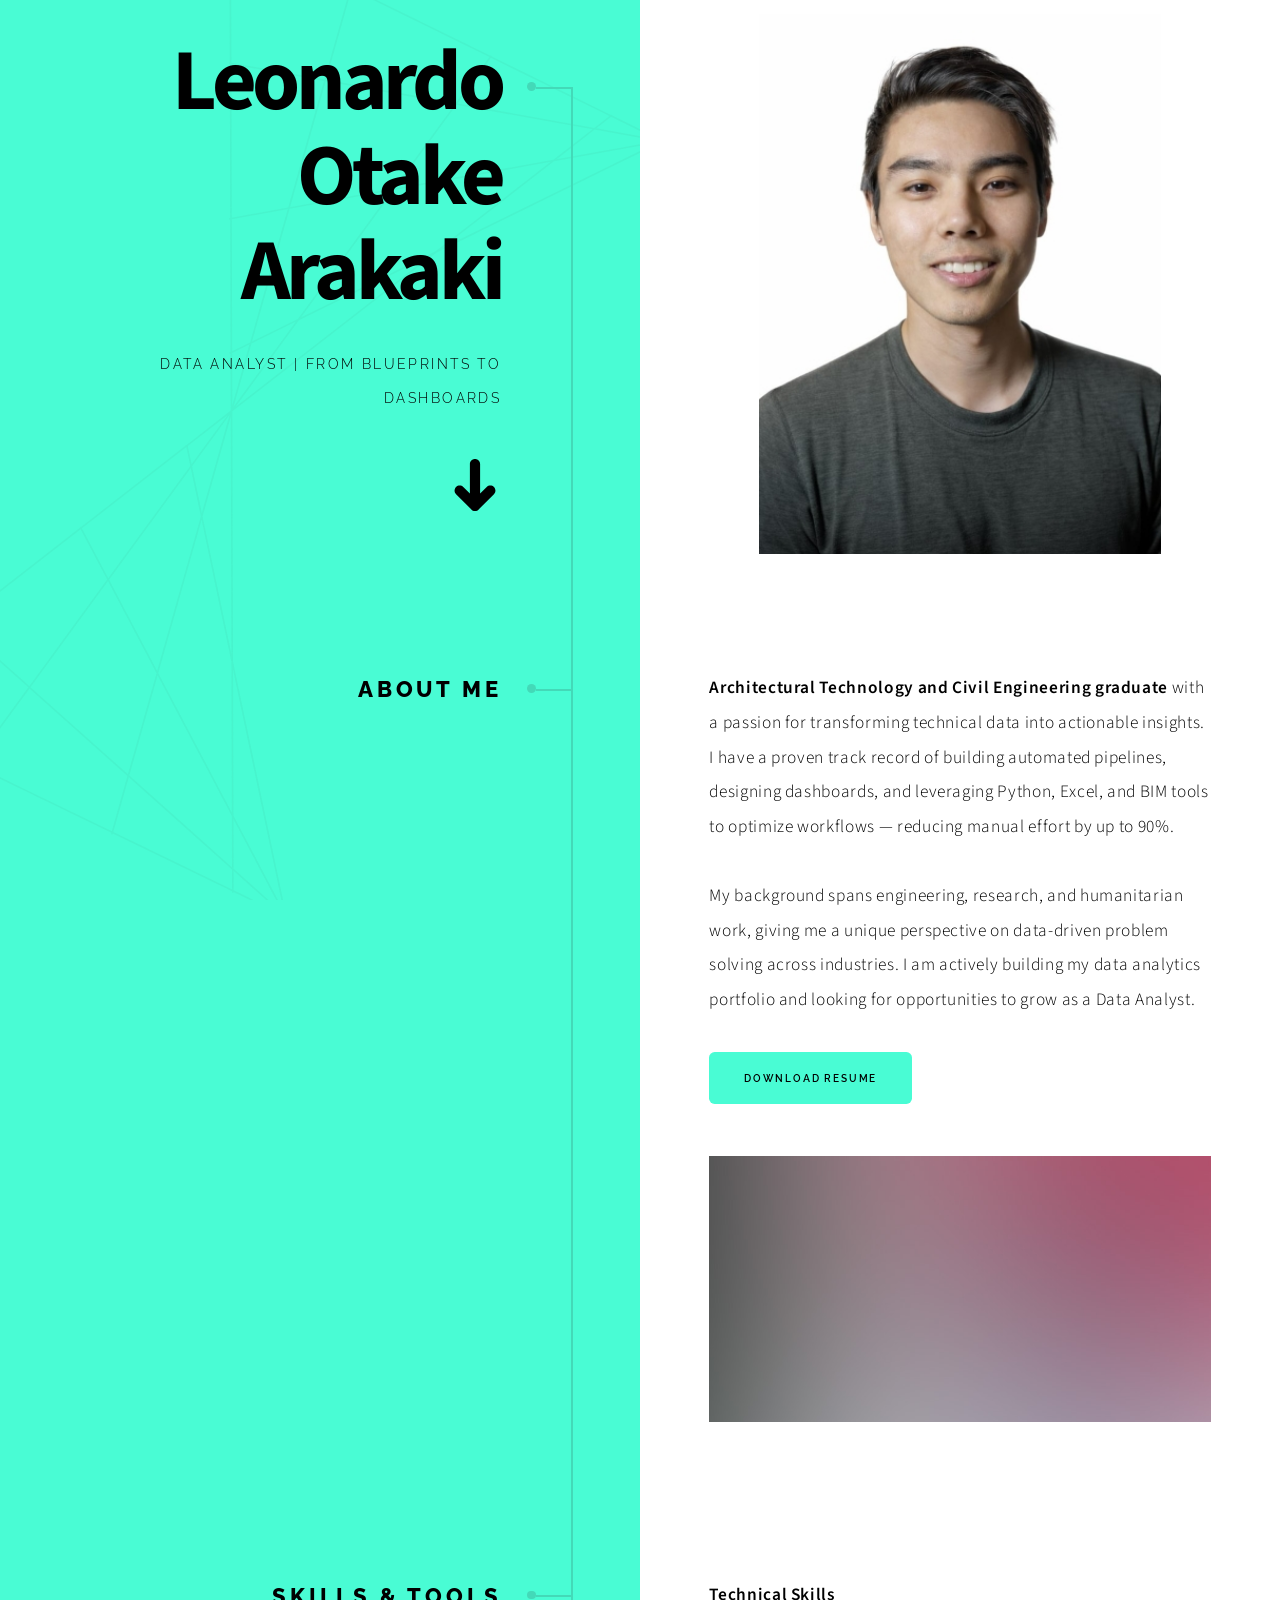
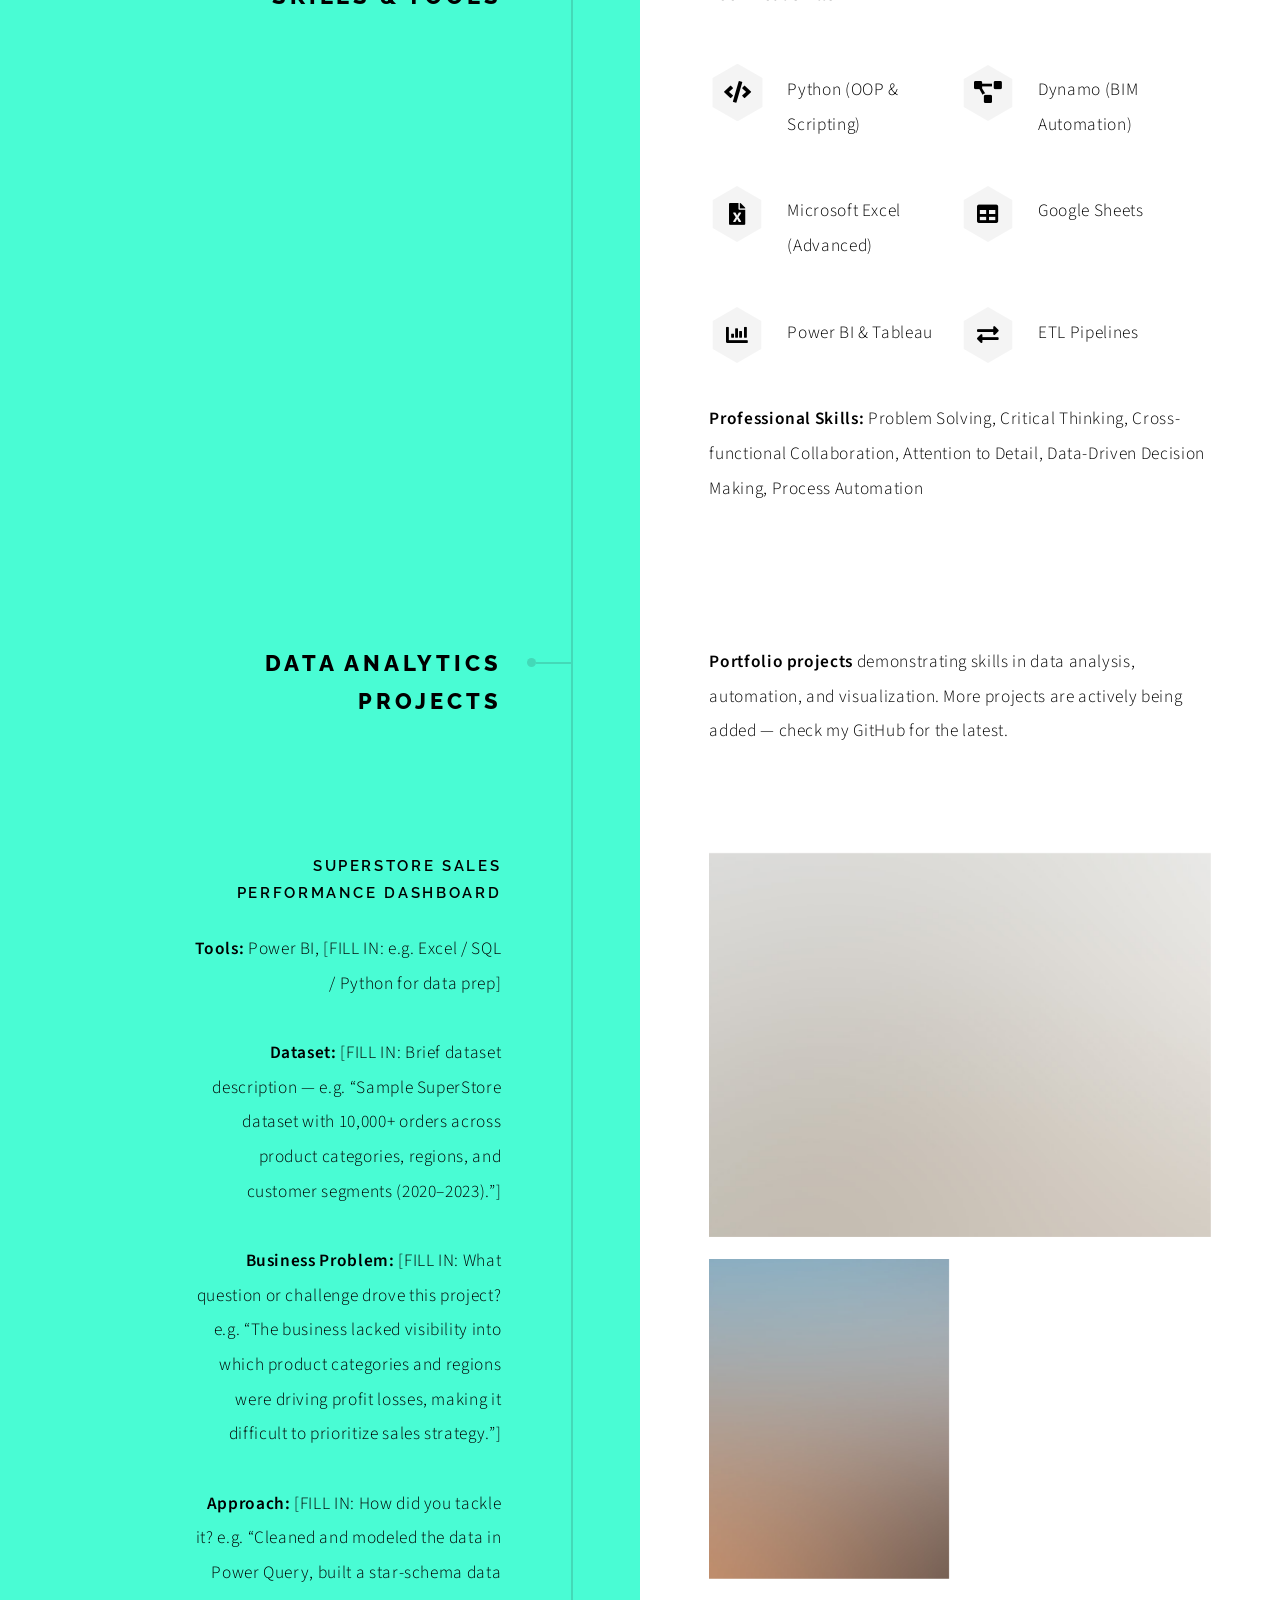
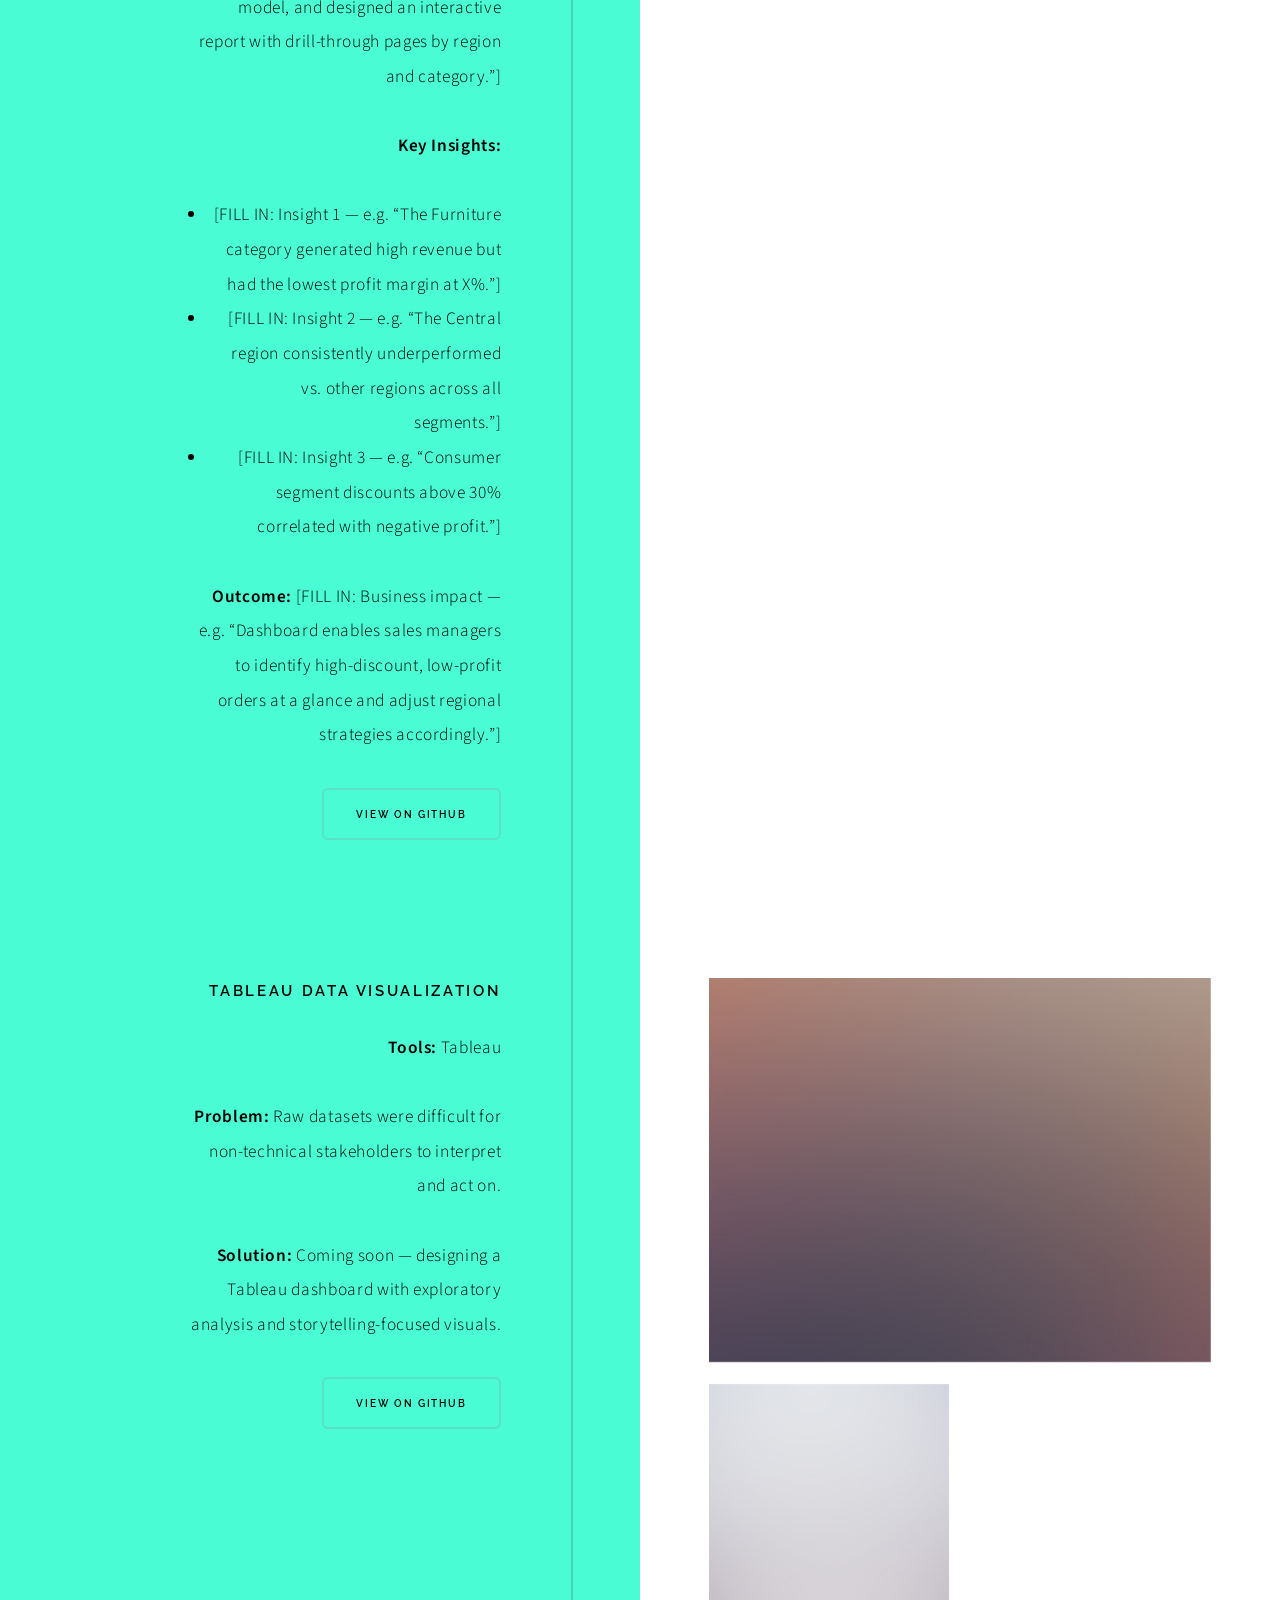
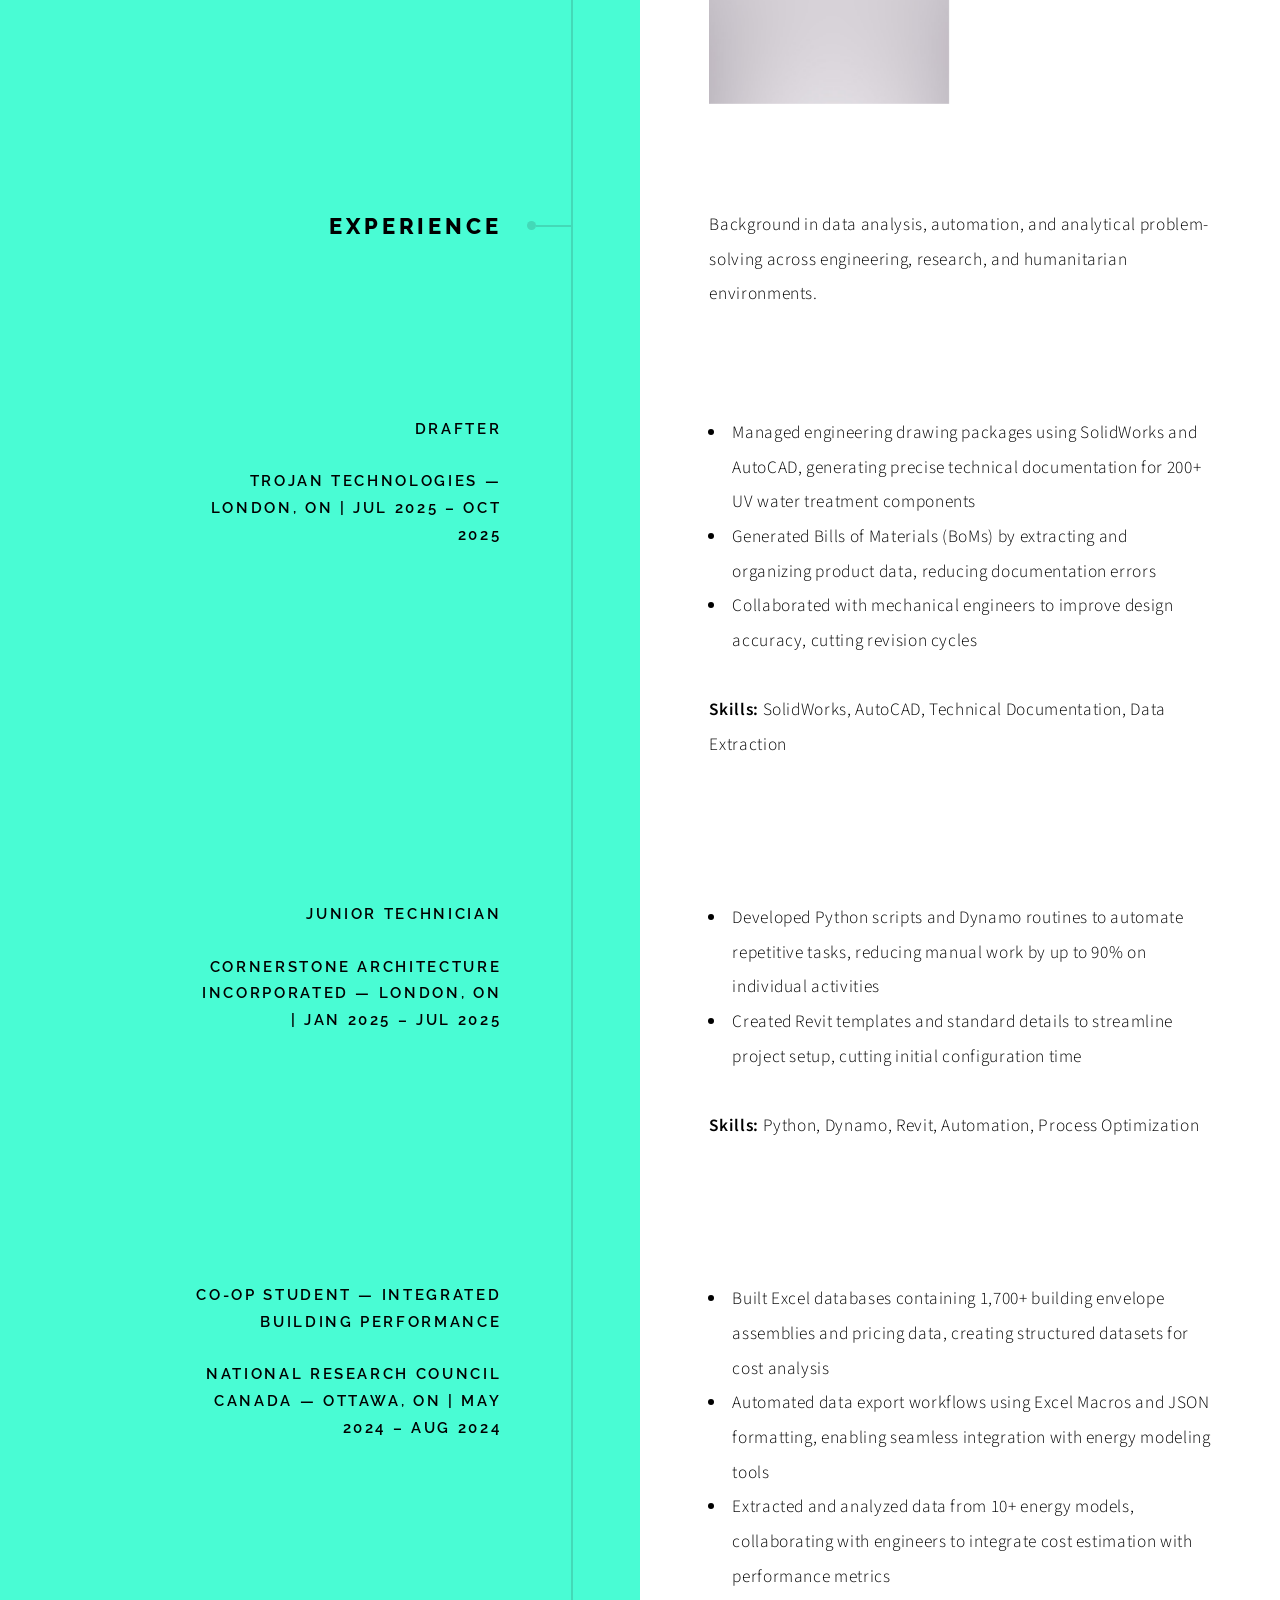
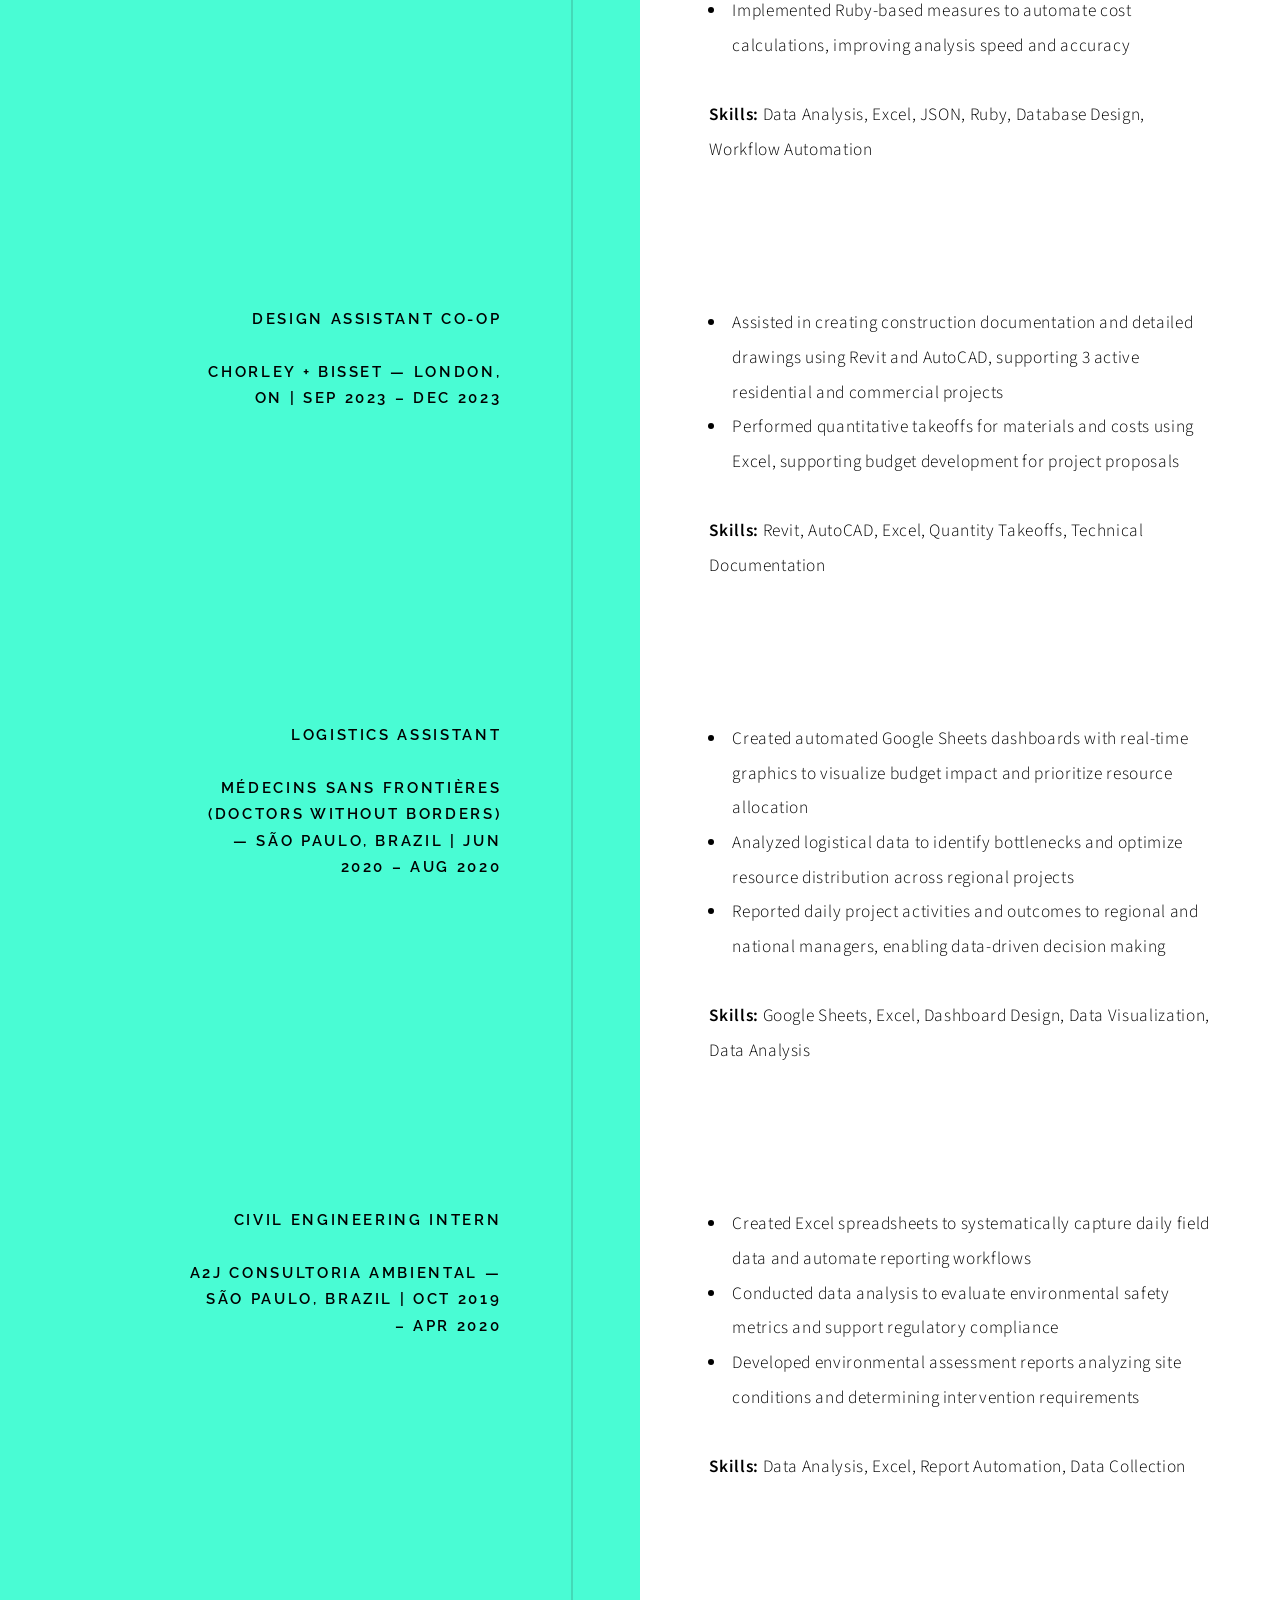
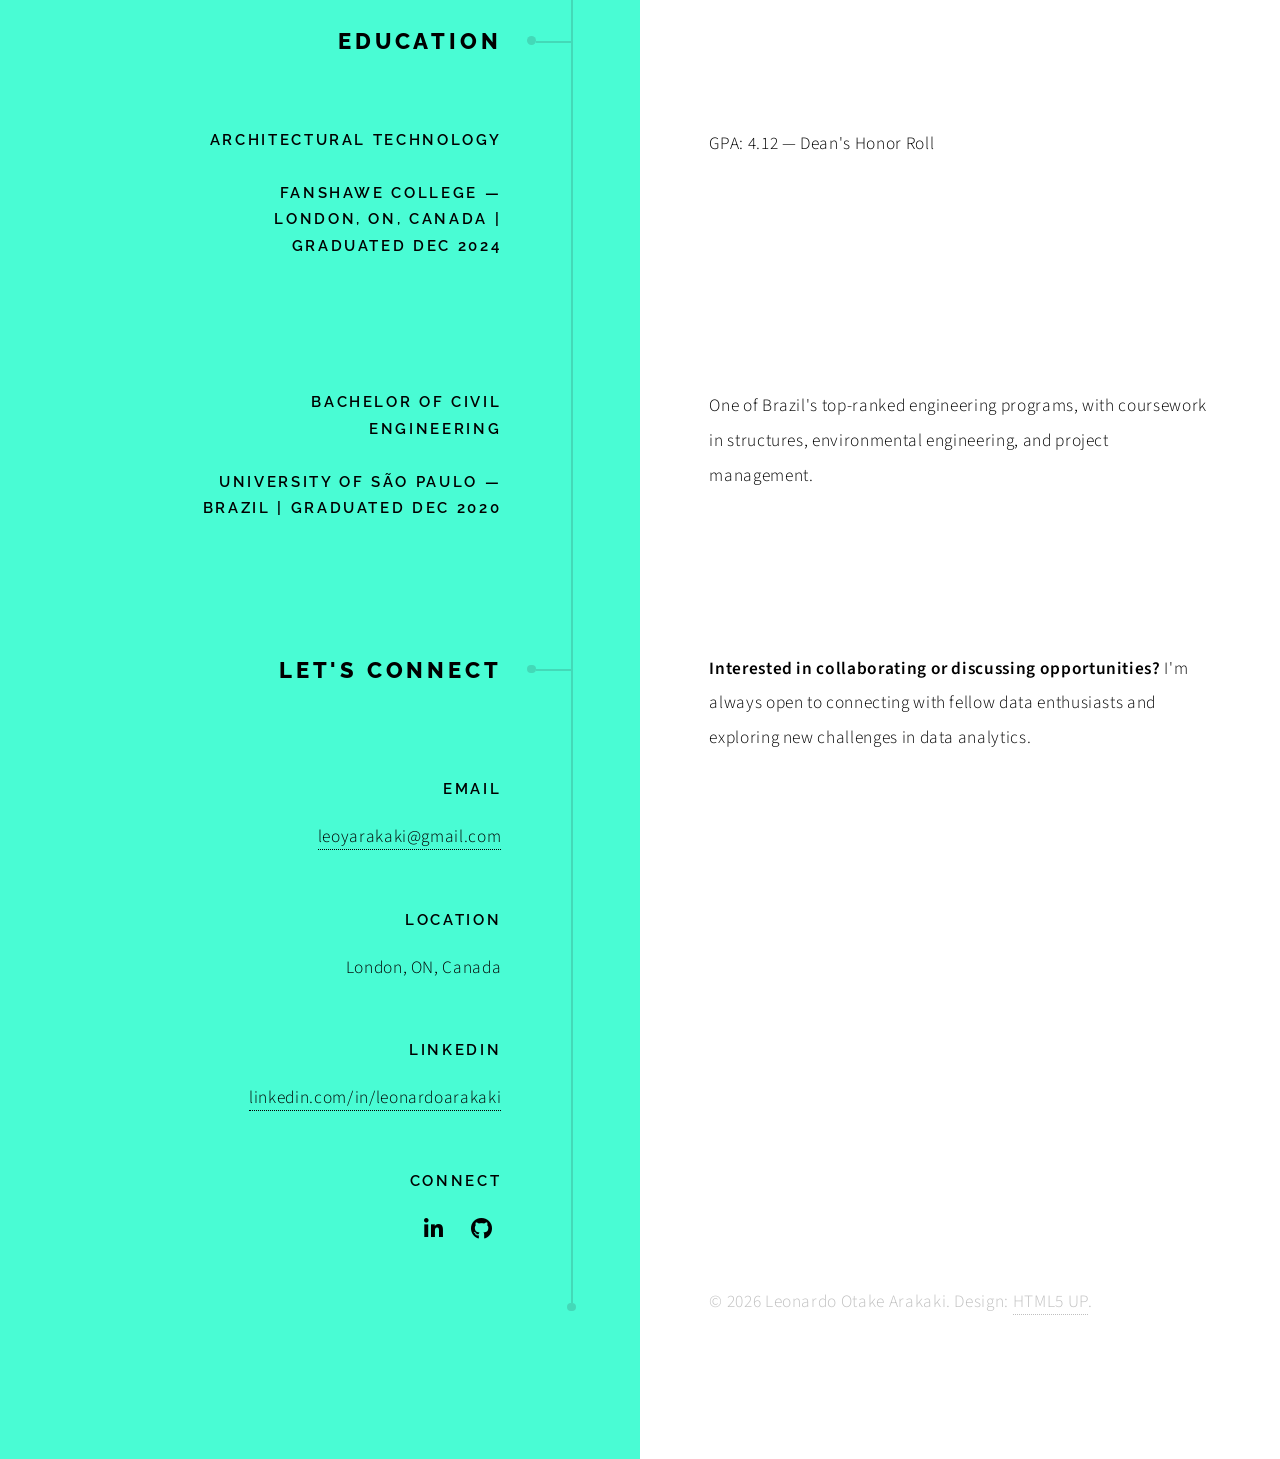
==== index.html @ caa70943 "Shrink intro photo and update tagline - Reduce intro photo container from 100vh to 60vh (safe since " ====
<!DOCTYPE HTML>
<!--
	Paradigm Shift by HTML5 UP
	html5up.net | @ajlkn
	Free for personal and commercial use under the CCA 3.0 license (html5up.net/license)
-->
<html>
	<head>
		<title>Portfolio - Leonardo Otake Arakaki</title>
		<meta charset="utf-8" />
		<meta name="viewport" content="width=device-width, initial-scale=1, user-scalable=no" />
		<meta name="description" content="Data Analysis Portfolio - Leonardo Otake Arakaki" />
		<meta name="keywords" content="data analysis, python, automation, power bi, tableau, excel, portfolio" />
		<link rel="stylesheet" href="assets/css/main.css" />
	</head>
	<body class="is-preload">

		<!-- Wrapper -->
			<div id="wrapper">

				<!-- Intro -->
					<section class="intro">
						<header>
							<h1>Leonardo Otake Arakaki</h1>
							<p>Data Analyst | From Blueprints to Dashboards</p>
							<ul class="actions">
								<li><a href="#first" class="arrow scrolly"><span class="label">Next</span></a></li>
							</ul>
						</header>
						<div class="content">
							<span class="image fill" data-position="center"><img src="images/pic01.jpg" alt="" /></span>
						</div>
					</section>

				<!-- Section: About -->
					<section id="first">
						<header>
							<h2>About Me</h2>
						</header>
						<div class="content">
							<p><strong>Architectural Technology and Civil Engineering graduate</strong> with a passion for transforming technical data into actionable insights. I have a proven track record of building automated pipelines, designing dashboards, and leveraging Python, Excel, and BIM tools to optimize workflows — reducing manual effort by up to 90%.</p>
							<p>My background spans engineering, research, and humanitarian work, giving me a unique perspective on data-driven problem solving across industries. I am actively building my data analytics portfolio and looking for opportunities to grow as a Data Analyst.</p>
							<ul class="actions">
								<li><a href="../Leonardo_OtakeArakaki_Resume_DA.pdf" class="button primary" target="_blank">Download Resume</a></li>
							</ul>
							<span class="image main"><img src="images/pic02.jpg" alt="" /></span>
						</div>
					</section>

				<!-- Section: Skills -->
					<section>
						<header>
							<h2>Skills & Tools</h2>
						</header>
						<div class="content">
							<p><strong>Technical Skills</strong></p>
							<ul class="feature-icons">
								<li class="icon solid fa-code">Python (OOP & Scripting)</li>
								<li class="icon solid fa-project-diagram">Dynamo (BIM Automation)</li>
								<li class="icon solid fa-file-excel">Microsoft Excel (Advanced)</li>
								<li class="icon solid fa-table">Google Sheets</li>
								<li class="icon solid fa-chart-bar">Power BI & Tableau</li>
								<li class="icon solid fa-exchange-alt">ETL Pipelines</li>
							</ul>
							<p><strong>Professional Skills:</strong> Problem Solving, Critical Thinking, Cross-functional Collaboration, Attention to Detail, Data-Driven Decision Making, Process Automation</p>
						</div>
					</section>

				<!-- Section: Projects -->
					<section>
						<header>
							<h2>Data Analytics Projects</h2>
						</header>
						<div class="content">
							<p><strong>Portfolio projects</strong> demonstrating skills in data analysis, automation, and visualization. More projects are actively being added — check my GitHub for the latest.</p>

							<!-- Project 1: SuperStore Power BI -->
								<section>
									<header>
										<h3>SuperStore Sales Performance Dashboard</h3>
										<p><strong>Tools:</strong> Power BI, [FILL IN: e.g. Excel / SQL / Python for data prep]</p>
										<p><strong>Dataset:</strong> [FILL IN: Brief dataset description &mdash; e.g. &ldquo;Sample SuperStore dataset with 10,000+ orders across product categories, regions, and customer segments (2020&ndash;2023).&rdquo;]</p>
										<p><strong>Business Problem:</strong> [FILL IN: What question or challenge drove this project? e.g. &ldquo;The business lacked visibility into which product categories and regions were driving profit losses, making it difficult to prioritize sales strategy.&rdquo;]</p>
										<p><strong>Approach:</strong> [FILL IN: How did you tackle it? e.g. &ldquo;Cleaned and modeled the data in Power Query, built a star-schema data model, and designed an interactive report with drill-through pages by region and category.&rdquo;]</p>
										<p><strong>Key Insights:</strong></p>
										<ul>
											<li>[FILL IN: Insight 1 &mdash; e.g. &ldquo;The Furniture category generated high revenue but had the lowest profit margin at X%.&rdquo;]</li>
											<li>[FILL IN: Insight 2 &mdash; e.g. &ldquo;The Central region consistently underperformed vs. other regions across all segments.&rdquo;]</li>
											<li>[FILL IN: Insight 3 &mdash; e.g. &ldquo;Consumer segment discounts above 30% correlated with negative profit.&rdquo;]</li>
										</ul>
										<p><strong>Outcome:</strong> [FILL IN: Business impact &mdash; e.g. &ldquo;Dashboard enables sales managers to identify high-discount, low-profit orders at a glance and adjust regional strategies accordingly.&rdquo;]</p>
										<ul class="actions">
											<li><a href="https://github.com/leoyarakaki-hash/superstore-powerbi" class="button" target="_blank">View on GitHub</a></li>
											<!-- OPTIONAL: uncomment when you publish to Power BI web -->
											<!-- <li><a href="[FILL IN: Power BI embed URL]" class="button primary" target="_blank">View Live Dashboard</a></li> -->
										</ul>
									</header>
									<div class="content">
										<div class="gallery">
											<a href="images/gallery/fulls/07.jpg" class="landscape"><img src="images/gallery/thumbs/07.jpg" alt="" /></a>
											<a href="images/gallery/fulls/08.jpg"><img src="images/gallery/thumbs/08.jpg" alt="" /></a>
										</div>
									</div>
								</section>

							<!-- Project 5: Tableau -->
								<section>
									<header>
										<h3>Tableau Data Visualization</h3>
										<p><strong>Tools:</strong> Tableau</p>
										<p><strong>Problem:</strong> Raw datasets were difficult for non-technical stakeholders to interpret and act on.</p>
										<p><strong>Solution:</strong> Coming soon — designing a Tableau dashboard with exploratory analysis and storytelling-focused visuals.</p>
										<ul class="actions">
											<li><a href="https://github.com/leoyarakaki-hash" class="button" target="_blank">View on GitHub</a></li>
										</ul>
									</header>
									<div class="content">
										<div class="gallery">
											<a href="images/gallery/fulls/09.jpg" class="landscape"><img src="images/gallery/thumbs/09.jpg" alt="" /></a>
											<a href="images/gallery/fulls/10.jpg"><img src="images/gallery/thumbs/10.jpg" alt="" /></a>
										</div>
									</div>
								</section>

						</div>
					</section>

				<!-- Section: Experience -->
					<section>
						<header>
							<h2>Experience</h2>
						</header>
						<div class="content">
							<p>Background in data analysis, automation, and analytical problem-solving across engineering, research, and humanitarian environments.</p>

							<!-- Experience 1 -->
							<section>
								<header>
									<h3>Drafter</h3>
									<h4>Trojan Technologies &mdash; London, ON | Jul 2025 &ndash; Oct 2025</h4>
								</header>
								<div class="content">
									<ul>
										<li>Managed engineering drawing packages using SolidWorks and AutoCAD, generating precise technical documentation for 200+ UV water treatment components</li>
										<li>Generated Bills of Materials (BoMs) by extracting and organizing product data, reducing documentation errors</li>
										<li>Collaborated with mechanical engineers to improve design accuracy, cutting revision cycles</li>
									</ul>
									<p><strong>Skills:</strong> SolidWorks, AutoCAD, Technical Documentation, Data Extraction</p>
								</div>
							</section>

							<!-- Experience 2 -->
							<section>
								<header>
									<h3>Junior Technician</h3>
									<h4>Cornerstone Architecture Incorporated &mdash; London, ON | Jan 2025 &ndash; Jul 2025</h4>
								</header>
								<div class="content">
									<ul>
										<li>Developed Python scripts and Dynamo routines to automate repetitive tasks, reducing manual work by up to 90% on individual activities</li>
										<li>Created Revit templates and standard details to streamline project setup, cutting initial configuration time</li>
									</ul>
									<p><strong>Skills:</strong> Python, Dynamo, Revit, Automation, Process Optimization</p>
								</div>
							</section>

							<!-- Experience 3 -->
							<section>
								<header>
									<h3>CO-OP Student &mdash; Integrated Building Performance</h3>
									<h4>National Research Council Canada &mdash; Ottawa, ON | May 2024 &ndash; Aug 2024</h4>
								</header>
								<div class="content">
									<ul>
										<li>Built Excel databases containing 1,700+ building envelope assemblies and pricing data, creating structured datasets for cost analysis</li>
										<li>Automated data export workflows using Excel Macros and JSON formatting, enabling seamless integration with energy modeling tools</li>
										<li>Extracted and analyzed data from 10+ energy models, collaborating with engineers to integrate cost estimation with performance metrics</li>
										<li>Implemented Ruby-based measures to automate cost calculations, improving analysis speed and accuracy</li>
									</ul>
									<p><strong>Skills:</strong> Data Analysis, Excel, JSON, Ruby, Database Design, Workflow Automation</p>
								</div>
							</section>

							<!-- Experience 4 -->
							<section>
								<header>
									<h3>Design Assistant CO-OP</h3>
									<h4>Chorley + Bisset &mdash; London, ON | Sep 2023 &ndash; Dec 2023</h4>
								</header>
								<div class="content">
									<ul>
										<li>Assisted in creating construction documentation and detailed drawings using Revit and AutoCAD, supporting 3 active residential and commercial projects</li>
										<li>Performed quantitative takeoffs for materials and costs using Excel, supporting budget development for project proposals</li>
									</ul>
									<p><strong>Skills:</strong> Revit, AutoCAD, Excel, Quantity Takeoffs, Technical Documentation</p>
								</div>
							</section>

							<!-- Experience 5 -->
							<section>
								<header>
									<h3>Logistics Assistant</h3>
									<h4>M&eacute;decins Sans Fronti&egrave;res (Doctors Without Borders) &mdash; S&atilde;o Paulo, Brazil | Jun 2020 &ndash; Aug 2020</h4>
								</header>
								<div class="content">
									<ul>
										<li>Created automated Google Sheets dashboards with real-time graphics to visualize budget impact and prioritize resource allocation</li>
										<li>Analyzed logistical data to identify bottlenecks and optimize resource distribution across regional projects</li>
										<li>Reported daily project activities and outcomes to regional and national managers, enabling data-driven decision making</li>
									</ul>
									<p><strong>Skills:</strong> Google Sheets, Excel, Dashboard Design, Data Visualization, Data Analysis</p>
								</div>
							</section>

							<!-- Experience 6 -->
							<section>
								<header>
									<h3>Civil Engineering Intern</h3>
									<h4>A2J Consultoria Ambiental &mdash; S&atilde;o Paulo, Brazil | Oct 2019 &ndash; Apr 2020</h4>
								</header>
								<div class="content">
									<ul>
										<li>Created Excel spreadsheets to systematically capture daily field data and automate reporting workflows</li>
										<li>Conducted data analysis to evaluate environmental safety metrics and support regulatory compliance</li>
										<li>Developed environmental assessment reports analyzing site conditions and determining intervention requirements</li>
									</ul>
									<p><strong>Skills:</strong> Data Analysis, Excel, Report Automation, Data Collection</p>
								</div>
							</section>
						</div>
					</section>

				<!-- Section: Education -->
					<section>
						<header>
							<h2>Education</h2>
						</header>
						<div class="content">

							<section>
								<header>
									<h3>Architectural Technology</h3>
									<h4>Fanshawe College &mdash; London, ON, Canada | Graduated Dec 2024</h4>
								</header>
								<div class="content">
									<p>GPA: 4.12 &mdash; Dean's Honor Roll</p>
								</div>
							</section>

							<section>
								<header>
									<h3>Bachelor of Civil Engineering</h3>
									<h4>University of S&atilde;o Paulo &mdash; Brazil | Graduated Dec 2020</h4>
								</header>
								<div class="content">
									<p>One of Brazil's top-ranked engineering programs, with coursework in structures, environmental engineering, and project management.</p>
								</div>
							</section>

						</div>
					</section>

				<!-- Section: Contact -->
					<section>
						<header>
							<h2>Let's Connect</h2>
						</header>
						<div class="content">
							<p><strong>Interested in collaborating or discussing opportunities?</strong> I'm always open to connecting with fellow data enthusiasts and exploring new challenges in data analytics.</p>
						</div>
						<footer>
							<ul class="items">
								<li>
									<h3>Email</h3>
									<a href="mailto:leoyarakaki@gmail.com">leoyarakaki@gmail.com</a>
								</li>
								<li>
									<h3>Location</h3>
									<span>London, ON, Canada</span>
								</li>
								<li>
									<h3>LinkedIn</h3>
									<a href="https://www.linkedin.com/in/leonardoarakaki" target="_blank">linkedin.com/in/leonardoarakaki</a>
								</li>
								<li>
									<h3>Connect</h3>
									<ul class="icons">
										<li><a href="https://www.linkedin.com/in/leonardoarakaki" class="icon brands fa-linkedin-in" target="_blank"><span class="label">LinkedIn</span></a></li>
										<li><a href="https://github.com/leoyarakaki-hash" class="icon brands fa-github" target="_blank"><span class="label">GitHub</span></a></li>
									</ul>
								</li>
							</ul>
						</footer>
					</section>

				<!-- Copyright -->
					<div class="copyright">&copy; 2026 Leonardo Otake Arakaki. Design: <a href="https://html5up.net">HTML5 UP</a>.</div>

			</div>

		<!-- Scripts -->
			<script src="assets/js/jquery.min.js"></script>
			<script src="assets/js/jquery.scrolly.min.js"></script>
			<script src="assets/js/browser.min.js"></script>
			<script src="assets/js/breakpoints.min.js"></script>
			<script src="assets/js/util.js"></script>
			<script src="assets/js/main.js"></script>

	</body>
</html>
---- assets/css/main.css ----
@import url(fontawesome-all.min.css);
@import url("https://fonts.googleapis.com/css?family=Source+Sans+Pro:300,600,700,300i,600i,700i|Raleway:600,800");

/*
	Paradigm Shift by HTML5 UP
	html5up.net | @ajlkn
	Free for personal and commercial use under the CCA 3.0 license (html5up.net/license)
*/

html, body, div, span, applet, object,
iframe, h1, h2, h3, h4, h5, h6, p, blockquote,
pre, a, abbr, acronym, address, big, cite,
code, del, dfn, em, img, ins, kbd, q, s, samp,
small, strike, strong, sub, sup, tt, var, b,
u, i, center, dl, dt, dd, ol, ul, li, fieldset,
form, label, legend, table, caption, tbody,
tfoot, thead, tr, th, td, article, aside,
canvas, details, embed, figure, figcaption,
footer, header, hgroup, menu, nav, output, ruby,
section, summary, time, mark, audio, video {
	margin: 0;
	padding: 0;
	border: 0;
	font-size: 100%;
	font: inherit;
	vertical-align: baseline;}

article, aside, details, figcaption, figure,
footer, header, hgroup, menu, nav, section {
	display: block;}

body {
	line-height: 1;
}

ol, ul {
	list-style: none;
}

blockquote, q {
	quotes: none;
}

	blockquote:before, blockquote:after, q:before, q:after {
		content: '';
		content: none;
	}

table {
	border-collapse: collapse;
	border-spacing: 0;
}

body {
	-webkit-text-size-adjust: none;
}

mark {
	background-color: transparent;
	color: inherit;
}

input::-moz-focus-inner {
	border: 0;
	padding: 0;
}

input, select, textarea {
	-moz-appearance: none;
	-webkit-appearance: none;
	-ms-appearance: none;
	appearance: none;
}

/* Basic */

	@-ms-viewport {
		width: device-width;
	}

	body {
		-ms-overflow-style: scrollbar;
	}

	@media screen and (max-width: 480px) {

		html, body {
			min-width: 320px;
		}

	}

	html {
		box-sizing: border-box;
	}

	*, *:before, *:after {
		box-sizing: inherit;
	}

	html {
		overflow-x: hidden;
	}

	body {
		background: #ffffff;
		overflow-x: hidden;
	}

		body.is-preload *, body.is-preload *:before, body.is-preload *:after {
			-moz-animation: none !important;
			-webkit-animation: none !important;
			-ms-animation: none !important;
			animation: none !important;
			-moz-transition: none !important;
			-webkit-transition: none !important;
			-ms-transition: none !important;
			transition: none !important;
		}

/* Typography */

	html {
		font-size: 18pt;
	}

		@media screen and (max-width: 1920px) {

			html {
				font-size: 13pt;
			}

		}

		@media screen and (max-width: 1152px) {

			html {
				font-size: 14pt;
			}

		}

		@media screen and (max-width: 736px) {

			html {
				font-size: 12pt;
			}

		}

		@media screen and (max-width: 480px) {

			html {
				font-size: 11pt;
			}

		}

	body {
		background-color: #ffffff;
		color: #000000;
	}

	body, input, select, textarea {
		color: #000000;
		font-family: "Source Sans Pro", Helvetica, sans-serif;
		font-size: 1rem;
		font-weight: 300;
		letter-spacing: 0.0375em;
		line-height: 2;
	}

	a {
		-moz-transition: border-bottom-color 0.25s ease-in-out;
		-webkit-transition: border-bottom-color 0.25s ease-in-out;
		-ms-transition: border-bottom-color 0.25s ease-in-out;
		transition: border-bottom-color 0.25s ease-in-out;
		text-decoration: none;
		color: #000000;
		border-bottom: dotted 1px;
	}

		a:hover {
			text-decoration: none;
			border-bottom-color: transparent;
		}

	strong, b {
		font-weight: 600;
		color: #000000;
	}

	em, i {
		font-style: italic;
	}

	p {
		margin: 0 0 2rem 0;
	}

	h1, h2, h3, h4, h5, h6 {
		color: #000000;
		font-family: "Raleway", Helvetica, sans-serif;
		font-weight: 600;
		letter-spacing: 0.175em;
		line-height: 1.75;
		margin: 0 0 1.5rem 0;
		text-transform: uppercase;
	}

		h1 a, h2 a, h3 a, h4 a, h5 a, h6 a {
			color: inherit;
			text-decoration: none;
		}

	h1 {
		font-family: "Source Sans Pro", Helvetica, sans-serif;
		font-size: 5rem;
		font-weight: 700;
		letter-spacing: -0.05em;
		line-height: 1.1;
		margin: 0 0 1.5rem 0;
		text-transform: none;
	}

	h2 {
		font-size: 1.25rem;
		font-weight: 800;
		margin: 0 0 2rem 0;
	}

	h3 {
		font-size: 0.875rem;
	}

	h4 {
		font-size: 0.875rem;
	}

	h5 {
		font-size: 0.75rem;
	}

	h6 {
		font-size: 0.625rem;
	}

	@media screen and (max-width: 736px) {

		h1 {
			font-size: 4.5rem;
			line-height: 1.1;
		}

		h2 {
			font-size: 1.25rem;
			line-height: 1.7;
		}

		h3 {
			font-size: 0.9rem;
		}

		h4 {
			font-size: 0.75rem;
		}

		h5 {
			font-size: 0.675rem;
		}

	}

	@media screen and (max-width: 360px) {

		h1 {
			font-size: 3.75rem;
		}

		h2 {
			font-size: 1.125rem;
		}

		h3 {
			font-size: 0.8rem;
		}

		h4 {
			font-size: 0.675rem;
		}

		h5 {
			font-size: 0.675rem;
		}

	}

	sub {
		font-size: 0.8rem;
		position: relative;
		top: 0.5rem;
	}

	sup {
		font-size: 0.8rem;
		position: relative;
		top: -0.5rem;
	}

	blockquote {
		border-left: solid 0.5rem rgba(144, 144, 144, 0.25);
		font-style: italic;
		margin: 0 0 2rem 0;
		padding: 1rem 0 1rem 2rem;
	}

	code {
		background: rgba(144, 144, 144, 0.1);
		border-radius: 0.325rem;
		font-family: "Courier New", monospace;
		font-size: 0.9rem;
		margin: 0 0.25rem;
		padding: 0.25rem 0.65rem;
	}

	pre {
		-webkit-overflow-scrolling: touch;
		font-family: "Courier New", monospace;
		font-size: 0.9rem;
		margin: 0 0 2rem 0;
		width: 100%;
	}

		pre code {
			display: block;
			line-height: 1.75;
			padding: 1rem 1.5rem;
			overflow-x: auto;
		}

	hr {
		border: 0;
		border-bottom: solid 2px rgba(144, 144, 144, 0.25);
		margin: 3rem 0;
	}

		hr.major {
			margin: 5rem 0;
		}

		@media screen and (max-width: 736px) {

			hr.major {
				margin: 3rem 0;
			}

		}

/* Row */

	.row {
		display: flex;
		flex-wrap: wrap;
		box-sizing: border-box;
		align-items: stretch;
	}

		.row > * {
			box-sizing: border-box;
		}

		.row.gtr-uniform > * > :last-child {
			margin-bottom: 0;
		}

		.row.aln-left {
			justify-content: flex-start;
		}

		.row.aln-center {
			justify-content: center;
		}

		.row.aln-right {
			justify-content: flex-end;
		}

		.row.aln-top {
			align-items: flex-start;
		}

		.row.aln-middle {
			align-items: center;
		}

		.row.aln-bottom {
			align-items: flex-end;
		}

		.row > .imp {
			order: -1;
		}

		.row > .col-1 {
			width: 8.33333%;
		}

		.row > .off-1 {
			margin-left: 8.33333%;
		}

		.row > .col-2 {
			width: 16.66667%;
		}

		.row > .off-2 {
			margin-left: 16.66667%;
		}

		.row > .col-3 {
			width: 25%;
		}

		.row > .off-3 {
			margin-left: 25%;
		}

		.row > .col-4 {
			width: 33.33333%;
		}

		.row > .off-4 {
			margin-left: 33.33333%;
		}

		.row > .col-5 {
			width: 41.66667%;
		}

		.row > .off-5 {
			margin-left: 41.66667%;
		}

		.row > .col-6 {
			width: 50%;
		}

		.row > .off-6 {
			margin-left: 50%;
		}

		.row > .col-7 {
			width: 58.33333%;
		}

		.row > .off-7 {
			margin-left: 58.33333%;
		}

		.row > .col-8 {
			width: 66.66667%;
		}

		.row > .off-8 {
			margin-left: 66.66667%;
		}

		.row > .col-9 {
			width: 75%;
		}

		.row > .off-9 {
			margin-left: 75%;
		}

		.row > .col-10 {
			width: 83.33333%;
		}

		.row > .off-10 {
			margin-left: 83.33333%;
		}

		.row > .col-11 {
			width: 91.66667%;
		}

		.row > .off-11 {
			margin-left: 91.66667%;
		}

		.row > .col-12 {
			width: 100%;
		}

		.row > .off-12 {
			margin-left: 100%;
		}

		.row.gtr-0 {
			margin-top: 0;
			margin-left: 0rem;
		}

			.row.gtr-0 > * {
				padding: 0 0 0 0rem;
			}

			.row.gtr-0.gtr-uniform {
				margin-top: 0rem;
			}

				.row.gtr-0.gtr-uniform > * {
					padding-top: 0rem;
				}

		.row.gtr-25 {
			margin-top: 0;
			margin-left: -0.5rem;
		}

			.row.gtr-25 > * {
				padding: 0 0 0 0.5rem;
			}

			.row.gtr-25.gtr-uniform {
				margin-top: -0.5rem;
			}

				.row.gtr-25.gtr-uniform > * {
					padding-top: 0.5rem;
				}

		.row.gtr-50 {
			margin-top: 0;
			margin-left: -1rem;
		}

			.row.gtr-50 > * {
				padding: 0 0 0 1rem;
			}

			.row.gtr-50.gtr-uniform {
				margin-top: -1rem;
			}

				.row.gtr-50.gtr-uniform > * {
					padding-top: 1rem;
				}

		.row {
			margin-top: 0;
			margin-left: -2rem;
		}

			.row > * {
				padding: 0 0 0 2rem;
			}

			.row.gtr-uniform {
				margin-top: -2rem;
			}

				.row.gtr-uniform > * {
					padding-top: 2rem;
				}

		.row.gtr-150 {
			margin-top: 0;
			margin-left: -3rem;
		}

			.row.gtr-150 > * {
				padding: 0 0 0 3rem;
			}

			.row.gtr-150.gtr-uniform {
				margin-top: -3rem;
			}

				.row.gtr-150.gtr-uniform > * {
					padding-top: 3rem;
				}

		.row.gtr-200 {
			margin-top: 0;
			margin-left: -4rem;
		}

			.row.gtr-200 > * {
				padding: 0 0 0 4rem;
			}

			.row.gtr-200.gtr-uniform {
				margin-top: -4rem;
			}

				.row.gtr-200.gtr-uniform > * {
					padding-top: 4rem;
				}

		@media screen and (max-width: 1920px) {

			.row {
				display: flex;
				flex-wrap: wrap;
				box-sizing: border-box;
				align-items: stretch;
			}

				.row > * {
					box-sizing: border-box;
				}

				.row.gtr-uniform > * > :last-child {
					margin-bottom: 0;
				}

				.row.aln-left {
					justify-content: flex-start;
				}

				.row.aln-center {
					justify-content: center;
				}

				.row.aln-right {
					justify-content: flex-end;
				}

				.row.aln-top {
					align-items: flex-start;
				}

				.row.aln-middle {
					align-items: center;
				}

				.row.aln-bottom {
					align-items: flex-end;
				}

				.row > .imp-xlarge {
					order: -1;
				}

				.row > .col-1-xlarge {
					width: 8.33333%;
				}

				.row > .off-1-xlarge {
					margin-left: 8.33333%;
				}

				.row > .col-2-xlarge {
					width: 16.66667%;
				}

				.row > .off-2-xlarge {
					margin-left: 16.66667%;
				}

				.row > .col-3-xlarge {
					width: 25%;
				}

				.row > .off-3-xlarge {
					margin-left: 25%;
				}

				.row > .col-4-xlarge {
					width: 33.33333%;
				}

				.row > .off-4-xlarge {
					margin-left: 33.33333%;
				}

				.row > .col-5-xlarge {
					width: 41.66667%;
				}

				.row > .off-5-xlarge {
					margin-left: 41.66667%;
				}

				.row > .col-6-xlarge {
					width: 50%;
				}

				.row > .off-6-xlarge {
					margin-left: 50%;
				}

				.row > .col-7-xlarge {
					width: 58.33333%;
				}

				.row > .off-7-xlarge {
					margin-left: 58.33333%;
				}

				.row > .col-8-xlarge {
					width: 66.66667%;
				}

				.row > .off-8-xlarge {
					margin-left: 66.66667%;
				}

				.row > .col-9-xlarge {
					width: 75%;
				}

				.row > .off-9-xlarge {
					margin-left: 75%;
				}

				.row > .col-10-xlarge {
					width: 83.33333%;
				}

				.row > .off-10-xlarge {
					margin-left: 83.33333%;
				}

				.row > .col-11-xlarge {
					width: 91.66667%;
				}

				.row > .off-11-xlarge {
					margin-left: 91.66667%;
				}

				.row > .col-12-xlarge {
					width: 100%;
				}

				.row > .off-12-xlarge {
					margin-left: 100%;
				}

				.row.gtr-0 {
					margin-top: 0;
					margin-left: 0rem;
				}

					.row.gtr-0 > * {
						padding: 0 0 0 0rem;
					}

					.row.gtr-0.gtr-uniform {
						margin-top: 0rem;
					}

						.row.gtr-0.gtr-uniform > * {
							padding-top: 0rem;
						}

				.row.gtr-25 {
					margin-top: 0;
					margin-left: -0.5rem;
				}

					.row.gtr-25 > * {
						padding: 0 0 0 0.5rem;
					}

					.row.gtr-25.gtr-uniform {
						margin-top: -0.5rem;
					}

						.row.gtr-25.gtr-uniform > * {
							padding-top: 0.5rem;
						}

				.row.gtr-50 {
					margin-top: 0;
					margin-left: -1rem;
				}

					.row.gtr-50 > * {
						padding: 0 0 0 1rem;
					}

					.row.gtr-50.gtr-uniform {
						margin-top: -1rem;
					}

						.row.gtr-50.gtr-uniform > * {
							padding-top: 1rem;
						}

				.row {
					margin-top: 0;
					margin-left: -2rem;
				}

					.row > * {
						padding: 0 0 0 2rem;
					}

					.row.gtr-uniform {
						margin-top: -2rem;
					}

						.row.gtr-uniform > * {
							padding-top: 2rem;
						}

				.row.gtr-150 {
					margin-top: 0;
					margin-left: -3rem;
				}

					.row.gtr-150 > * {
						padding: 0 0 0 3rem;
					}

					.row.gtr-150.gtr-uniform {
						margin-top: -3rem;
					}

						.row.gtr-150.gtr-uniform > * {
							padding-top: 3rem;
						}

				.row.gtr-200 {
					margin-top: 0;
					margin-left: -4rem;
				}

					.row.gtr-200 > * {
						padding: 0 0 0 4rem;
					}

					.row.gtr-200.gtr-uniform {
						margin-top: -4rem;
					}

						.row.gtr-200.gtr-uniform > * {
							padding-top: 4rem;
						}

		}

		@media screen and (max-width: 1280px) {

			.row {
				display: flex;
				flex-wrap: wrap;
				box-sizing: border-box;
				align-items: stretch;
			}

				.row > * {
					box-sizing: border-box;
				}

				.row.gtr-uniform > * > :last-child {
					margin-bottom: 0;
				}

				.row.aln-left {
					justify-content: flex-start;
				}

				.row.aln-center {
					justify-content: center;
				}

				.row.aln-right {
					justify-content: flex-end;
				}

				.row.aln-top {
					align-items: flex-start;
				}

				.row.aln-middle {
					align-items: center;
				}

				.row.aln-bottom {
					align-items: flex-end;
				}

				.row > .imp-large {
					order: -1;
				}

				.row > .col-1-large {
					width: 8.33333%;
				}

				.row > .off-1-large {
					margin-left: 8.33333%;
				}

				.row > .col-2-large {
					width: 16.66667%;
				}

				.row > .off-2-large {
					margin-left: 16.66667%;
				}

				.row > .col-3-large {
					width: 25%;
				}

				.row > .off-3-large {
					margin-left: 25%;
				}

				.row > .col-4-large {
					width: 33.33333%;
				}

				.row > .off-4-large {
					margin-left: 33.33333%;
				}

				.row > .col-5-large {
					width: 41.66667%;
				}

				.row > .off-5-large {
					margin-left: 41.66667%;
				}

				.row > .col-6-large {
					width: 50%;
				}

				.row > .off-6-large {
					margin-left: 50%;
				}

				.row > .col-7-large {
					width: 58.33333%;
				}

				.row > .off-7-large {
					margin-left: 58.33333%;
				}

				.row > .col-8-large {
					width: 66.66667%;
				}

				.row > .off-8-large {
					margin-left: 66.66667%;
				}

				.row > .col-9-large {
					width: 75%;
				}

				.row > .off-9-large {
					margin-left: 75%;
				}

				.row > .col-10-large {
					width: 83.33333%;
				}

				.row > .off-10-large {
					margin-left: 83.33333%;
				}

				.row > .col-11-large {
					width: 91.66667%;
				}

				.row > .off-11-large {
					margin-left: 91.66667%;
				}

				.row > .col-12-large {
					width: 100%;
				}

				.row > .off-12-large {
					margin-left: 100%;
				}

				.row.gtr-0 {
					margin-top: 0;
					margin-left: 0rem;
				}

					.row.gtr-0 > * {
						padding: 0 0 0 0rem;
					}

					.row.gtr-0.gtr-uniform {
						margin-top: 0rem;
					}

						.row.gtr-0.gtr-uniform > * {
							padding-top: 0rem;
						}

				.row.gtr-25 {
					margin-top: 0;
					margin-left: -0.375rem;
				}

					.row.gtr-25 > * {
						padding: 0 0 0 0.375rem;
					}

					.row.gtr-25.gtr-uniform {
						margin-top: -0.375rem;
					}

						.row.gtr-25.gtr-uniform > * {
							padding-top: 0.375rem;
						}

				.row.gtr-50 {
					margin-top: 0;
					margin-left: -0.75rem;
				}

					.row.gtr-50 > * {
						padding: 0 0 0 0.75rem;
					}

					.row.gtr-50.gtr-uniform {
						margin-top: -0.75rem;
					}

						.row.gtr-50.gtr-uniform > * {
							padding-top: 0.75rem;
						}

				.row {
					margin-top: 0;
					margin-left: -1.5rem;
				}

					.row > * {
						padding: 0 0 0 1.5rem;
					}

					.row.gtr-uniform {
						margin-top: -1.5rem;
					}

						.row.gtr-uniform > * {
							padding-top: 1.5rem;
						}

				.row.gtr-150 {
					margin-top: 0;
					margin-left: -2.25rem;
				}

					.row.gtr-150 > * {
						padding: 0 0 0 2.25rem;
					}

					.row.gtr-150.gtr-uniform {
						margin-top: -2.25rem;
					}

						.row.gtr-150.gtr-uniform > * {
							padding-top: 2.25rem;
						}

				.row.gtr-200 {
					margin-top: 0;
					margin-left: -3rem;
				}

					.row.gtr-200 > * {
						padding: 0 0 0 3rem;
					}

					.row.gtr-200.gtr-uniform {
						margin-top: -3rem;
					}

						.row.gtr-200.gtr-uniform > * {
							padding-top: 3rem;
						}

		}

		@media screen and (max-width: 1152px) {

			.row {
				display: flex;
				flex-wrap: wrap;
				box-sizing: border-box;
				align-items: stretch;
			}

				.row > * {
					box-sizing: border-box;
				}

				.row.gtr-uniform > * > :last-child {
					margin-bottom: 0;
				}

				.row.aln-left {
					justify-content: flex-start;
				}

				.row.aln-center {
					justify-content: center;
				}

				.row.aln-right {
					justify-content: flex-end;
				}

				.row.aln-top {
					align-items: flex-start;
				}

				.row.aln-middle {
					align-items: center;
				}

				.row.aln-bottom {
					align-items: flex-end;
				}

				.row > .imp-medium {
					order: -1;
				}

				.row > .col-1-medium {
					width: 8.33333%;
				}

				.row > .off-1-medium {
					margin-left: 8.33333%;
				}

				.row > .col-2-medium {
					width: 16.66667%;
				}

				.row > .off-2-medium {
					margin-left: 16.66667%;
				}

				.row > .col-3-medium {
					width: 25%;
				}

				.row > .off-3-medium {
					margin-left: 25%;
				}

				.row > .col-4-medium {
					width: 33.33333%;
				}

				.row > .off-4-medium {
					margin-left: 33.33333%;
				}

				.row > .col-5-medium {
					width: 41.66667%;
				}

				.row > .off-5-medium {
					margin-left: 41.66667%;
				}

				.row > .col-6-medium {
					width: 50%;
				}

				.row > .off-6-medium {
					margin-left: 50%;
				}

				.row > .col-7-medium {
					width: 58.33333%;
				}

				.row > .off-7-medium {
					margin-left: 58.33333%;
				}

				.row > .col-8-medium {
					width: 66.66667%;
				}

				.row > .off-8-medium {
					margin-left: 66.66667%;
				}

				.row > .col-9-medium {
					width: 75%;
				}

				.row > .off-9-medium {
					margin-left: 75%;
				}

				.row > .col-10-medium {
					width: 83.33333%;
				}

				.row > .off-10-medium {
					margin-left: 83.33333%;
				}

				.row > .col-11-medium {
					width: 91.66667%;
				}

				.row > .off-11-medium {
					margin-left: 91.66667%;
				}

				.row > .col-12-medium {
					width: 100%;
				}

				.row > .off-12-medium {
					margin-left: 100%;
				}

				.row.gtr-0 {
					margin-top: 0;
					margin-left: 0rem;
				}

					.row.gtr-0 > * {
						padding: 0 0 0 0rem;
					}

					.row.gtr-0.gtr-uniform {
						margin-top: 0rem;
					}

						.row.gtr-0.gtr-uniform > * {
							padding-top: 0rem;
						}

				.row.gtr-25 {
					margin-top: 0;
					margin-left: -0.375rem;
				}

					.row.gtr-25 > * {
						padding: 0 0 0 0.375rem;
					}

					.row.gtr-25.gtr-uniform {
						margin-top: -0.375rem;
					}

						.row.gtr-25.gtr-uniform > * {
							padding-top: 0.375rem;
						}

				.row.gtr-50 {
					margin-top: 0;
					margin-left: -0.75rem;
				}

					.row.gtr-50 > * {
						padding: 0 0 0 0.75rem;
					}

					.row.gtr-50.gtr-uniform {
						margin-top: -0.75rem;
					}

						.row.gtr-50.gtr-uniform > * {
							padding-top: 0.75rem;
						}

				.row {
					margin-top: 0;
					margin-left: -1.5rem;
				}

					.row > * {
						padding: 0 0 0 1.5rem;
					}

					.row.gtr-uniform {
						margin-top: -1.5rem;
					}

						.row.gtr-uniform > * {
							padding-top: 1.5rem;
						}

				.row.gtr-150 {
					margin-top: 0;
					margin-left: -2.25rem;
				}

					.row.gtr-150 > * {
						padding: 0 0 0 2.25rem;
					}

					.row.gtr-150.gtr-uniform {
						margin-top: -2.25rem;
					}

						.row.gtr-150.gtr-uniform > * {
							padding-top: 2.25rem;
						}

				.row.gtr-200 {
					margin-top: 0;
					margin-left: -3rem;
				}

					.row.gtr-200 > * {
						padding: 0 0 0 3rem;
					}

					.row.gtr-200.gtr-uniform {
						margin-top: -3rem;
					}

						.row.gtr-200.gtr-uniform > * {
							padding-top: 3rem;
						}

		}

		@media screen and (max-width: 736px) {

			.row {
				display: flex;
				flex-wrap: wrap;
				box-sizing: border-box;
				align-items: stretch;
			}

				.row > * {
					box-sizing: border-box;
				}

				.row.gtr-uniform > * > :last-child {
					margin-bottom: 0;
				}

				.row.aln-left {
					justify-content: flex-start;
				}

				.row.aln-center {
					justify-content: center;
				}

				.row.aln-right {
					justify-content: flex-end;
				}

				.row.aln-top {
					align-items: flex-start;
				}

				.row.aln-middle {
					align-items: center;
				}

				.row.aln-bottom {
					align-items: flex-end;
				}

				.row > .imp-small {
					order: -1;
				}

				.row > .col-1-small {
					width: 8.33333%;
				}

				.row > .off-1-small {
					margin-left: 8.33333%;
				}

				.row > .col-2-small {
					width: 16.66667%;
				}

				.row > .off-2-small {
					margin-left: 16.66667%;
				}

				.row > .col-3-small {
					width: 25%;
				}

				.row > .off-3-small {
					margin-left: 25%;
				}

				.row > .col-4-small {
					width: 33.33333%;
				}

				.row > .off-4-small {
					margin-left: 33.33333%;
				}

				.row > .col-5-small {
					width: 41.66667%;
				}

				.row > .off-5-small {
					margin-left: 41.66667%;
				}

				.row > .col-6-small {
					width: 50%;
				}

				.row > .off-6-small {
					margin-left: 50%;
				}

				.row > .col-7-small {
					width: 58.33333%;
				}

				.row > .off-7-small {
					margin-left: 58.33333%;
				}

				.row > .col-8-small {
					width: 66.66667%;
				}

				.row > .off-8-small {
					margin-left: 66.66667%;
				}

				.row > .col-9-small {
					width: 75%;
				}

				.row > .off-9-small {
					margin-left: 75%;
				}

				.row > .col-10-small {
					width: 83.33333%;
				}

				.row > .off-10-small {
					margin-left: 83.33333%;
				}

				.row > .col-11-small {
					width: 91.66667%;
				}

				.row > .off-11-small {
					margin-left: 91.66667%;
				}

				.row > .col-12-small {
					width: 100%;
				}

				.row > .off-12-small {
					margin-left: 100%;
				}

				.row.gtr-0 {
					margin-top: 0;
					margin-left: 0rem;
				}

					.row.gtr-0 > * {
						padding: 0 0 0 0rem;
					}

					.row.gtr-0.gtr-uniform {
						margin-top: 0rem;
					}

						.row.gtr-0.gtr-uniform > * {
							padding-top: 0rem;
						}

				.row.gtr-25 {
					margin-top: 0;
					margin-left: -0.3125rem;
				}

					.row.gtr-25 > * {
						padding: 0 0 0 0.3125rem;
					}

					.row.gtr-25.gtr-uniform {
						margin-top: -0.3125rem;
					}

						.row.gtr-25.gtr-uniform > * {
							padding-top: 0.3125rem;
						}

				.row.gtr-50 {
					margin-top: 0;
					margin-left: -0.625rem;
				}

					.row.gtr-50 > * {
						padding: 0 0 0 0.625rem;
					}

					.row.gtr-50.gtr-uniform {
						margin-top: -0.625rem;
					}

						.row.gtr-50.gtr-uniform > * {
							padding-top: 0.625rem;
						}

				.row {
					margin-top: 0;
					margin-left: -1.25rem;
				}

					.row > * {
						padding: 0 0 0 1.25rem;
					}

					.row.gtr-uniform {
						margin-top: -1.25rem;
					}

						.row.gtr-uniform > * {
							padding-top: 1.25rem;
						}

				.row.gtr-150 {
					margin-top: 0;
					margin-left: -1.875rem;
				}

					.row.gtr-150 > * {
						padding: 0 0 0 1.875rem;
					}

					.row.gtr-150.gtr-uniform {
						margin-top: -1.875rem;
					}

						.row.gtr-150.gtr-uniform > * {
							padding-top: 1.875rem;
						}

				.row.gtr-200 {
					margin-top: 0;
					margin-left: -2.5rem;
				}

					.row.gtr-200 > * {
						padding: 0 0 0 2.5rem;
					}

					.row.gtr-200.gtr-uniform {
						margin-top: -2.5rem;
					}

						.row.gtr-200.gtr-uniform > * {
							padding-top: 2.5rem;
						}

		}

		@media screen and (max-width: 480px) {

			.row {
				display: flex;
				flex-wrap: wrap;
				box-sizing: border-box;
				align-items: stretch;
			}

				.row > * {
					box-sizing: border-box;
				}

				.row.gtr-uniform > * > :last-child {
					margin-bottom: 0;
				}

				.row.aln-left {
					justify-content: flex-start;
				}

				.row.aln-center {
					justify-content: center;
				}

				.row.aln-right {
					justify-content: flex-end;
				}

				.row.aln-top {
					align-items: flex-start;
				}

				.row.aln-middle {
					align-items: center;
				}

				.row.aln-bottom {
					align-items: flex-end;
				}

				.row > .imp-xsmall {
					order: -1;
				}

				.row > .col-1-xsmall {
					width: 8.33333%;
				}

				.row > .off-1-xsmall {
					margin-left: 8.33333%;
				}

				.row > .col-2-xsmall {
					width: 16.66667%;
				}

				.row > .off-2-xsmall {
					margin-left: 16.66667%;
				}

				.row > .col-3-xsmall {
					width: 25%;
				}

				.row > .off-3-xsmall {
					margin-left: 25%;
				}

				.row > .col-4-xsmall {
					width: 33.33333%;
				}

				.row > .off-4-xsmall {
					margin-left: 33.33333%;
				}

				.row > .col-5-xsmall {
					width: 41.66667%;
				}

				.row > .off-5-xsmall {
					margin-left: 41.66667%;
				}

				.row > .col-6-xsmall {
					width: 50%;
				}

				.row > .off-6-xsmall {
					margin-left: 50%;
				}

				.row > .col-7-xsmall {
					width: 58.33333%;
				}

				.row > .off-7-xsmall {
					margin-left: 58.33333%;
				}

				.row > .col-8-xsmall {
					width: 66.66667%;
				}

				.row > .off-8-xsmall {
					margin-left: 66.66667%;
				}

				.row > .col-9-xsmall {
					width: 75%;
				}

				.row > .off-9-xsmall {
					margin-left: 75%;
				}

				.row > .col-10-xsmall {
					width: 83.33333%;
				}

				.row > .off-10-xsmall {
					margin-left: 83.33333%;
				}

				.row > .col-11-xsmall {
					width: 91.66667%;
				}

				.row > .off-11-xsmall {
					margin-left: 91.66667%;
				}

				.row > .col-12-xsmall {
					width: 100%;
				}

				.row > .off-12-xsmall {
					margin-left: 100%;
				}

				.row.gtr-0 {
					margin-top: 0;
					margin-left: 0rem;
				}

					.row.gtr-0 > * {
						padding: 0 0 0 0rem;
					}

					.row.gtr-0.gtr-uniform {
						margin-top: 0rem;
					}

						.row.gtr-0.gtr-uniform > * {
							padding-top: 0rem;
						}

				.row.gtr-25 {
					margin-top: 0;
					margin-left: -0.3125rem;
				}

					.row.gtr-25 > * {
						padding: 0 0 0 0.3125rem;
					}

					.row.gtr-25.gtr-uniform {
						margin-top: -0.3125rem;
					}

						.row.gtr-25.gtr-uniform > * {
							padding-top: 0.3125rem;
						}

				.row.gtr-50 {
					margin-top: 0;
					margin-left: -0.625rem;
				}

					.row.gtr-50 > * {
						padding: 0 0 0 0.625rem;
					}

					.row.gtr-50.gtr-uniform {
						margin-top: -0.625rem;
					}

						.row.gtr-50.gtr-uniform > * {
							padding-top: 0.625rem;
						}

				.row {
					margin-top: 0;
					margin-left: -1.25rem;
				}

					.row > * {
						padding: 0 0 0 1.25rem;
					}

					.row.gtr-uniform {
						margin-top: -1.25rem;
					}

						.row.gtr-uniform > * {
							padding-top: 1.25rem;
						}

				.row.gtr-150 {
					margin-top: 0;
					margin-left: -1.875rem;
				}

					.row.gtr-150 > * {
						padding: 0 0 0 1.875rem;
					}

					.row.gtr-150.gtr-uniform {
						margin-top: -1.875rem;
					}

						.row.gtr-150.gtr-uniform > * {
							padding-top: 1.875rem;
						}

				.row.gtr-200 {
					margin-top: 0;
					margin-left: -2.5rem;
				}

					.row.gtr-200 > * {
						padding: 0 0 0 2.5rem;
					}

					.row.gtr-200.gtr-uniform {
						margin-top: -2.5rem;
					}

						.row.gtr-200.gtr-uniform > * {
							padding-top: 2.5rem;
						}

		}

/* Box */

	.box {
		border: solid 2px rgba(144, 144, 144, 0.25);
		border-radius: 0.325rem;
		margin-bottom: 2rem;
		padding: 1.5rem;
	}

		.box > :last-child {
			margin-bottom: 0;
		}

		.box.alt {
			border: 0;
			border-radius: 0;
			padding: 0;
		}

/* Button */

	input[type="submit"],
	input[type="reset"],
	input[type="button"],
	button,
	.button {
		-moz-appearance: none;
		-webkit-appearance: none;
		-ms-appearance: none;
		appearance: none;
		-moz-transition: background-color 0.25s ease-in-out, box-shadow 0.25s ease-in-out, color 0.25s ease-in-out;
		-webkit-transition: background-color 0.25s ease-in-out, box-shadow 0.25s ease-in-out, color 0.25s ease-in-out;
		-ms-transition: background-color 0.25s ease-in-out, box-shadow 0.25s ease-in-out, color 0.25s ease-in-out;
		transition: background-color 0.25s ease-in-out, box-shadow 0.25s ease-in-out, color 0.25s ease-in-out;
		background-color: transparent;
		border-radius: 0.325rem;
		border: 0;
		box-shadow: inset 0 0 0 2px rgba(144, 144, 144, 0.25);
		color: #000000 !important;
		cursor: pointer;
		display: inline-block;
		font-family: "Raleway", Helvetica, sans-serif;
		font-size: 0.6rem;
		font-weight: 600;
		height: 3rem;
		letter-spacing: 0.175em;
		line-height: 3rem;
		padding: 0 2rem;
		text-align: center;
		text-decoration: none;
		text-transform: uppercase;
		white-space: nowrap;
	}

		input[type="submit"]:hover,
		input[type="reset"]:hover,
		input[type="button"]:hover,
		button:hover,
		.button:hover {
			box-shadow: inset 0 0 0 2px #2ee4bb;
			color: #2ee4bb !important;
		}

		input[type="submit"]:active,
		input[type="reset"]:active,
		input[type="button"]:active,
		button:active,
		.button:active {
			background-color: rgba(73, 252, 212, 0.25);
			box-shadow: inset 0 0 0 2px #2ee4bb;
			color: #2ee4bb !important;
		}

		input[type="submit"].small,
		input[type="reset"].small,
		input[type="button"].small,
		button.small,
		.button.small {
			font-size: 0.5rem;
			height: 2.25rem;
			line-height: 2.25rem;
			padding: 0 1.25rem;
		}

		input[type="submit"].large,
		input[type="reset"].large,
		input[type="button"].large,
		button.large,
		.button.large {
			font-size: 0.7rem;
			height: 3.2625rem;
			line-height: 3.2625rem;
			padding: 0 3.25rem;
		}

		input[type="submit"].wide,
		input[type="reset"].wide,
		input[type="button"].wide,
		button.wide,
		.button.wide {
			min-width: 13rem;
		}

		input[type="submit"].icon:before,
		input[type="reset"].icon:before,
		input[type="button"].icon:before,
		button.icon:before,
		.button.icon:before {
			margin-right: 0.5rem;
		}

		input[type="submit"].fit,
		input[type="reset"].fit,
		input[type="button"].fit,
		button.fit,
		.button.fit {
			width: 100%;
		}

		input[type="submit"].disabled, input[type="submit"]:disabled,
		input[type="reset"].disabled,
		input[type="reset"]:disabled,
		input[type="button"].disabled,
		input[type="button"]:disabled,
		button.disabled,
		button:disabled,
		.button.disabled,
		.button:disabled {
			pointer-events: none;
			opacity: 0.25;
		}

		input[type="submit"].primary,
		input[type="reset"].primary,
		input[type="button"].primary,
		button.primary,
		.button.primary {
			background-color: #49fcd4;
			box-shadow: none;
			color: #000000 !important;
		}

			input[type="submit"].primary:hover,
			input[type="reset"].primary:hover,
			input[type="button"].primary:hover,
			button.primary:hover,
			.button.primary:hover {
				background-color: #93ffe7;
			}

			input[type="submit"].primary:active,
			input[type="reset"].primary:active,
			input[type="button"].primary:active,
			button.primary:active,
			.button.primary:active {
				background-color: #44f2cb;
			}

		@media screen and (max-width: 736px) {

			input[type="submit"],
			input[type="reset"],
			input[type="button"],
			button,
			.button {
				font-size: 0.7rem;
				height: 3.3rem;
				line-height: 3.3rem;
			}

				input[type="submit"].large,
				input[type="reset"].large,
				input[type="button"].large,
				button.large,
				.button.large {
					font-size: 0.8rem;
					height: 3.75rem;
					line-height: 3.75rem;
				}

				input[type="submit"].small,
				input[type="reset"].small,
				input[type="button"].small,
				button.small,
				.button.small {
					font-size: 0.6rem;
					height: 3rem;
					line-height: 3rem;
				}

		}

/* Form */

	form {
		margin: 0 0 2rem 0;
	}

		form > :last-child {
			margin-bottom: 0;
		}

		form > .fields {
			display: -moz-flex;
			display: -webkit-flex;
			display: -ms-flex;
			display: flex;
			-moz-flex-wrap: wrap;
			-webkit-flex-wrap: wrap;
			-ms-flex-wrap: wrap;
			flex-wrap: wrap;
			margin: -2rem 0 2rem -2rem;
			width: calc(100% + 4rem);
		}

			form > .fields > .field {
				-moz-flex-grow: 0;
				-webkit-flex-grow: 0;
				-ms-flex-grow: 0;
				flex-grow: 0;
				-moz-flex-shrink: 0;
				-webkit-flex-shrink: 0;
				-ms-flex-shrink: 0;
				flex-shrink: 0;
				padding: 2rem 0 0 2rem;
				width: calc(100% - 2rem);
			}

				form > .fields > .field > :last-child {
					margin-bottom: 0;
				}

				form > .fields > .field.half {
					width: calc(50% - 1rem);
				}

				form > .fields > .field.third {
					width: calc(100%/3 - 0.66667rem);
				}

				form > .fields > .field.quarter {
					width: calc(25% - 0.5rem);
				}

		@media screen and (max-width: 480px) {

			form > .fields {
				margin: -1.5rem 0 2rem -1.5rem;
				width: calc(100% + 3rem);
			}

				form > .fields > .field {
					padding: 1.5rem 0 0 1.5rem;
					width: calc(100% - 1.5rem);
				}

					form > .fields > .field.half {
						width: calc(100% - 1.5rem);
					}

					form > .fields > .field.third {
						width: calc(100% - 1.5rem);
					}

					form > .fields > .field.quarter {
						width: calc(100% - 1.5rem);
					}

		}

	input[type="text"],
	input[type="password"],
	input[type="email"],
	input[type="tel"],
	input[type="search"],
	input[type="url"],
	select,
	textarea {
		-moz-appearance: none;
		-webkit-appearance: none;
		-ms-appearance: none;
		appearance: none;
		border-radius: 0.325rem;
		border: solid 2px rgba(144, 144, 144, 0.25);
		color: inherit;
		display: block;
		outline: 0;
		padding: 0 1rem;
		text-decoration: none;
		width: 100%;
	}

		input[type="text"]:invalid,
		input[type="password"]:invalid,
		input[type="email"]:invalid,
		input[type="tel"]:invalid,
		input[type="search"]:invalid,
		input[type="url"]:invalid,
		select:invalid,
		textarea:invalid {
			box-shadow: none;
		}

		input[type="text"]:focus,
		input[type="password"]:focus,
		input[type="email"]:focus,
		input[type="tel"]:focus,
		input[type="search"]:focus,
		input[type="url"]:focus,
		select:focus,
		textarea:focus {
			border-color: #2ee4bb;
		}

	label {
		color: #000000;
		display: block;
		font-family: "Raleway", Helvetica, sans-serif;
		font-size: 0.75rem;
		font-weight: 600;
		letter-spacing: 0.175em;
		line-height: 1.75;
		margin: 0 0 1rem 0;
		text-transform: uppercase;
	}

	input[type="text"],
	input[type="password"],
	input[type="email"],
	input[type="tel"],
	input[type="search"],
	input[type="url"] {
		height: 3rem;
	}

	select {
		background-image: url("data:image/svg+xml;charset=utf8,%3Csvg xmlns='http://www.w3.org/2000/svg' width='40' height='40' preserveAspectRatio='none' viewBox='0 0 40 40'%3E%3Cpath d='M9.4,12.3l10.4,10.4l10.4-10.4c0.2-0.2,0.5-0.4,0.9-0.4c0.3,0,0.6,0.1,0.9,0.4l3.3,3.3c0.2,0.2,0.4,0.5,0.4,0.9 c0,0.4-0.1,0.6-0.4,0.9L20.7,31.9c-0.2,0.2-0.5,0.4-0.9,0.4c-0.3,0-0.6-0.1-0.9-0.4L4.3,17.3c-0.2-0.2-0.4-0.5-0.4-0.9 c0-0.4,0.1-0.6,0.4-0.9l3.3-3.3c0.2-0.2,0.5-0.4,0.9-0.4S9.1,12.1,9.4,12.3z' fill='rgba(144, 144, 144, 0.25)' /%3E%3C/svg%3E");
		background-position: calc(100% - 1rem) center;
		background-repeat: no-repeat;
		background-size: 1.25rem;
		height: 3rem;
		padding-right: 3rem;
		text-overflow: ellipsis;
	}

		select option {
			background-color: #ffffff;
			color: #000000;
		}

		select:focus::-ms-value {
			background-color: transparent;
		}

		select::-ms-expand {
			display: none;
		}

	textarea {
		padding: 0.75rem 1rem;
	}

	input[type="checkbox"],
	input[type="radio"] {
		-moz-appearance: none;
		-webkit-appearance: none;
		-ms-appearance: none;
		appearance: none;
		display: block;
		float: left;
		margin-right: -2rem;
		opacity: 0;
		width: 1rem;
		z-index: -1;
	}

		input[type="checkbox"] + label,
		input[type="radio"] + label {
			text-decoration: none;
			color: #000000;
			cursor: pointer;
			display: inline-block;
			font-family: "Source Sans Pro", Helvetica, sans-serif;
			font-size: 1rem;
			font-weight: 300;
			letter-spacing: 0.0375em;
			padding-left: 2.675rem;
			padding-right: 0.875rem;
			position: relative;
			text-transform: none;
		}

			input[type="checkbox"] + label:before,
			input[type="radio"] + label:before {
				-moz-osx-font-smoothing: grayscale;
				-webkit-font-smoothing: antialiased;
				display: inline-block;
				font-style: normal;
				font-variant: normal;
				text-rendering: auto;
				line-height: 1;
				text-transform: none !important;
				font-family: 'Font Awesome 5 Free';
				font-weight: 900;
			}

			input[type="checkbox"] + label:before,
			input[type="radio"] + label:before {
				border-radius: 0.325rem;
				border: solid 2px rgba(144, 144, 144, 0.25);
				content: '';
				display: inline-block;
				font-size: 0.8rem;
				height: 2.25rem;
				left: 0;
				line-height: 2.25rem;
				position: absolute;
				text-align: center;
				top: -0.15rem;
				width: 2.25rem;
			}

		input[type="checkbox"]:checked + label:before,
		input[type="radio"]:checked + label:before {
			content: '\f00c';
			background-color: #49fcd4;
			border-color: #49fcd4;
			color: #ffffff;
		}

		input[type="checkbox"]:focus + label:before,
		input[type="radio"]:focus + label:before {
			border-color: #49fcd4;
			box-shadow: 0 0 0 1px #49fcd4;
		}

	input[type="checkbox"] + label:before {
		border-radius: 0.325rem;
	}

	input[type="radio"] + label:before {
		border-radius: 100%;
	}

	::-webkit-input-placeholder {
		opacity: 1.0;
		color: rgba(0, 0, 0, 0.25) !important;
	}

	:-moz-placeholder {
		opacity: 1.0;
		color: rgba(0, 0, 0, 0.25) !important;
	}

	::-moz-placeholder {
		opacity: 1.0;
		color: rgba(0, 0, 0, 0.25) !important;
	}

	:-ms-input-placeholder {
		opacity: 1.0;
		color: rgba(0, 0, 0, 0.25) !important;
	}

	@media screen and (max-width: 736px) {

		label {
			font-size: 0.675rem;
		}

		input[type="checkbox"] + label,
		input[type="radio"] + label {
			font-size: 1rem;
		}

	}

	@media screen and (max-width: 360px) {

		label {
			font-size: 0.675rem;
		}

		input[type="checkbox"] + label,
		input[type="radio"] + label {
			font-size: 1rem;
		}

	}

/* Icon */

	.icon {
		text-decoration: none;
		border-bottom: none;
		position: relative;
	}

		.icon:before {
			-moz-osx-font-smoothing: grayscale;
			-webkit-font-smoothing: antialiased;
			display: inline-block;
			font-style: normal;
			font-variant: normal;
			text-rendering: auto;
			line-height: 1;
			text-transform: none !important;
			font-family: 'Font Awesome 5 Free';
			font-weight: 400;
		}

		.icon > .label {
			display: none;
		}

		.icon.solid:before {
			font-weight: 900;
		}

		.icon.brands:before {
			font-family: 'Font Awesome 5 Brands';
		}

/* Image */

	.image {
		border: 0;
		display: inline-block;
		position: relative;
	}

		.image img {
			display: block;
		}

		.image[data-position] img {
			-moz-object-fit: cover;
			-webkit-object-fit: cover;
			-ms-object-fit: cover;
			object-fit: cover;
			display: block;
			position: absolute;
			top: 0;
			left: 0;
			width: 100%;
			height: 100%;
		}

		.image[data-position="top left"] img {
			-moz-object-position: top left;
			-webkit-object-position: top left;
			-ms-object-position: top left;
			object-position: top left;
		}

		.image[data-position="top"] img {
			-moz-object-position: top;
			-webkit-object-position: top;
			-ms-object-position: top;
			object-position: top;
		}

		.image[data-position="top right"] img {
			-moz-object-position: top right;
			-webkit-object-position: top right;
			-ms-object-position: top right;
			object-position: top right;
		}

		.image[data-position="right"] img {
			-moz-object-position: right;
			-webkit-object-position: right;
			-ms-object-position: right;
			object-position: right;
		}

		.image[data-position="bottom right"] img {
			-moz-object-position: bottom right;
			-webkit-object-position: bottom right;
			-ms-object-position: bottom right;
			object-position: bottom right;
		}

		.image[data-position="bottom"] img {
			-moz-object-position: bottom;
			-webkit-object-position: bottom;
			-ms-object-position: bottom;
			object-position: bottom;
		}

		.image[data-position="bottom left"] img {
			-moz-object-position: bottom left;
			-webkit-object-position: bottom left;
			-ms-object-position: bottom left;
			object-position: bottom left;
		}

		.image[data-position="left"] img {
			-moz-object-position: left;
			-webkit-object-position: left;
			-ms-object-position: left;
			object-position: left;
		}

		.image[data-position="center"] img {
			-moz-object-position: center;
			-webkit-object-position: center;
			-ms-object-position: center;
			object-position: center;
		}

		.image[data-position="25% 25%"] img {
			-moz-object-position: 25% 25%;
			-webkit-object-position: 25% 25%;
			-ms-object-position: 25% 25%;
			object-position: 25% 25%;
		}

		.image[data-position="75% 25%"] img {
			-moz-object-position: 75% 25%;
			-webkit-object-position: 75% 25%;
			-ms-object-position: 75% 25%;
			object-position: 75% 25%;
		}

		.image[data-position="75% 75%"] img {
			-moz-object-position: 75% 75%;
			-webkit-object-position: 75% 75%;
			-ms-object-position: 75% 75%;
			object-position: 75% 75%;
		}

		.image[data-position="25% 75%"] img {
			-moz-object-position: 25% 75%;
			-webkit-object-position: 25% 75%;
			-ms-object-position: 25% 75%;
			object-position: 25% 75%;
		}

		.image.left, .image.right {
			max-width: 40%;
		}

			.image.left img, .image.right img {
				width: 100%;
			}

		.image.left {
			float: left;
			margin: 0 2rem 2rem 0;
			top: 0.25rem;
		}

		.image.right {
			float: right;
			margin: 0 0 2rem 2rem;
			top: 0.25rem;
		}

		.image.fit {
			display: block;
			margin: 0 0 2rem 0;
			width: 100%;
		}

			.image.fit img {
				width: 100%;
			}

		.image.main {
			display: block;
			margin: 3rem 0;
			width: 100%;
		}

			.image.main img {
				width: 100%;
			}

			.image.main:first-child {
				margin-top: 0;
			}

		.image.fill {
			height: 100%;
			left: 0;
			position: absolute;
			top: 0;
			width: 100%;
		}

			.image.fill img {
				height: 100%;
				left: 0;
				position: absolute;
				top: 0;
				width: 100%;
			}

/* List */

	ol {
		list-style: decimal;
		margin: 0 0 2rem 0;
		padding-left: 1.25rem;
	}

		ol li {
			padding-left: 0.25rem;
		}

	ul {
		list-style: disc;
		margin: 0 0 2rem 0;
		padding-left: 1rem;
	}

		ul li {
			padding-left: 0.325rem;
		}

		ul.alt {
			list-style: none;
			padding-left: 0;
		}

			ul.alt > li {
				border-top: solid 1px rgba(144, 144, 144, 0.25);
				padding: 0.75rem 0;
			}

				ul.alt > li:first-child {
					border-top: 0;
					padding-top: 0;
				}

				ul.alt > li:last-child {
					padding-bottom: 0;
				}

		ul.items {
			list-style: none;
			padding-left: 0;
		}

			ul.items > li {
				padding-left: 0;
				margin: 0 0 3rem 0;
			}

				ul.items > li > h3 {
					margin: 0 0 1rem 0;
				}

				ul.items > li > :last-child {
					margin-bottom: 0;
				}

				ul.items > li:last-child {
					margin-bottom: 0;
				}

		@media screen and (max-width: 736px) {

			ul.items > li {
				margin: 0 0 2rem 0;
			}

		}

	dl {
		margin: 0 0 2rem 0;
	}

		dl dt {
			display: block;
			font-weight: 600;
			margin: 0 0 1rem 0;
		}

		dl dd {
			margin-left: 1.5rem;
		}

/* Actions */

	ul.actions {
		display: -moz-flex;
		display: -webkit-flex;
		display: -ms-flex;
		display: flex;
		cursor: default;
		list-style: none;
		margin-left: -1rem;
		padding-left: 0;
	}

		ul.actions li {
			padding: 0 0 0 1rem;
			vertical-align: middle;
		}

		ul.actions.special {
			-moz-justify-content: center;
			-webkit-justify-content: center;
			-ms-justify-content: center;
			justify-content: center;
			width: 100%;
			margin-left: 0;
		}

			ul.actions.special li:first-child {
				padding-left: 0;
			}

		ul.actions.stacked {
			-moz-flex-direction: column;
			-webkit-flex-direction: column;
			-ms-flex-direction: column;
			flex-direction: column;
			margin-left: 0;
		}

			ul.actions.stacked li {
				padding: 1.3rem 0 0 0;
			}

				ul.actions.stacked li:first-child {
					padding-top: 0;
				}

		ul.actions.fit {
			width: calc(100% + 1rem);
		}

			ul.actions.fit li {
				-moz-flex-grow: 1;
				-webkit-flex-grow: 1;
				-ms-flex-grow: 1;
				flex-grow: 1;
				-moz-flex-shrink: 1;
				-webkit-flex-shrink: 1;
				-ms-flex-shrink: 1;
				flex-shrink: 1;
				width: 100%;
			}

				ul.actions.fit li > * {
					width: 100%;
				}

			ul.actions.fit.stacked {
				width: 100%;
			}

		@media screen and (max-width: 480px) {

			ul.actions:not(.fixed) {
				-moz-flex-direction: column;
				-webkit-flex-direction: column;
				-ms-flex-direction: column;
				flex-direction: column;
				margin-left: 0;
				width: 100% !important;
			}

				ul.actions:not(.fixed) li {
					-moz-flex-grow: 1;
					-webkit-flex-grow: 1;
					-ms-flex-grow: 1;
					flex-grow: 1;
					-moz-flex-shrink: 1;
					-webkit-flex-shrink: 1;
					-ms-flex-shrink: 1;
					flex-shrink: 1;
					padding: 1rem 0 0 0;
					text-align: center;
					width: 100%;
				}

					ul.actions:not(.fixed) li > * {
						width: 100%;
					}

					ul.actions:not(.fixed) li:first-child {
						padding-top: 0;
					}

					ul.actions:not(.fixed) li input[type="submit"],
					ul.actions:not(.fixed) li input[type="reset"],
					ul.actions:not(.fixed) li input[type="button"],
					ul.actions:not(.fixed) li button,
					ul.actions:not(.fixed) li .button {
						width: 100%;
					}

						ul.actions:not(.fixed) li input[type="submit"].icon:before,
						ul.actions:not(.fixed) li input[type="reset"].icon:before,
						ul.actions:not(.fixed) li input[type="button"].icon:before,
						ul.actions:not(.fixed) li button.icon:before,
						ul.actions:not(.fixed) li .button.icon:before {
							margin-left: -0.5rem;
						}

		}

/* Icons */

	ul.icons {
		cursor: default;
		list-style: none;
		padding-left: 0;
	}

		ul.icons li {
			display: inline-block;
		}

			ul.icons li:last-child {
				padding-right: 0;
			}

			ul.icons li .icon {
				-moz-transition: background-color 0.25s ease-in-out;
				-webkit-transition: background-color 0.25s ease-in-out;
				-ms-transition: background-color 0.25s ease-in-out;
				transition: background-color 0.25s ease-in-out;
				width: 2.25rem;
				height: 2.25rem;
				text-align: center;
				line-height: 2.25rem;
				border-radius: 2.25rem;
				display: inline-block;
			}

				ul.icons li .icon:before {
					font-size: 1.25rem;
				}

				ul.icons li .icon:hover {
					background-color: rgba(144, 144, 144, 0.1);
				}

/* Table */

	.table-wrapper {
		-webkit-overflow-scrolling: touch;
		overflow-x: auto;
	}

	table {
		margin: 0 0 2rem 0;
		width: 100%;
	}

		table tbody tr {
			border: solid 1px rgba(144, 144, 144, 0.25);
			border-left: 0;
			border-right: 0;
		}

			table tbody tr:nth-child(2n + 1) {
				background-color: rgba(144, 144, 144, 0.1);
			}

		table td {
			padding: 0.75rem 0.75rem;
		}

		table th {
			color: #000000;
			font-size: 0.9rem;
			font-weight: 600;
			padding: 0 0.75rem 0.75rem 0.75rem;
			text-align: left;
		}

		table thead {
			border-bottom: solid 2px rgba(144, 144, 144, 0.25);
		}

		table tfoot {
			border-top: solid 2px rgba(144, 144, 144, 0.25);
		}

		table.alt {
			border-collapse: separate;
		}

			table.alt tbody tr td {
				border: solid 1px rgba(144, 144, 144, 0.25);
				border-left-width: 0;
				border-top-width: 0;
			}

				table.alt tbody tr td:first-child {
					border-left-width: 1px;
				}

			table.alt tbody tr:first-child td {
				border-top-width: 1px;
			}

			table.alt thead {
				border-bottom: 0;
			}

			table.alt tfoot {
				border-top: 0;
			}

/* Arrow */

	a.arrow {
		border-bottom: 0;
		display: inline-block;
		height: 4rem;
		position: relative;
		width: 6rem;
	}

		a.arrow .label {
			display: none;
		}

		a.arrow:before {
			background-image: url("data:image/svg+xml;charset=utf8,%3Csvg xmlns='http://www.w3.org/2000/svg' x='0px' y='0px' viewBox='0 0 512 512'%3E%3Cpath d='M442.53,346.28L293.65,495.16c-0.33,0.33-0.7,0.62-1.05,0.94c-9.16,9.77-22.15,15.9-36.6,15.9 c-14.44,0-27.43-6.13-36.59-15.88c-0.35-0.33-0.72-0.62-1.06-0.96L69.47,346.28c-19.62-19.62-19.62-51.44,0-71.05 c19.62-19.62,51.43-19.62,71.06,0l65.23,65.23V50.24C205.76,22.5,228.25,0,256,0s50.24,22.5,50.24,50.24v290.21l65.23-65.23 c19.62-19.62,51.43-19.62,71.05,0C462.15,294.84,462.15,326.66,442.53,346.28z' fill='%23000000' /%3E%3C/svg%3E");
			background-position: center;
			background-repeat: no-repeat;
			background-size: contain;
			content: '';
			display: inline-block;
			height: 100%;
			position: relative;
			width: 3rem;
		}

/* Gallery */

	@-moz-keyframes gallery-modal-spinner {
		0% {
			-moz-transform: rotate(0deg);
			-webkit-transform: rotate(0deg);
			-ms-transform: rotate(0deg);
			transform: rotate(0deg);
		}

		100% {
			-moz-transform: rotate(360deg);
			-webkit-transform: rotate(360deg);
			-ms-transform: rotate(360deg);
			transform: rotate(360deg);
		}
	}

	@-webkit-keyframes gallery-modal-spinner {
		0% {
			-moz-transform: rotate(0deg);
			-webkit-transform: rotate(0deg);
			-ms-transform: rotate(0deg);
			transform: rotate(0deg);
		}

		100% {
			-moz-transform: rotate(360deg);
			-webkit-transform: rotate(360deg);
			-ms-transform: rotate(360deg);
			transform: rotate(360deg);
		}
	}

	@-ms-keyframes gallery-modal-spinner {
		0% {
			-moz-transform: rotate(0deg);
			-webkit-transform: rotate(0deg);
			-ms-transform: rotate(0deg);
			transform: rotate(0deg);
		}

		100% {
			-moz-transform: rotate(360deg);
			-webkit-transform: rotate(360deg);
			-ms-transform: rotate(360deg);
			transform: rotate(360deg);
		}
	}

	@keyframes gallery-modal-spinner {
		0% {
			-moz-transform: rotate(0deg);
			-webkit-transform: rotate(0deg);
			-ms-transform: rotate(0deg);
			transform: rotate(0deg);
		}

		100% {
			-moz-transform: rotate(360deg);
			-webkit-transform: rotate(360deg);
			-ms-transform: rotate(360deg);
			transform: rotate(360deg);
		}
	}

	.gallery {
		display: flex;
		flex-wrap: wrap;
		margin: -1.25rem 0 0 -1.25rem;
		width: calc(100% + 1.25rem);
	}

		.gallery a {
			border-bottom: 0;
			display: block;
			margin: 1.25rem 0 0 1.25rem;
			outline: 0;
			position: relative;
			width: calc(50% - 1.25rem);
		}

			.gallery a img {
				display: block;
				height: 25vw;
				min-height: 18rem;
				object-fit: cover;
				object-position: center;
				width: 100%;
			}

			.gallery a.landscape {
				width: 100%;
			}

				.gallery a.landscape img {
					height: 30vw;
				}

			.gallery a.portrait img {
				height: 30vw;
			}

		.gallery .modal {
			display: -moz-flex;
			display: -webkit-flex;
			display: -ms-flex;
			display: flex;
			-moz-align-items: center;
			-webkit-align-items: center;
			-ms-align-items: center;
			align-items: center;
			-moz-justify-content: center;
			-webkit-justify-content: center;
			-ms-justify-content: center;
			justify-content: center;
			pointer-events: none;
			-moz-user-select: none;
			-webkit-user-select: none;
			-ms-user-select: none;
			user-select: none;
			-moz-transition: opacity 0.5s ease, visibility 0.5s, z-index 0.5s;
			-webkit-transition: opacity 0.5s ease, visibility 0.5s, z-index 0.5s;
			-ms-transition: opacity 0.5s ease, visibility 0.5s, z-index 0.5s;
			transition: opacity 0.5s ease, visibility 0.5s, z-index 0.5s;
			-webkit-tap-highlight-color: rgba(0, 0, 0, 0);
			background-color: rgba(255, 255, 255, 0.875);
			height: 100%;
			left: 0;
			opacity: 0;
			outline: 0;
			position: fixed;
			top: 0;
			visibility: none;
			width: 100%;
			z-index: 0;
		}

			.gallery .modal:before {
				-moz-animation: gallery-modal-spinner 1s infinite linear;
				-webkit-animation: gallery-modal-spinner 1s infinite linear;
				-ms-animation: gallery-modal-spinner 1s infinite linear;
				animation: gallery-modal-spinner 1s infinite linear;
				-moz-transition: opacity 0.25s ease;
				-webkit-transition: opacity 0.25s ease;
				-ms-transition: opacity 0.25s ease;
				transition: opacity 0.25s ease;
				-moz-transition-delay: 0.5s;
				-webkit-transition-delay: 0.5s;
				-ms-transition-delay: 0.5s;
				transition-delay: 0.5s;
				background-image: url("data:image/svg+xml;charset=utf8,%3Csvg xmlns='http://www.w3.org/2000/svg' xmlns:xlink='http://www.w3.org/1999/xlink' width='96px' height='96px' viewBox='0 0 96 96' zoomAndPan='disable'%3E%3Cstyle%3Ecircle %7Bfill: transparent%3B stroke: %23000000%3B stroke-width: 2px%3B %7D%3C/style%3E%3Cdefs%3E%3CclipPath id='corner'%3E%3Cpolygon points='0,0 48,0 48,48 96,48 96,96 0,96' /%3E%3C/clipPath%3E%3C/defs%3E%3Cg clip-path='url(%23corner)'%3E%3Ccircle cx='48' cy='48' r='32'/%3E%3C/g%3E%3C/svg%3E");
				background-position: center;
				background-repeat: no-repeat;
				background-size: 4rem;
				content: '';
				display: block;
				height: 4rem;
				left: 50%;
				margin: -2rem 0 0 -2rem;
				opacity: 0;
				position: absolute;
				top: 50%;
				width: 4rem;
			}

			.gallery .modal:after {
				background-image: url("data:image/svg+xml;charset=utf8,%3Csvg xmlns='http://www.w3.org/2000/svg' xmlns:xlink='http://www.w3.org/1999/xlink' width='64px' height='64px' viewBox='0 0 64 64' zoomAndPan='disable'%3E%3Cstyle%3Eline %7Bstroke: %23000000%3Bstroke-width: 2px%3B%7D%3C/style%3E%3Cline x1='20' y1='20' x2='44' y2='44' /%3E%3Cline x1='20' y1='44' x2='44' y2='20' /%3E%3C/svg%3E");
				background-position: center;
				background-repeat: no-repeat;
				background-size: 3rem;
				content: '';
				cursor: pointer;
				display: block;
				height: 4rem;
				position: absolute;
				right: 0.5rem;
				top: 0.5rem;
				width: 4rem;
			}

			.gallery .modal .inner {
				-moz-transform: translateY(0.75rem);
				-webkit-transform: translateY(0.75rem);
				-ms-transform: translateY(0.75rem);
				transform: translateY(0.75rem);
				-moz-transition: opacity 0.25s ease, -moz-transform 0.25s ease;
				-webkit-transition: opacity 0.25s ease, -webkit-transform 0.25s ease;
				-ms-transition: opacity 0.25s ease, -ms-transform 0.25s ease;
				transition: opacity 0.25s ease, transform 0.25s ease;
				opacity: 0;
			}

				.gallery .modal .inner img {
					box-shadow: 0 1rem 3rem 0 rgba(0, 0, 0, 0.35);
					display: block;
					max-height: 90vh;
					max-width: 90vw;
				}

			.gallery .modal.visible {
				pointer-events: auto;
				opacity: 1;
				visibility: visible;
				z-index: 11000;
			}

				.gallery .modal.visible:before {
					opacity: 1;
				}

			.gallery .modal.loaded .inner {
				-moz-transform: translateY(0);
				-webkit-transform: translateY(0);
				-ms-transform: translateY(0);
				transform: translateY(0);
				-moz-transition: opacity 0.5s ease, -moz-transform 0.5s ease;
				-webkit-transition: opacity 0.5s ease, -webkit-transform 0.5s ease;
				-ms-transition: opacity 0.5s ease, -ms-transform 0.5s ease;
				transition: opacity 0.5s ease, transform 0.5s ease;
				opacity: 1;
			}

			.gallery .modal.loaded:before {
				-moz-transition-delay: 0s;
				-webkit-transition-delay: 0s;
				-ms-transition-delay: 0s;
				transition-delay: 0s;
				opacity: 0;
			}

		@media screen and (max-width: 1152px) {

			.gallery a img {
				height: 20rem;
			}

			.gallery a.landscape img {
				height: 25rem;
			}

			.gallery a.portrait img {
				height: 25rem;
			}

			.gallery .modal .inner img {
				max-width: 100vw;
			}

		}

		@media screen and (max-width: 736px) {

			.gallery {
				margin: -0.625rem 0 0 -0.625rem;
				width: calc(100% + 0.625rem);
			}

				.gallery a {
					margin: 0.625rem 0 0 0.625rem;
					width: calc(50% - 0.625rem);
				}

					.gallery a img {
						height: 20rem;
					}

					.gallery a.landscape img {
						height: 20rem;
					}

					.gallery a.portrait img {
						height: 30rem;
					}

		}

		@media screen and (max-width: 480px) {

			.gallery a img {
				height: 12rem;
				min-height: 0;
			}

			.gallery a.landscape img {
				height: 12rem;
			}

			.gallery a.portrait img {
				height: 14rem;
			}

		}

/* Feature Icons */

	ul.feature-icons {
		display: flex;
		flex-wrap: wrap;
		list-style: none;
		margin: 3rem 0;
		padding-left: 0;
	}

		ul.feature-icons:first-child {
			margin-top: 0;
		}

		ul.feature-icons li {
			margin: 2.5rem 0 0 0;
			padding: 0.5rem 0 0 4.5rem;
			position: relative;
			width: 50%;
		}

			ul.feature-icons li:before {
				background-image: url("data:image/svg+xml;charset=utf8,%3Csvg xmlns='http://www.w3.org/2000/svg' x='0px' y='0px' viewBox='0 0 512 512'%3E%3Cpath d='M256,0l221.7,128v256L256,512L34.3,384V128L256,0z' fill='rgba(144, 144, 144, 0.1)' /%3E%3C/svg%3E");
				background-position: center;
				background-repeat: no-repeat;
				background-size: contain;
				color: #000000;
				display: block;
				font-size: 1.25rem;
				height: 3.25rem;
				left: 0;
				line-height: 3.25rem;
				position: absolute;
				text-align: center;
				top: 0;
				width: 3.25rem;
			}

			ul.feature-icons li:nth-child(1), ul.feature-icons li:nth-child(2) {
				margin-top: 0;
			}

		@media screen and (max-width: 736px) {

			ul.feature-icons {
				margin: 0 0 3rem 0;
			}

				ul.feature-icons li {
					width: 100%;
				}

					ul.feature-icons li:nth-child(2) {
						margin-top: 2rem;
					}

		}

/* Wrapper */

	#wrapper {
		position: relative;
		width: 100vw;
		padding: 0 0 10rem 0;
	}

		#wrapper:before {
			background-attachment: fixed;
			background-color: #49fcd4;
			background-image: url("data:image/svg+xml;charset=utf8,%3Csvg xmlns='http://www.w3.org/2000/svg' viewBox='0 0 920 1750' x='0px' y='0px'%3E %3Cpath style='fill: rgba(67, 217, 184, 0.25)' d='M889.72,1137.55l-2.91-0.75l-364.39,282.94l-0.7-0.9l-0.51,0.11l-94.77-451.5l-32.51-15.75l-16.73-8.11l0,0.68 l-1.46,0l0-1.39l-1.89-0.92l-112.41-54.47l-0.29,1.03l-1.41-0.37l0.37-1.31l-34.14-16.54l-98.56-47.76l-0.59,0.81l-1.16-0.88 l0.42-0.57L11.43,766.33l-0.25,0.2l-0.9-1.15l102.87-79.98l0.08-0.1l0.02,0.02l116.68-90.72l-0.18-0.34l1.3-0.66l0.05,0.09 l100.5-78.14l-0.07-0.32l0.65-0.14l42.3-32.89l-0.15-54.54l-0.59,0.29l-0.64-1.31l1.23-0.6l-0.01-4.54l-0.33-122.47l-0.99,0.18 l-0.28-1.43l1.27-0.23l-0.4-147.49l-0.87-0.16l0.28-1.43l0.58,0.1l-0.35-127.48l-0.13-0.06l0.64-1.31L489.97,76.8l0.73,0.19 l-0.04,0.14l132.63,65.11l0.33-0.45l1.16,0.88l-0.16,0.22l114.21,56.07l0.45-0.35l0.72,0.93l47.89,23.51l2.76-1.36l0.56,4.61 l-3.32-1.63L571.52,330.88L375.95,482.93l0.66,239.95l51.12,243.57l222.53,107.83l236.23,60.93l2.27-1.77 M375.8,425.34l17.25-8.47 l36.13-127.75l-53.73,9.66L375.8,425.34z M551,241.05l38.19-52.2l-123.83-22.27l-34.13,120.68l98.99-17.81L551,241.05z M532.3,269.09l151.34-27.22l37.63-29.25l-130.48-23.47L532.3,269.09z M303.38,733.9l-2.36-4.48l-44.18-83.78L182.5,747.25 l40.78,36.46l52.69,47.11L303.38,733.9z M277.18,831.91l56.95,50.93L375.69,920l-0.13-49.23l-71.19-135L277.18,831.91z M303.96,731.86l41.93-148.25l-9.74-46.39L257.8,644.33L303.96,731.86z M304.94,733.73l9.55,18.12l61.05,115.78l-0.39-144.6 l-16.9-80.53l-11.71-55.81L304.94,733.73z M375.21,211.79l0.23,85.51l54.17-9.74l34.29-121.23l-88.87-15.98L375.21,211.79z M430.78,288.83l-17.88,63.21L394.81,416l44.01-21.6l90.15-123.23L430.78,288.83z M287.76,898.62l87.99,42.64l-0.05-19.29 l-91.37-81.71l-7.59-6.78l-14.88,52.59L287.76,898.62z M174.26,843.62l86.26,41.8l15-53.03l-93.89-83.95l-53.34,72.91L174.26,843.62 z M113.18,687.22L12.71,765.33l55.69,26.99l58.56,28.38l53.58-73.24l-34.83-31.14L113.18,687.22z M230.62,595.92l-116.27,90.4 l63.02,56.36l4.03,3.61l74.67-102.08l-7.47-14.17L230.62,595.92z M331.94,517.15l-100.15,77.86l25.25,47.88l78.71-107.59l-1.71-8.14 L331.94,517.15z M333.22,516.15l2.02,9.64l1.66,7.92l34.65-47.37L333.22,516.15z M337.31,535.63l9.43,44.95l26.67-94.3 L337.31,535.63z M347.39,583.66l27.74,132.16l-0.62-228.04L347.39,583.66z M374.7,21.83l0.35,127.02l89.27,16.06l24.61-87 L374.7,21.83z M490.25,78.56l-22.26,78.7l-2.24,7.91l124.39,22.37l10.23-13.99l22.04-30.12L490.25,78.56z M623.74,144.09 l-12.29,16.8l-19.71,26.95l131.07,23.58l14.73-11.45L623.74,144.09z M739,200.67l-13.3,10.34l-0.96,0.74l58.14,10.46L739,200.67z M723.19,212.96l-25.33,19.69l-11.14,8.66l97.03-17.45L723.19,212.96z M782.89,225.5l-98.64,17.74l-107.06,83.23L782.89,225.5z M631.68,282.26l49.48-38.47l-150.1,27l-89.41,122.22l129.1-63.37L631.68,282.26z M565.06,334.05l-125.28,61.5l-45.94,62.8 l-14.96,20.44L565.06,334.05z M425.31,412.87l11.65-15.93l-42.69,20.96l-13.66,48.3l-3.58,12.67L425.31,412.87z M392.51,418.76 l-16.71,8.2l0.01,4.72l0.12,45.68L392.51,418.76z M377.21,941.96l21.37,10.36l24.14,11.7l-45.56-40.74L377.21,941.96z M377.15,921.31l34.83,31.15l12.57,11.24l-47.53-90.14L377.15,921.31z M376.63,730.07l0.38,140.33l48.29,91.59L376.63,730.07z M806.29,1197.48l75.8-58.86l-28.56,11.47l-25.6,10.28l14.96,7.25l-0.64,1.31l-16.16-7.83l-124.76,50.1l40.56,36.27L806.29,1197.48z M522.43,1146.18l58.88,111.66l52.71-21.17l64.61-25.95l-75.11-67.17L522.43,1146.18z M621.92,1142.14l-115.78-103.53l-46.8-12.07 l62.33,118.2l7.06-0.18L621.92,1142.14z M700.14,1210.12l124.19-49.87l-42.89-20.78l-155.8,4.04L700.14,1210.12z M679.7,1295.77 l61.03-47.39l-40.9-36.57l-117.85,47.32l42.09,79.82L679.7,1295.77z M522.48,1417.85l1.83-1.42l98.6-76.56l-42.28-80.19 l-84.25,33.83L522.48,1417.85z M496.08,1292.06l83.87-33.68l-59.14-112.16l-55.04,1.43L496.08,1292.06z M465.46,1146.2l54.58-1.42 l-62.61-118.74l-18.03-4.65l0.36-1.41l16.74,4.32l-27.63-52.4L465.46,1146.2z M458.42,1024.79l45.35,11.7l-74.14-66.29 L458.42,1024.79z M431.46,969.87l75.38,67.41l136.26,35.15L431.46,969.87z M649.76,1075.65l-140.54-36.25l114.83,102.68l154.53-4.01 L649.76,1075.65z M656.92,1077.5l124.84,60.5l51.97-1.35l47.7-1.24L656.92,1077.5z M784.62,1139.38l41.54,20.13l56.45-22.67 L784.62,1139.38z'/%3E %3C/svg%3E");
			background-position: -50% 10%;
			background-repeat: repeat-y;
			background-size: 75% auto;
			content: '';
			display: block;
			height: 100%;
			left: 0;
			position: absolute;
			top: 0;
			width: 50vw;
			z-index: -1;
		}

		#wrapper section {
			display: grid;
			grid-template-areas: "header content" "footer content";
			grid-template-columns: 50vw 50vw;
			grid-template-rows: 1fr;
		}

			#wrapper section:first-child {
				margin-top: 0;
			}

			#wrapper section > header {
				grid-area: header;
				justify-self: end;
				text-align: right;
			}

				#wrapper section > header h2 {
					margin: 0 0 5rem 0;
				}

				#wrapper section > header h1 + p {
					font-family: "Raleway", Helvetica, sans-serif;
					font-size: 0.8rem;
					letter-spacing: 0.175em;
					line-height: 2.5;
					text-transform: uppercase;
				}

				#wrapper section > header ul.actions {
					justify-content: flex-end;
				}

			#wrapper section > .content {
				grid-area: content;
				max-width: 60rem;
				position: relative;
			}

			#wrapper section > footer {
				grid-area: footer;
				text-align: right;
			}

				#wrapper section > footer ul.actions {
					justify-content: flex-end;
				}

		#wrapper > section {
			position: relative;
		}

			#wrapper > section > header:before {
				background: #43d9b8;
				content: '';
				display: block;
				margin-top: 1rem;
				position: absolute;
				width: 2px;
			}

			#wrapper > section > header h1, #wrapper > section > header h2 {
				position: relative;
			}

				#wrapper > section > header h1:before, #wrapper > section > header h2:before {
					background: #43d9b8;
					content: '';
					display: block;
					height: 2px;
					position: absolute;
					top: 1rem;
				}

				#wrapper > section > header h1:after, #wrapper > section > header h2:after {
					background: #43d9b8;
					border-radius: 0.5rem;
					content: '';
					display: block;
					height: 0.5rem;
					position: absolute;
					top: 0.75rem;
					width: 0.5rem;
				}

			#wrapper > section > header h1 {
				margin-top: -2rem;
			}

				#wrapper > section > header h1:before {
					top: 3rem;
				}

				#wrapper > section > header h1:after {
					top: 2.75rem;
				}

			#wrapper > section > .content > section {
				position: relative;
			}

				#wrapper > section > .content > section:first-child {
					margin-top: 6rem;
				}

			#wrapper > section.intro {
				align-items: center;
			}

				#wrapper > section.intro > header {
					padding-top: 4rem;
					width: 100%;
				}

					#wrapper > section.intro > header > * {
						margin-left: auto;
					}

					#wrapper > section.intro > header:before {
						left: auto;
					}

				#wrapper > section.intro > .content {
					height: 60vh;
					max-width: none;
				}
				
				#wrapper > section.intro > .content .image img {
					object-fit: contain;
				}

			#wrapper > section:last-of-type > header:before {
				height: 100%;
			}

			#wrapper > section:last-of-type > header:after {
				background: #43d9b8;
				border-radius: 0.5rem;
				bottom: -1.5rem;
				content: '';
				display: block;
				height: 0.5rem;
				position: absolute;
				width: 0.5rem;
				z-index: 1;
			}

		#wrapper .copyright {
			color: rgba(0, 0, 0, 0.25);
			font-size: 1rem;
			left: 50vw;
			position: relative;
			width: 50vw;
		}

			#wrapper .copyright a {
				color: inherit;
			}

		#wrapper section {
			margin: 7.5rem 0 0 0;
		}

			#wrapper section > header {
				padding: 0 10rem 0 5rem;
				width: 35rem;
			}

			#wrapper section > .content {
				padding: 0 5rem;
			}

			#wrapper section > footer {
				padding: 0 10rem;
			}

		#wrapper > section > header:before {
			height: calc(100% + 10rem);
			left: calc(50vw - 5rem);
		}

		#wrapper > section > header h1:before, #wrapper > section > header h2:before {
			right: -5rem;
			width: 2.5rem;
		}

		#wrapper > section > header h1:after, #wrapper > section > header h2:after {
			right: -2.5rem;
		}

		#wrapper > section > .content > section {
			left: calc(-50vw - 5rem);
		}

			#wrapper > section > .content > section > header {
				width: 32rem;
			}

		#wrapper > section.intro > header > * {
			width: 20rem;
		}

		#wrapper > section.intro > header:before {
			margin-left: calc(50vw - 10rem);
		}

		@media screen and (max-width: 1152px) {

			#wrapper > section.intro > header > * {
				width: 100%;
			}

			#wrapper > section.intro > header:before {
				margin-left: 0;
			}

		}

		#wrapper > section:last-of-type > header:after {
			left: calc(50vw - 5rem - 0.25rem + 1px);
		}

		#wrapper .copyright {
			padding: 0 5rem;
		}

		@media screen and (max-width: 1280px) {

			#wrapper {
				padding: 0 0 8rem 0;
			}

				#wrapper section {
					margin: 6rem 0 0 0;
				}

					#wrapper section > header {
						padding: 0 8rem 0 4rem;
						width: 33rem;
					}

					#wrapper section > .content {
						padding: 0 4rem;
					}

					#wrapper section > footer {
						padding: 0 8rem;
					}

				#wrapper > section > header:before {
					height: calc(100% + 8rem);
					left: calc(50vw - 4rem);
				}

				#wrapper > section > header h1:before, #wrapper > section > header h2:before {
					right: -4rem;
					width: 2rem;
				}

				#wrapper > section > header h1:after, #wrapper > section > header h2:after {
					right: -2rem;
				}

				#wrapper > section > .content > section {
					left: calc(-50vw - 4rem);
				}

					#wrapper > section > .content > section > header {
						width: 30rem;
					}

				#wrapper > section.intro > header > * {
					width: 21rem;
				}

				#wrapper > section.intro > header:before {
					margin-left: calc(50vw - 8rem);
				}

		}

		@media screen and (max-width: 1280px) and (max-width: 1152px) {

			#wrapper > section.intro > header > * {
				width: 100%;
			}

			#wrapper > section.intro > header:before {
				margin-left: 0;
			}

		}

		@media screen and (max-width: 1280px) {

				#wrapper > section:last-of-type > header:after {
					left: calc(50vw - 4rem - 0.25rem + 1px);
				}

				#wrapper .copyright {
					padding: 0 4rem;
				}

		}

		@media screen and (max-width: 1152px) {

			#wrapper {
				padding: 0;
			}

				#wrapper:before {
					display: none;
				}

				#wrapper section {
					grid-template-areas: "header" "content" "footer";
					grid-template-columns: 1fr;
					grid-template-rows: 3fr;
				}

					#wrapper section > header {
						justify-self: start;
						padding: 0;
						text-align: left;
						width: 100%;
					}

						#wrapper section > header ul.actions {
							justify-content: flex-start;
						}

					#wrapper section > .content {
						padding: 0;
						width: 100%;
						overflow-x: hidden;
					}

					#wrapper section > footer {
						padding: 0;
						text-align: left;
					}

						#wrapper section > footer ul.actions {
							justify-content: flex-start;
						}

				#wrapper > section {
					margin: 0;
				}

					#wrapper > section > header {
						background-attachment: fixed;
						background-color: #49fcd4;
						background-image: url("data:image/svg+xml;charset=utf8,%3Csvg xmlns='http://www.w3.org/2000/svg' viewBox='0 0 920 1750' x='0px' y='0px'%3E %3Cpath style='fill: rgba(67, 217, 184, 0.5)' d='M889.72,1137.55l-2.91-0.75l-364.39,282.94l-0.7-0.9l-0.51,0.11l-94.77-451.5l-32.51-15.75l-16.73-8.11l0,0.68 l-1.46,0l0-1.39l-1.89-0.92l-112.41-54.47l-0.29,1.03l-1.41-0.37l0.37-1.31l-34.14-16.54l-98.56-47.76l-0.59,0.81l-1.16-0.88 l0.42-0.57L11.43,766.33l-0.25,0.2l-0.9-1.15l102.87-79.98l0.08-0.1l0.02,0.02l116.68-90.72l-0.18-0.34l1.3-0.66l0.05,0.09 l100.5-78.14l-0.07-0.32l0.65-0.14l42.3-32.89l-0.15-54.54l-0.59,0.29l-0.64-1.31l1.23-0.6l-0.01-4.54l-0.33-122.47l-0.99,0.18 l-0.28-1.43l1.27-0.23l-0.4-147.49l-0.87-0.16l0.28-1.43l0.58,0.1l-0.35-127.48l-0.13-0.06l0.64-1.31L489.97,76.8l0.73,0.19 l-0.04,0.14l132.63,65.11l0.33-0.45l1.16,0.88l-0.16,0.22l114.21,56.07l0.45-0.35l0.72,0.93l47.89,23.51l2.76-1.36l0.56,4.61 l-3.32-1.63L571.52,330.88L375.95,482.93l0.66,239.95l51.12,243.57l222.53,107.83l236.23,60.93l2.27-1.77 M375.8,425.34l17.25-8.47 l36.13-127.75l-53.73,9.66L375.8,425.34z M551,241.05l38.19-52.2l-123.83-22.27l-34.13,120.68l98.99-17.81L551,241.05z M532.3,269.09l151.34-27.22l37.63-29.25l-130.48-23.47L532.3,269.09z M303.38,733.9l-2.36-4.48l-44.18-83.78L182.5,747.25 l40.78,36.46l52.69,47.11L303.38,733.9z M277.18,831.91l56.95,50.93L375.69,920l-0.13-49.23l-71.19-135L277.18,831.91z M303.96,731.86l41.93-148.25l-9.74-46.39L257.8,644.33L303.96,731.86z M304.94,733.73l9.55,18.12l61.05,115.78l-0.39-144.6 l-16.9-80.53l-11.71-55.81L304.94,733.73z M375.21,211.79l0.23,85.51l54.17-9.74l34.29-121.23l-88.87-15.98L375.21,211.79z M430.78,288.83l-17.88,63.21L394.81,416l44.01-21.6l90.15-123.23L430.78,288.83z M287.76,898.62l87.99,42.64l-0.05-19.29 l-91.37-81.71l-7.59-6.78l-14.88,52.59L287.76,898.62z M174.26,843.62l86.26,41.8l15-53.03l-93.89-83.95l-53.34,72.91L174.26,843.62 z M113.18,687.22L12.71,765.33l55.69,26.99l58.56,28.38l53.58-73.24l-34.83-31.14L113.18,687.22z M230.62,595.92l-116.27,90.4 l63.02,56.36l4.03,3.61l74.67-102.08l-7.47-14.17L230.62,595.92z M331.94,517.15l-100.15,77.86l25.25,47.88l78.71-107.59l-1.71-8.14 L331.94,517.15z M333.22,516.15l2.02,9.64l1.66,7.92l34.65-47.37L333.22,516.15z M337.31,535.63l9.43,44.95l26.67-94.3 L337.31,535.63z M347.39,583.66l27.74,132.16l-0.62-228.04L347.39,583.66z M374.7,21.83l0.35,127.02l89.27,16.06l24.61-87 L374.7,21.83z M490.25,78.56l-22.26,78.7l-2.24,7.91l124.39,22.37l10.23-13.99l22.04-30.12L490.25,78.56z M623.74,144.09 l-12.29,16.8l-19.71,26.95l131.07,23.58l14.73-11.45L623.74,144.09z M739,200.67l-13.3,10.34l-0.96,0.74l58.14,10.46L739,200.67z M723.19,212.96l-25.33,19.69l-11.14,8.66l97.03-17.45L723.19,212.96z M782.89,225.5l-98.64,17.74l-107.06,83.23L782.89,225.5z M631.68,282.26l49.48-38.47l-150.1,27l-89.41,122.22l129.1-63.37L631.68,282.26z M565.06,334.05l-125.28,61.5l-45.94,62.8 l-14.96,20.44L565.06,334.05z M425.31,412.87l11.65-15.93l-42.69,20.96l-13.66,48.3l-3.58,12.67L425.31,412.87z M392.51,418.76 l-16.71,8.2l0.01,4.72l0.12,45.68L392.51,418.76z M377.21,941.96l21.37,10.36l24.14,11.7l-45.56-40.74L377.21,941.96z M377.15,921.31l34.83,31.15l12.57,11.24l-47.53-90.14L377.15,921.31z M376.63,730.07l0.38,140.33l48.29,91.59L376.63,730.07z M806.29,1197.48l75.8-58.86l-28.56,11.47l-25.6,10.28l14.96,7.25l-0.64,1.31l-16.16-7.83l-124.76,50.1l40.56,36.27L806.29,1197.48z M522.43,1146.18l58.88,111.66l52.71-21.17l64.61-25.95l-75.11-67.17L522.43,1146.18z M621.92,1142.14l-115.78-103.53l-46.8-12.07 l62.33,118.2l7.06-0.18L621.92,1142.14z M700.14,1210.12l124.19-49.87l-42.89-20.78l-155.8,4.04L700.14,1210.12z M679.7,1295.77 l61.03-47.39l-40.9-36.57l-117.85,47.32l42.09,79.82L679.7,1295.77z M522.48,1417.85l1.83-1.42l98.6-76.56l-42.28-80.19 l-84.25,33.83L522.48,1417.85z M496.08,1292.06l83.87-33.68l-59.14-112.16l-55.04,1.43L496.08,1292.06z M465.46,1146.2l54.58-1.42 l-62.61-118.74l-18.03-4.65l0.36-1.41l16.74,4.32l-27.63-52.4L465.46,1146.2z M458.42,1024.79l45.35,11.7l-74.14-66.29 L458.42,1024.79z M431.46,969.87l75.38,67.41l136.26,35.15L431.46,969.87z M649.76,1075.65l-140.54-36.25l114.83,102.68l154.53-4.01 L649.76,1075.65z M656.92,1077.5l124.84,60.5l51.97-1.35l47.7-1.24L656.92,1077.5z M784.62,1139.38l41.54,20.13l56.45-22.67 L784.62,1139.38z'/%3E %3C/svg%3E");
						background-position: 25% 50%;
						background-repeat: repeat-y;
						background-size: 40rem auto;
					}

						#wrapper > section > header > * {
							max-width: 25rem;
						}

						#wrapper > section > header > :last-child {
							margin-bottom: 0;
						}

						#wrapper > section > header:before {
							display: none;
						}

						#wrapper > section > header h1:before, #wrapper > section > header h2:before {
							display: none;
						}

						#wrapper > section > header h1:after, #wrapper > section > header h2:after {
							display: none;
						}

					#wrapper > section > .content > :last-child {
						margin-bottom: 0;
					}

					#wrapper > section > .content > section {
						left: 0;
					}

						#wrapper > section > .content > section:first-child {
							margin-top: 0;
						}

						#wrapper > section > .content > section > header {
							width: 100%;
						}

						#wrapper > section > .content > section:last-child {
							margin-bottom: 0;
						}

					#wrapper > section > footer > :last-child {
						margin-bottom: 0;
					}

					#wrapper > section.intro {
						margin-bottom: 0;
					}

						#wrapper > section.intro > header {
							margin-bottom: 0;
						}

							#wrapper > section.intro > header ul.actions {
								display: none;
							}

							#wrapper > section.intro > header > * {
								margin-left: 0;
								margin-right: 0;
								width: 100%;
							}

							#wrapper > section.intro > header > ul.actions {
								margin-left: -1rem;
							}

							#wrapper > section.intro > header:before {
								margin-left: 0;
							}

					#wrapper > section:last-of-type > header:after {
						display: none;
					}

				#wrapper .copyright {
					left: 0;
					width: 100%;
				}

				#wrapper section {
					margin: 6rem 0 0 0;
				}

				#wrapper > section {
					margin: 0;
				}

					#wrapper > section > header {
						padding: 4rem 4rem;
					}

					#wrapper > section > .content {
						padding: 4rem 4rem;
					}

						#wrapper > section > .content > section {
							margin: 4rem 0;
						}

					#wrapper > section > footer {
						padding: 0 4rem 4rem 4rem;
					}

					#wrapper > section.intro > header {
						padding: 8rem 4rem 5rem 4rem;
					}

				#wrapper .copyright {
					padding: 0 4rem 4rem 4rem;
				}

		}

		@media screen and (max-width: 736px) {

			#wrapper section {
				margin: 3rem 0 0 0;
			}

			#wrapper > section {
				margin: 0;
			}

				#wrapper > section > header {
					padding: 3rem 2rem;
				}

				#wrapper > section > .content {
					padding: 3rem 2rem;
				}

					#wrapper > section > .content > section {
						margin: 3rem 0;
					}

				#wrapper > section > footer {
					padding: 0 2rem 3rem 2rem;
				}

				#wrapper > section.intro > header {
					padding: 5.5rem 2rem 2.5rem 2rem;
				}

			#wrapper .copyright {
				padding: 0 2rem 2rem 2rem;
			}

		}

		@media screen and (max-width: 360px) {

			#wrapper section {
				margin: 2.25rem 0 0 0;
			}

			#wrapper > section {
				margin: 0;
			}

				#wrapper > section > header {
					padding: 2.25rem 1.5rem;
				}

				#wrapper > section > .content {
					padding: 2.25rem 1.5rem;
				}

					#wrapper > section > .content > section {
						margin: 2.25rem 0;
					}

				#wrapper > section > footer {
					padding: 0 1.5rem 2.25rem 1.5rem;
				}

				#wrapper > section.intro > header {
					padding: 4.875rem 1.5rem 1.875rem 1.5rem;
				}

			#wrapper .copyright {
				padding: 0 1.5rem 1.5rem 1.5rem;
			}

		}

	body.is-mobile #wrapper:before {
		background-attachment: scroll;
		background-position: 50% -3%;
		background-repeat: repeat-y;
		background-size: 150% auto;
	}

	body.is-mobile #wrapper > section > header {
		background-attachment: scroll;
		background-position: 25% 50%;
	}

	body.is-mobile #wrapper > section.intro > header {
		background-position: 25% 23%;
	}

	#wrapper:before {
		transition: opacity 1s ease;
	}

		body.is-preload #wrapper:before {
			opacity: 0;
		}

	#wrapper > section.intro {
		transition: opacity 1s ease;
		opacity: 1;
	}

		#wrapper > section.intro > header {
			transition: transform 1s ease;
		}

		#wrapper > section.intro > .content {
			transition: transform 1s ease;
		}

		body.is-preload #wrapper > section.intro {
			opacity: 0;
		}

			body.is-preload #wrapper > section.intro > header {
				transform: translateY(1rem);
			}

			body.is-preload #wrapper > section.intro > .content {
				transform: translateY(-1rem);
			}

		@media screen and (max-width: 1280px) {

			#wrapper > section.intro > header > * {
				transition: transform 1s ease, opacity 1s ease;
			}

			body.is-preload #wrapper > section.intro > header {
				transform: none;
			}

				body.is-preload #wrapper > section.intro > header > * {
					transform: translate(-0.5rem);
					opacity: 0;
				}

			body.is-preload #wrapper > section.intro > .content {
				transform: none;
			}

		}

	body.is-ie #wrapper section {
		display: flex;
		flex-wrap: wrap;
	}

		body.is-ie #wrapper section > header {
			width: 50%;
		}

		body.is-ie #wrapper section > .content {
			width: 50%;
		}

		body.is-ie #wrapper section > footer {
			width: 50%;
			text-align: left;
			margin-left: 50%;
			padding: 5rem;
		}

	body.is-ie #wrapper > section > .content > section {
		width: 100vw;
	}

	@media screen and (max-width: 1280px) {

		body.is-ie #wrapper section > footer {
			padding: 4rem;
		}

	}
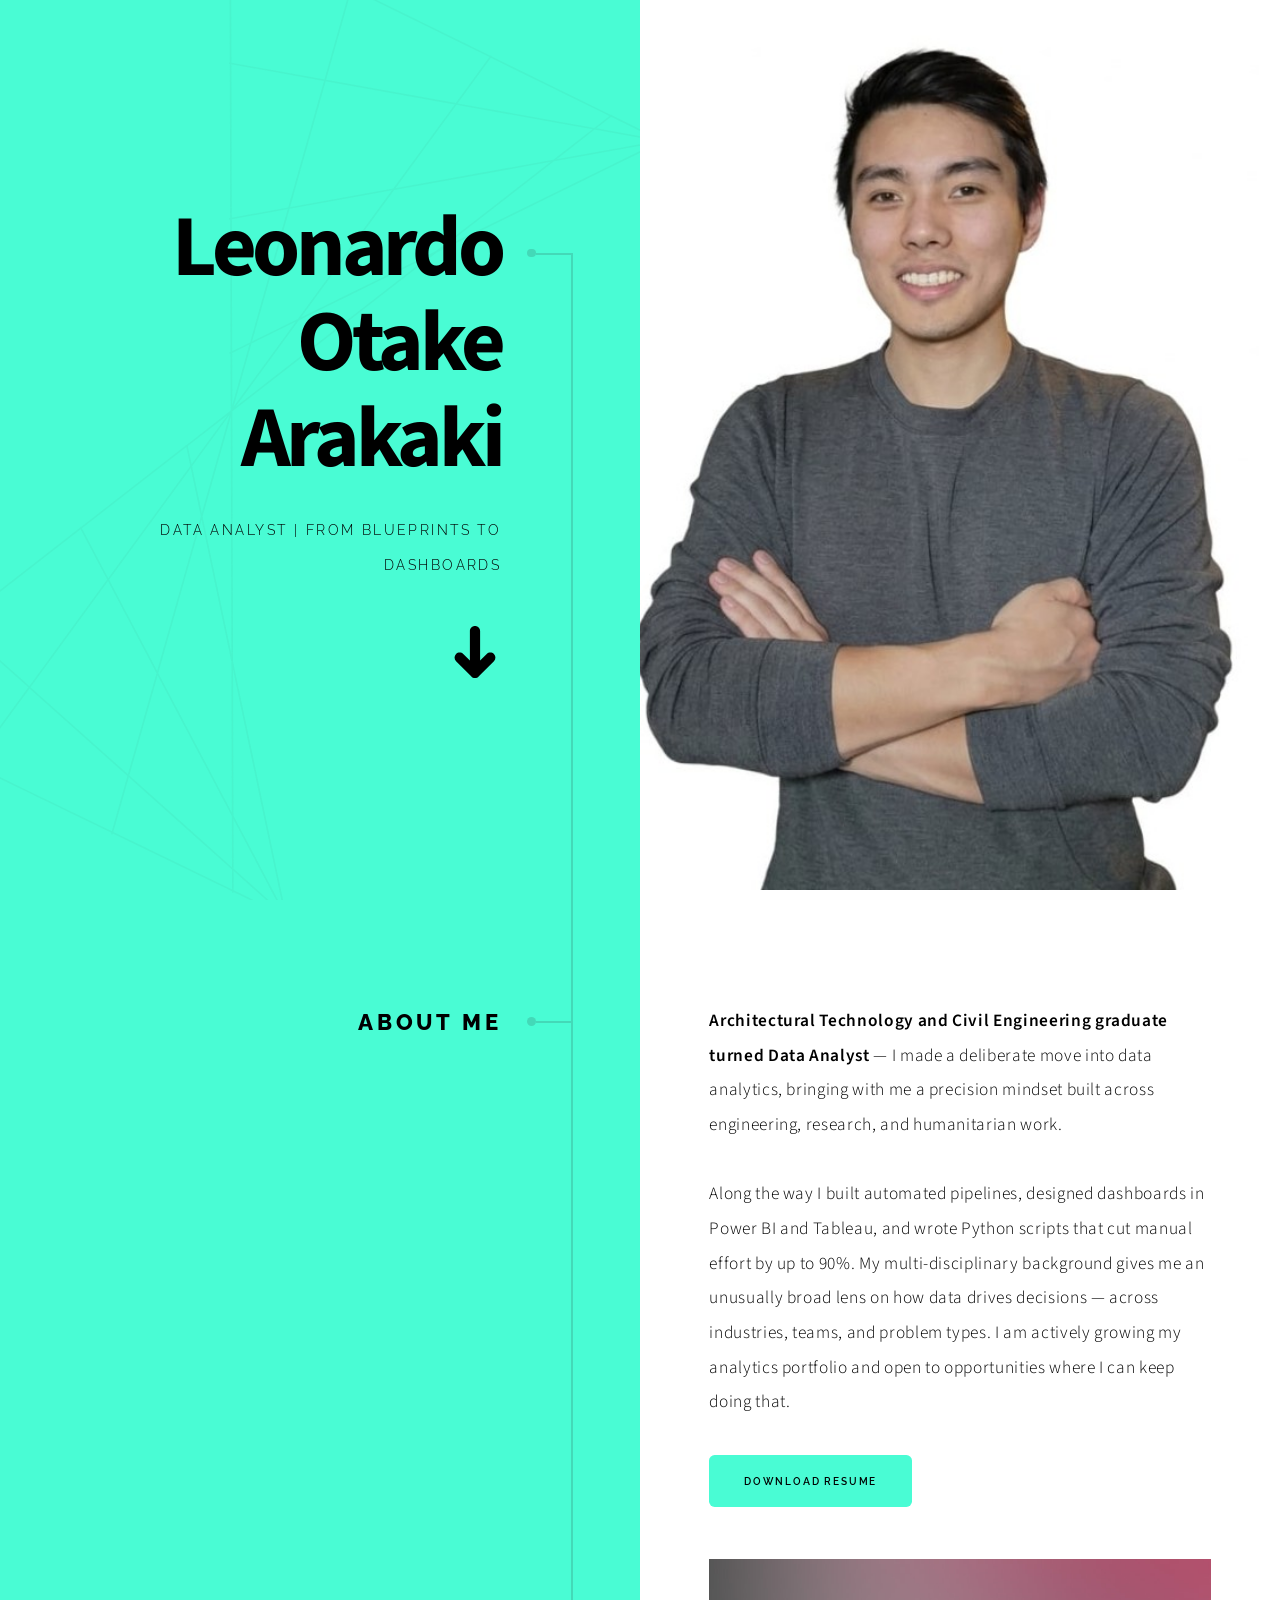
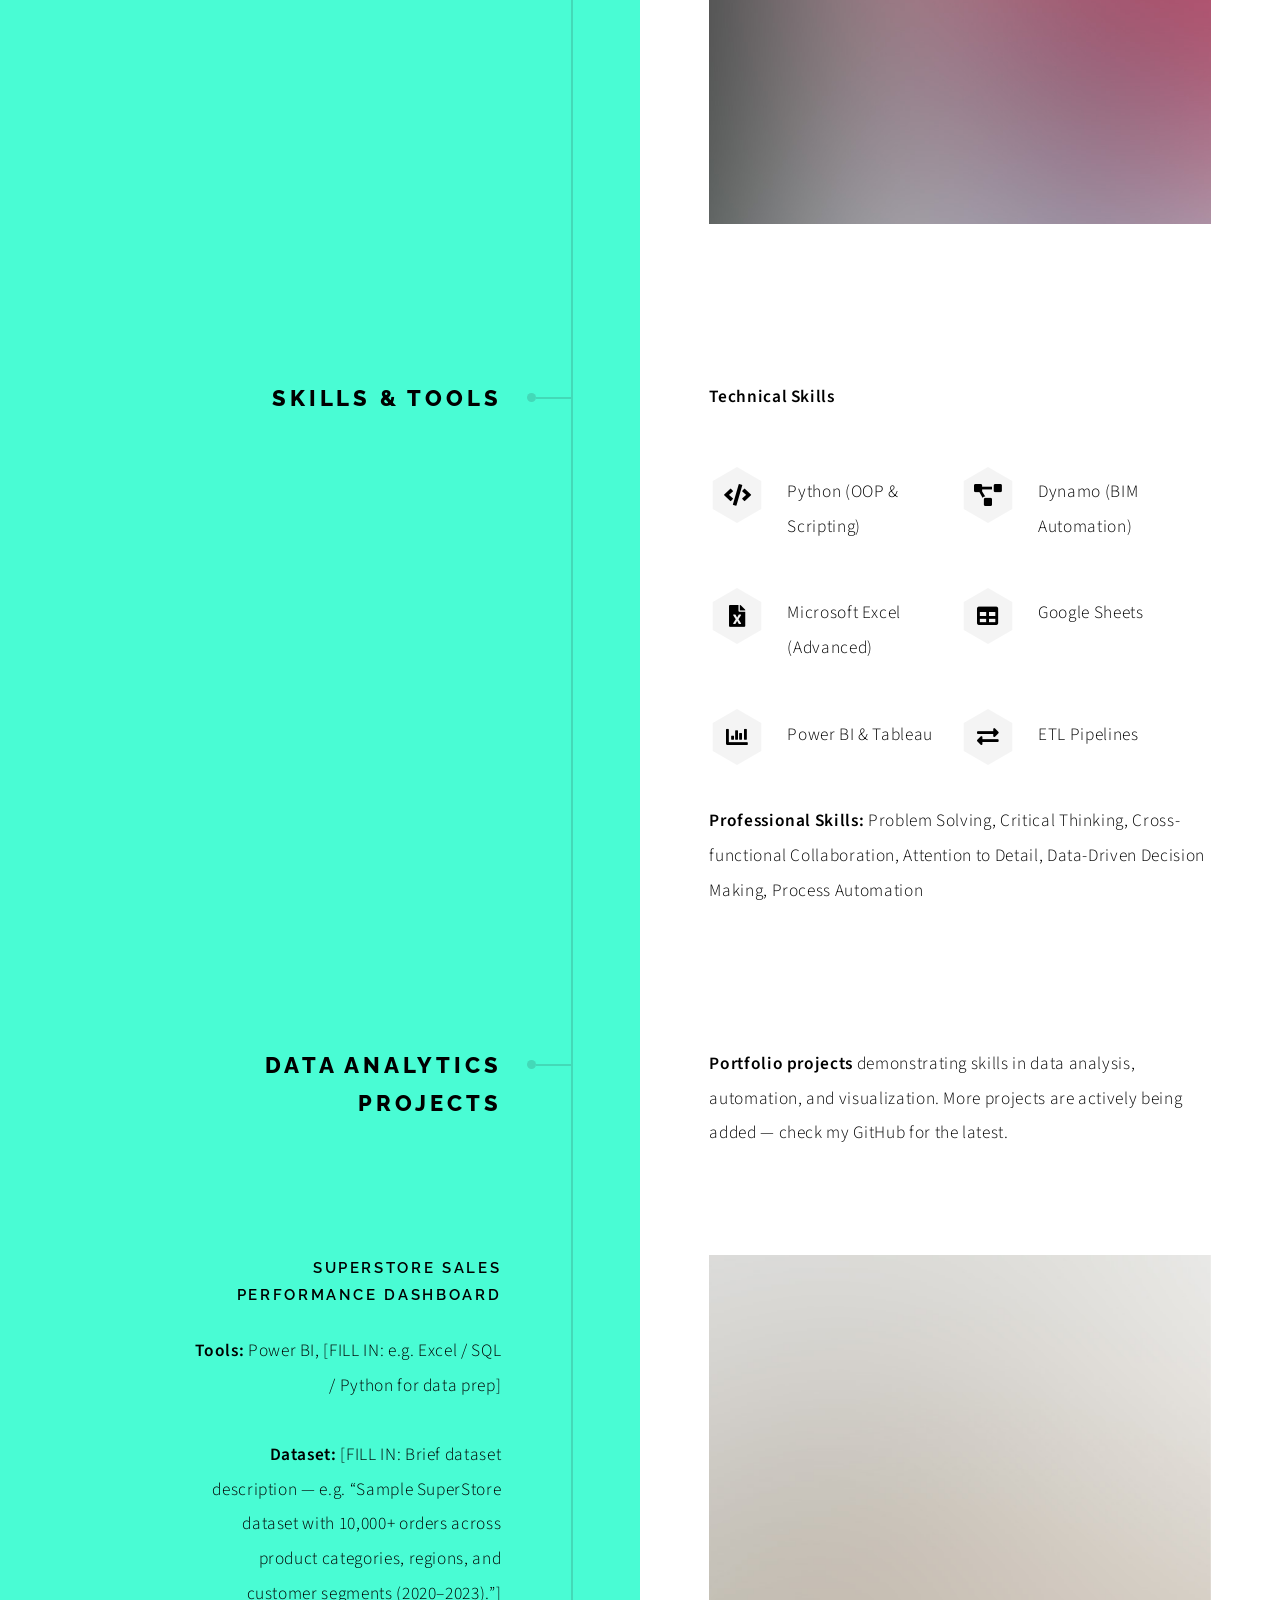
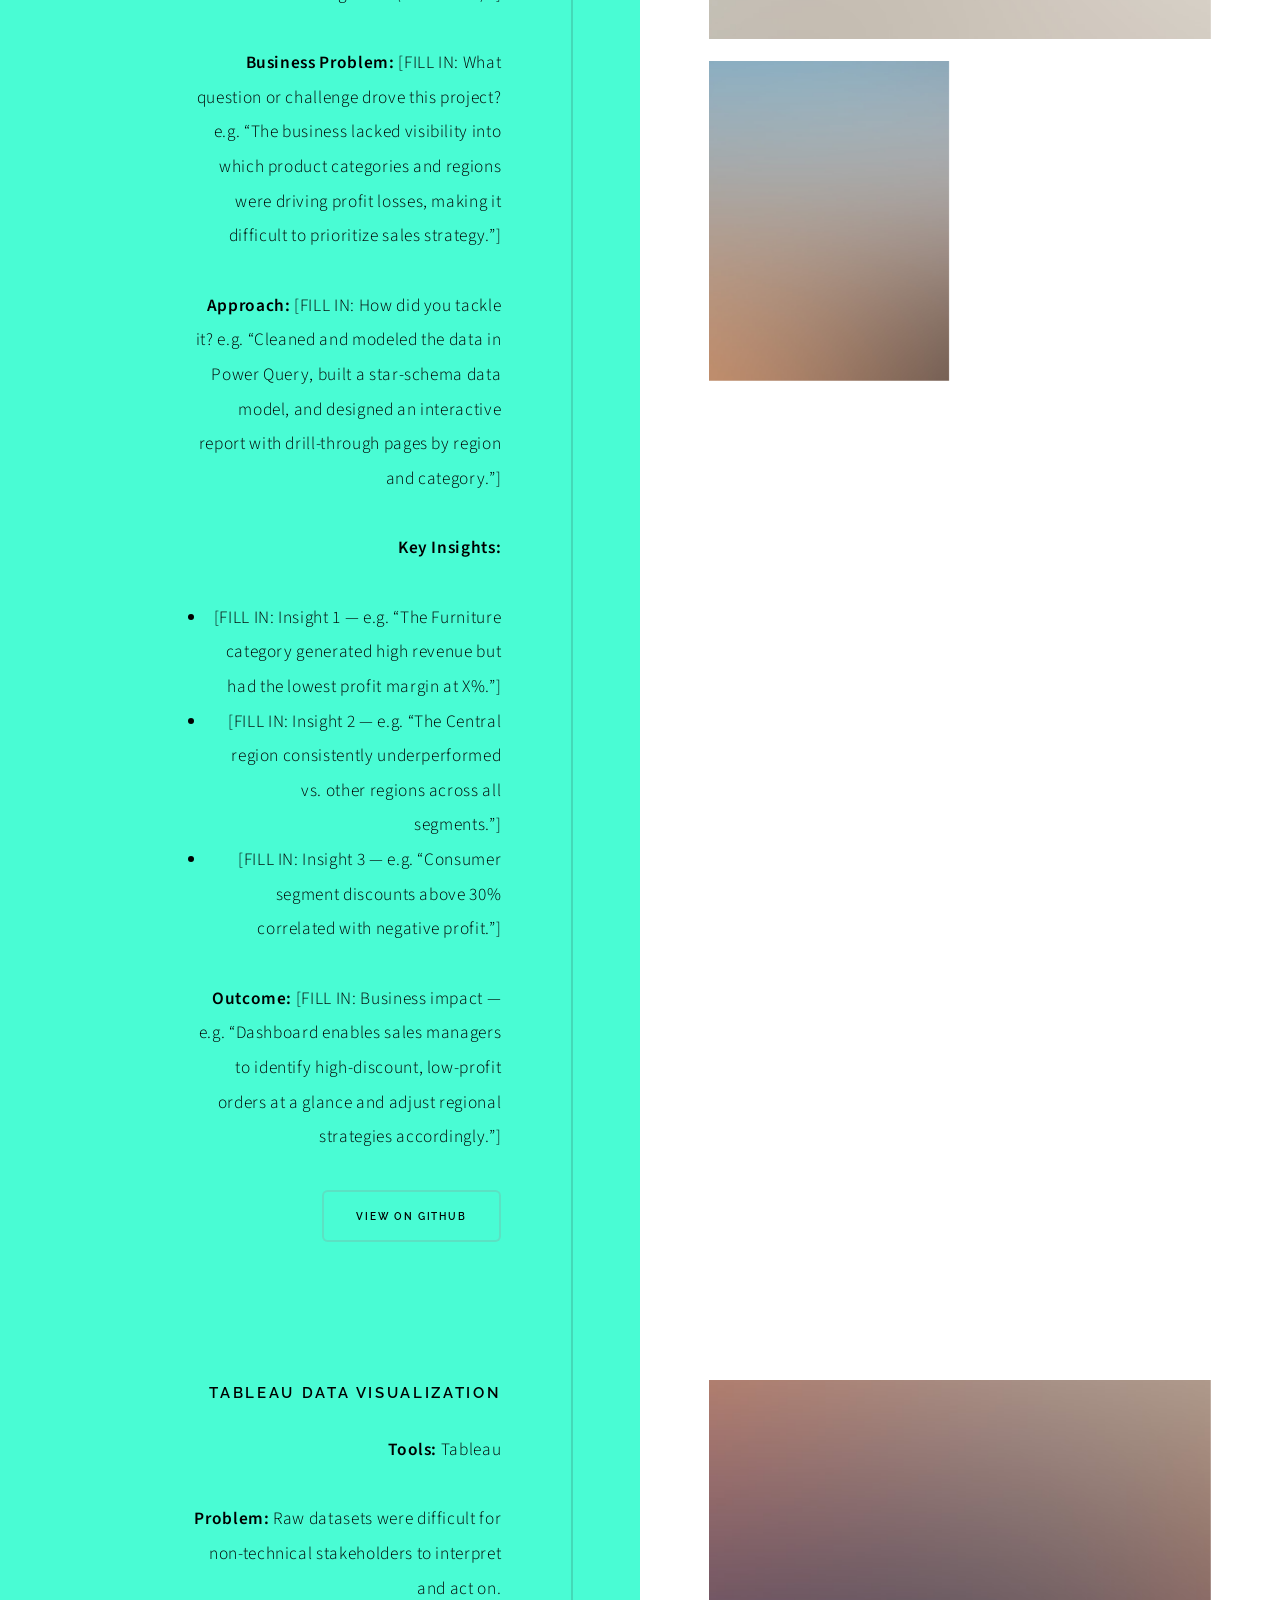
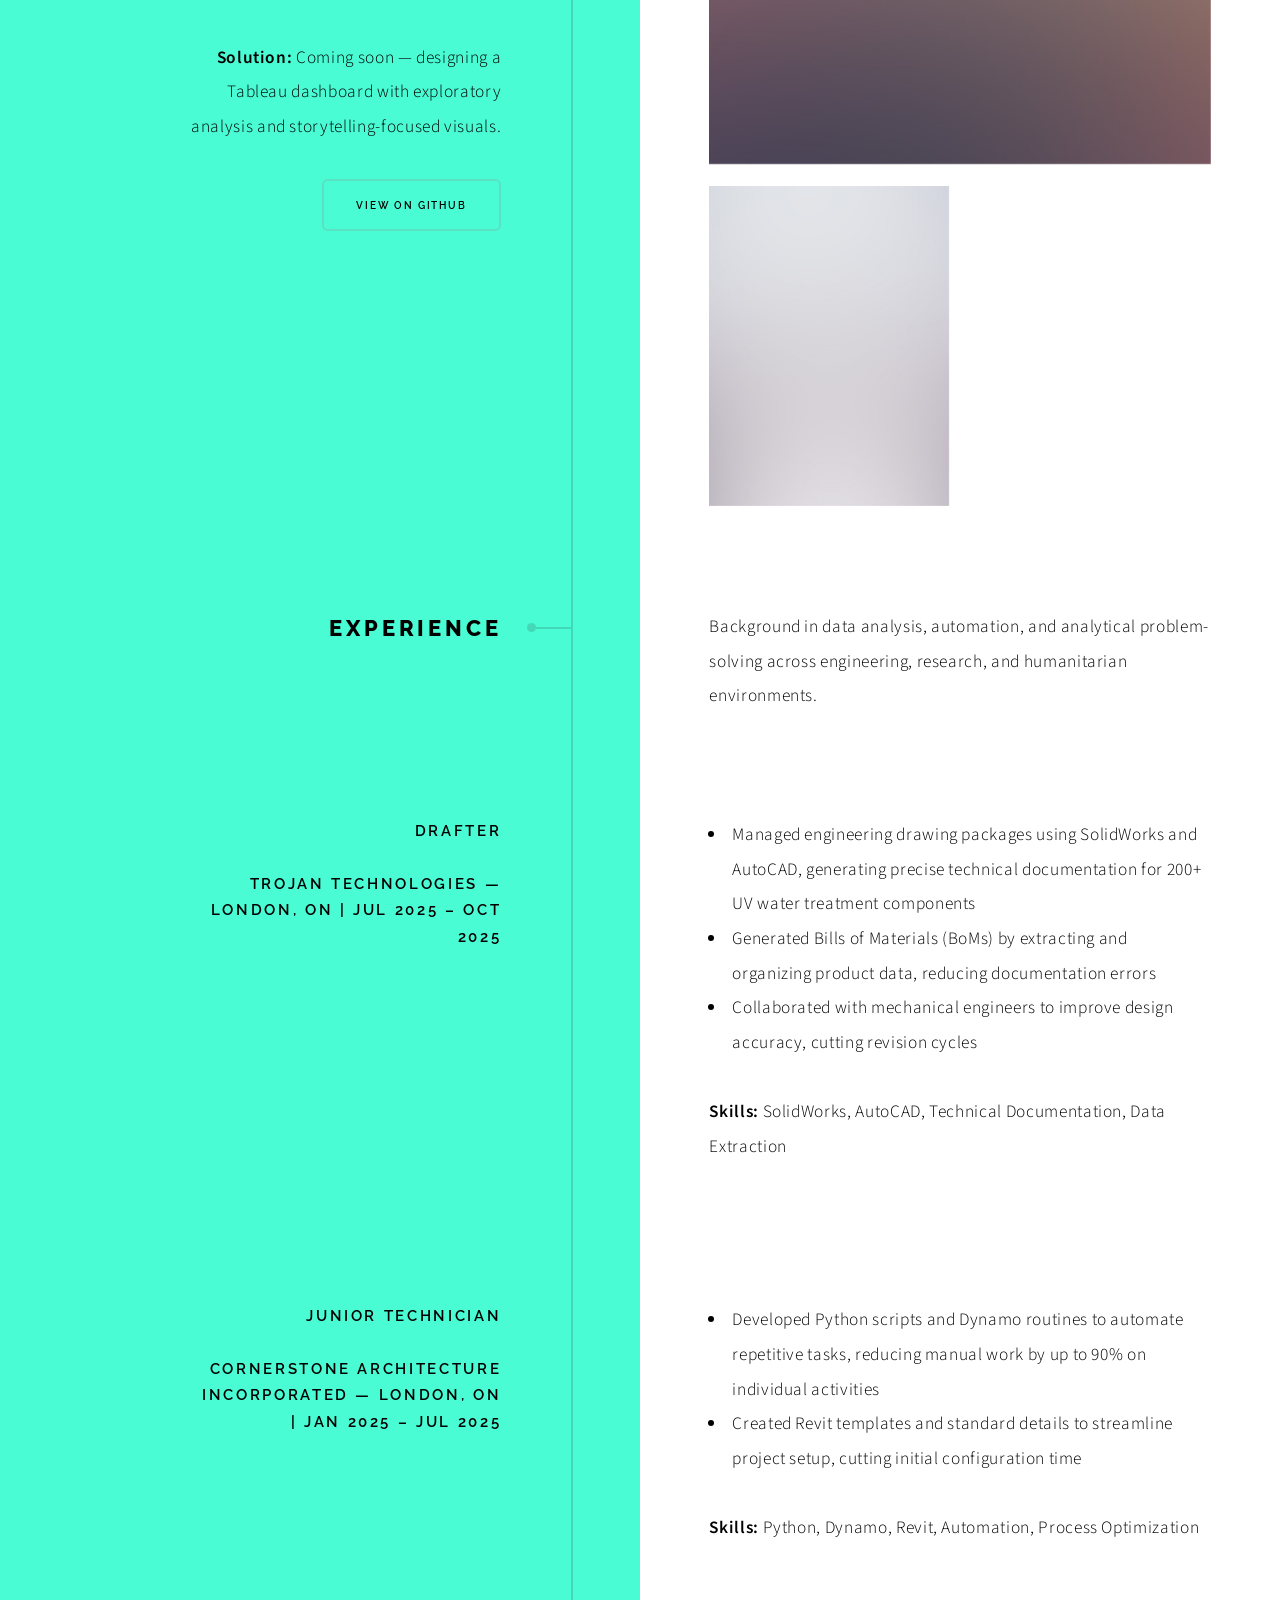
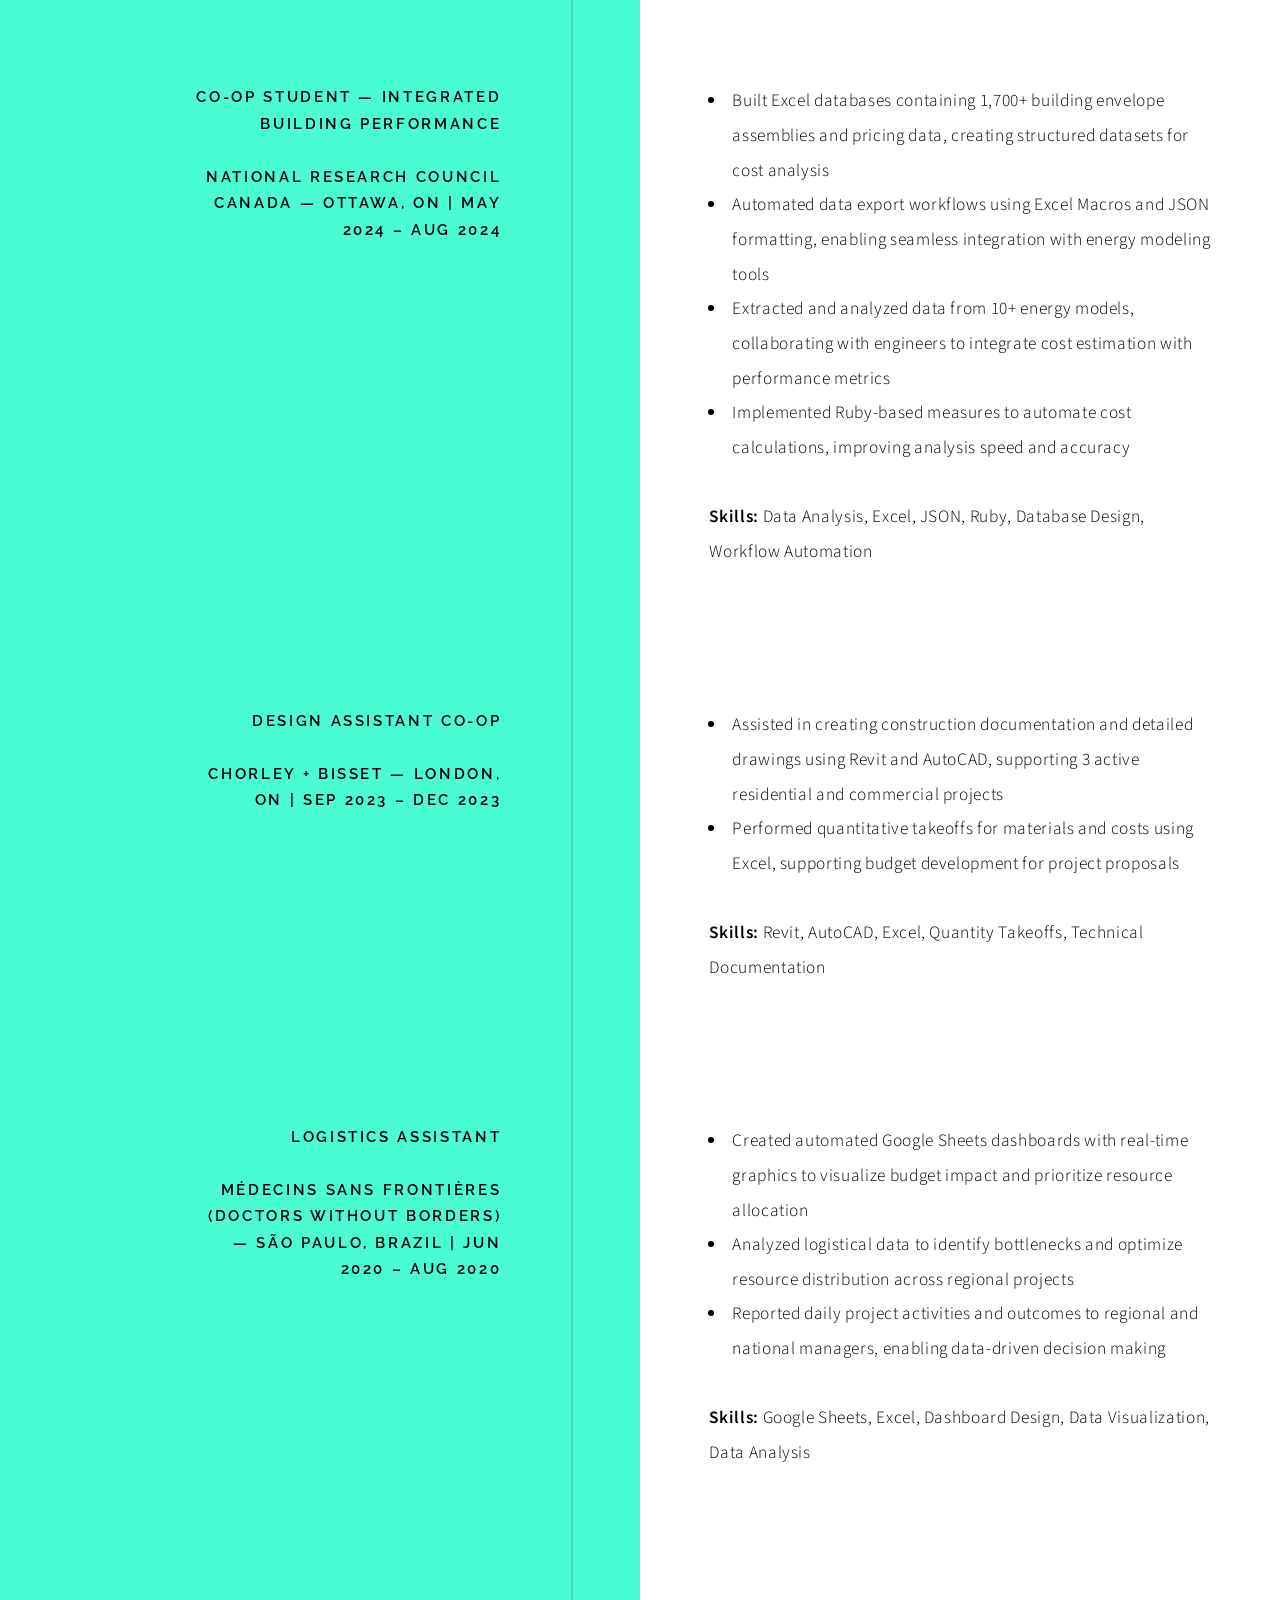
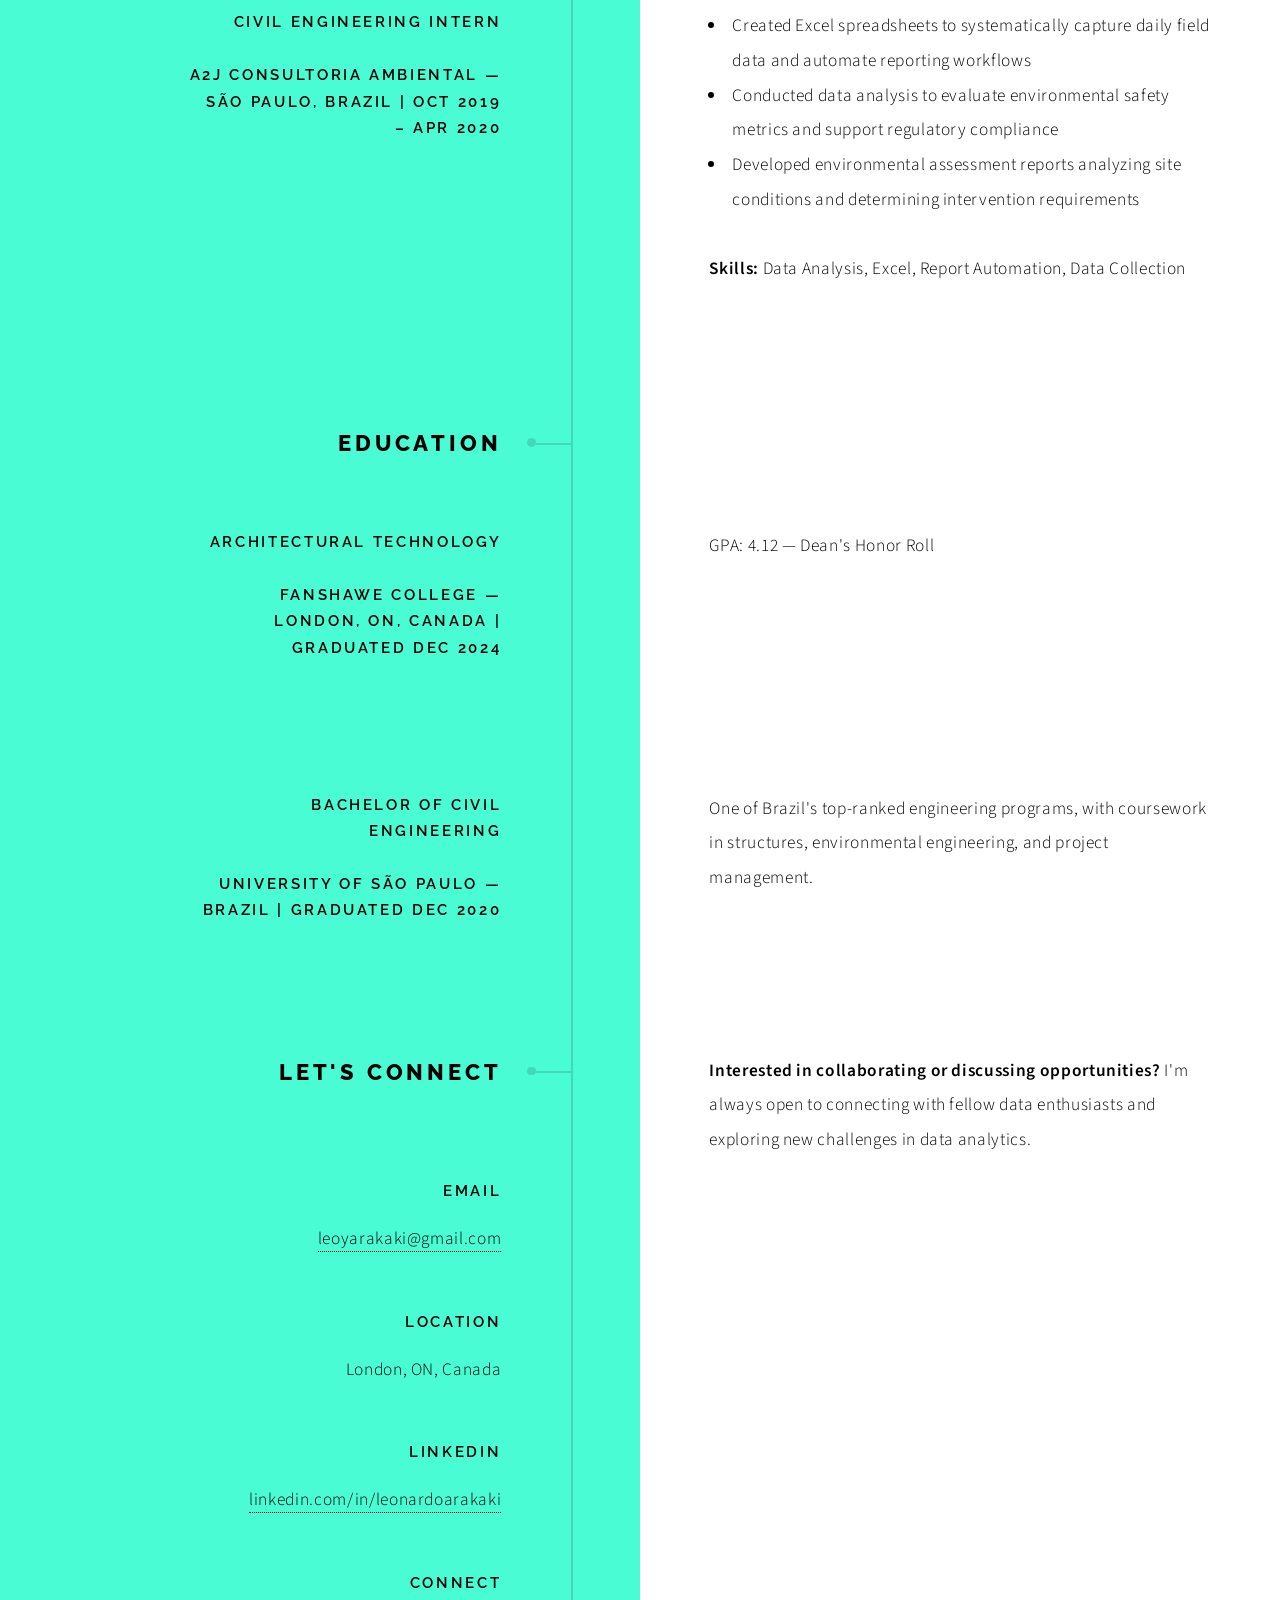
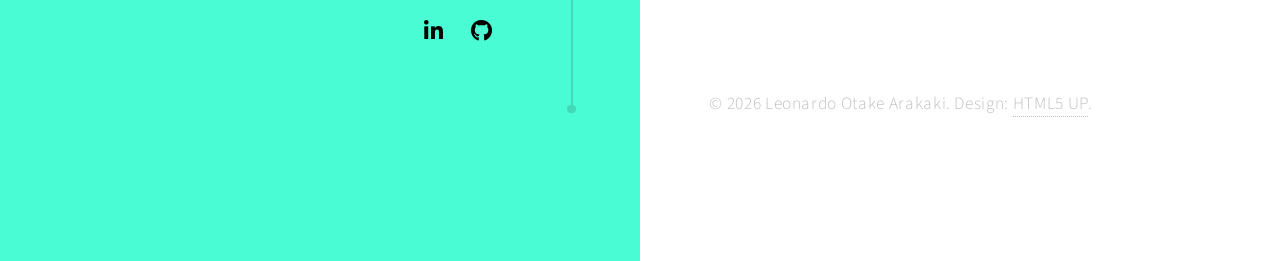
==== commit 787dd4c6: "Restructure intro, rewrite About Me, revert photo to full size - H1 changed to 'Data Analyst', subti" ====
--- a/index.html
+++ b/index.html
@@ -38,8 +38,8 @@
 							<h2>About Me</h2>
 						</header>
 						<div class="content">
-							<p><strong>Architectural Technology and Civil Engineering graduate</strong> with a passion for transforming technical data into actionable insights. I have a proven track record of building automated pipelines, designing dashboards, and leveraging Python, Excel, and BIM tools to optimize workflows — reducing manual effort by up to 90%.</p>
-							<p>My background spans engineering, research, and humanitarian work, giving me a unique perspective on data-driven problem solving across industries. I am actively building my data analytics portfolio and looking for opportunities to grow as a Data Analyst.</p>
+							<p><strong>Architectural Technology and Civil Engineering graduate turned Data Analyst</strong> — I made a deliberate move into data analytics, bringing with me a precision mindset built across engineering, research, and humanitarian work.</p>
+							<p>Along the way I built automated pipelines, designed dashboards in Power BI and Tableau, and wrote Python scripts that cut manual effort by up to 90%. My multi-disciplinary background gives me an unusually broad lens on how data drives decisions — across industries, teams, and problem types. I am actively growing my analytics portfolio and open to opportunities where I can keep doing that.</p>
 							<ul class="actions">
 								<li><a href="../Leonardo_OtakeArakaki_Resume_DA.pdf" class="button primary" target="_blank">Download Resume</a></li>
 							</ul>
--- a/assets/css/main.css
+++ b/assets/css/main.css
@@ -3361,7 +3361,7 @@
 					}
 
 				#wrapper > section.intro > .content {
-					height: 60vh;
+					height: 100vh;
 					max-width: none;
 				}
 				
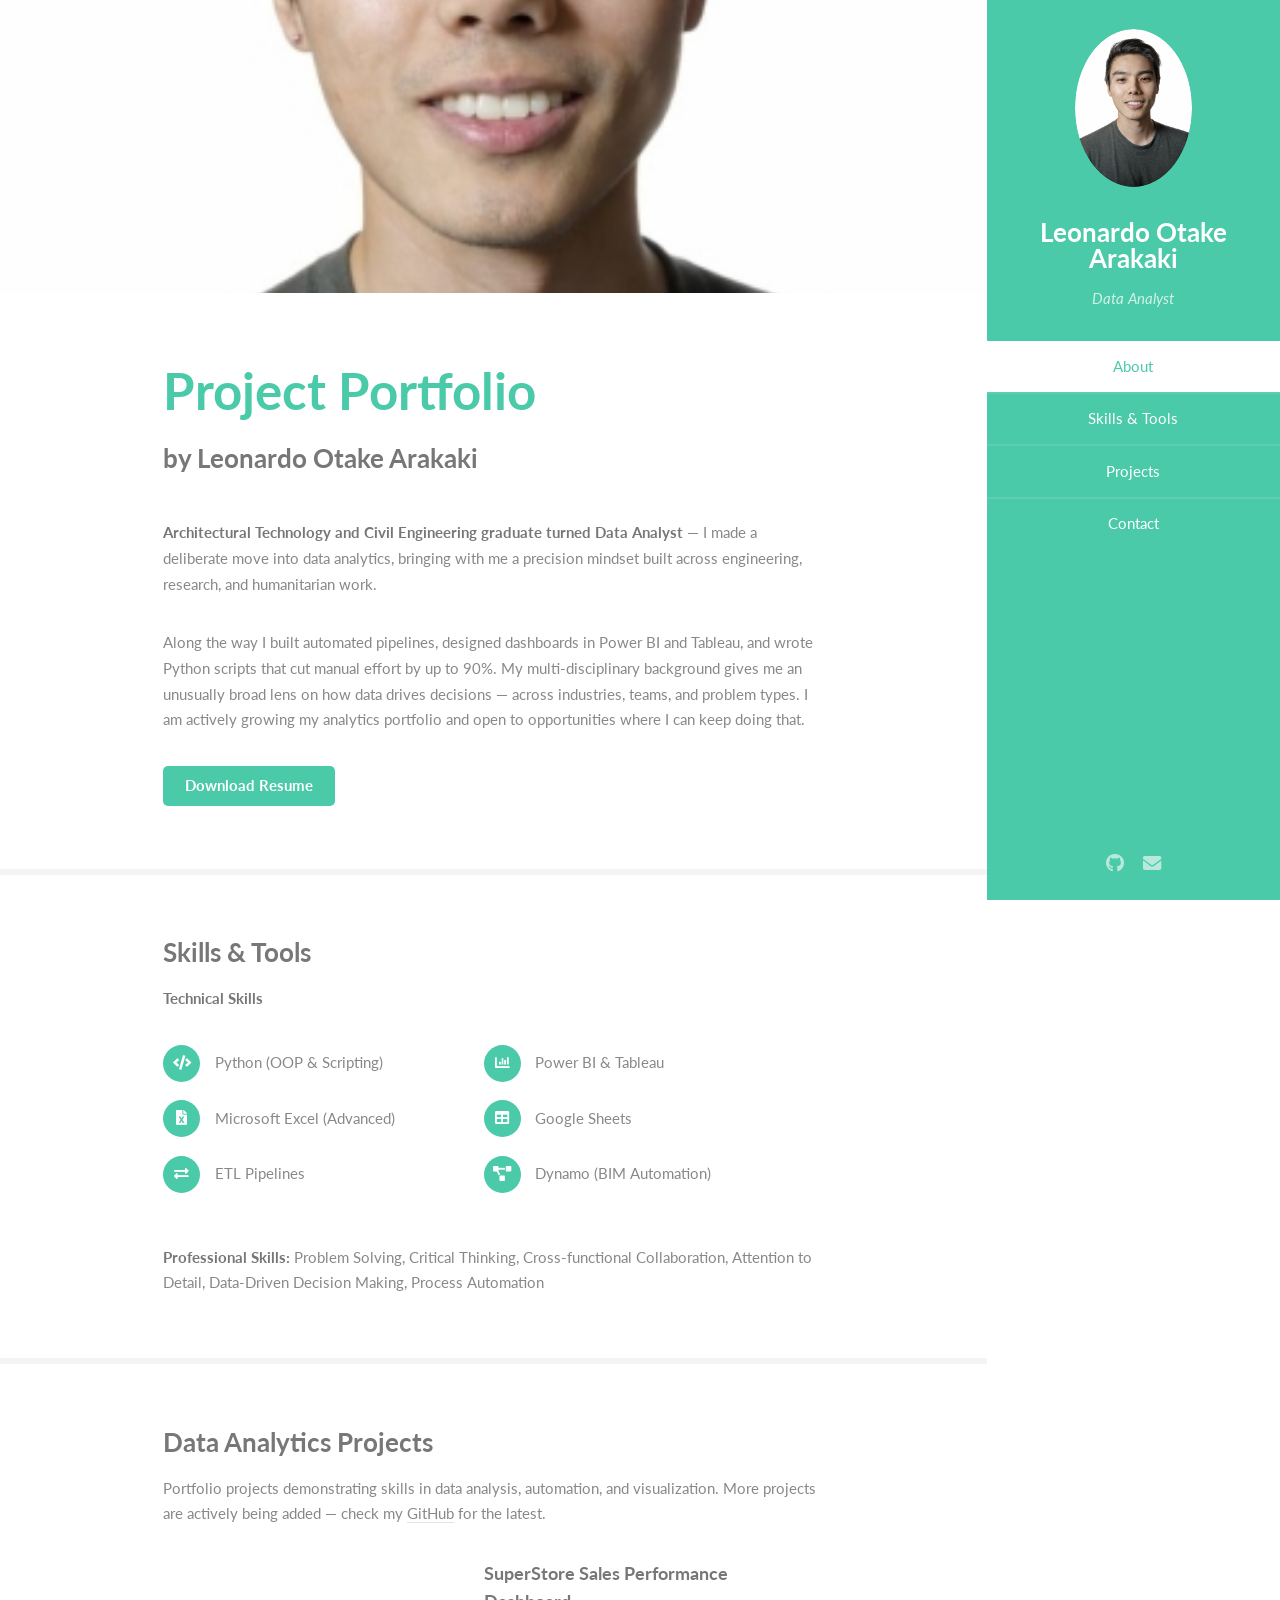
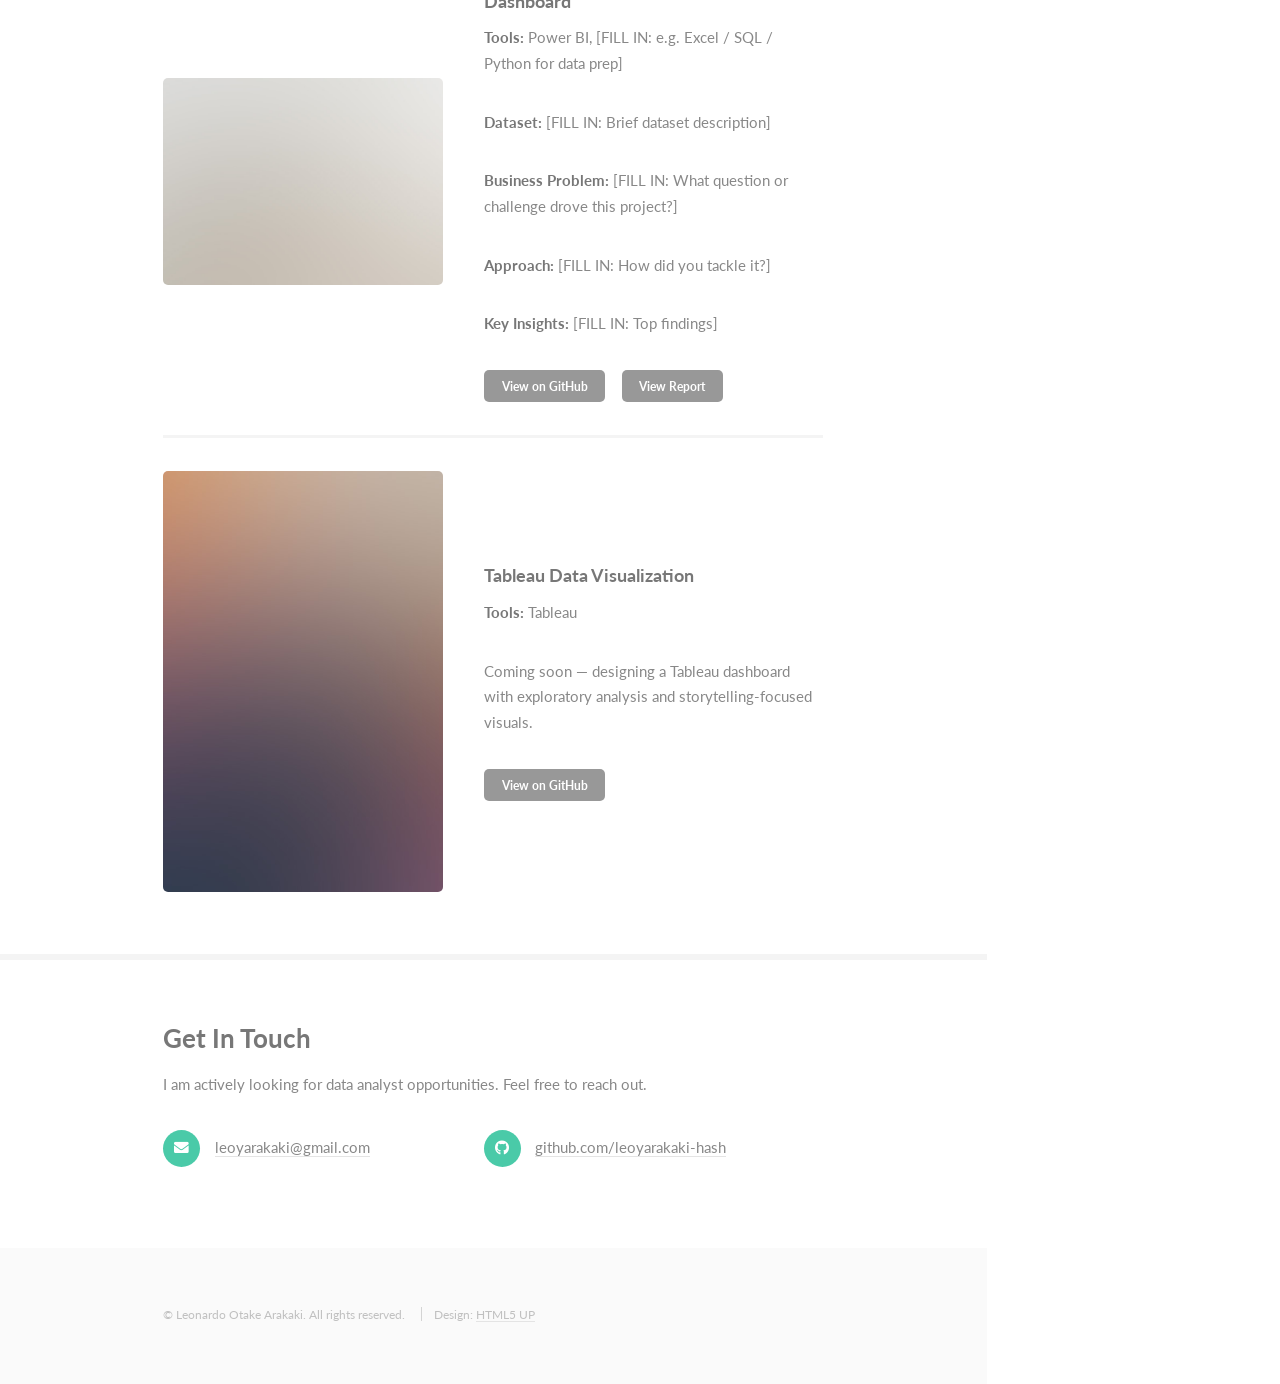
==== commit 4921aee0: "Switch portfolio to Read Only template with sidebar layout Replaces Paradigm Shift template with HTM" ====
--- a/index.html
+++ b/index.html
@@ -1,310 +1,159 @@
 <!DOCTYPE HTML>
 <!--
-	Paradigm Shift by HTML5 UP
+	Read Only by HTML5 UP
 	html5up.net | @ajlkn
 	Free for personal and commercial use under the CCA 3.0 license (html5up.net/license)
 -->
 <html>
 	<head>
-		<title>Portfolio - Leonardo Otake Arakaki</title>
+		<title>Data Analyst Portfolio - Leonardo Otake Arakaki</title>
 		<meta charset="utf-8" />
 		<meta name="viewport" content="width=device-width, initial-scale=1, user-scalable=no" />
-		<meta name="description" content="Data Analysis Portfolio - Leonardo Otake Arakaki" />
-		<meta name="keywords" content="data analysis, python, automation, power bi, tableau, excel, portfolio" />
-		<link rel="stylesheet" href="assets/css/main.css" />
+		<meta name="description" content="Data Analyst Portfolio - Leonardo Otake Arakaki" />
+		<meta name="keywords" content="data analysis, python, power bi, tableau, excel, portfolio" />
+		<link rel="stylesheet" href="html5up-read-only/assets/css/main.css" />
 	</head>
 	<body class="is-preload">
+
+		<!-- Header -->
+			<section id="header">
+				<header>
+					<span class="image avatar"><img src="images/pic01.jpg" alt="Leonardo Otake Arakaki" /></span>
+					<h1 id="logo"><a href="#">Leonardo Otake Arakaki</a></h1>
+					<p>Data Analyst</p>
+				</header>
+				<nav id="nav">
+					<ul>
+						<li><a href="#about" class="active">About</a></li>
+						<li><a href="#skills">Skills &amp; Tools</a></li>
+						<li><a href="#projects">Projects</a></li>
+						<li><a href="#contact">Contact</a></li>
+					</ul>
+				</nav>
+				<footer>
+					<ul class="icons">
+						<li><a href="https://github.com/leoyarakaki-hash" class="icon brands fa-github" target="_blank"><span class="label">GitHub</span></a></li>
+						<li><a href="mailto:leoyarakaki@gmail.com" class="icon solid fa-envelope"><span class="label">Email</span></a></li>
+					</ul>
+				</footer>
+			</section>
 
 		<!-- Wrapper -->
 			<div id="wrapper">
 
-				<!-- Intro -->
-					<section class="intro">
-						<header>
-							<h1>Leonardo Otake Arakaki</h1>
-							<p>Data Analyst | From Blueprints to Dashboards</p>
-							<ul class="actions">
-								<li><a href="#first" class="arrow scrolly"><span class="label">Next</span></a></li>
-							</ul>
-						</header>
-						<div class="content">
-							<span class="image fill" data-position="center"><img src="images/pic01.jpg" alt="" /></span>
-						</div>
-					</section>
+				<!-- Main -->
+					<div id="main">
 
-				<!-- Section: About -->
-					<section id="first">
-						<header>
-							<h2>About Me</h2>
-						</header>
-						<div class="content">
-							<p><strong>Architectural Technology and Civil Engineering graduate turned Data Analyst</strong> — I made a deliberate move into data analytics, bringing with me a precision mindset built across engineering, research, and humanitarian work.</p>
-							<p>Along the way I built automated pipelines, designed dashboards in Power BI and Tableau, and wrote Python scripts that cut manual effort by up to 90%. My multi-disciplinary background gives me an unusually broad lens on how data drives decisions — across industries, teams, and problem types. I am actively growing my analytics portfolio and open to opportunities where I can keep doing that.</p>
-							<ul class="actions">
-								<li><a href="../Leonardo_OtakeArakaki_Resume_DA.pdf" class="button primary" target="_blank">Download Resume</a></li>
-							</ul>
-							<span class="image main"><img src="images/pic02.jpg" alt="" /></span>
-						</div>
-					</section>
-
-				<!-- Section: Skills -->
-					<section>
-						<header>
-							<h2>Skills & Tools</h2>
-						</header>
-						<div class="content">
-							<p><strong>Technical Skills</strong></p>
-							<ul class="feature-icons">
-								<li class="icon solid fa-code">Python (OOP & Scripting)</li>
-								<li class="icon solid fa-project-diagram">Dynamo (BIM Automation)</li>
-								<li class="icon solid fa-file-excel">Microsoft Excel (Advanced)</li>
-								<li class="icon solid fa-table">Google Sheets</li>
-								<li class="icon solid fa-chart-bar">Power BI & Tableau</li>
-								<li class="icon solid fa-exchange-alt">ETL Pipelines</li>
-							</ul>
-							<p><strong>Professional Skills:</strong> Problem Solving, Critical Thinking, Cross-functional Collaboration, Attention to Detail, Data-Driven Decision Making, Process Automation</p>
-						</div>
-					</section>
-
-				<!-- Section: Projects -->
-					<section>
-						<header>
-							<h2>Data Analytics Projects</h2>
-						</header>
-						<div class="content">
-							<p><strong>Portfolio projects</strong> demonstrating skills in data analysis, automation, and visualization. More projects are actively being added — check my GitHub for the latest.</p>
-
-							<!-- Project 1: SuperStore Power BI -->
-								<section>
-									<header>
-										<h3>SuperStore Sales Performance Dashboard</h3>
-										<p><strong>Tools:</strong> Power BI, [FILL IN: e.g. Excel / SQL / Python for data prep]</p>
-										<p><strong>Dataset:</strong> [FILL IN: Brief dataset description &mdash; e.g. &ldquo;Sample SuperStore dataset with 10,000+ orders across product categories, regions, and customer segments (2020&ndash;2023).&rdquo;]</p>
-										<p><strong>Business Problem:</strong> [FILL IN: What question or challenge drove this project? e.g. &ldquo;The business lacked visibility into which product categories and regions were driving profit losses, making it difficult to prioritize sales strategy.&rdquo;]</p>
-										<p><strong>Approach:</strong> [FILL IN: How did you tackle it? e.g. &ldquo;Cleaned and modeled the data in Power Query, built a star-schema data model, and designed an interactive report with drill-through pages by region and category.&rdquo;]</p>
-										<p><strong>Key Insights:</strong></p>
-										<ul>
-											<li>[FILL IN: Insight 1 &mdash; e.g. &ldquo;The Furniture category generated high revenue but had the lowest profit margin at X%.&rdquo;]</li>
-											<li>[FILL IN: Insight 2 &mdash; e.g. &ldquo;The Central region consistently underperformed vs. other regions across all segments.&rdquo;]</li>
-											<li>[FILL IN: Insight 3 &mdash; e.g. &ldquo;Consumer segment discounts above 30% correlated with negative profit.&rdquo;]</li>
-										</ul>
-										<p><strong>Outcome:</strong> [FILL IN: Business impact &mdash; e.g. &ldquo;Dashboard enables sales managers to identify high-discount, low-profit orders at a glance and adjust regional strategies accordingly.&rdquo;]</p>
-										<ul class="actions">
-											<li><a href="https://github.com/leoyarakaki-hash/superstore-powerbi" class="button" target="_blank">View on GitHub</a></li>
-											<!-- OPTIONAL: uncomment when you publish to Power BI web -->
-											<!-- <li><a href="[FILL IN: Power BI embed URL]" class="button primary" target="_blank">View Live Dashboard</a></li> -->
-										</ul>
+						<!-- About -->
+							<section id="about">
+								<div class="image main" data-position="center">
+									<img src="images/pic01.jpg" alt="" />
+								</div>
+								<div class="container">
+									<header class="major">
+										<h2>Project Portfolio</h2>
+										<p>by Leonardo Otake Arakaki</p>
 									</header>
-									<div class="content">
-										<div class="gallery">
-											<a href="images/gallery/fulls/07.jpg" class="landscape"><img src="images/gallery/thumbs/07.jpg" alt="" /></a>
-											<a href="images/gallery/fulls/08.jpg"><img src="images/gallery/thumbs/08.jpg" alt="" /></a>
-										</div>
-									</div>
-								</section>
-
-							<!-- Project 5: Tableau -->
-								<section>
-									<header>
-										<h3>Tableau Data Visualization</h3>
-										<p><strong>Tools:</strong> Tableau</p>
-										<p><strong>Problem:</strong> Raw datasets were difficult for non-technical stakeholders to interpret and act on.</p>
-										<p><strong>Solution:</strong> Coming soon — designing a Tableau dashboard with exploratory analysis and storytelling-focused visuals.</p>
-										<ul class="actions">
-											<li><a href="https://github.com/leoyarakaki-hash" class="button" target="_blank">View on GitHub</a></li>
-										</ul>
-									</header>
-									<div class="content">
-										<div class="gallery">
-											<a href="images/gallery/fulls/09.jpg" class="landscape"><img src="images/gallery/thumbs/09.jpg" alt="" /></a>
-											<a href="images/gallery/fulls/10.jpg"><img src="images/gallery/thumbs/10.jpg" alt="" /></a>
-										</div>
-									</div>
-								</section>
-
-						</div>
-					</section>
-
-				<!-- Section: Experience -->
-					<section>
-						<header>
-							<h2>Experience</h2>
-						</header>
-						<div class="content">
-							<p>Background in data analysis, automation, and analytical problem-solving across engineering, research, and humanitarian environments.</p>
-
-							<!-- Experience 1 -->
-							<section>
-								<header>
-									<h3>Drafter</h3>
-									<h4>Trojan Technologies &mdash; London, ON | Jul 2025 &ndash; Oct 2025</h4>
-								</header>
-								<div class="content">
-									<ul>
-										<li>Managed engineering drawing packages using SolidWorks and AutoCAD, generating precise technical documentation for 200+ UV water treatment components</li>
-										<li>Generated Bills of Materials (BoMs) by extracting and organizing product data, reducing documentation errors</li>
-										<li>Collaborated with mechanical engineers to improve design accuracy, cutting revision cycles</li>
+									<p><strong>Architectural Technology and Civil Engineering graduate turned Data Analyst</strong> — I made a deliberate move into data analytics, bringing with me a precision mindset built across engineering, research, and humanitarian work.</p>
+									<p>Along the way I built automated pipelines, designed dashboards in Power BI and Tableau, and wrote Python scripts that cut manual effort by up to 90%. My multi-disciplinary background gives me an unusually broad lens on how data drives decisions — across industries, teams, and problem types. I am actively growing my analytics portfolio and open to opportunities where I can keep doing that.</p>
+									<ul class="actions">
+										<li><a href="Leonardo_OtakeArakaki_Resume_DA.pdf" class="button primary" target="_blank">Download Resume</a></li>
 									</ul>
-									<p><strong>Skills:</strong> SolidWorks, AutoCAD, Technical Documentation, Data Extraction</p>
 								</div>
 							</section>
 
-							<!-- Experience 2 -->
-							<section>
-								<header>
-									<h3>Junior Technician</h3>
-									<h4>Cornerstone Architecture Incorporated &mdash; London, ON | Jan 2025 &ndash; Jul 2025</h4>
-								</header>
-								<div class="content">
-									<ul>
-										<li>Developed Python scripts and Dynamo routines to automate repetitive tasks, reducing manual work by up to 90% on individual activities</li>
-										<li>Created Revit templates and standard details to streamline project setup, cutting initial configuration time</li>
+						<!-- Skills -->
+							<section id="skills">
+								<div class="container">
+									<h3>Skills &amp; Tools</h3>
+									<p><strong>Technical Skills</strong></p>
+									<ul class="feature-icons">
+										<li class="icon solid fa-code">Python (OOP &amp; Scripting)</li>
+										<li class="icon solid fa-chart-bar">Power BI &amp; Tableau</li>
+										<li class="icon solid fa-file-excel">Microsoft Excel (Advanced)</li>
+										<li class="icon solid fa-table">Google Sheets</li>
+										<li class="icon solid fa-exchange-alt">ETL Pipelines</li>
+										<li class="icon solid fa-project-diagram">Dynamo (BIM Automation)</li>
 									</ul>
-									<p><strong>Skills:</strong> Python, Dynamo, Revit, Automation, Process Optimization</p>
+									<p><strong>Professional Skills:</strong> Problem Solving, Critical Thinking, Cross-functional Collaboration, Attention to Detail, Data-Driven Decision Making, Process Automation</p>
 								</div>
 							</section>
 
-							<!-- Experience 3 -->
-							<section>
-								<header>
-									<h3>CO-OP Student &mdash; Integrated Building Performance</h3>
-									<h4>National Research Council Canada &mdash; Ottawa, ON | May 2024 &ndash; Aug 2024</h4>
-								</header>
-								<div class="content">
-									<ul>
-										<li>Built Excel databases containing 1,700+ building envelope assemblies and pricing data, creating structured datasets for cost analysis</li>
-										<li>Automated data export workflows using Excel Macros and JSON formatting, enabling seamless integration with energy modeling tools</li>
-										<li>Extracted and analyzed data from 10+ energy models, collaborating with engineers to integrate cost estimation with performance metrics</li>
-										<li>Implemented Ruby-based measures to automate cost calculations, improving analysis speed and accuracy</li>
-									</ul>
-									<p><strong>Skills:</strong> Data Analysis, Excel, JSON, Ruby, Database Design, Workflow Automation</p>
+						<!-- Projects -->
+							<section id="projects">
+								<div class="container">
+									<h3>Data Analytics Projects</h3>
+									<p>Portfolio projects demonstrating skills in data analysis, automation, and visualization. More projects are actively being added — check my <a href="https://github.com/leoyarakaki-hash" target="_blank">GitHub</a> for the latest.</p>
+									<div class="features">
+
+										<!-- SuperStore Power BI -->
+										<article>
+											<a href="images/gallery/fulls/07.jpg" class="image"><img src="images/gallery/thumbs/07.jpg" alt="SuperStore Sales Dashboard" /></a>
+											<div class="inner">
+												<h4>SuperStore Sales Performance Dashboard</h4>
+												<p><strong>Tools:</strong> Power BI, [FILL IN: e.g. Excel / SQL / Python for data prep]</p>
+												<p><strong>Dataset:</strong> [FILL IN: Brief dataset description]</p>
+												<p><strong>Business Problem:</strong> [FILL IN: What question or challenge drove this project?]</p>
+												<p><strong>Approach:</strong> [FILL IN: How did you tackle it?]</p>
+												<p><strong>Key Insights:</strong> [FILL IN: Top findings]</p>
+												<ul class="actions">
+													<li><a href="https://github.com/leoyarakaki-hash/superstore-powerbi" class="button small" target="_blank">View on GitHub</a></li>
+													<li><a href="SuperStore.pdf" class="button small" target="_blank">View Report</a></li>
+												</ul>
+											</div>
+										</article>
+
+										<!-- Tableau -->
+										<article>
+											<a href="images/gallery/fulls/09.jpg" class="image"><img src="images/gallery/thumbs/09.jpg" alt="Tableau Dashboard" /></a>
+											<div class="inner">
+												<h4>Tableau Data Visualization</h4>
+												<p><strong>Tools:</strong> Tableau</p>
+												<p>Coming soon — designing a Tableau dashboard with exploratory analysis and storytelling-focused visuals.</p>
+												<ul class="actions">
+													<li><a href="https://github.com/leoyarakaki-hash" class="button small" target="_blank">View on GitHub</a></li>
+												</ul>
+											</div>
+										</article>
+
+									</div>
 								</div>
 							</section>
 
-							<!-- Experience 4 -->
-							<section>
-								<header>
-									<h3>Design Assistant CO-OP</h3>
-									<h4>Chorley + Bisset &mdash; London, ON | Sep 2023 &ndash; Dec 2023</h4>
-								</header>
-								<div class="content">
-									<ul>
-										<li>Assisted in creating construction documentation and detailed drawings using Revit and AutoCAD, supporting 3 active residential and commercial projects</li>
-										<li>Performed quantitative takeoffs for materials and costs using Excel, supporting budget development for project proposals</li>
+						<!-- Contact -->
+							<section id="contact">
+								<div class="container">
+									<h3>Get In Touch</h3>
+									<p>I am actively looking for data analyst opportunities. Feel free to reach out.</p>
+									<ul class="feature-icons">
+										<li class="icon solid fa-envelope"><a href="mailto:leoyarakaki@gmail.com">leoyarakaki@gmail.com</a></li>
+										<li class="icon brands fa-github"><a href="https://github.com/leoyarakaki-hash" target="_blank">github.com/leoyarakaki-hash</a></li>
 									</ul>
-									<p><strong>Skills:</strong> Revit, AutoCAD, Excel, Quantity Takeoffs, Technical Documentation</p>
 								</div>
 							</section>
 
-							<!-- Experience 5 -->
-							<section>
-								<header>
-									<h3>Logistics Assistant</h3>
-									<h4>M&eacute;decins Sans Fronti&egrave;res (Doctors Without Borders) &mdash; S&atilde;o Paulo, Brazil | Jun 2020 &ndash; Aug 2020</h4>
-								</header>
-								<div class="content">
-									<ul>
-										<li>Created automated Google Sheets dashboards with real-time graphics to visualize budget impact and prioritize resource allocation</li>
-										<li>Analyzed logistical data to identify bottlenecks and optimize resource distribution across regional projects</li>
-										<li>Reported daily project activities and outcomes to regional and national managers, enabling data-driven decision making</li>
-									</ul>
-									<p><strong>Skills:</strong> Google Sheets, Excel, Dashboard Design, Data Visualization, Data Analysis</p>
-								</div>
-							</section>
+					</div>
 
-							<!-- Experience 6 -->
-							<section>
-								<header>
-									<h3>Civil Engineering Intern</h3>
-									<h4>A2J Consultoria Ambiental &mdash; S&atilde;o Paulo, Brazil | Oct 2019 &ndash; Apr 2020</h4>
-								</header>
-								<div class="content">
-									<ul>
-										<li>Created Excel spreadsheets to systematically capture daily field data and automate reporting workflows</li>
-										<li>Conducted data analysis to evaluate environmental safety metrics and support regulatory compliance</li>
-										<li>Developed environmental assessment reports analyzing site conditions and determining intervention requirements</li>
-									</ul>
-									<p><strong>Skills:</strong> Data Analysis, Excel, Report Automation, Data Collection</p>
-								</div>
-							</section>
+				<!-- Footer -->
+					<section id="footer">
+						<div class="container">
+							<ul class="copyright">
+								<li>&copy; Leonardo Otake Arakaki. All rights reserved.</li>
+								<li>Design: <a href="http://html5up.net">HTML5 UP</a></li>
+							</ul>
 						</div>
 					</section>
-
-				<!-- Section: Education -->
-					<section>
-						<header>
-							<h2>Education</h2>
-						</header>
-						<div class="content">
-
-							<section>
-								<header>
-									<h3>Architectural Technology</h3>
-									<h4>Fanshawe College &mdash; London, ON, Canada | Graduated Dec 2024</h4>
-								</header>
-								<div class="content">
-									<p>GPA: 4.12 &mdash; Dean's Honor Roll</p>
-								</div>
-							</section>
-
-							<section>
-								<header>
-									<h3>Bachelor of Civil Engineering</h3>
-									<h4>University of S&atilde;o Paulo &mdash; Brazil | Graduated Dec 2020</h4>
-								</header>
-								<div class="content">
-									<p>One of Brazil's top-ranked engineering programs, with coursework in structures, environmental engineering, and project management.</p>
-								</div>
-							</section>
-
-						</div>
-					</section>
-
-				<!-- Section: Contact -->
-					<section>
-						<header>
-							<h2>Let's Connect</h2>
-						</header>
-						<div class="content">
-							<p><strong>Interested in collaborating or discussing opportunities?</strong> I'm always open to connecting with fellow data enthusiasts and exploring new challenges in data analytics.</p>
-						</div>
-						<footer>
-							<ul class="items">
-								<li>
-									<h3>Email</h3>
-									<a href="mailto:leoyarakaki@gmail.com">leoyarakaki@gmail.com</a>
-								</li>
-								<li>
-									<h3>Location</h3>
-									<span>London, ON, Canada</span>
-								</li>
-								<li>
-									<h3>LinkedIn</h3>
-									<a href="https://www.linkedin.com/in/leonardoarakaki" target="_blank">linkedin.com/in/leonardoarakaki</a>
-								</li>
-								<li>
-									<h3>Connect</h3>
-									<ul class="icons">
-										<li><a href="https://www.linkedin.com/in/leonardoarakaki" class="icon brands fa-linkedin-in" target="_blank"><span class="label">LinkedIn</span></a></li>
-										<li><a href="https://github.com/leoyarakaki-hash" class="icon brands fa-github" target="_blank"><span class="label">GitHub</span></a></li>
-									</ul>
-								</li>
-							</ul>
-						</footer>
-					</section>
-
-				<!-- Copyright -->
-					<div class="copyright">&copy; 2026 Leonardo Otake Arakaki. Design: <a href="https://html5up.net">HTML5 UP</a>.</div>
 
 			</div>
 
 		<!-- Scripts -->
-			<script src="assets/js/jquery.min.js"></script>
-			<script src="assets/js/jquery.scrolly.min.js"></script>
-			<script src="assets/js/browser.min.js"></script>
-			<script src="assets/js/breakpoints.min.js"></script>
-			<script src="assets/js/util.js"></script>
-			<script src="assets/js/main.js"></script>
+			<script src="html5up-read-only/assets/js/jquery.min.js"></script>
+			<script src="html5up-read-only/assets/js/jquery.scrollex.min.js"></script>
+			<script src="html5up-read-only/assets/js/jquery.scrolly.min.js"></script>
+			<script src="html5up-read-only/assets/js/browser.min.js"></script>
+			<script src="html5up-read-only/assets/js/breakpoints.min.js"></script>
+			<script src="html5up-read-only/assets/js/util.js"></script>
+			<script src="html5up-read-only/assets/js/main.js"></script>
 
 	</body>
 </html>
--- a/html5up-read-only/assets/css/main.css
+++ b/html5up-read-only/assets/css/main.css
@@ -0,0 +1,3316 @@
+@import url("fontawesome-all.min.css");
+@import url("https://fonts.googleapis.com/css?family=Lato:400,400italic,700,700italic|Source+Code+Pro:400");
+
+/*
+	Read Only by HTML5 UP
+	html5up.net | @ajlkn
+	Free for personal and commercial use under the CCA 3.0 license (html5up.net/license)
+*/
+
+html, body, div, span, applet, object,
+iframe, h1, h2, h3, h4, h5, h6, p, blockquote,
+pre, a, abbr, acronym, address, big, cite,
+code, del, dfn, em, img, ins, kbd, q, s, samp,
+small, strike, strong, sub, sup, tt, var, b,
+u, i, center, dl, dt, dd, ol, ul, li, fieldset,
+form, label, legend, table, caption, tbody,
+tfoot, thead, tr, th, td, article, aside,
+canvas, details, embed, figure, figcaption,
+footer, header, hgroup, menu, nav, output, ruby,
+section, summary, time, mark, audio, video {
+	margin: 0;
+	padding: 0;
+	border: 0;
+	font-size: 100%;
+	font: inherit;
+	vertical-align: baseline;}
+
+article, aside, details, figcaption, figure,
+footer, header, hgroup, menu, nav, section {
+	display: block;}
+
+body {
+	line-height: 1;
+}
+
+ol, ul {
+	list-style: none;
+}
+
+blockquote, q {
+	quotes: none;
+}
+
+	blockquote:before, blockquote:after, q:before, q:after {
+		content: '';
+		content: none;
+	}
+
+table {
+	border-collapse: collapse;
+	border-spacing: 0;
+}
+
+body {
+	-webkit-text-size-adjust: none;
+}
+
+mark {
+	background-color: transparent;
+	color: inherit;
+}
+
+input::-moz-focus-inner {
+	border: 0;
+	padding: 0;
+}
+
+input, select, textarea {
+	-moz-appearance: none;
+	-webkit-appearance: none;
+	-ms-appearance: none;
+	appearance: none;
+}
+
+/* Basic */
+
+	html {
+		box-sizing: border-box;
+	}
+
+	*, *:before, *:after {
+		box-sizing: inherit;
+	}
+
+	body {
+		background: #fff;
+	}
+
+		body.is-preload *, body.is-preload *:before, body.is-preload *:after {
+			-moz-animation: none !important;
+			-webkit-animation: none !important;
+			-ms-animation: none !important;
+			animation: none !important;
+			-moz-transition: none !important;
+			-webkit-transition: none !important;
+			-ms-transition: none !important;
+			transition: none !important;
+		}
+
+	body, input, select, textarea {
+		color: #888;
+		font-family: "Lato", sans-serif;
+		font-size: 16pt;
+		font-weight: 400;
+		line-height: 1.75em;
+	}
+
+	a {
+		-moz-transition: color 0.2s ease-in-out, border-color 0.2s ease-in-out;
+		-webkit-transition: color 0.2s ease-in-out, border-color 0.2s ease-in-out;
+		-ms-transition: color 0.2s ease-in-out, border-color 0.2s ease-in-out;
+		transition: color 0.2s ease-in-out, border-color 0.2s ease-in-out;
+		border-bottom: solid 1px #e4e4e4;
+		color: inherit;
+		text-decoration: none;
+	}
+
+		a:hover {
+			border-bottom-color: transparent;
+			color: #4acaa8 !important;
+		}
+
+	strong, b {
+		color: #777;
+		font-weight: 700;
+	}
+
+	em, i {
+		font-style: italic;
+	}
+
+	p {
+		margin: 0 0 2.25em 0;
+	}
+
+	h1, h2, h3, h4, h5, h6 {
+		color: #777;
+		font-weight: 700;
+		line-height: 1em;
+		margin: 0 0 0.5625em 0;
+	}
+
+		h1 a, h2 a, h3 a, h4 a, h5 a, h6 a {
+			border: 0;
+			color: inherit;
+			text-decoration: none;
+		}
+
+	h2 {
+		font-size: 2em;
+		line-height: 1.5em;
+	}
+
+	h3 {
+		font-size: 1.75em;
+		line-height: 1.5em;
+	}
+
+	h4 {
+		font-size: 1.25em;
+		line-height: 1.5em;
+	}
+
+	h5 {
+		font-size: 0.9em;
+		line-height: 1.5em;
+	}
+
+	h6 {
+		font-size: 0.7em;
+		line-height: 1.5em;
+	}
+
+	sub {
+		font-size: 0.8em;
+		position: relative;
+		top: 0.5em;
+	}
+
+	sup {
+		font-size: 0.8em;
+		position: relative;
+		top: -0.5em;
+	}
+
+	hr {
+		border: 0;
+		border-bottom: solid 2px #f4f4f4;
+		margin: 2.25em 0;
+	}
+
+		hr.major {
+			margin: 3.375em 0;
+		}
+
+	blockquote {
+		border-left: solid 8px #e4e4e4;
+		font-style: italic;
+		margin: 0 0 2.25em 0;
+		padding: 0.5em 0 0.5em 2em;
+	}
+
+	code {
+		background: #555;
+		border-radius: 5px;
+		color: #fff;
+		font-family: "Source Code Pro", monospace;
+		font-size: 0.9em;
+		margin: 0 0.25em;
+		padding: 0.25em 0.65em;
+	}
+
+	pre {
+		font-family: "Source Code Pro", monospace;
+		font-size: 0.9em;
+		margin: 0 0 2.25em 0;
+	}
+
+		pre code {
+			-webkit-overflow-scrolling: touch;
+			display: block;
+			line-height: 1.5em;
+			overflow-x: auto;
+			padding: 1em 1.5em;
+		}
+
+	.align-left {
+		text-align: left;
+	}
+
+	.align-center {
+		text-align: center;
+	}
+
+	.align-right {
+		text-align: right;
+	}
+
+/* Row */
+
+	.row {
+		display: flex;
+		flex-wrap: wrap;
+		box-sizing: border-box;
+		align-items: stretch;
+	}
+
+		.row > * {
+			box-sizing: border-box;
+		}
+
+		.row.gtr-uniform > * > :last-child {
+			margin-bottom: 0;
+		}
+
+		.row.aln-left {
+			justify-content: flex-start;
+		}
+
+		.row.aln-center {
+			justify-content: center;
+		}
+
+		.row.aln-right {
+			justify-content: flex-end;
+		}
+
+		.row.aln-top {
+			align-items: flex-start;
+		}
+
+		.row.aln-middle {
+			align-items: center;
+		}
+
+		.row.aln-bottom {
+			align-items: flex-end;
+		}
+
+		.row > .imp {
+			order: -1;
+		}
+
+		.row > .col-1 {
+			width: 8.33333%;
+		}
+
+		.row > .off-1 {
+			margin-left: 8.33333%;
+		}
+
+		.row > .col-2 {
+			width: 16.66667%;
+		}
+
+		.row > .off-2 {
+			margin-left: 16.66667%;
+		}
+
+		.row > .col-3 {
+			width: 25%;
+		}
+
+		.row > .off-3 {
+			margin-left: 25%;
+		}
+
+		.row > .col-4 {
+			width: 33.33333%;
+		}
+
+		.row > .off-4 {
+			margin-left: 33.33333%;
+		}
+
+		.row > .col-5 {
+			width: 41.66667%;
+		}
+
+		.row > .off-5 {
+			margin-left: 41.66667%;
+		}
+
+		.row > .col-6 {
+			width: 50%;
+		}
+
+		.row > .off-6 {
+			margin-left: 50%;
+		}
+
+		.row > .col-7 {
+			width: 58.33333%;
+		}
+
+		.row > .off-7 {
+			margin-left: 58.33333%;
+		}
+
+		.row > .col-8 {
+			width: 66.66667%;
+		}
+
+		.row > .off-8 {
+			margin-left: 66.66667%;
+		}
+
+		.row > .col-9 {
+			width: 75%;
+		}
+
+		.row > .off-9 {
+			margin-left: 75%;
+		}
+
+		.row > .col-10 {
+			width: 83.33333%;
+		}
+
+		.row > .off-10 {
+			margin-left: 83.33333%;
+		}
+
+		.row > .col-11 {
+			width: 91.66667%;
+		}
+
+		.row > .off-11 {
+			margin-left: 91.66667%;
+		}
+
+		.row > .col-12 {
+			width: 100%;
+		}
+
+		.row > .off-12 {
+			margin-left: 100%;
+		}
+
+		.row.gtr-0 {
+			margin-top: 0;
+			margin-left: 0em;
+		}
+
+			.row.gtr-0 > * {
+				padding: 0 0 0 0em;
+			}
+
+			.row.gtr-0.gtr-uniform {
+				margin-top: 0em;
+			}
+
+				.row.gtr-0.gtr-uniform > * {
+					padding-top: 0em;
+				}
+
+		.row.gtr-25 {
+			margin-top: 0;
+			margin-left: -0.5em;
+		}
+
+			.row.gtr-25 > * {
+				padding: 0 0 0 0.5em;
+			}
+
+			.row.gtr-25.gtr-uniform {
+				margin-top: -0.5em;
+			}
+
+				.row.gtr-25.gtr-uniform > * {
+					padding-top: 0.5em;
+				}
+
+		.row.gtr-50 {
+			margin-top: 0;
+			margin-left: -1em;
+		}
+
+			.row.gtr-50 > * {
+				padding: 0 0 0 1em;
+			}
+
+			.row.gtr-50.gtr-uniform {
+				margin-top: -1em;
+			}
+
+				.row.gtr-50.gtr-uniform > * {
+					padding-top: 1em;
+				}
+
+		.row {
+			margin-top: 0;
+			margin-left: -2em;
+		}
+
+			.row > * {
+				padding: 0 0 0 2em;
+			}
+
+			.row.gtr-uniform {
+				margin-top: -2em;
+			}
+
+				.row.gtr-uniform > * {
+					padding-top: 2em;
+				}
+
+		.row.gtr-150 {
+			margin-top: 0;
+			margin-left: -3em;
+		}
+
+			.row.gtr-150 > * {
+				padding: 0 0 0 3em;
+			}
+
+			.row.gtr-150.gtr-uniform {
+				margin-top: -3em;
+			}
+
+				.row.gtr-150.gtr-uniform > * {
+					padding-top: 3em;
+				}
+
+		.row.gtr-200 {
+			margin-top: 0;
+			margin-left: -4em;
+		}
+
+			.row.gtr-200 > * {
+				padding: 0 0 0 4em;
+			}
+
+			.row.gtr-200.gtr-uniform {
+				margin-top: -4em;
+			}
+
+				.row.gtr-200.gtr-uniform > * {
+					padding-top: 4em;
+				}
+
+		@media screen and (max-width: 1680px) {
+
+			.row {
+				display: flex;
+				flex-wrap: wrap;
+				box-sizing: border-box;
+				align-items: stretch;
+			}
+
+				.row > * {
+					box-sizing: border-box;
+				}
+
+				.row.gtr-uniform > * > :last-child {
+					margin-bottom: 0;
+				}
+
+				.row.aln-left {
+					justify-content: flex-start;
+				}
+
+				.row.aln-center {
+					justify-content: center;
+				}
+
+				.row.aln-right {
+					justify-content: flex-end;
+				}
+
+				.row.aln-top {
+					align-items: flex-start;
+				}
+
+				.row.aln-middle {
+					align-items: center;
+				}
+
+				.row.aln-bottom {
+					align-items: flex-end;
+				}
+
+				.row > .imp-xlarge {
+					order: -1;
+				}
+
+				.row > .col-1-xlarge {
+					width: 8.33333%;
+				}
+
+				.row > .off-1-xlarge {
+					margin-left: 8.33333%;
+				}
+
+				.row > .col-2-xlarge {
+					width: 16.66667%;
+				}
+
+				.row > .off-2-xlarge {
+					margin-left: 16.66667%;
+				}
+
+				.row > .col-3-xlarge {
+					width: 25%;
+				}
+
+				.row > .off-3-xlarge {
+					margin-left: 25%;
+				}
+
+				.row > .col-4-xlarge {
+					width: 33.33333%;
+				}
+
+				.row > .off-4-xlarge {
+					margin-left: 33.33333%;
+				}
+
+				.row > .col-5-xlarge {
+					width: 41.66667%;
+				}
+
+				.row > .off-5-xlarge {
+					margin-left: 41.66667%;
+				}
+
+				.row > .col-6-xlarge {
+					width: 50%;
+				}
+
+				.row > .off-6-xlarge {
+					margin-left: 50%;
+				}
+
+				.row > .col-7-xlarge {
+					width: 58.33333%;
+				}
+
+				.row > .off-7-xlarge {
+					margin-left: 58.33333%;
+				}
+
+				.row > .col-8-xlarge {
+					width: 66.66667%;
+				}
+
+				.row > .off-8-xlarge {
+					margin-left: 66.66667%;
+				}
+
+				.row > .col-9-xlarge {
+					width: 75%;
+				}
+
+				.row > .off-9-xlarge {
+					margin-left: 75%;
+				}
+
+				.row > .col-10-xlarge {
+					width: 83.33333%;
+				}
+
+				.row > .off-10-xlarge {
+					margin-left: 83.33333%;
+				}
+
+				.row > .col-11-xlarge {
+					width: 91.66667%;
+				}
+
+				.row > .off-11-xlarge {
+					margin-left: 91.66667%;
+				}
+
+				.row > .col-12-xlarge {
+					width: 100%;
+				}
+
+				.row > .off-12-xlarge {
+					margin-left: 100%;
+				}
+
+				.row.gtr-0 {
+					margin-top: 0;
+					margin-left: 0em;
+				}
+
+					.row.gtr-0 > * {
+						padding: 0 0 0 0em;
+					}
+
+					.row.gtr-0.gtr-uniform {
+						margin-top: 0em;
+					}
+
+						.row.gtr-0.gtr-uniform > * {
+							padding-top: 0em;
+						}
+
+				.row.gtr-25 {
+					margin-top: 0;
+					margin-left: -0.5em;
+				}
+
+					.row.gtr-25 > * {
+						padding: 0 0 0 0.5em;
+					}
+
+					.row.gtr-25.gtr-uniform {
+						margin-top: -0.5em;
+					}
+
+						.row.gtr-25.gtr-uniform > * {
+							padding-top: 0.5em;
+						}
+
+				.row.gtr-50 {
+					margin-top: 0;
+					margin-left: -1em;
+				}
+
+					.row.gtr-50 > * {
+						padding: 0 0 0 1em;
+					}
+
+					.row.gtr-50.gtr-uniform {
+						margin-top: -1em;
+					}
+
+						.row.gtr-50.gtr-uniform > * {
+							padding-top: 1em;
+						}
+
+				.row {
+					margin-top: 0;
+					margin-left: -2em;
+				}
+
+					.row > * {
+						padding: 0 0 0 2em;
+					}
+
+					.row.gtr-uniform {
+						margin-top: -2em;
+					}
+
+						.row.gtr-uniform > * {
+							padding-top: 2em;
+						}
+
+				.row.gtr-150 {
+					margin-top: 0;
+					margin-left: -3em;
+				}
+
+					.row.gtr-150 > * {
+						padding: 0 0 0 3em;
+					}
+
+					.row.gtr-150.gtr-uniform {
+						margin-top: -3em;
+					}
+
+						.row.gtr-150.gtr-uniform > * {
+							padding-top: 3em;
+						}
+
+				.row.gtr-200 {
+					margin-top: 0;
+					margin-left: -4em;
+				}
+
+					.row.gtr-200 > * {
+						padding: 0 0 0 4em;
+					}
+
+					.row.gtr-200.gtr-uniform {
+						margin-top: -4em;
+					}
+
+						.row.gtr-200.gtr-uniform > * {
+							padding-top: 4em;
+						}
+
+		}
+
+		@media screen and (max-width: 1280px) {
+
+			.row {
+				display: flex;
+				flex-wrap: wrap;
+				box-sizing: border-box;
+				align-items: stretch;
+			}
+
+				.row > * {
+					box-sizing: border-box;
+				}
+
+				.row.gtr-uniform > * > :last-child {
+					margin-bottom: 0;
+				}
+
+				.row.aln-left {
+					justify-content: flex-start;
+				}
+
+				.row.aln-center {
+					justify-content: center;
+				}
+
+				.row.aln-right {
+					justify-content: flex-end;
+				}
+
+				.row.aln-top {
+					align-items: flex-start;
+				}
+
+				.row.aln-middle {
+					align-items: center;
+				}
+
+				.row.aln-bottom {
+					align-items: flex-end;
+				}
+
+				.row > .imp-large {
+					order: -1;
+				}
+
+				.row > .col-1-large {
+					width: 8.33333%;
+				}
+
+				.row > .off-1-large {
+					margin-left: 8.33333%;
+				}
+
+				.row > .col-2-large {
+					width: 16.66667%;
+				}
+
+				.row > .off-2-large {
+					margin-left: 16.66667%;
+				}
+
+				.row > .col-3-large {
+					width: 25%;
+				}
+
+				.row > .off-3-large {
+					margin-left: 25%;
+				}
+
+				.row > .col-4-large {
+					width: 33.33333%;
+				}
+
+				.row > .off-4-large {
+					margin-left: 33.33333%;
+				}
+
+				.row > .col-5-large {
+					width: 41.66667%;
+				}
+
+				.row > .off-5-large {
+					margin-left: 41.66667%;
+				}
+
+				.row > .col-6-large {
+					width: 50%;
+				}
+
+				.row > .off-6-large {
+					margin-left: 50%;
+				}
+
+				.row > .col-7-large {
+					width: 58.33333%;
+				}
+
+				.row > .off-7-large {
+					margin-left: 58.33333%;
+				}
+
+				.row > .col-8-large {
+					width: 66.66667%;
+				}
+
+				.row > .off-8-large {
+					margin-left: 66.66667%;
+				}
+
+				.row > .col-9-large {
+					width: 75%;
+				}
+
+				.row > .off-9-large {
+					margin-left: 75%;
+				}
+
+				.row > .col-10-large {
+					width: 83.33333%;
+				}
+
+				.row > .off-10-large {
+					margin-left: 83.33333%;
+				}
+
+				.row > .col-11-large {
+					width: 91.66667%;
+				}
+
+				.row > .off-11-large {
+					margin-left: 91.66667%;
+				}
+
+				.row > .col-12-large {
+					width: 100%;
+				}
+
+				.row > .off-12-large {
+					margin-left: 100%;
+				}
+
+				.row.gtr-0 {
+					margin-top: 0;
+					margin-left: 0em;
+				}
+
+					.row.gtr-0 > * {
+						padding: 0 0 0 0em;
+					}
+
+					.row.gtr-0.gtr-uniform {
+						margin-top: 0em;
+					}
+
+						.row.gtr-0.gtr-uniform > * {
+							padding-top: 0em;
+						}
+
+				.row.gtr-25 {
+					margin-top: 0;
+					margin-left: -0.375em;
+				}
+
+					.row.gtr-25 > * {
+						padding: 0 0 0 0.375em;
+					}
+
+					.row.gtr-25.gtr-uniform {
+						margin-top: -0.375em;
+					}
+
+						.row.gtr-25.gtr-uniform > * {
+							padding-top: 0.375em;
+						}
+
+				.row.gtr-50 {
+					margin-top: 0;
+					margin-left: -0.75em;
+				}
+
+					.row.gtr-50 > * {
+						padding: 0 0 0 0.75em;
+					}
+
+					.row.gtr-50.gtr-uniform {
+						margin-top: -0.75em;
+					}
+
+						.row.gtr-50.gtr-uniform > * {
+							padding-top: 0.75em;
+						}
+
+				.row {
+					margin-top: 0;
+					margin-left: -1.5em;
+				}
+
+					.row > * {
+						padding: 0 0 0 1.5em;
+					}
+
+					.row.gtr-uniform {
+						margin-top: -1.5em;
+					}
+
+						.row.gtr-uniform > * {
+							padding-top: 1.5em;
+						}
+
+				.row.gtr-150 {
+					margin-top: 0;
+					margin-left: -2.25em;
+				}
+
+					.row.gtr-150 > * {
+						padding: 0 0 0 2.25em;
+					}
+
+					.row.gtr-150.gtr-uniform {
+						margin-top: -2.25em;
+					}
+
+						.row.gtr-150.gtr-uniform > * {
+							padding-top: 2.25em;
+						}
+
+				.row.gtr-200 {
+					margin-top: 0;
+					margin-left: -3em;
+				}
+
+					.row.gtr-200 > * {
+						padding: 0 0 0 3em;
+					}
+
+					.row.gtr-200.gtr-uniform {
+						margin-top: -3em;
+					}
+
+						.row.gtr-200.gtr-uniform > * {
+							padding-top: 3em;
+						}
+
+		}
+
+		@media screen and (max-width: 1024px) {
+
+			.row {
+				display: flex;
+				flex-wrap: wrap;
+				box-sizing: border-box;
+				align-items: stretch;
+			}
+
+				.row > * {
+					box-sizing: border-box;
+				}
+
+				.row.gtr-uniform > * > :last-child {
+					margin-bottom: 0;
+				}
+
+				.row.aln-left {
+					justify-content: flex-start;
+				}
+
+				.row.aln-center {
+					justify-content: center;
+				}
+
+				.row.aln-right {
+					justify-content: flex-end;
+				}
+
+				.row.aln-top {
+					align-items: flex-start;
+				}
+
+				.row.aln-middle {
+					align-items: center;
+				}
+
+				.row.aln-bottom {
+					align-items: flex-end;
+				}
+
+				.row > .imp-medium {
+					order: -1;
+				}
+
+				.row > .col-1-medium {
+					width: 8.33333%;
+				}
+
+				.row > .off-1-medium {
+					margin-left: 8.33333%;
+				}
+
+				.row > .col-2-medium {
+					width: 16.66667%;
+				}
+
+				.row > .off-2-medium {
+					margin-left: 16.66667%;
+				}
+
+				.row > .col-3-medium {
+					width: 25%;
+				}
+
+				.row > .off-3-medium {
+					margin-left: 25%;
+				}
+
+				.row > .col-4-medium {
+					width: 33.33333%;
+				}
+
+				.row > .off-4-medium {
+					margin-left: 33.33333%;
+				}
+
+				.row > .col-5-medium {
+					width: 41.66667%;
+				}
+
+				.row > .off-5-medium {
+					margin-left: 41.66667%;
+				}
+
+				.row > .col-6-medium {
+					width: 50%;
+				}
+
+				.row > .off-6-medium {
+					margin-left: 50%;
+				}
+
+				.row > .col-7-medium {
+					width: 58.33333%;
+				}
+
+				.row > .off-7-medium {
+					margin-left: 58.33333%;
+				}
+
+				.row > .col-8-medium {
+					width: 66.66667%;
+				}
+
+				.row > .off-8-medium {
+					margin-left: 66.66667%;
+				}
+
+				.row > .col-9-medium {
+					width: 75%;
+				}
+
+				.row > .off-9-medium {
+					margin-left: 75%;
+				}
+
+				.row > .col-10-medium {
+					width: 83.33333%;
+				}
+
+				.row > .off-10-medium {
+					margin-left: 83.33333%;
+				}
+
+				.row > .col-11-medium {
+					width: 91.66667%;
+				}
+
+				.row > .off-11-medium {
+					margin-left: 91.66667%;
+				}
+
+				.row > .col-12-medium {
+					width: 100%;
+				}
+
+				.row > .off-12-medium {
+					margin-left: 100%;
+				}
+
+				.row.gtr-0 {
+					margin-top: 0;
+					margin-left: 0em;
+				}
+
+					.row.gtr-0 > * {
+						padding: 0 0 0 0em;
+					}
+
+					.row.gtr-0.gtr-uniform {
+						margin-top: 0em;
+					}
+
+						.row.gtr-0.gtr-uniform > * {
+							padding-top: 0em;
+						}
+
+				.row.gtr-25 {
+					margin-top: 0;
+					margin-left: -0.375em;
+				}
+
+					.row.gtr-25 > * {
+						padding: 0 0 0 0.375em;
+					}
+
+					.row.gtr-25.gtr-uniform {
+						margin-top: -0.375em;
+					}
+
+						.row.gtr-25.gtr-uniform > * {
+							padding-top: 0.375em;
+						}
+
+				.row.gtr-50 {
+					margin-top: 0;
+					margin-left: -0.75em;
+				}
+
+					.row.gtr-50 > * {
+						padding: 0 0 0 0.75em;
+					}
+
+					.row.gtr-50.gtr-uniform {
+						margin-top: -0.75em;
+					}
+
+						.row.gtr-50.gtr-uniform > * {
+							padding-top: 0.75em;
+						}
+
+				.row {
+					margin-top: 0;
+					margin-left: -1.5em;
+				}
+
+					.row > * {
+						padding: 0 0 0 1.5em;
+					}
+
+					.row.gtr-uniform {
+						margin-top: -1.5em;
+					}
+
+						.row.gtr-uniform > * {
+							padding-top: 1.5em;
+						}
+
+				.row.gtr-150 {
+					margin-top: 0;
+					margin-left: -2.25em;
+				}
+
+					.row.gtr-150 > * {
+						padding: 0 0 0 2.25em;
+					}
+
+					.row.gtr-150.gtr-uniform {
+						margin-top: -2.25em;
+					}
+
+						.row.gtr-150.gtr-uniform > * {
+							padding-top: 2.25em;
+						}
+
+				.row.gtr-200 {
+					margin-top: 0;
+					margin-left: -3em;
+				}
+
+					.row.gtr-200 > * {
+						padding: 0 0 0 3em;
+					}
+
+					.row.gtr-200.gtr-uniform {
+						margin-top: -3em;
+					}
+
+						.row.gtr-200.gtr-uniform > * {
+							padding-top: 3em;
+						}
+
+		}
+
+		@media screen and (max-width: 736px) {
+
+			.row {
+				display: flex;
+				flex-wrap: wrap;
+				box-sizing: border-box;
+				align-items: stretch;
+			}
+
+				.row > * {
+					box-sizing: border-box;
+				}
+
+				.row.gtr-uniform > * > :last-child {
+					margin-bottom: 0;
+				}
+
+				.row.aln-left {
+					justify-content: flex-start;
+				}
+
+				.row.aln-center {
+					justify-content: center;
+				}
+
+				.row.aln-right {
+					justify-content: flex-end;
+				}
+
+				.row.aln-top {
+					align-items: flex-start;
+				}
+
+				.row.aln-middle {
+					align-items: center;
+				}
+
+				.row.aln-bottom {
+					align-items: flex-end;
+				}
+
+				.row > .imp-small {
+					order: -1;
+				}
+
+				.row > .col-1-small {
+					width: 8.33333%;
+				}
+
+				.row > .off-1-small {
+					margin-left: 8.33333%;
+				}
+
+				.row > .col-2-small {
+					width: 16.66667%;
+				}
+
+				.row > .off-2-small {
+					margin-left: 16.66667%;
+				}
+
+				.row > .col-3-small {
+					width: 25%;
+				}
+
+				.row > .off-3-small {
+					margin-left: 25%;
+				}
+
+				.row > .col-4-small {
+					width: 33.33333%;
+				}
+
+				.row > .off-4-small {
+					margin-left: 33.33333%;
+				}
+
+				.row > .col-5-small {
+					width: 41.66667%;
+				}
+
+				.row > .off-5-small {
+					margin-left: 41.66667%;
+				}
+
+				.row > .col-6-small {
+					width: 50%;
+				}
+
+				.row > .off-6-small {
+					margin-left: 50%;
+				}
+
+				.row > .col-7-small {
+					width: 58.33333%;
+				}
+
+				.row > .off-7-small {
+					margin-left: 58.33333%;
+				}
+
+				.row > .col-8-small {
+					width: 66.66667%;
+				}
+
+				.row > .off-8-small {
+					margin-left: 66.66667%;
+				}
+
+				.row > .col-9-small {
+					width: 75%;
+				}
+
+				.row > .off-9-small {
+					margin-left: 75%;
+				}
+
+				.row > .col-10-small {
+					width: 83.33333%;
+				}
+
+				.row > .off-10-small {
+					margin-left: 83.33333%;
+				}
+
+				.row > .col-11-small {
+					width: 91.66667%;
+				}
+
+				.row > .off-11-small {
+					margin-left: 91.66667%;
+				}
+
+				.row > .col-12-small {
+					width: 100%;
+				}
+
+				.row > .off-12-small {
+					margin-left: 100%;
+				}
+
+				.row.gtr-0 {
+					margin-top: 0;
+					margin-left: 0em;
+				}
+
+					.row.gtr-0 > * {
+						padding: 0 0 0 0em;
+					}
+
+					.row.gtr-0.gtr-uniform {
+						margin-top: 0em;
+					}
+
+						.row.gtr-0.gtr-uniform > * {
+							padding-top: 0em;
+						}
+
+				.row.gtr-25 {
+					margin-top: 0;
+					margin-left: -0.3125em;
+				}
+
+					.row.gtr-25 > * {
+						padding: 0 0 0 0.3125em;
+					}
+
+					.row.gtr-25.gtr-uniform {
+						margin-top: -0.3125em;
+					}
+
+						.row.gtr-25.gtr-uniform > * {
+							padding-top: 0.3125em;
+						}
+
+				.row.gtr-50 {
+					margin-top: 0;
+					margin-left: -0.625em;
+				}
+
+					.row.gtr-50 > * {
+						padding: 0 0 0 0.625em;
+					}
+
+					.row.gtr-50.gtr-uniform {
+						margin-top: -0.625em;
+					}
+
+						.row.gtr-50.gtr-uniform > * {
+							padding-top: 0.625em;
+						}
+
+				.row {
+					margin-top: 0;
+					margin-left: -1.25em;
+				}
+
+					.row > * {
+						padding: 0 0 0 1.25em;
+					}
+
+					.row.gtr-uniform {
+						margin-top: -1.25em;
+					}
+
+						.row.gtr-uniform > * {
+							padding-top: 1.25em;
+						}
+
+				.row.gtr-150 {
+					margin-top: 0;
+					margin-left: -1.875em;
+				}
+
+					.row.gtr-150 > * {
+						padding: 0 0 0 1.875em;
+					}
+
+					.row.gtr-150.gtr-uniform {
+						margin-top: -1.875em;
+					}
+
+						.row.gtr-150.gtr-uniform > * {
+							padding-top: 1.875em;
+						}
+
+				.row.gtr-200 {
+					margin-top: 0;
+					margin-left: -2.5em;
+				}
+
+					.row.gtr-200 > * {
+						padding: 0 0 0 2.5em;
+					}
+
+					.row.gtr-200.gtr-uniform {
+						margin-top: -2.5em;
+					}
+
+						.row.gtr-200.gtr-uniform > * {
+							padding-top: 2.5em;
+						}
+
+		}
+
+		@media screen and (max-width: 480px) {
+
+			.row {
+				display: flex;
+				flex-wrap: wrap;
+				box-sizing: border-box;
+				align-items: stretch;
+			}
+
+				.row > * {
+					box-sizing: border-box;
+				}
+
+				.row.gtr-uniform > * > :last-child {
+					margin-bottom: 0;
+				}
+
+				.row.aln-left {
+					justify-content: flex-start;
+				}
+
+				.row.aln-center {
+					justify-content: center;
+				}
+
+				.row.aln-right {
+					justify-content: flex-end;
+				}
+
+				.row.aln-top {
+					align-items: flex-start;
+				}
+
+				.row.aln-middle {
+					align-items: center;
+				}
+
+				.row.aln-bottom {
+					align-items: flex-end;
+				}
+
+				.row > .imp-xsmall {
+					order: -1;
+				}
+
+				.row > .col-1-xsmall {
+					width: 8.33333%;
+				}
+
+				.row > .off-1-xsmall {
+					margin-left: 8.33333%;
+				}
+
+				.row > .col-2-xsmall {
+					width: 16.66667%;
+				}
+
+				.row > .off-2-xsmall {
+					margin-left: 16.66667%;
+				}
+
+				.row > .col-3-xsmall {
+					width: 25%;
+				}
+
+				.row > .off-3-xsmall {
+					margin-left: 25%;
+				}
+
+				.row > .col-4-xsmall {
+					width: 33.33333%;
+				}
+
+				.row > .off-4-xsmall {
+					margin-left: 33.33333%;
+				}
+
+				.row > .col-5-xsmall {
+					width: 41.66667%;
+				}
+
+				.row > .off-5-xsmall {
+					margin-left: 41.66667%;
+				}
+
+				.row > .col-6-xsmall {
+					width: 50%;
+				}
+
+				.row > .off-6-xsmall {
+					margin-left: 50%;
+				}
+
+				.row > .col-7-xsmall {
+					width: 58.33333%;
+				}
+
+				.row > .off-7-xsmall {
+					margin-left: 58.33333%;
+				}
+
+				.row > .col-8-xsmall {
+					width: 66.66667%;
+				}
+
+				.row > .off-8-xsmall {
+					margin-left: 66.66667%;
+				}
+
+				.row > .col-9-xsmall {
+					width: 75%;
+				}
+
+				.row > .off-9-xsmall {
+					margin-left: 75%;
+				}
+
+				.row > .col-10-xsmall {
+					width: 83.33333%;
+				}
+
+				.row > .off-10-xsmall {
+					margin-left: 83.33333%;
+				}
+
+				.row > .col-11-xsmall {
+					width: 91.66667%;
+				}
+
+				.row > .off-11-xsmall {
+					margin-left: 91.66667%;
+				}
+
+				.row > .col-12-xsmall {
+					width: 100%;
+				}
+
+				.row > .off-12-xsmall {
+					margin-left: 100%;
+				}
+
+				.row.gtr-0 {
+					margin-top: 0;
+					margin-left: 0em;
+				}
+
+					.row.gtr-0 > * {
+						padding: 0 0 0 0em;
+					}
+
+					.row.gtr-0.gtr-uniform {
+						margin-top: 0em;
+					}
+
+						.row.gtr-0.gtr-uniform > * {
+							padding-top: 0em;
+						}
+
+				.row.gtr-25 {
+					margin-top: 0;
+					margin-left: -0.3125em;
+				}
+
+					.row.gtr-25 > * {
+						padding: 0 0 0 0.3125em;
+					}
+
+					.row.gtr-25.gtr-uniform {
+						margin-top: -0.3125em;
+					}
+
+						.row.gtr-25.gtr-uniform > * {
+							padding-top: 0.3125em;
+						}
+
+				.row.gtr-50 {
+					margin-top: 0;
+					margin-left: -0.625em;
+				}
+
+					.row.gtr-50 > * {
+						padding: 0 0 0 0.625em;
+					}
+
+					.row.gtr-50.gtr-uniform {
+						margin-top: -0.625em;
+					}
+
+						.row.gtr-50.gtr-uniform > * {
+							padding-top: 0.625em;
+						}
+
+				.row {
+					margin-top: 0;
+					margin-left: -1.25em;
+				}
+
+					.row > * {
+						padding: 0 0 0 1.25em;
+					}
+
+					.row.gtr-uniform {
+						margin-top: -1.25em;
+					}
+
+						.row.gtr-uniform > * {
+							padding-top: 1.25em;
+						}
+
+				.row.gtr-150 {
+					margin-top: 0;
+					margin-left: -1.875em;
+				}
+
+					.row.gtr-150 > * {
+						padding: 0 0 0 1.875em;
+					}
+
+					.row.gtr-150.gtr-uniform {
+						margin-top: -1.875em;
+					}
+
+						.row.gtr-150.gtr-uniform > * {
+							padding-top: 1.875em;
+						}
+
+				.row.gtr-200 {
+					margin-top: 0;
+					margin-left: -2.5em;
+				}
+
+					.row.gtr-200 > * {
+						padding: 0 0 0 2.5em;
+					}
+
+					.row.gtr-200.gtr-uniform {
+						margin-top: -2.5em;
+					}
+
+						.row.gtr-200.gtr-uniform > * {
+							padding-top: 2.5em;
+						}
+
+		}
+
+/* Container */
+
+	.container {
+		margin: 0 auto;
+		max-width: calc(100% - 4.5em);
+		width: 45em;
+	}
+
+		.container.xsmall {
+			width: 11.25em;
+		}
+
+		.container.small {
+			width: 22.5em;
+		}
+
+		.container.medium {
+			width: 33.75em;
+		}
+
+		.container.large {
+			width: 56.25em;
+		}
+
+		.container.xlarge {
+			width: 67.5em;
+		}
+
+		.container.max {
+			width: 100%;
+		}
+
+		@media screen and (max-width: 1024px) {
+
+			.container {
+				width: 100% !important;
+			}
+
+		}
+
+		@media screen and (max-width: 480px) {
+
+			.container {
+				max-width: calc(100% - 3.375em);
+			}
+
+		}
+
+/* Section/Article */
+
+	section.special, article.special {
+		text-align: center;
+	}
+
+	header p {
+		color: #aaa;
+		position: relative;
+		margin: 0 0 1.6875em 0;
+	}
+
+	header h2 + p {
+		font-size: 1.25em;
+		margin-top: -0.5em;
+		line-height: 1.5em;
+	}
+
+	header h3 + p {
+		font-size: 1.1em;
+		margin-top: -0.35em;
+		line-height: 1.5em;
+	}
+
+	header h4 + p,
+	header h5 + p,
+	header h6 + p {
+		font-size: 0.9em;
+		margin-top: -0.25em;
+		line-height: 1.5em;
+	}
+
+	header.major h2 {
+		color: #4acaa8;
+		font-size: 3.5em;
+	}
+
+		header.major h2 + p {
+			color: #777;
+			font-size: 1.75em;
+			font-weight: 700;
+			margin-top: -0.75em;
+		}
+
+/* Form */
+
+	form {
+		margin: 0 0 2.25em 0;
+	}
+
+	label {
+		color: #777;
+		display: block;
+		font-size: 0.9em;
+		font-weight: 700;
+		margin: 0 0 1.125em 0;
+	}
+
+	input::-moz-focus-inner {
+		border: 0;
+		padding: 0;
+	}
+
+	input[type="text"],
+	input[type="password"],
+	input[type="email"],
+	select,
+	textarea {
+		-moz-appearance: none;
+		-webkit-appearance: none;
+		-ms-appearance: none;
+		appearance: none;
+		border-radius: 5px;
+		border: none;
+		border: solid 2px #e4e4e4;
+		color: inherit;
+		display: block;
+		outline: 0;
+		padding: 0 1em;
+		text-decoration: none;
+		width: 100%;
+	}
+
+		input[type="text"]:invalid,
+		input[type="password"]:invalid,
+		input[type="email"]:invalid,
+		select:invalid,
+		textarea:invalid {
+			box-shadow: none;
+		}
+
+		input[type="text"]:focus,
+		input[type="password"]:focus,
+		input[type="email"]:focus,
+		select:focus,
+		textarea:focus {
+			border-color: #4acaa8;
+		}
+
+	select {
+		background-image: url("data:image/svg+xml;charset=utf8,%3Csvg xmlns='http://www.w3.org/2000/svg' width='40' height='40' preserveAspectRatio='none' viewBox='0 0 40 40'%3E%3Cpath d='M9.4,12.3l10.4,10.4l10.4-10.4c0.2-0.2,0.5-0.4,0.9-0.4c0.3,0,0.6,0.1,0.9,0.4l3.3,3.3c0.2,0.2,0.4,0.5,0.4,0.9 c0,0.4-0.1,0.6-0.4,0.9L20.7,31.9c-0.2,0.2-0.5,0.4-0.9,0.4c-0.3,0-0.6-0.1-0.9-0.4L4.3,17.3c-0.2-0.2-0.4-0.5-0.4-0.9 c0-0.4,0.1-0.6,0.4-0.9l3.3-3.3c0.2-0.2,0.5-0.4,0.9-0.4S9.1,12.1,9.4,12.3z' fill='%23e4e4e4' /%3E%3C/svg%3E");
+		background-size: 1.25em;
+		background-repeat: no-repeat;
+		background-position: calc(100% - 1em) center;
+		height: 2.75em;
+		padding-right: 2.75em;
+		text-overflow: ellipsis;
+	}
+
+		select option {
+			color: #777;
+			background: #fff;
+		}
+
+		select:focus::-ms-value {
+			background-color: transparent;
+		}
+
+		select::-ms-expand {
+			display: none;
+		}
+
+	input[type="text"],
+	input[type="password"],
+	input[type="email"],
+	select {
+		height: 2.75em;
+	}
+
+	textarea {
+		padding: 0.75em 1em;
+	}
+
+	input[type="checkbox"],
+	input[type="radio"] {
+		-moz-appearance: none;
+		-webkit-appearance: none;
+		-ms-appearance: none;
+		appearance: none;
+		display: block;
+		float: left;
+		margin-right: -2em;
+		opacity: 0;
+		width: 1em;
+		z-index: -1;
+	}
+
+		input[type="checkbox"] + label,
+		input[type="radio"] + label {
+			text-decoration: none;
+			color: #888;
+			cursor: pointer;
+			display: inline-block;
+			font-size: 1em;
+			font-weight: 400;
+			padding-left: 2.4em;
+			padding-right: 0.75em;
+			position: relative;
+		}
+
+			input[type="checkbox"] + label:before,
+			input[type="radio"] + label:before {
+				-moz-osx-font-smoothing: grayscale;
+				-webkit-font-smoothing: antialiased;
+				display: inline-block;
+				font-style: normal;
+				font-variant: normal;
+				text-rendering: auto;
+				line-height: 1;
+				text-transform: none !important;
+				font-family: 'Font Awesome 5 Free';
+				font-weight: 900;
+			}
+
+			input[type="checkbox"] + label:before,
+			input[type="radio"] + label:before {
+				background: #fafafa;
+				border-radius: 5px;
+				border: solid 2px #e4e4e4;
+				content: '';
+				display: inline-block;
+				font-size: 0.8em;
+				height: 2.0625em;
+				left: 0;
+				line-height: 2.0625em;
+				position: absolute;
+				text-align: center;
+				top: 0;
+				width: 2.0625em;
+			}
+
+		input[type="checkbox"]:checked + label:before,
+		input[type="radio"]:checked + label:before {
+			background: #989898;
+			border-color: #989898;
+			color: #ffffff;
+			content: '\f00c';
+		}
+
+		input[type="checkbox"]:focus + label:before,
+		input[type="radio"]:focus + label:before {
+			border-color: #4acaa8;
+		}
+
+	input[type="checkbox"] + label:before {
+		border-radius: 5px;
+	}
+
+	input[type="radio"] + label:before {
+		border-radius: 100%;
+	}
+
+	::-webkit-input-placeholder {
+		color: #aaa !important;
+		font-style: italic;
+		opacity: 1.0;
+	}
+
+	:-moz-placeholder {
+		color: #aaa !important;
+		font-style: italic;
+		opacity: 1.0;
+	}
+
+	::-moz-placeholder {
+		color: #aaa !important;
+		font-style: italic;
+		opacity: 1.0;
+	}
+
+	:-ms-input-placeholder {
+		color: #aaa !important;
+		font-style: italic;
+		opacity: 1.0;
+	}
+
+/* Box */
+
+	.box {
+		border-radius: 5px;
+		border: solid 2px #e4e4e4;
+		margin-bottom: 2.25em;
+		padding: 1.5em;
+	}
+
+		.box > :last-child,
+		.box > :last-child > :last-child,
+		.box > :last-child > :last-child > :last-child {
+			margin-bottom: 0;
+		}
+
+		.box.alt {
+			border: 0;
+			border-radius: 0;
+			padding: 0;
+		}
+
+/* Icon */
+
+	.icon {
+		text-decoration: none;
+		border-bottom: none;
+		position: relative;
+	}
+
+		.icon:before {
+			-moz-osx-font-smoothing: grayscale;
+			-webkit-font-smoothing: antialiased;
+			display: inline-block;
+			font-style: normal;
+			font-variant: normal;
+			text-rendering: auto;
+			line-height: 1;
+			text-transform: none !important;
+			font-family: 'Font Awesome 5 Free';
+			font-weight: 400;
+		}
+
+		.icon > .label {
+			display: none;
+		}
+
+		.icon:before {
+			line-height: inherit;
+		}
+
+		.icon.solid:before {
+			font-weight: 900;
+		}
+
+		.icon.brands:before {
+			font-family: 'Font Awesome 5 Brands';
+		}
+
+/* Image */
+
+	.image {
+		border-radius: 5px;
+		border: 0;
+		display: inline-block;
+		position: relative;
+	}
+
+		.image[data-position] img {
+			-moz-object-fit: cover;
+			-webkit-object-fit: cover;
+			-ms-object-fit: cover;
+			object-fit: cover;
+			display: block;
+			position: absolute;
+			top: 0;
+			left: 0;
+			width: 100%;
+			height: 100%;
+		}
+
+		.image[data-position="top left"] img {
+			-moz-object-position: top left;
+			-webkit-object-position: top left;
+			-ms-object-position: top left;
+			object-position: top left;
+		}
+
+		.image[data-position="top"] img {
+			-moz-object-position: top;
+			-webkit-object-position: top;
+			-ms-object-position: top;
+			object-position: top;
+		}
+
+		.image[data-position="top right"] img {
+			-moz-object-position: top right;
+			-webkit-object-position: top right;
+			-ms-object-position: top right;
+			object-position: top right;
+		}
+
+		.image[data-position="right"] img {
+			-moz-object-position: right;
+			-webkit-object-position: right;
+			-ms-object-position: right;
+			object-position: right;
+		}
+
+		.image[data-position="bottom right"] img {
+			-moz-object-position: bottom right;
+			-webkit-object-position: bottom right;
+			-ms-object-position: bottom right;
+			object-position: bottom right;
+		}
+
+		.image[data-position="bottom"] img {
+			-moz-object-position: bottom;
+			-webkit-object-position: bottom;
+			-ms-object-position: bottom;
+			object-position: bottom;
+		}
+
+		.image[data-position="bottom left"] img {
+			-moz-object-position: bottom left;
+			-webkit-object-position: bottom left;
+			-ms-object-position: bottom left;
+			object-position: bottom left;
+		}
+
+		.image[data-position="left"] img {
+			-moz-object-position: left;
+			-webkit-object-position: left;
+			-ms-object-position: left;
+			object-position: left;
+		}
+
+		.image[data-position="center"] img {
+			-moz-object-position: center;
+			-webkit-object-position: center;
+			-ms-object-position: center;
+			object-position: center;
+		}
+
+		.image[data-position="25% 25%"] img {
+			-moz-object-position: 25% 25%;
+			-webkit-object-position: 25% 25%;
+			-ms-object-position: 25% 25%;
+			object-position: 25% 25%;
+		}
+
+		.image[data-position="75% 25%"] img {
+			-moz-object-position: 75% 25%;
+			-webkit-object-position: 75% 25%;
+			-ms-object-position: 75% 25%;
+			object-position: 75% 25%;
+		}
+
+		.image[data-position="75% 75%"] img {
+			-moz-object-position: 75% 75%;
+			-webkit-object-position: 75% 75%;
+			-ms-object-position: 75% 75%;
+			object-position: 75% 75%;
+		}
+
+		.image[data-position="25% 75%"] img {
+			-moz-object-position: 25% 75%;
+			-webkit-object-position: 25% 75%;
+			-ms-object-position: 25% 75%;
+			object-position: 25% 75%;
+		}
+
+		.image img {
+			border-radius: 5px;
+			display: block;
+		}
+
+		.image.left {
+			float: left;
+			margin: 0 2.5em 2em 0;
+			top: 0.25em;
+		}
+
+		.image.right {
+			float: right;
+			margin: 0 0 2em 2.5em;
+			top: 0.25em;
+		}
+
+		.image.fit {
+			display: block;
+			margin: 0 0 2.25em 0;
+			width: 100%;
+		}
+
+			.image.fit img {
+				display: block;
+				width: 100%;
+			}
+
+		.image.avatar {
+			border-radius: 100%;
+			overflow: hidden;
+		}
+
+			.image.avatar img {
+				border-radius: 100%;
+				display: block;
+				width: 100%;
+			}
+
+		.image.main {
+			display: block;
+			height: 20em;
+			border-radius: 0;
+		}
+
+			.image.main img {
+				border-radius: 0;
+			}
+
+/* List */
+
+	ol {
+		list-style: decimal;
+		margin: 0 0 2.25em 0;
+		padding-left: 1.25em;
+	}
+
+		ol li {
+			padding-left: 0.25em;
+		}
+
+	ul {
+		list-style: disc;
+		margin: 0 0 2.25em 0;
+		padding-left: 1em;
+	}
+
+		ul li {
+			padding-left: 0.5em;
+		}
+
+		ul.alt {
+			list-style: none;
+			padding-left: 0;
+		}
+
+			ul.alt li {
+				border-top: solid 2px #f4f4f4;
+				padding: 0.5em 0;
+			}
+
+				ul.alt li:first-child {
+					border-top: 0;
+					padding-top: 0;
+				}
+
+	dl {
+		margin: 0 0 2.25em 0;
+	}
+
+/* Actions */
+
+	ul.actions {
+		display: -moz-flex;
+		display: -webkit-flex;
+		display: -ms-flex;
+		display: flex;
+		cursor: default;
+		list-style: none;
+		margin-left: -1.125em;
+		padding-left: 0;
+	}
+
+		ul.actions li {
+			padding: 0 0 0 1.125em;
+			vertical-align: middle;
+		}
+
+		ul.actions.special {
+			-moz-justify-content: center;
+			-webkit-justify-content: center;
+			-ms-justify-content: center;
+			justify-content: center;
+			width: 100%;
+			margin-left: 0;
+		}
+
+			ul.actions.special li:first-child {
+				padding-left: 0;
+			}
+
+		ul.actions.stacked {
+			-moz-flex-direction: column;
+			-webkit-flex-direction: column;
+			-ms-flex-direction: column;
+			flex-direction: column;
+			margin-left: 0;
+		}
+
+			ul.actions.stacked li {
+				padding: 1.125em 0 0 0;
+			}
+
+				ul.actions.stacked li:first-child {
+					padding-top: 0;
+				}
+
+		ul.actions.fit {
+			width: calc(100% + 1.125em);
+		}
+
+			ul.actions.fit li {
+				-moz-flex-grow: 1;
+				-webkit-flex-grow: 1;
+				-ms-flex-grow: 1;
+				flex-grow: 1;
+				-moz-flex-shrink: 1;
+				-webkit-flex-shrink: 1;
+				-ms-flex-shrink: 1;
+				flex-shrink: 1;
+				width: 100%;
+			}
+
+				ul.actions.fit li > * {
+					width: 100%;
+				}
+
+			ul.actions.fit.stacked {
+				width: 100%;
+			}
+
+		@media screen and (max-width: 480px) {
+
+			ul.actions:not(.fixed) {
+				-moz-flex-direction: column;
+				-webkit-flex-direction: column;
+				-ms-flex-direction: column;
+				flex-direction: column;
+				margin-left: 0;
+				width: 100% !important;
+			}
+
+				ul.actions:not(.fixed) li {
+					-moz-flex-grow: 1;
+					-webkit-flex-grow: 1;
+					-ms-flex-grow: 1;
+					flex-grow: 1;
+					-moz-flex-shrink: 1;
+					-webkit-flex-shrink: 1;
+					-ms-flex-shrink: 1;
+					flex-shrink: 1;
+					padding: 1.125em 0 0 0;
+					text-align: center;
+					width: 100%;
+				}
+
+					ul.actions:not(.fixed) li > * {
+						width: 100%;
+					}
+
+					ul.actions:not(.fixed) li:first-child {
+						padding-top: 0;
+					}
+
+					ul.actions:not(.fixed) li input[type="submit"],
+					ul.actions:not(.fixed) li input[type="reset"],
+					ul.actions:not(.fixed) li input[type="button"],
+					ul.actions:not(.fixed) li button,
+					ul.actions:not(.fixed) li .button {
+						width: 100%;
+					}
+
+						ul.actions:not(.fixed) li input[type="submit"].icon:before,
+						ul.actions:not(.fixed) li input[type="reset"].icon:before,
+						ul.actions:not(.fixed) li input[type="button"].icon:before,
+						ul.actions:not(.fixed) li button.icon:before,
+						ul.actions:not(.fixed) li .button.icon:before {
+							margin-left: -0.5rem;
+						}
+
+		}
+
+/* Feature Icons */
+
+	ul.feature-icons {
+		list-style: none;
+		padding-left: 0;
+	}
+
+		ul.feature-icons li {
+			text-decoration: none;
+			display: inline-block;
+			margin: 0 0 1.6875em 0;
+			padding: 0.35em 0 0 3.5em;
+			position: relative;
+			vertical-align: top;
+			width: 48%;
+		}
+
+			ul.feature-icons li:before {
+				-moz-osx-font-smoothing: grayscale;
+				-webkit-font-smoothing: antialiased;
+				display: inline-block;
+				font-style: normal;
+				font-variant: normal;
+				text-rendering: auto;
+				line-height: 1;
+				text-transform: none !important;
+				font-family: 'Font Awesome 5 Free';
+				font-weight: 400;
+			}
+
+			ul.feature-icons li:before {
+				background: #4acaa8;
+				border-radius: 100%;
+				color: #ffffff;
+				display: block;
+				height: 2.5em;
+				left: 0;
+				line-height: 2.5em;
+				position: absolute;
+				text-align: center;
+				top: 0;
+				width: 2.5em;
+			}
+
+/* Icons */
+
+	ul.icons {
+		cursor: default;
+		list-style: none;
+		padding-left: 0;
+	}
+
+		ul.icons li {
+			display: inline-block;
+			padding: 0 1em 0 0;
+		}
+
+			ul.icons li:last-child {
+				padding-right: 0 !important;
+			}
+
+			ul.icons li .icon:before {
+				font-size: 1.25em;
+			}
+
+/* Table */
+
+	.table-wrapper {
+		-webkit-overflow-scrolling: touch;
+		overflow-x: auto;
+	}
+
+	table {
+		margin: 0 0 2.25em 0;
+		width: 100%;
+	}
+
+		table tbody tr {
+			border: solid 2px #f4f4f4;
+			border-left: 0;
+			border-right: 0;
+		}
+
+			table tbody tr:nth-child(2n + 1) {
+				background-color: #fafafa;
+			}
+
+		table td {
+			padding: 0.75em 0.75em;
+		}
+
+		table th {
+			color: #777;
+			font-size: 0.9em;
+			font-weight: 700;
+			padding: 0 0.75em 0.75em 0.75em;
+			text-align: left;
+		}
+
+		table thead {
+			border-bottom: solid 4px #e4e4e4;
+		}
+
+		table tfoot {
+			border-top: solid 4px #e4e4e4;
+		}
+
+		table.alt {
+			border-collapse: separate;
+		}
+
+			table.alt tbody tr td {
+				border: solid 2px #e4e4e4;
+				border-left-width: 0;
+				border-top-width: 0;
+			}
+
+				table.alt tbody tr td:first-child {
+					border-left-width: 2px;
+				}
+
+			table.alt tbody tr:first-child td {
+				border-top-width: 2px;
+			}
+
+			table.alt thead {
+				border-bottom: 0;
+			}
+
+			table.alt tfoot {
+				border-top: 0;
+			}
+
+/* Button */
+
+	input[type="submit"],
+	input[type="reset"],
+	input[type="button"],
+	.button {
+		-moz-appearance: none;
+		-webkit-appearance: none;
+		-ms-appearance: none;
+		appearance: none;
+		-moz-transition: background-color 0.2s ease-in-out, color 0.2s ease-in-out;
+		-webkit-transition: background-color 0.2s ease-in-out, color 0.2s ease-in-out;
+		-ms-transition: background-color 0.2s ease-in-out, color 0.2s ease-in-out;
+		transition: background-color 0.2s ease-in-out, color 0.2s ease-in-out;
+		background-color: #989898;
+		border-radius: 5px;
+		border: 0;
+		color: #ffffff !important;
+		cursor: pointer;
+		display: inline-block;
+		font-weight: 700;
+		height: 2.75em;
+		line-height: 2.75em;
+		padding: 0 1.5em;
+		text-align: center;
+		text-decoration: none;
+		white-space: nowrap;
+	}
+
+		input[type="submit"]:hover,
+		input[type="reset"]:hover,
+		input[type="button"]:hover,
+		.button:hover {
+			background-color: #a5a5a5;
+			color: #ffffff !important;
+		}
+
+		input[type="submit"]:active,
+		input[type="reset"]:active,
+		input[type="button"]:active,
+		.button:active {
+			background-color: #8b8b8b;
+		}
+
+		input[type="submit"].icon,
+		input[type="reset"].icon,
+		input[type="button"].icon,
+		.button.icon {
+			padding-left: 1.35em;
+		}
+
+			input[type="submit"].icon:before,
+			input[type="reset"].icon:before,
+			input[type="button"].icon:before,
+			.button.icon:before {
+				margin-right: 0.5em;
+			}
+
+		input[type="submit"].fit,
+		input[type="reset"].fit,
+		input[type="button"].fit,
+		.button.fit {
+			width: 100%;
+		}
+
+		input[type="submit"].small,
+		input[type="reset"].small,
+		input[type="button"].small,
+		.button.small {
+			font-size: 0.8em;
+		}
+
+		input[type="submit"].large,
+		input[type="reset"].large,
+		input[type="button"].large,
+		.button.large {
+			font-size: 1.35em;
+		}
+
+		input[type="submit"].alt,
+		input[type="reset"].alt,
+		input[type="button"].alt,
+		.button.alt {
+			background-color: transparent;
+			box-shadow: inset 0 0 0 2px #e4e4e4;
+			color: #777 !important;
+		}
+
+			input[type="submit"].alt:hover,
+			input[type="reset"].alt:hover,
+			input[type="button"].alt:hover,
+			.button.alt:hover {
+				background-color: #f4f4f4;
+				color: #777 !important;
+			}
+
+			input[type="submit"].alt:active,
+			input[type="reset"].alt:active,
+			input[type="button"].alt:active,
+			.button.alt:active {
+				background-color: #eaeaea;
+			}
+
+			input[type="submit"].alt.icon:before,
+			input[type="reset"].alt.icon:before,
+			input[type="button"].alt.icon:before,
+			.button.alt.icon:before {
+				color: #aaa;
+			}
+
+		input[type="submit"].primary,
+		input[type="reset"].primary,
+		input[type="button"].primary,
+		.button.primary {
+			background-color: #4acaa8;
+			color: #ffffff !important;
+		}
+
+			input[type="submit"].primary:hover,
+			input[type="reset"].primary:hover,
+			input[type="button"].primary:hover,
+			.button.primary:hover {
+				background-color: #5ed0b1;
+			}
+
+			input[type="submit"].primary:active,
+			input[type="reset"].primary:active,
+			input[type="button"].primary:active,
+			.button.primary:active {
+				background-color: #39c29d;
+			}
+
+		input[type="submit"].disabled, input[type="submit"]:disabled,
+		input[type="reset"].disabled,
+		input[type="reset"]:disabled,
+		input[type="button"].disabled,
+		input[type="button"]:disabled,
+		.button.disabled,
+		.button:disabled {
+			background-color: #888 !important;
+			box-shadow: inset 0 -0.15em 0 0 rgba(0, 0, 0, 0.15);
+			color: #fff !important;
+			cursor: default;
+			opacity: 0.25;
+		}
+
+/* Features */
+
+	.features article {
+		border-top: solid 3px #f4f4f4;
+		margin-bottom: 2.25em;
+		padding-top: 2.25em;
+	}
+
+		.features article:first-child {
+			border-top: 0;
+			padding-top: 0;
+		}
+
+		.features article .image {
+			display: inline-block;
+			padding-right: 2.5em;
+			vertical-align: middle;
+			width: 48%;
+		}
+
+			.features article .image img {
+				display: block;
+				width: 100%;
+			}
+
+		.features article .inner {
+			display: inline-block;
+			vertical-align: middle;
+			width: 50%;
+		}
+
+			.features article .inner > :last-child {
+				margin-bottom: 0;
+			}
+
+/* Header */
+
+	#header {
+		display: -moz-flex;
+		display: -webkit-flex;
+		display: -ms-flex;
+		display: flex;
+		-moz-flex-direction: column;
+		-webkit-flex-direction: column;
+		-ms-flex-direction: column;
+		flex-direction: column;
+		-moz-justify-content: space-between;
+		-webkit-justify-content: space-between;
+		-ms-justify-content: space-between;
+		justify-content: space-between;
+		background: #4acaa8;
+		color: #d2f2e9;
+		height: 100%;
+		overflow-y: auto;
+		position: fixed;
+		text-align: center;
+		top: 0;
+		width: 23em;
+		right: 0;
+	}
+
+		#header h1, #header h2, #header h3, #header h4, #header h5, #header h6 {
+			color: #ffffff;
+		}
+
+			#header h1 a, #header h2 a, #header h3 a, #header h4 a, #header h5 a, #header h6 a {
+				color: #ffffff;
+			}
+
+		#header header p {
+			color: #b7eadc;
+		}
+
+		#header a {
+			color: #d2f2e9;
+		}
+
+			#header a:hover {
+				color: #ffffff !important;
+			}
+
+		#header > header {
+			-moz-flex-shrink: 0;
+			-webkit-flex-shrink: 0;
+			-ms-flex-shrink: 0;
+			flex-shrink: 0;
+			padding: 3em;
+		}
+
+			#header > header .avatar {
+				display: block;
+				margin: 0 auto 2.25em auto;
+				width: 8em;
+			}
+
+			#header > header h1 {
+				font-size: 1.75em;
+				margin: 0;
+			}
+
+			#header > header p {
+				color: #d2f2e9;
+				font-style: italic;
+				margin: 1em 0 0 0;
+			}
+
+		#header > footer {
+			-moz-flex-shrink: 0;
+			-webkit-flex-shrink: 0;
+			-ms-flex-shrink: 0;
+			flex-shrink: 0;
+			bottom: 0;
+			left: 0;
+			padding: 2em;
+			width: 100%;
+		}
+
+			#header > footer .icons {
+				margin: 0;
+			}
+
+				#header > footer .icons li a {
+					color: #b7eadc;
+				}
+
+		#header > nav {
+			-moz-flex-grow: 1;
+			-webkit-flex-grow: 1;
+			-ms-flex-grow: 1;
+			flex-grow: 1;
+		}
+
+			#header > nav ul {
+				list-style: none;
+				margin: 0;
+				padding: 0;
+			}
+
+				#header > nav ul li {
+					border-top: solid 2px #5ccfb1;
+					display: block;
+					padding: 0;
+				}
+
+					#header > nav ul li a {
+						-moz-transition: none;
+						-webkit-transition: none;
+						-ms-transition: none;
+						transition: none;
+						border: 0;
+						color: #ffffff !important;
+						display: block;
+						padding: 0.85em 0;
+						text-decoration: none;
+					}
+
+						#header > nav ul li a.active {
+							background: #fff;
+							color: #4acaa8 !important;
+						}
+
+					#header > nav ul li:first-child {
+						border-top: 0;
+					}
+
+/* Wrapper */
+
+	#wrapper {
+		background: #fff;
+		padding-right: 23em;
+	}
+
+/* Main */
+
+	#main > section {
+		border-top: solid 6px #f4f4f4;
+	}
+
+		#main > section > .container {
+			padding: 6em 0 4em 0;
+		}
+
+		#main > section:first-child {
+			border-top: 0;
+		}
+
+/* Footer */
+
+	#footer {
+		background: #fafafa;
+		border-top: 0;
+		color: #c0c0c0;
+		overflow: hidden;
+		padding: 4em 0 2em 0;
+	}
+
+		#footer .copyright {
+			line-height: 1em;
+			list-style: none;
+			padding: 0;
+		}
+
+			#footer .copyright li {
+				border-left: solid 1px #d4d4d4;
+				display: inline-block;
+				font-size: 0.8em;
+				margin-left: 1em;
+				padding-left: 1em;
+			}
+
+				#footer .copyright li:first-child {
+					border-left: 0;
+					margin-left: 0;
+					padding-left: 0;
+				}
+
+				#footer .copyright li a {
+					color: inherit;
+				}
+
+/* XLarge */
+
+	@media screen and (max-width: 1680px) {
+
+		/* Basic */
+
+			body, input, select, textarea {
+				font-size: 13pt;
+			}
+
+		/* Header */
+
+			#header {
+				width: 21em;
+			}
+
+				#header > header {
+					padding: 2em;
+				}
+
+				#header > footer {
+					padding: 1.5em;
+				}
+
+		/* Wrapper */
+
+			#wrapper {
+				padding-right: 21em;
+			}
+
+		/* Main */
+
+			#main > section > .container {
+				padding: 4em 0 2em 0;
+			}
+
+	}
+
+/* Large */
+
+	@media screen and (max-width: 1280px) {
+
+		/* Basic */
+
+			body, input, select, textarea {
+				font-size: 11pt;
+			}
+
+		/* Header */
+
+			#header {
+				width: 20em;
+			}
+
+		/* Wrapper */
+
+			#wrapper {
+				padding-right: 20em;
+			}
+
+	}
+
+/* Medium */
+
+	#titleBar {
+		display: none;
+	}
+
+	@media screen and (max-width: 1024px) {
+
+		/* Basic */
+
+			html, body {
+				overflow-x: hidden;
+			}
+
+			body, input, select, textarea {
+				font-size: 12pt;
+			}
+
+		/* Image */
+
+			.image.left, .image.right {
+				max-width: 40%;
+			}
+
+				.image.left img, .image.right img {
+					width: 100%;
+				}
+
+			.image.main {
+				height: 20em;
+			}
+
+		/* Header */
+
+			#header {
+				-moz-backface-visibility: hidden;
+				-webkit-backface-visibility: hidden;
+				-ms-backface-visibility: hidden;
+				backface-visibility: hidden;
+				-moz-transition: -moz-transform 0.5s ease;
+				-webkit-transition: -webkit-transform 0.5s ease;
+				-ms-transition: -ms-transform 0.5s ease;
+				transition: transform 0.5s ease;
+				display: block;
+				height: 100%;
+				overflow-y: auto;
+				position: fixed;
+				top: 0;
+				width: 23em;
+				z-index: 10002;
+				-moz-transform: translateX(23em);
+				-webkit-transform: translateX(23em);
+				-ms-transform: translateX(23em);
+				transform: translateX(23em);
+				right: 0;
+			}
+
+				#header > footer {
+					bottom: auto;
+					left: auto;
+					margin: 0.5em 0 0 0;
+					position: relative;
+					right: auto;
+					top: auto;
+				}
+
+		/* Wrapper */
+
+			#wrapper {
+				-moz-backface-visibility: hidden;
+				-webkit-backface-visibility: hidden;
+				-ms-backface-visibility: hidden;
+				backface-visibility: hidden;
+				-moz-transition: -moz-transform 0.5s ease;
+				-webkit-transition: -webkit-transform 0.5s ease;
+				-ms-transition: -ms-transform 0.5s ease;
+				transition: transform 0.5s ease;
+				padding: 44px 0 1px 0;
+			}
+
+		/* Header Panel */
+
+			#titleBar {
+				-moz-backface-visibility: hidden;
+				-webkit-backface-visibility: hidden;
+				-ms-backface-visibility: hidden;
+				backface-visibility: hidden;
+				-moz-transition: -moz-transform 0.5s ease;
+				-webkit-transition: -webkit-transform 0.5s ease;
+				-ms-transition: -ms-transform 0.5s ease;
+				transition: transform 0.5s ease;
+				display: block;
+				height: 44px;
+				left: 0;
+				position: fixed;
+				top: 0;
+				width: 100%;
+				z-index: 10001;
+				background: #222;
+				color: #fff;
+				min-width: 320px;
+			}
+
+				#titleBar .title {
+					color: #fff;
+					display: block;
+					font-weight: 700;
+					height: 44px;
+					line-height: 44px;
+					padding: 0 1em;
+					width: 100%;
+					text-align: left;
+				}
+
+					#titleBar .title a {
+						border: 0;
+						text-decoration: none;
+					}
+
+				#titleBar .toggle {
+					text-decoration: none;
+					height: 4em;
+					position: absolute;
+					top: 0;
+					width: 6em;
+					border: 0;
+					outline: 0;
+					right: 0;
+				}
+
+					#titleBar .toggle:before {
+						-moz-osx-font-smoothing: grayscale;
+						-webkit-font-smoothing: antialiased;
+						display: inline-block;
+						font-style: normal;
+						font-variant: normal;
+						text-rendering: auto;
+						line-height: 1;
+						text-transform: none !important;
+						font-family: 'Font Awesome 5 Free';
+						font-weight: 900;
+					}
+
+					#titleBar .toggle:before {
+						background: #4acaa8;
+						color: #ffffff;
+						content: '\f0c9';
+						display: block;
+						font-size: 18px;
+						height: 44px;
+						line-height: 44px;
+						position: absolute;
+						text-align: center;
+						top: 0;
+						width: 64px;
+						right: 0;
+					}
+
+			body.header-visible #wrapper, body.header-visible #titleBar {
+				-moz-transform: translateX(-23em);
+				-webkit-transform: translateX(-23em);
+				-ms-transform: translateX(-23em);
+				transform: translateX(-23em);
+			}
+
+			body.header-visible #header {
+				-moz-transform: translateX(0);
+				-webkit-transform: translateX(0);
+				-ms-transform: translateX(0);
+				transform: translateX(0);
+			}
+
+	}
+
+/* Small */
+
+	@media screen and (max-width: 736px) {
+
+		/* Basic */
+
+			body, input, select, textarea {
+				font-size: 12pt;
+			}
+
+			h1 br, h2 br, h3 br, h4 br, h5 br, h6 br {
+				display: none;
+			}
+
+			h2 {
+				font-size: 1.75em;
+			}
+
+			h3 {
+				font-size: 1.5em;
+			}
+
+			h4 {
+				font-size: 1em;
+			}
+
+		/* Image */
+
+			.image.left {
+				margin: 0 1.5em 1em 0;
+			}
+
+			.image.right {
+				margin: 0 0 1em 1.5em;
+			}
+
+			.image.main {
+				height: 12em;
+			}
+
+		/* Section/Article */
+
+			header br {
+				display: none;
+			}
+
+			header.major h2 {
+				font-size: 2.5em;
+			}
+
+				header.major h2 + p {
+					font-size: 1.5em;
+				}
+
+		/* Features */
+
+			.features article .image {
+				display: block;
+				margin: 0 0 2.25em 0;
+				padding-right: 0;
+				width: 100%;
+			}
+
+			.features article .inner {
+				display: block;
+				width: 100%;
+			}
+
+		/* Header */
+
+			#header {
+				width: 17em;
+				-moz-transform: translateX(17em);
+				-webkit-transform: translateX(17em);
+				-ms-transform: translateX(17em);
+				transform: translateX(17em);
+				right: 0;
+			}
+
+				#header > header {
+					padding: 2em;
+				}
+
+					#header > header .avatar {
+						margin: 0 auto 1.6875em auto;
+						width: 6em;
+					}
+
+					#header > header h1 {
+						font-size: 1.5em;
+					}
+
+					#header > header p {
+						margin: 1em 0 0 0;
+					}
+
+				#header > footer {
+					padding: 1.5em;
+				}
+
+		/* Main */
+
+			#main > section > .container {
+				padding: 2em 0 0 0;
+			}
+
+		/* Footer */
+
+			#footer {
+				text-align: center;
+			}
+
+				#footer .copyright li {
+					border-left: 0;
+					display: block;
+					line-height: 1.75em;
+					margin: 0.75em 0 0 0;
+					padding-left: 0;
+				}
+
+					#footer .copyright li:first-child {
+						margin-top: 0;
+					}
+
+		/* Header Panel */
+
+			#titleBar .toggle {
+				height: 4em;
+				width: 6em;
+			}
+
+				#titleBar .toggle:before {
+					font-size: 14px;
+					width: 44px;
+				}
+
+			body.header-visible #wrapper, body.header-visible #titleBar {
+				-moz-transform: translateX(-17em);
+				-webkit-transform: translateX(-17em);
+				-ms-transform: translateX(-17em);
+				transform: translateX(-17em);
+			}
+
+	}
+
+/* XSmall */
+
+	@media screen and (max-width: 480px) {
+
+		/* Basic */
+
+			html, body {
+				min-width: 320px;
+			}
+
+			body, input, select, textarea {
+				font-size: 12pt;
+			}
+
+		/* List */
+
+			ul.actions {
+				margin: 0 0 2.25em 0;
+			}
+
+				ul.actions li {
+					display: block;
+					padding: 1.125em 0 0 0;
+					text-align: center;
+					width: 100%;
+				}
+
+					ul.actions li:first-child {
+						padding-top: 0;
+					}
+
+					ul.actions li > * {
+						width: 100%;
+						margin: 0 !important;
+					}
+
+						ul.actions li > *.icon:before {
+							margin-left: -2em;
+						}
+
+				ul.actions.small li {
+					padding: 0.5625em 0 0 0;
+				}
+
+					ul.actions.small li:first-child {
+						padding-top: 0;
+					}
+
+			ul.feature-icons li {
+				display: block;
+				width: 100%;
+			}
+
+		/* Button */
+
+			input[type="submit"],
+			input[type="reset"],
+			input[type="button"],
+			.button {
+				padding: 0;
+			}
+
+	}
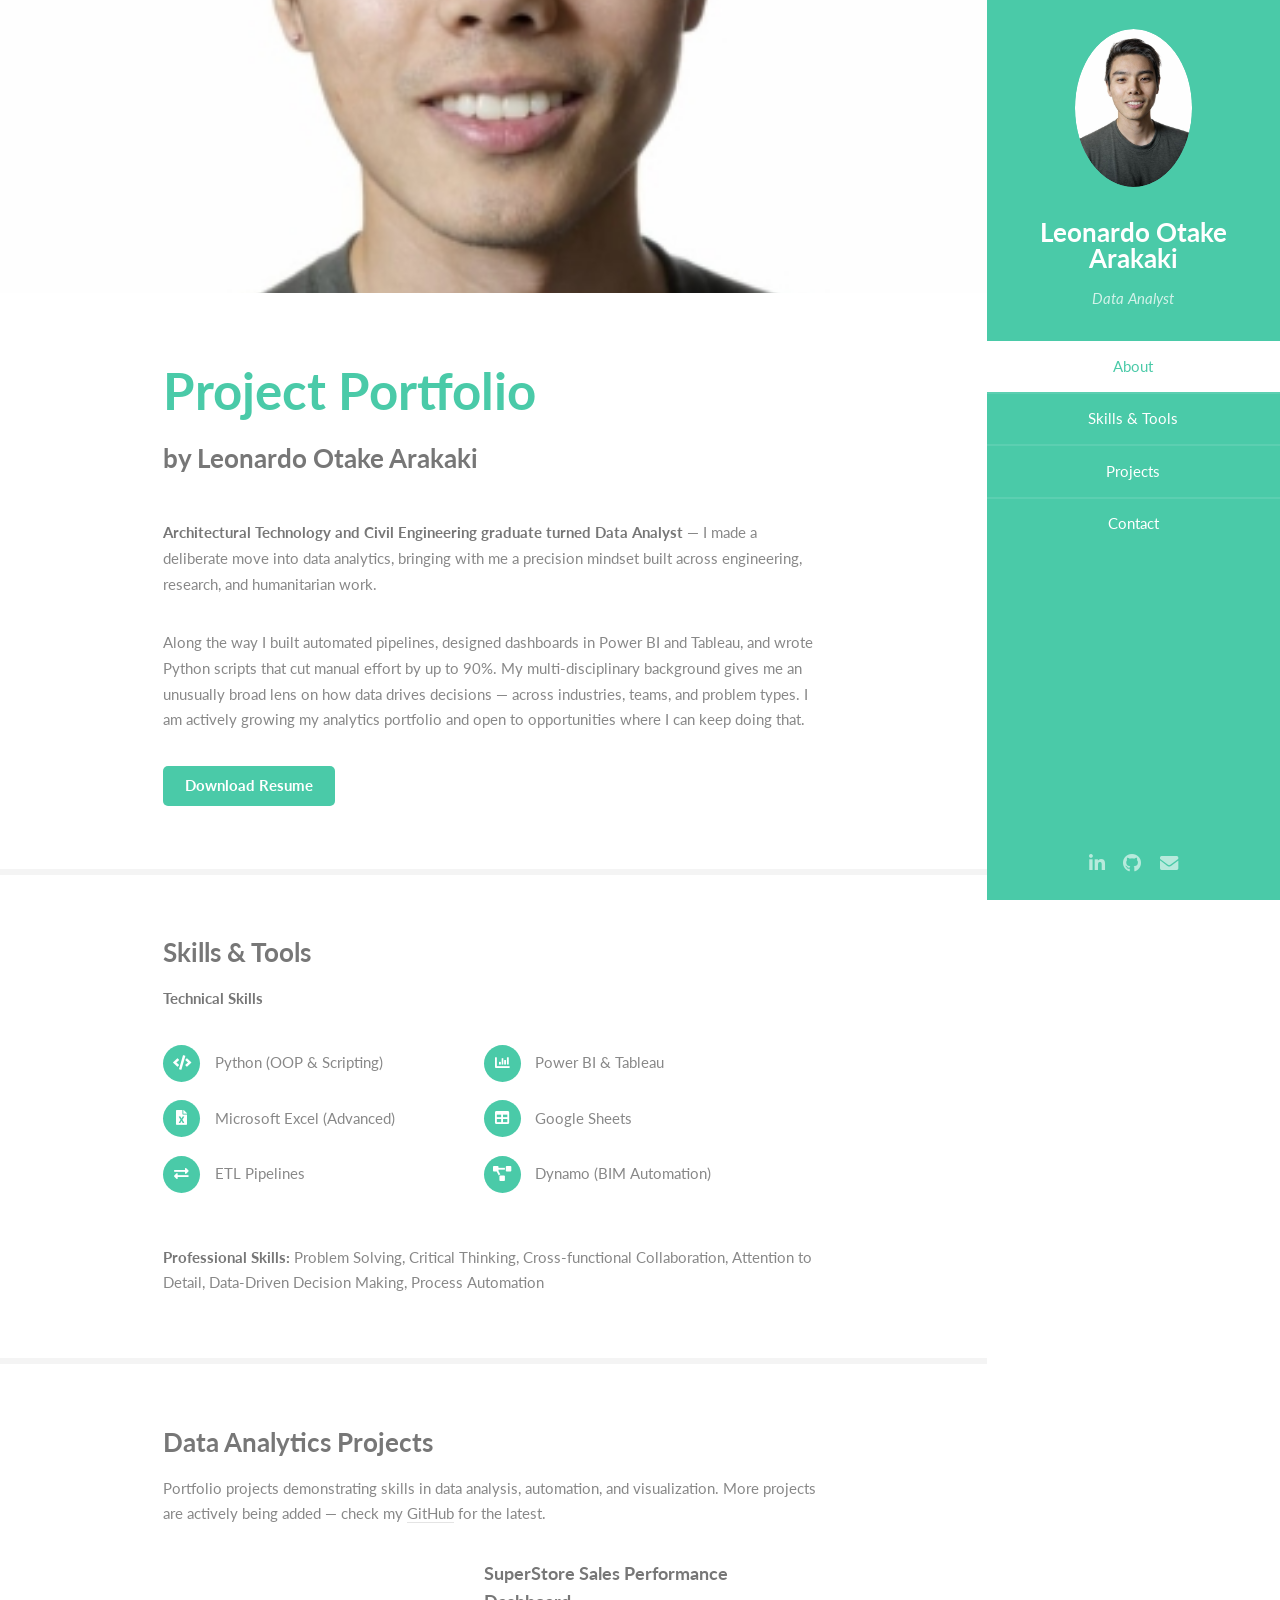
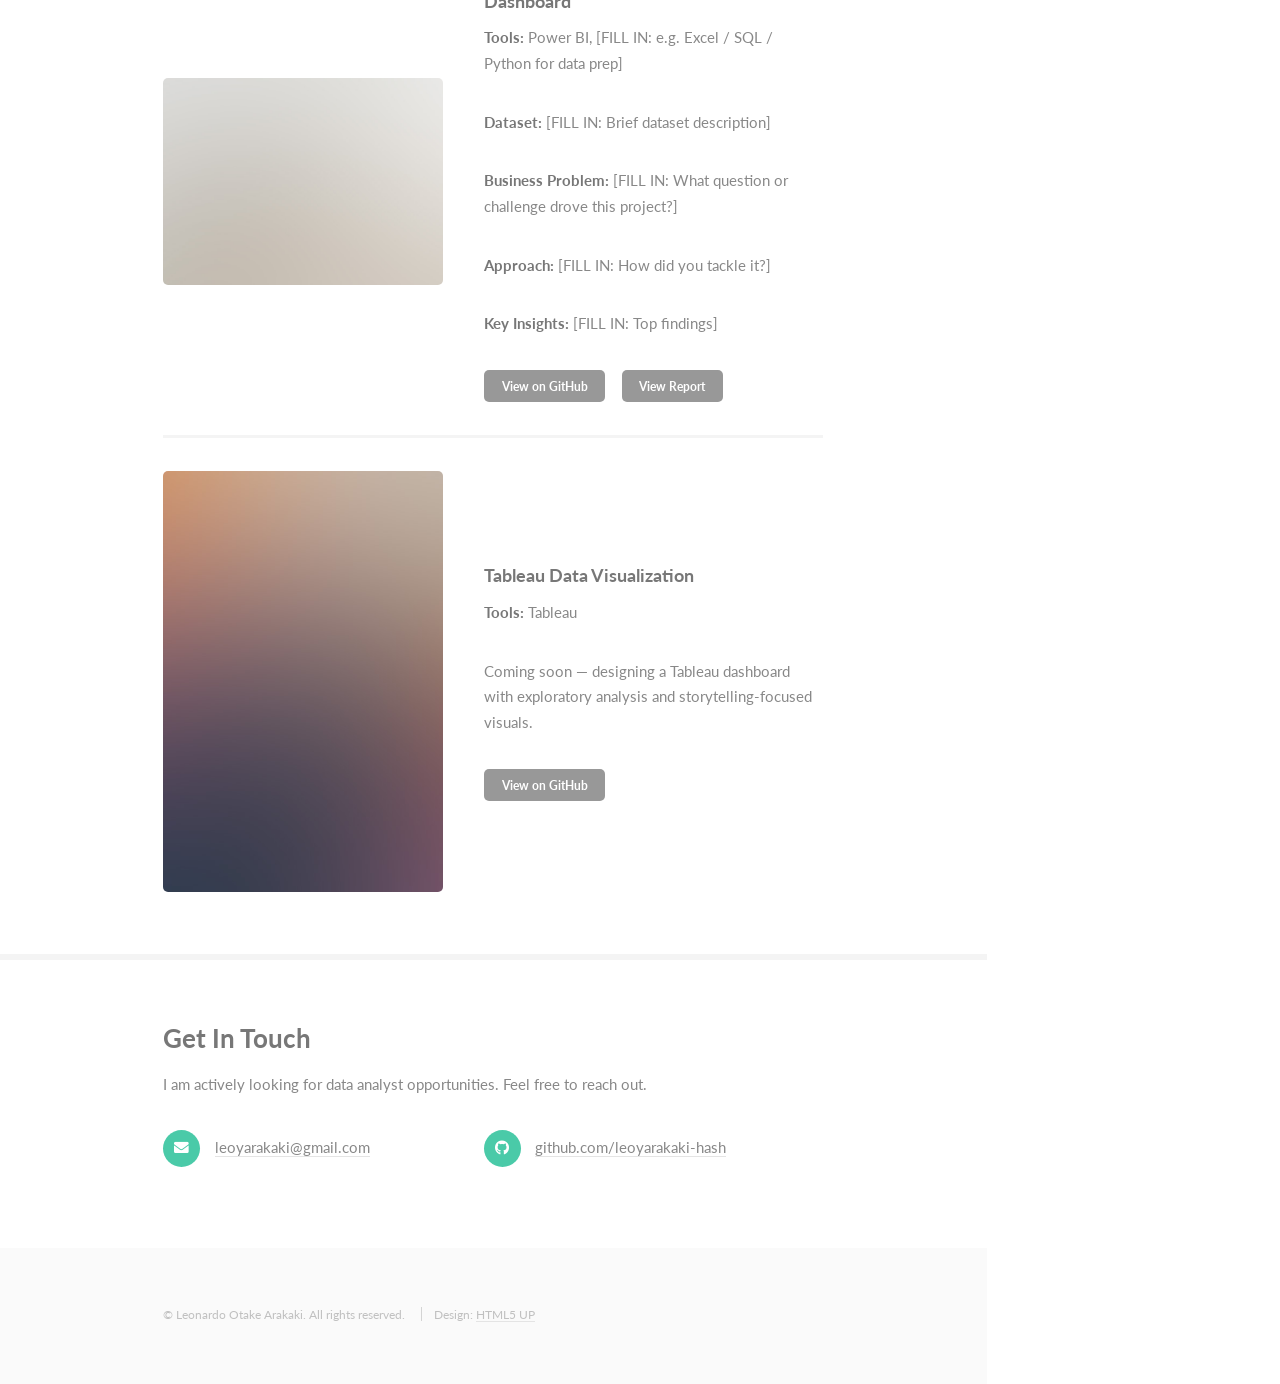
==== commit e4a81957: "Preserve Paradigm Shift layout and add LinkedIn to sidebar - Save old Paradigm Shift layout as parad" ====
--- a/index.html
+++ b/index.html
@@ -32,6 +32,7 @@
 				</nav>
 				<footer>
 					<ul class="icons">
+						<li><a href="https://www.linkedin.com/in/leonardoarakaki" class="icon brands fa-linkedin-in" target="_blank"><span class="label">LinkedIn</span></a></li>
 						<li><a href="https://github.com/leoyarakaki-hash" class="icon brands fa-github" target="_blank"><span class="label">GitHub</span></a></li>
 						<li><a href="mailto:leoyarakaki@gmail.com" class="icon solid fa-envelope"><span class="label">Email</span></a></li>
 					</ul>
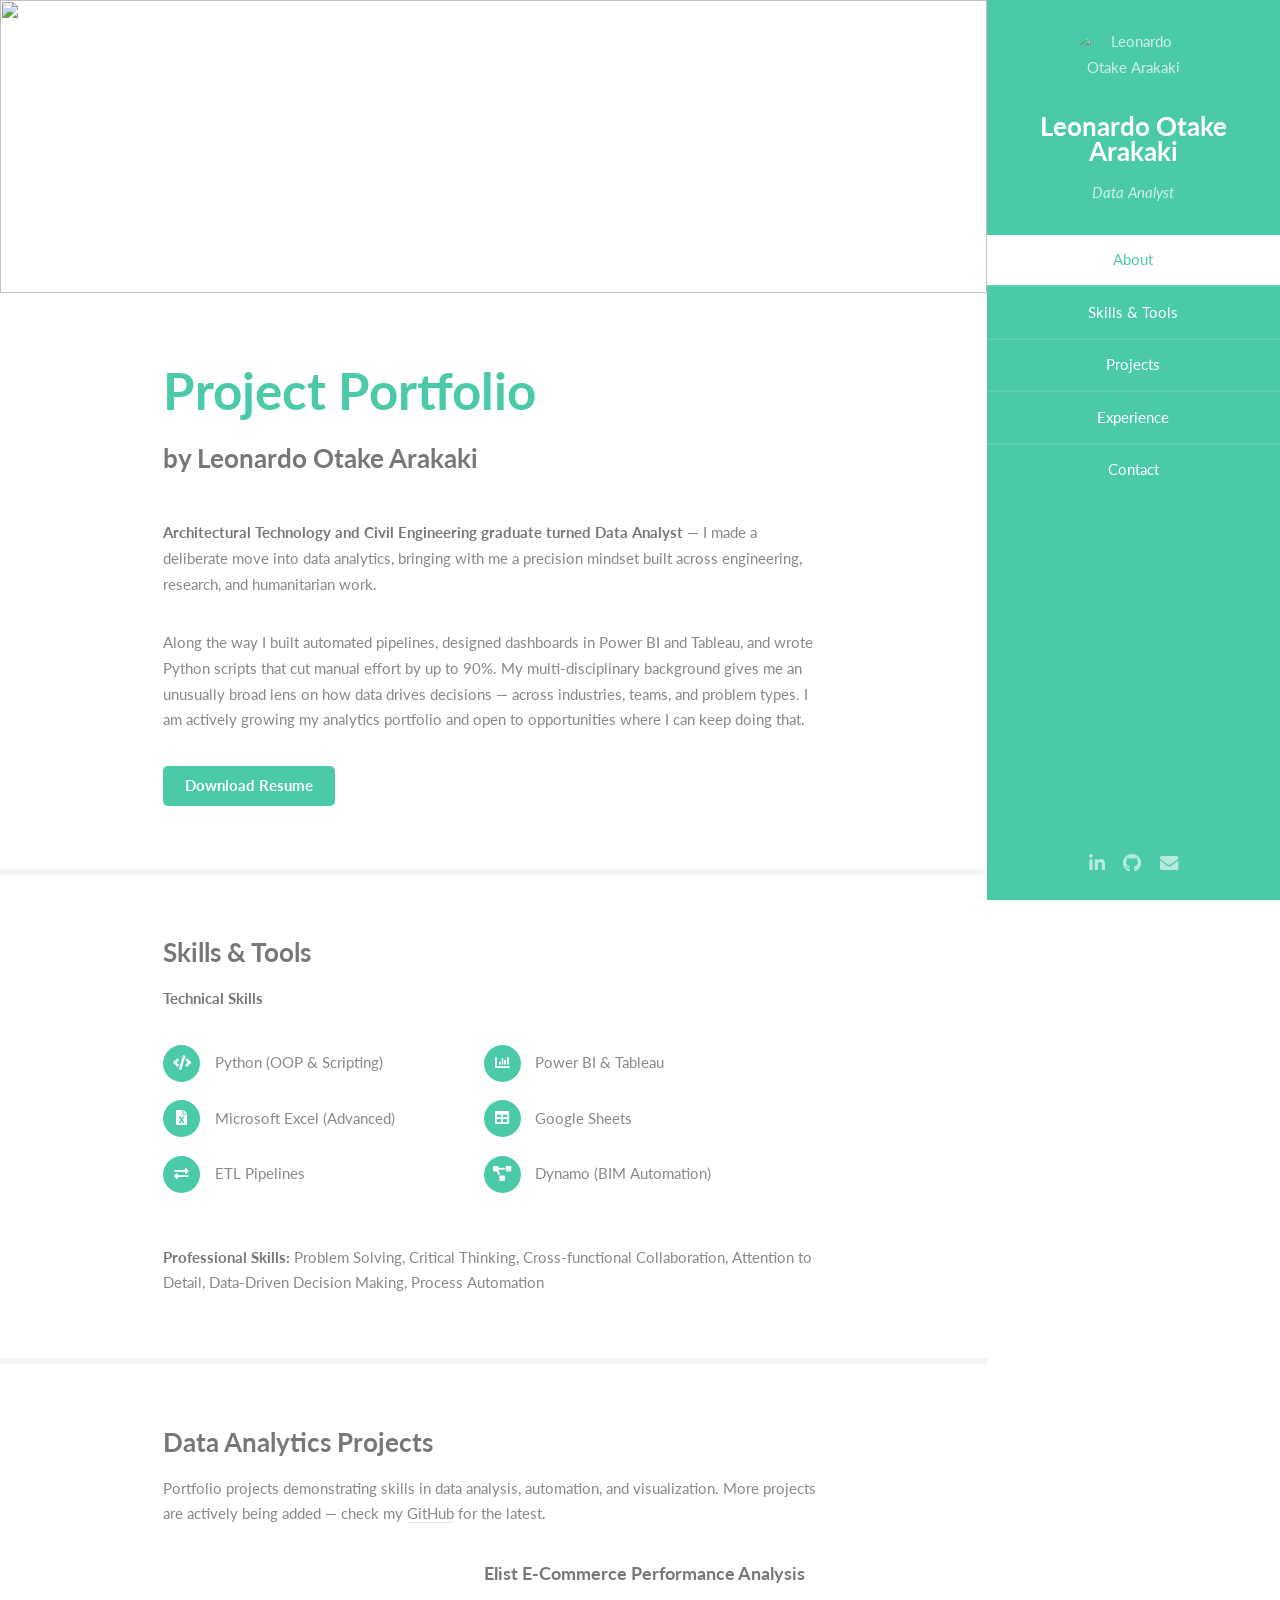
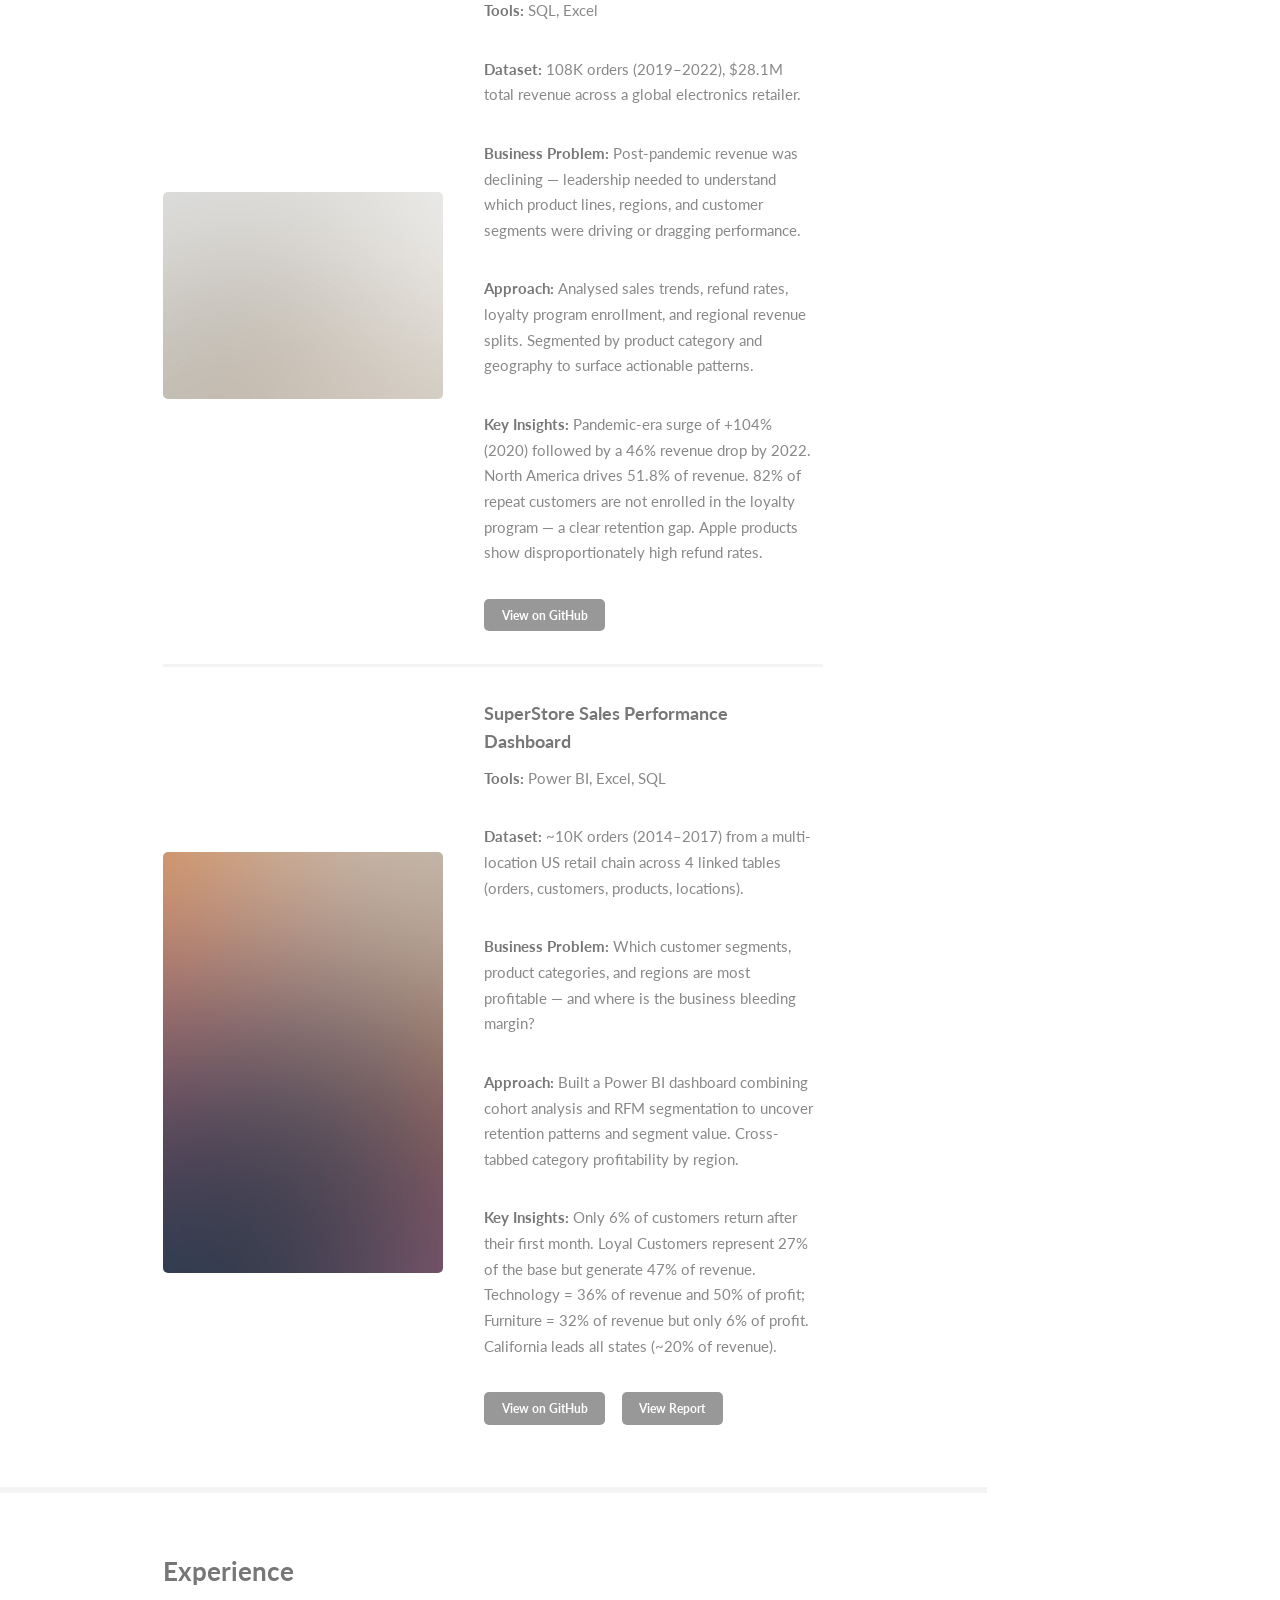
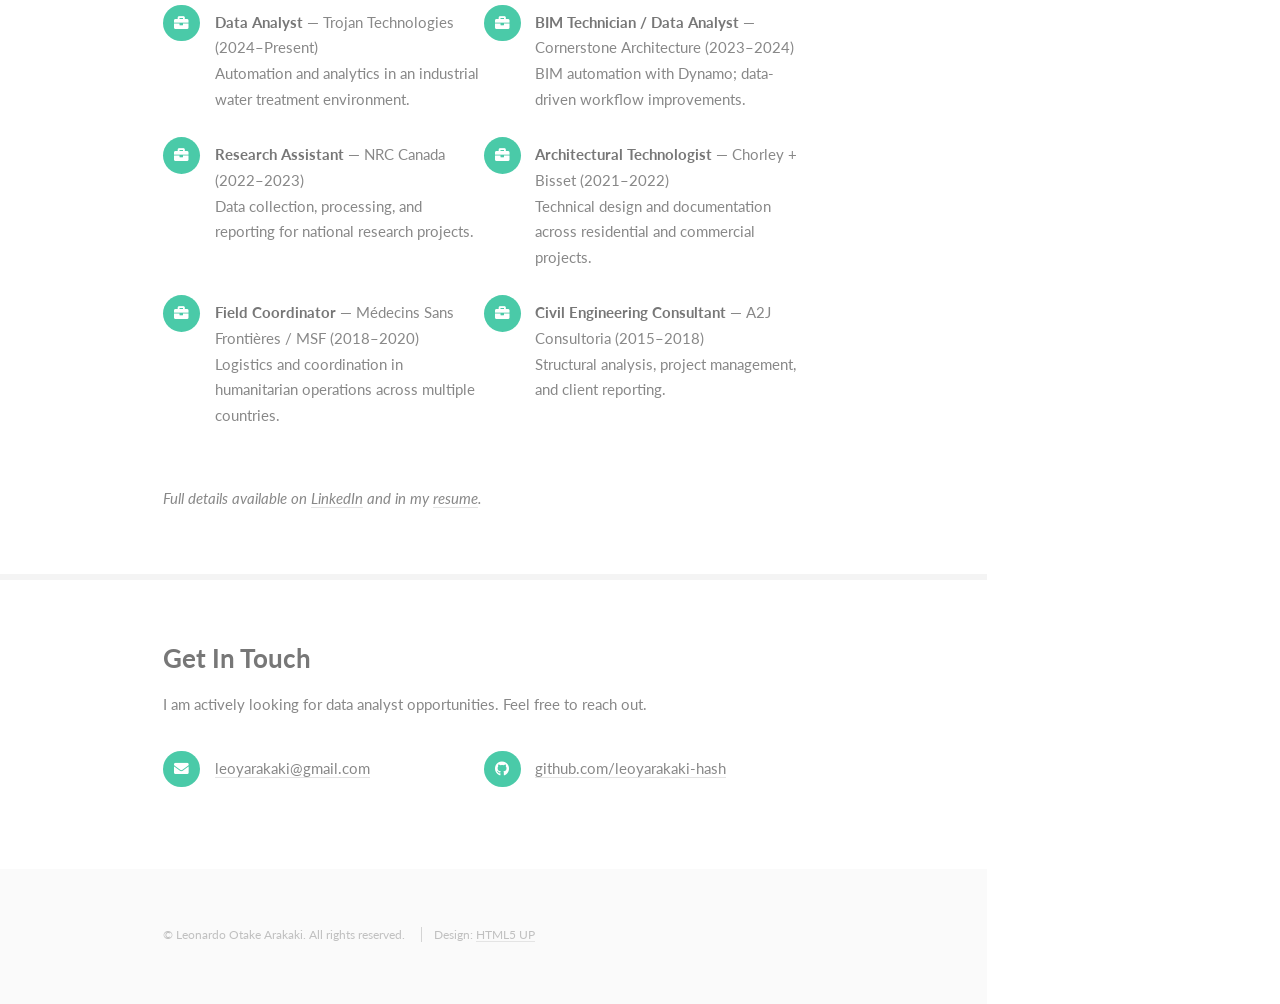
==== commit a5d4c1db: "Update portfolio: real project content, add Experience section - Replace SuperStore placeholder with" ====
--- a/index.html
+++ b/index.html
@@ -27,6 +27,7 @@
 						<li><a href="#about" class="active">About</a></li>
 						<li><a href="#skills">Skills &amp; Tools</a></li>
 						<li><a href="#projects">Projects</a></li>
+						<li><a href="#experience">Experience</a></li>
 						<li><a href="#contact">Contact</a></li>
 					</ul>
 				</nav>
@@ -87,37 +88,56 @@
 									<p>Portfolio projects demonstrating skills in data analysis, automation, and visualization. More projects are actively being added — check my <a href="https://github.com/leoyarakaki-hash" target="_blank">GitHub</a> for the latest.</p>
 									<div class="features">
 
+										<!-- Elist E-Commerce -->
+										<article>
+											<a href="images/gallery/fulls/07.jpg" class="image"><img src="images/gallery/thumbs/07.jpg" alt="Elist E-Commerce Analysis" /></a>
+											<div class="inner">
+												<h4>Elist E-Commerce Performance Analysis</h4>
+												<p><strong>Tools:</strong> SQL, Excel</p>
+												<p><strong>Dataset:</strong> 108K orders (2019–2022), $28.1M total revenue across a global electronics retailer.</p>
+												<p><strong>Business Problem:</strong> Post-pandemic revenue was declining — leadership needed to understand which product lines, regions, and customer segments were driving or dragging performance.</p>
+												<p><strong>Approach:</strong> Analysed sales trends, refund rates, loyalty program enrollment, and regional revenue splits. Segmented by product category and geography to surface actionable patterns.</p>
+												<p><strong>Key Insights:</strong> Pandemic-era surge of +104% (2020) followed by a 46% revenue drop by 2022. North America drives 51.8% of revenue. 82% of repeat customers are not enrolled in the loyalty program — a clear retention gap. Apple products show disproportionately high refund rates.</p>
+												<ul class="actions">
+													<li><a href="https://github.com/leoyarakaki-hash/Elist" class="button small" target="_blank">View on GitHub</a></li>
+												</ul>
+											</div>
+										</article>
+
 										<!-- SuperStore Power BI -->
 										<article>
-											<a href="images/gallery/fulls/07.jpg" class="image"><img src="images/gallery/thumbs/07.jpg" alt="SuperStore Sales Dashboard" /></a>
+											<a href="images/gallery/fulls/09.jpg" class="image"><img src="images/gallery/thumbs/09.jpg" alt="SuperStore Sales Dashboard" /></a>
 											<div class="inner">
 												<h4>SuperStore Sales Performance Dashboard</h4>
-												<p><strong>Tools:</strong> Power BI, [FILL IN: e.g. Excel / SQL / Python for data prep]</p>
-												<p><strong>Dataset:</strong> [FILL IN: Brief dataset description]</p>
-												<p><strong>Business Problem:</strong> [FILL IN: What question or challenge drove this project?]</p>
-												<p><strong>Approach:</strong> [FILL IN: How did you tackle it?]</p>
-												<p><strong>Key Insights:</strong> [FILL IN: Top findings]</p>
+												<p><strong>Tools:</strong> Power BI, Excel, SQL</p>
+												<p><strong>Dataset:</strong> ~10K orders (2014–2017) from a multi-location US retail chain across 4 linked tables (orders, customers, products, locations).</p>
+												<p><strong>Business Problem:</strong> Which customer segments, product categories, and regions are most profitable — and where is the business bleeding margin?</p>
+												<p><strong>Approach:</strong> Built a Power BI dashboard combining cohort analysis and RFM segmentation to uncover retention patterns and segment value. Cross-tabbed category profitability by region.</p>
+												<p><strong>Key Insights:</strong> Only 6% of customers return after their first month. Loyal Customers represent 27% of the base but generate 47% of revenue. Technology = 36% of revenue and 50% of profit; Furniture = 32% of revenue but only 6% of profit. California leads all states (~20% of revenue).</p>
 												<ul class="actions">
-													<li><a href="https://github.com/leoyarakaki-hash/superstore-powerbi" class="button small" target="_blank">View on GitHub</a></li>
+													<li><a href="https://github.com/leoyarakaki-hash/SuperStore" class="button small" target="_blank">View on GitHub</a></li>
 													<li><a href="SuperStore.pdf" class="button small" target="_blank">View Report</a></li>
 												</ul>
 											</div>
 										</article>
 
-										<!-- Tableau -->
-										<article>
-											<a href="images/gallery/fulls/09.jpg" class="image"><img src="images/gallery/thumbs/09.jpg" alt="Tableau Dashboard" /></a>
-											<div class="inner">
-												<h4>Tableau Data Visualization</h4>
-												<p><strong>Tools:</strong> Tableau</p>
-												<p>Coming soon — designing a Tableau dashboard with exploratory analysis and storytelling-focused visuals.</p>
-												<ul class="actions">
-													<li><a href="https://github.com/leoyarakaki-hash" class="button small" target="_blank">View on GitHub</a></li>
-												</ul>
-											</div>
-										</article>
+									</div>
+								</div>
+							</section>
 
-									</div>
+						<!-- Experience -->
+							<section id="experience">
+								<div class="container">
+									<h3>Experience</h3>
+									<ul class="feature-icons">
+										<li class="icon solid fa-briefcase"><strong>Data Analyst</strong> — Trojan Technologies (2024–Present)<br />Automation and analytics in an industrial water treatment environment.</li>
+										<li class="icon solid fa-briefcase"><strong>BIM Technician / Data Analyst</strong> — Cornerstone Architecture (2023–2024)<br />BIM automation with Dynamo; data-driven workflow improvements.</li>
+										<li class="icon solid fa-briefcase"><strong>Research Assistant</strong> — NRC Canada (2022–2023)<br />Data collection, processing, and reporting for national research projects.</li>
+										<li class="icon solid fa-briefcase"><strong>Architectural Technologist</strong> — Chorley + Bisset (2021–2022)<br />Technical design and documentation across residential and commercial projects.</li>
+										<li class="icon solid fa-briefcase"><strong>Field Coordinator</strong> — Médecins Sans Frontières / MSF (2018–2020)<br />Logistics and coordination in humanitarian operations across multiple countries.</li>
+										<li class="icon solid fa-briefcase"><strong>Civil Engineering Consultant</strong> — A2J Consultoria (2015–2018)<br />Structural analysis, project management, and client reporting.</li>
+									</ul>
+									<p><em>Full details available on <a href="https://www.linkedin.com/in/leonardoarakaki" target="_blank">LinkedIn</a> and in my <a href="Leonardo_OtakeArakaki_Resume_DA.pdf" target="_blank">resume</a>.</em></p>
 								</div>
 							</section>
 
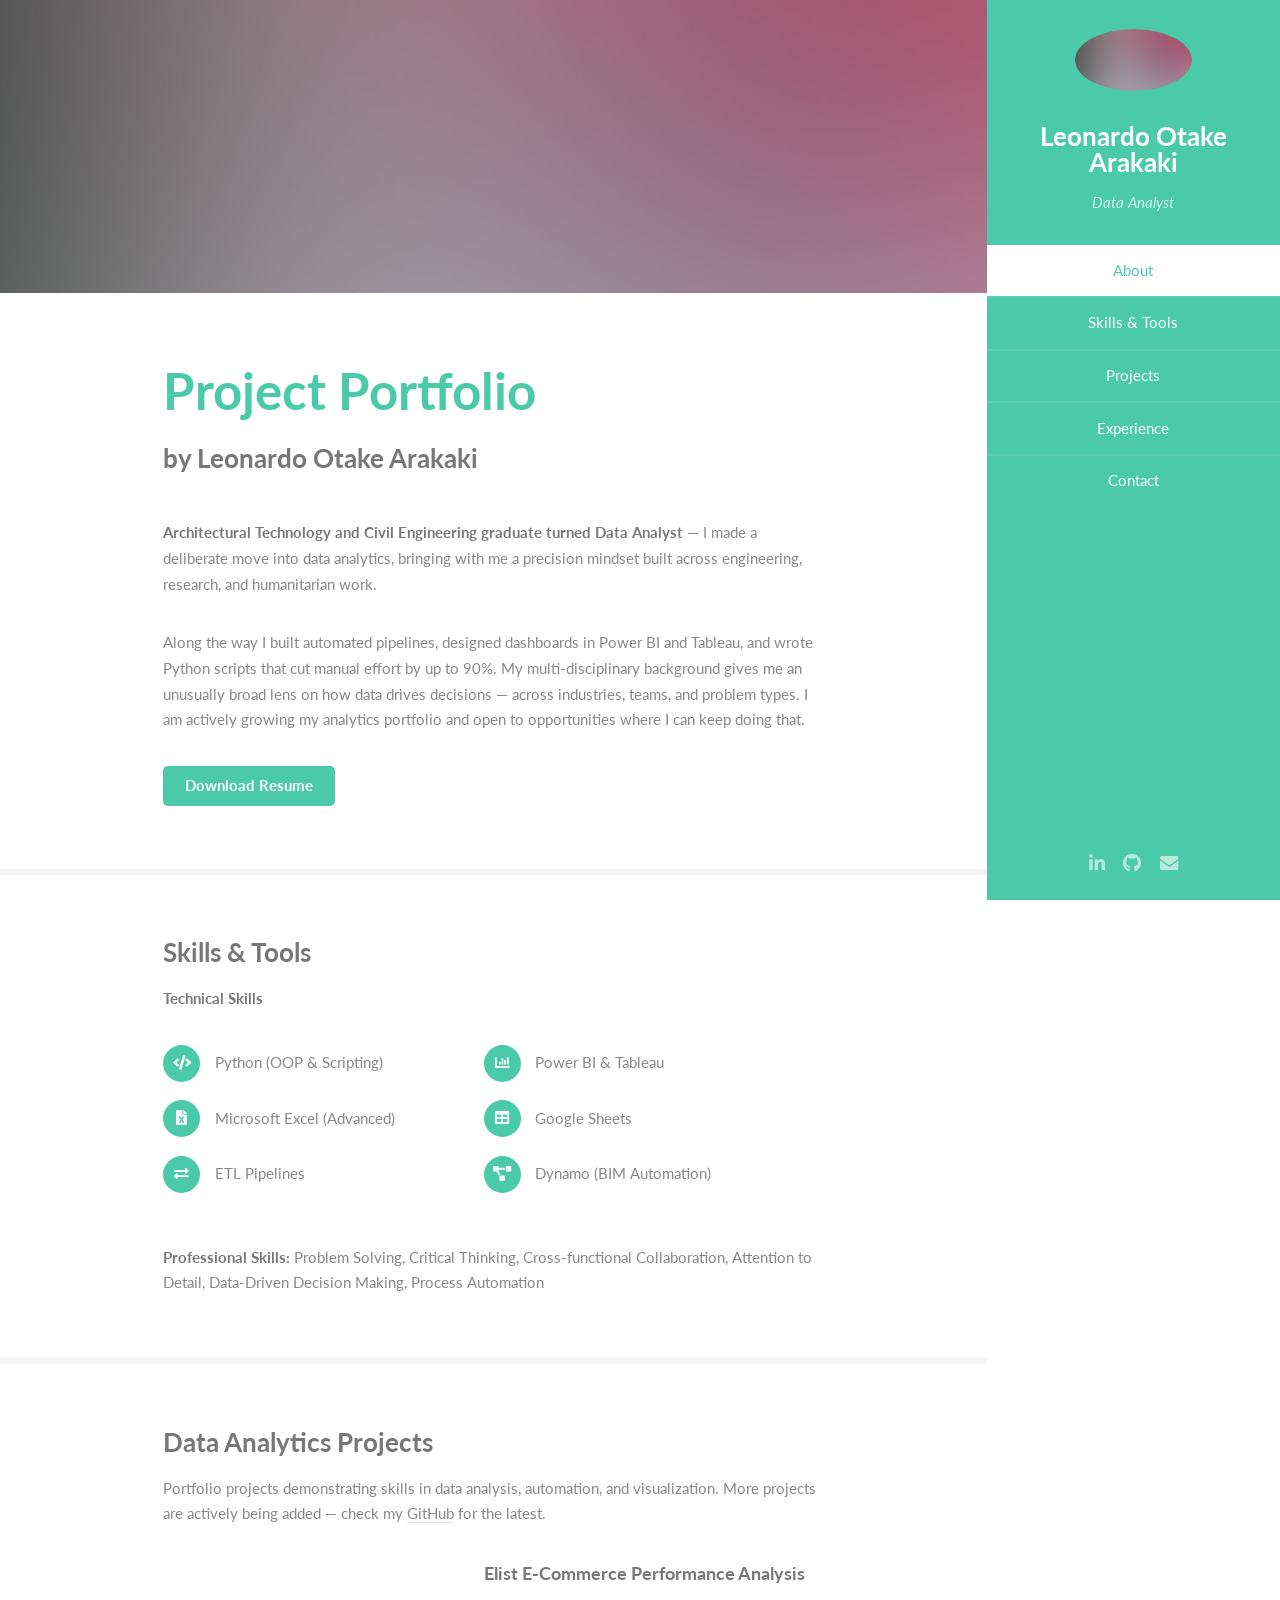
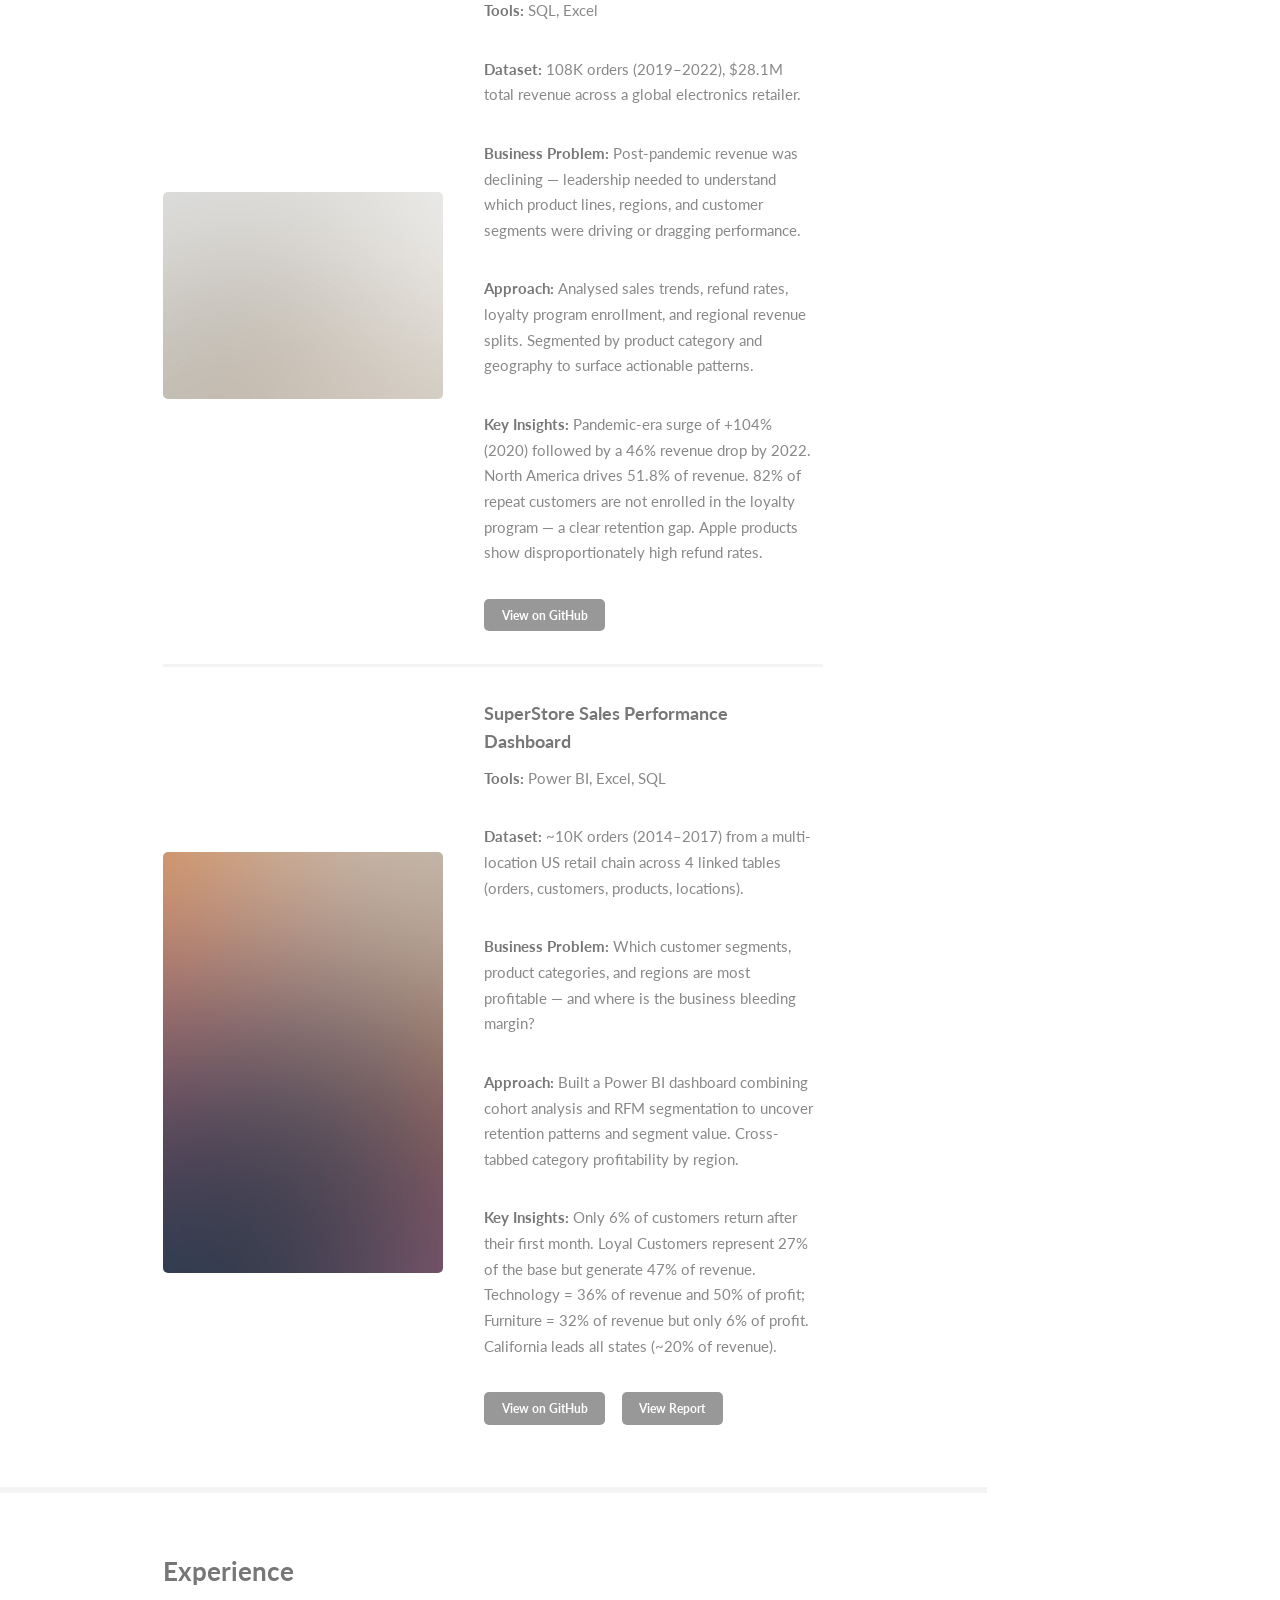
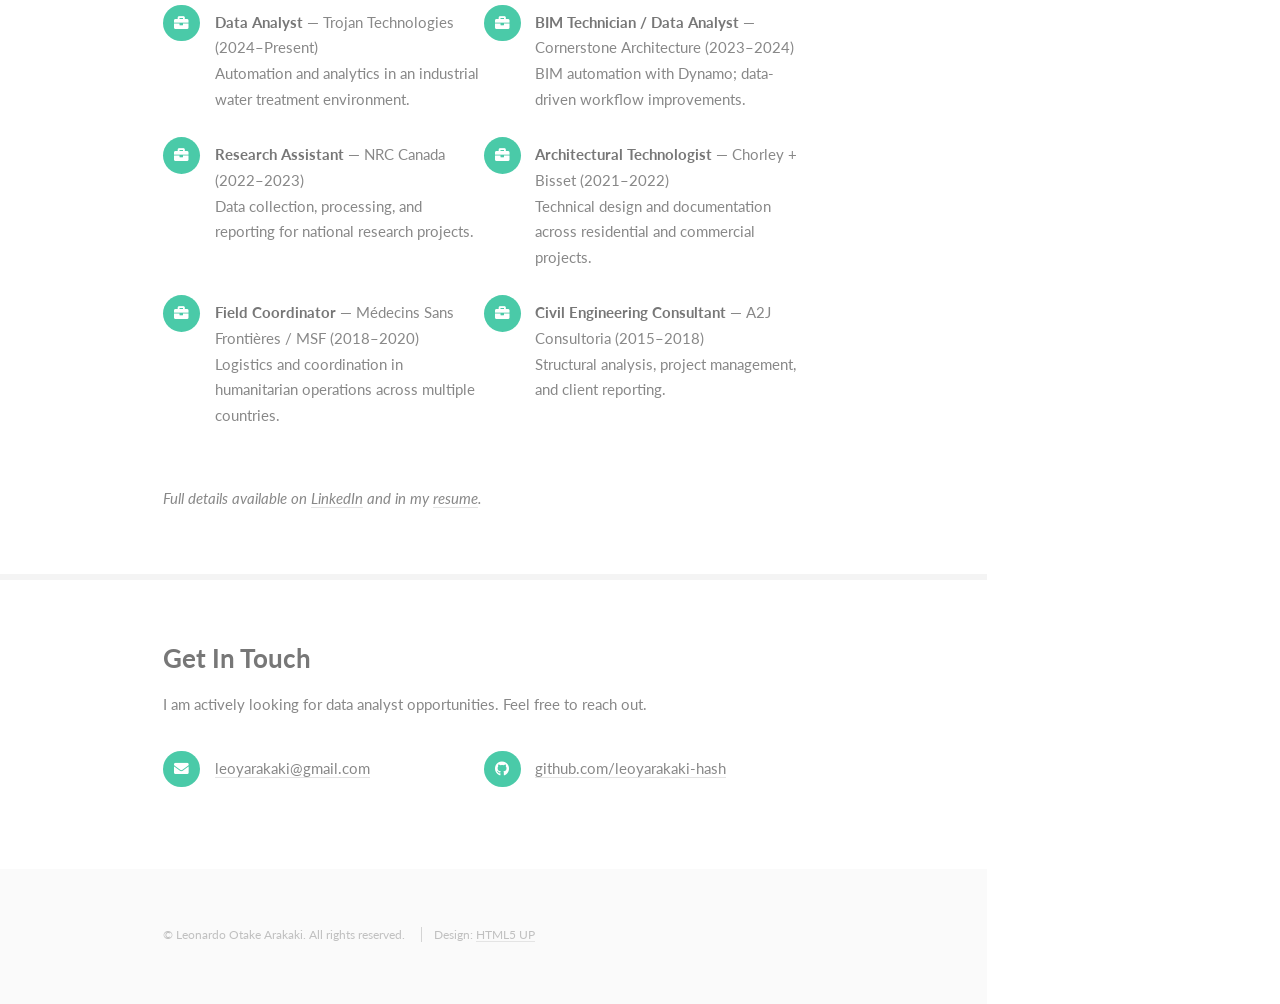
==== commit 0a8cdc84: "Use new photo (pic02.jpg) after main branch update https://claude.ai/code/session_017BvykJcYJazkRtZE" ====
--- a/index.html
+++ b/index.html
@@ -18,7 +18,7 @@
 		<!-- Header -->
 			<section id="header">
 				<header>
-					<span class="image avatar"><img src="images/pic01.jpg" alt="Leonardo Otake Arakaki" /></span>
+					<span class="image avatar"><img src="images/pic02.jpg" alt="Leonardo Otake Arakaki" /></span>
 					<h1 id="logo"><a href="#">Leonardo Otake Arakaki</a></h1>
 					<p>Data Analyst</p>
 				</header>
@@ -49,7 +49,7 @@
 						<!-- About -->
 							<section id="about">
 								<div class="image main" data-position="center">
-									<img src="images/pic01.jpg" alt="" />
+									<img src="images/pic02.jpg" alt="" />
 								</div>
 								<div class="container">
 									<header class="major">
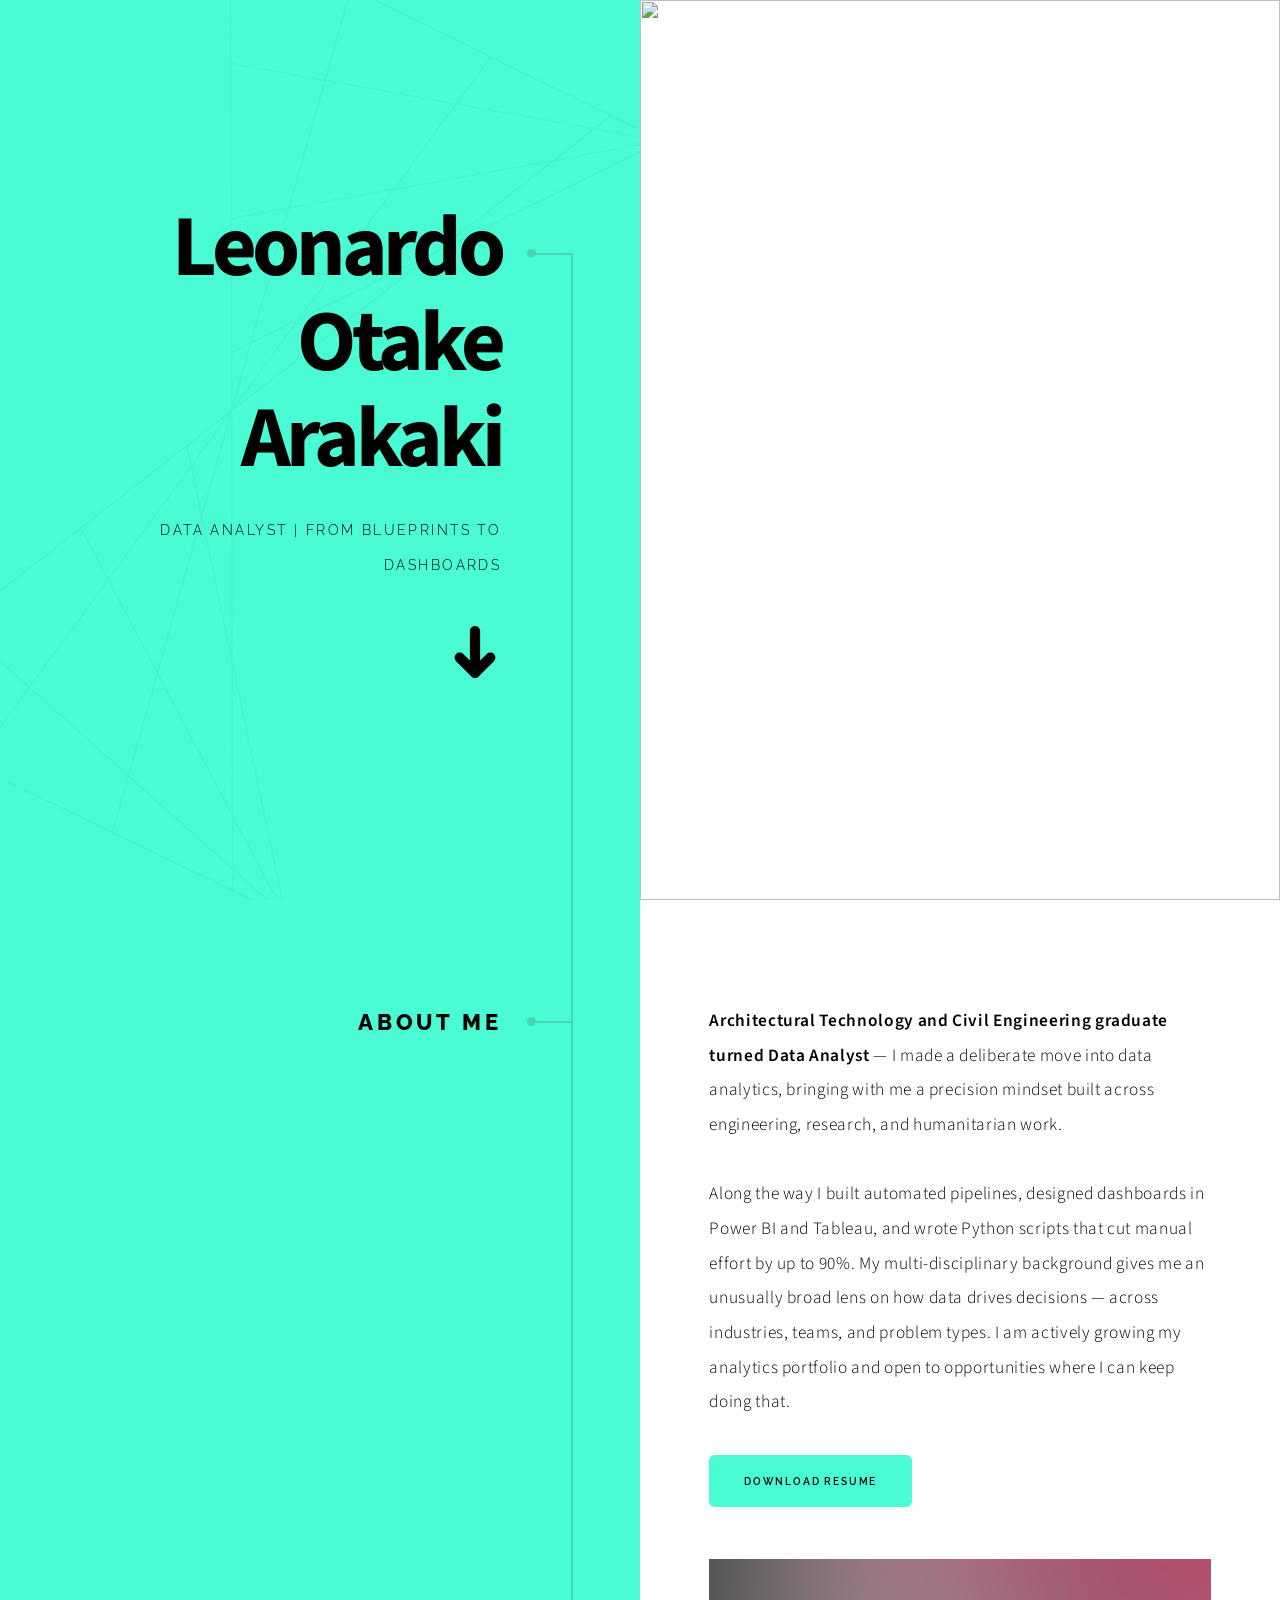
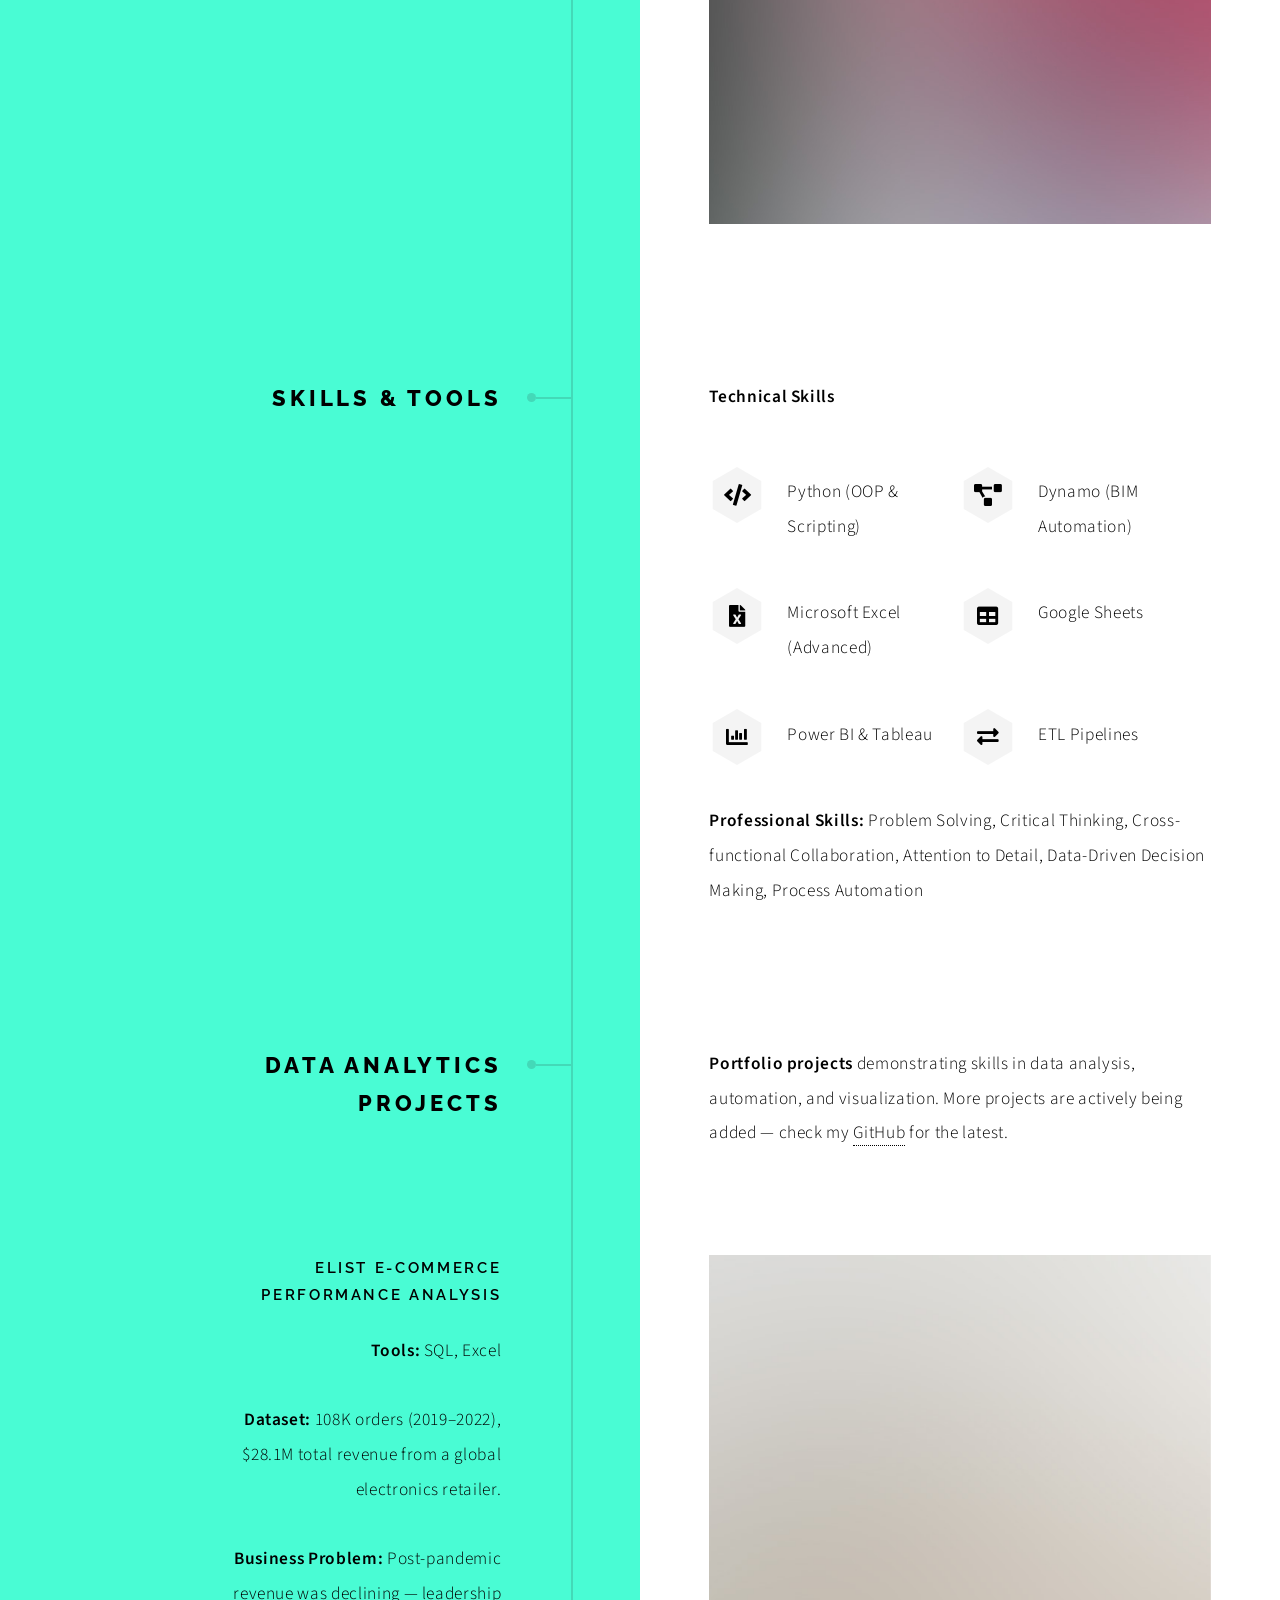
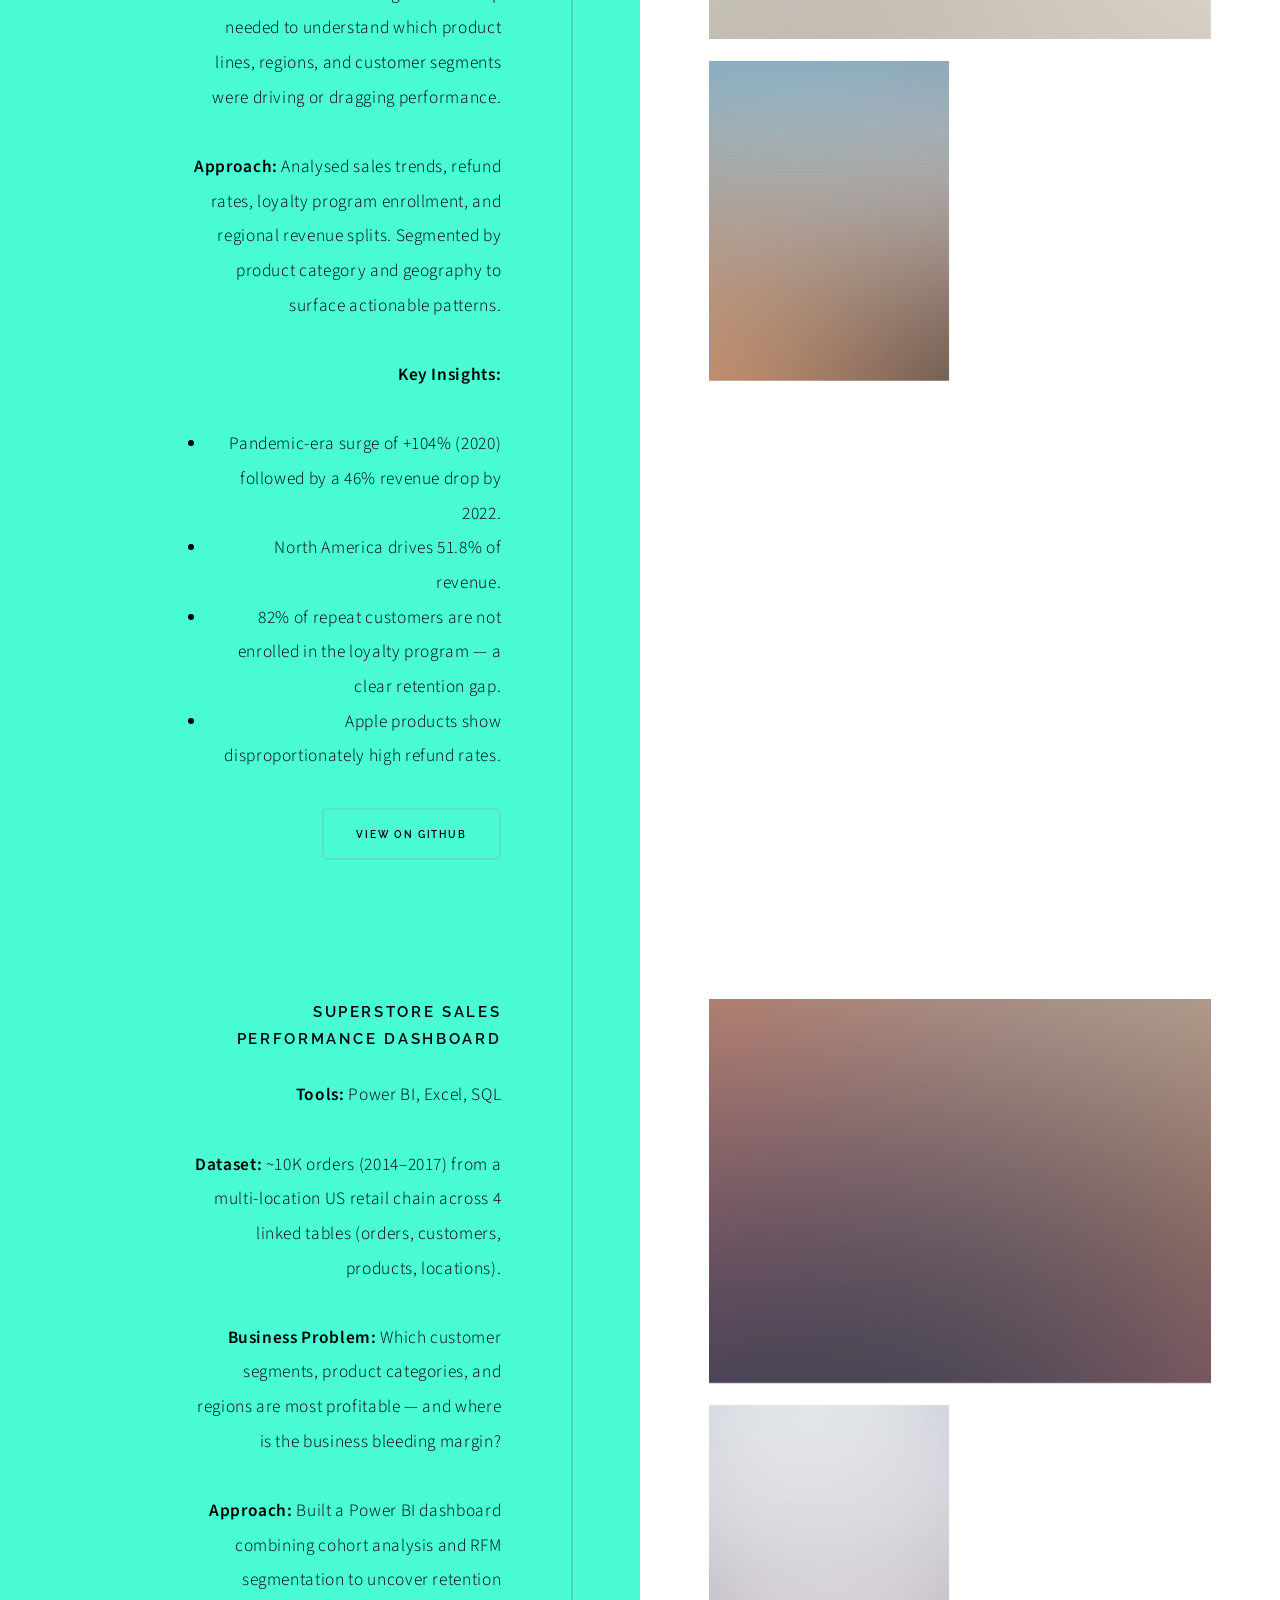
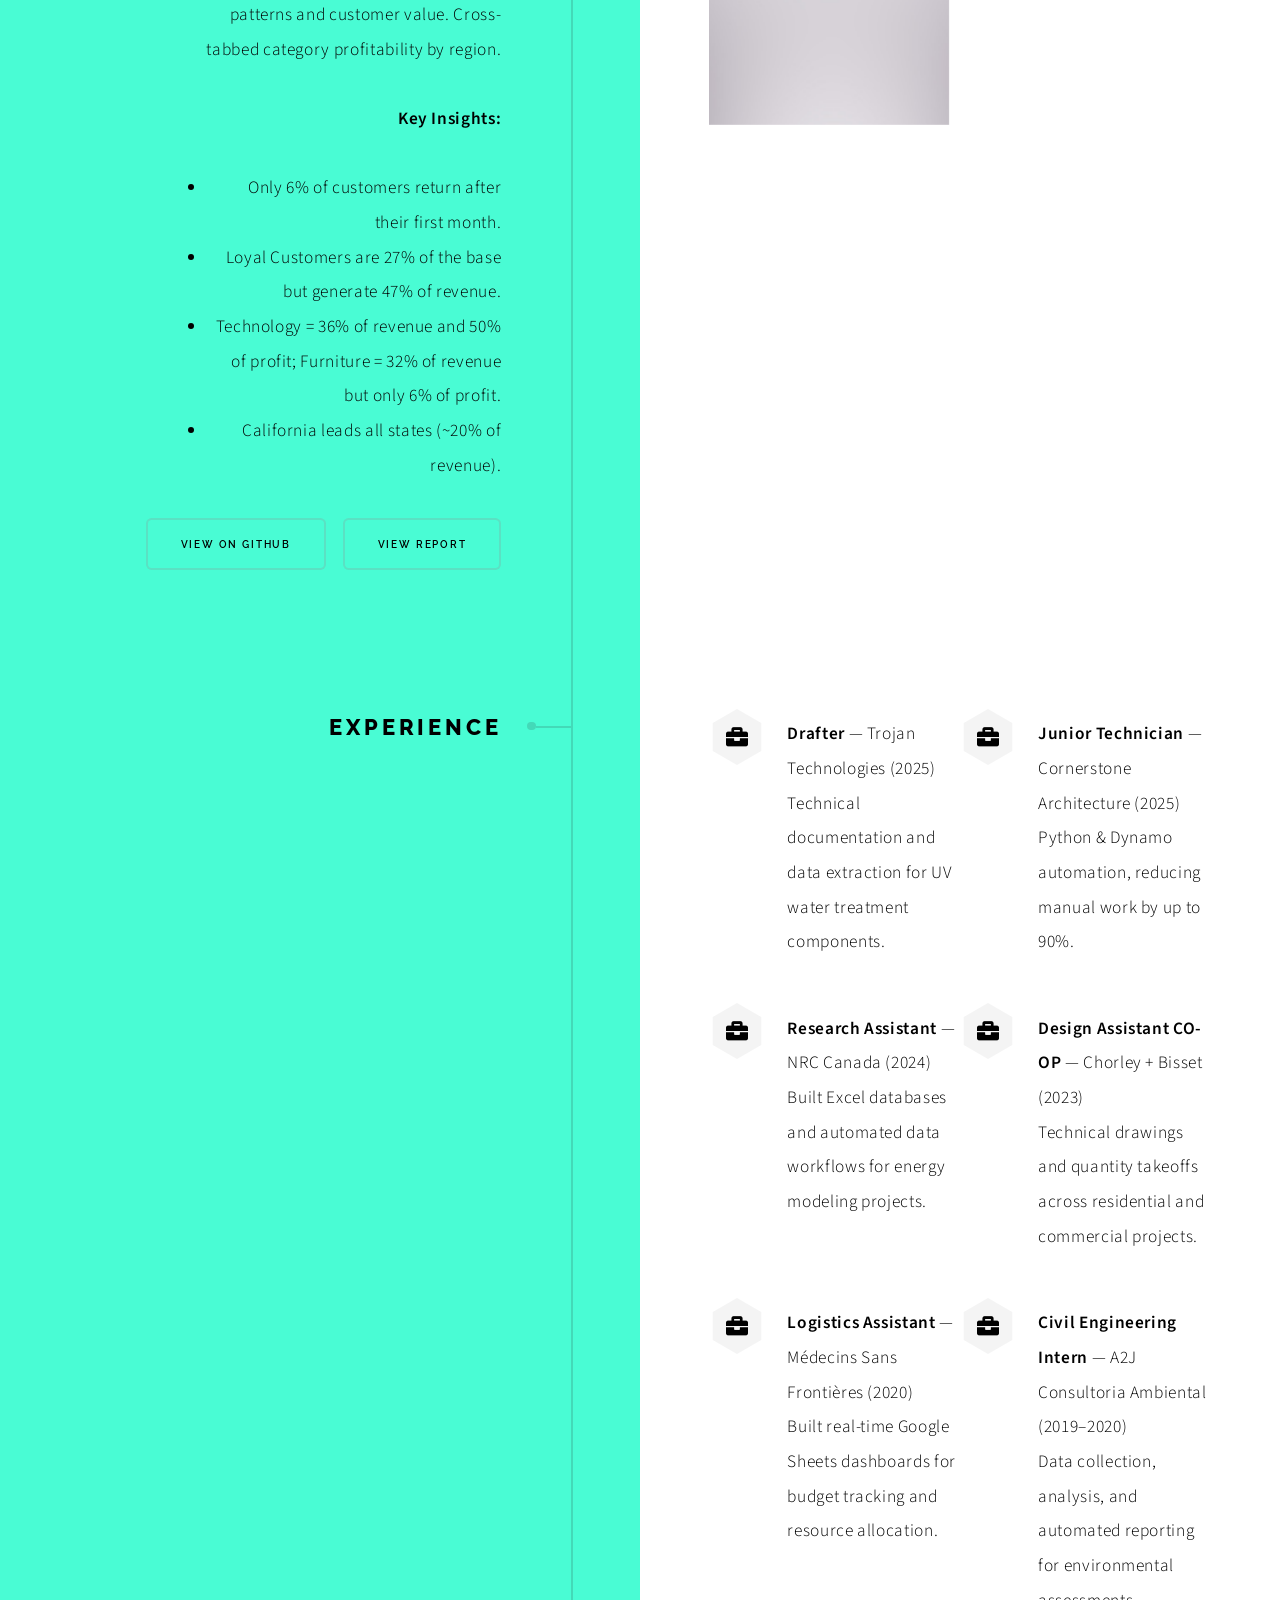
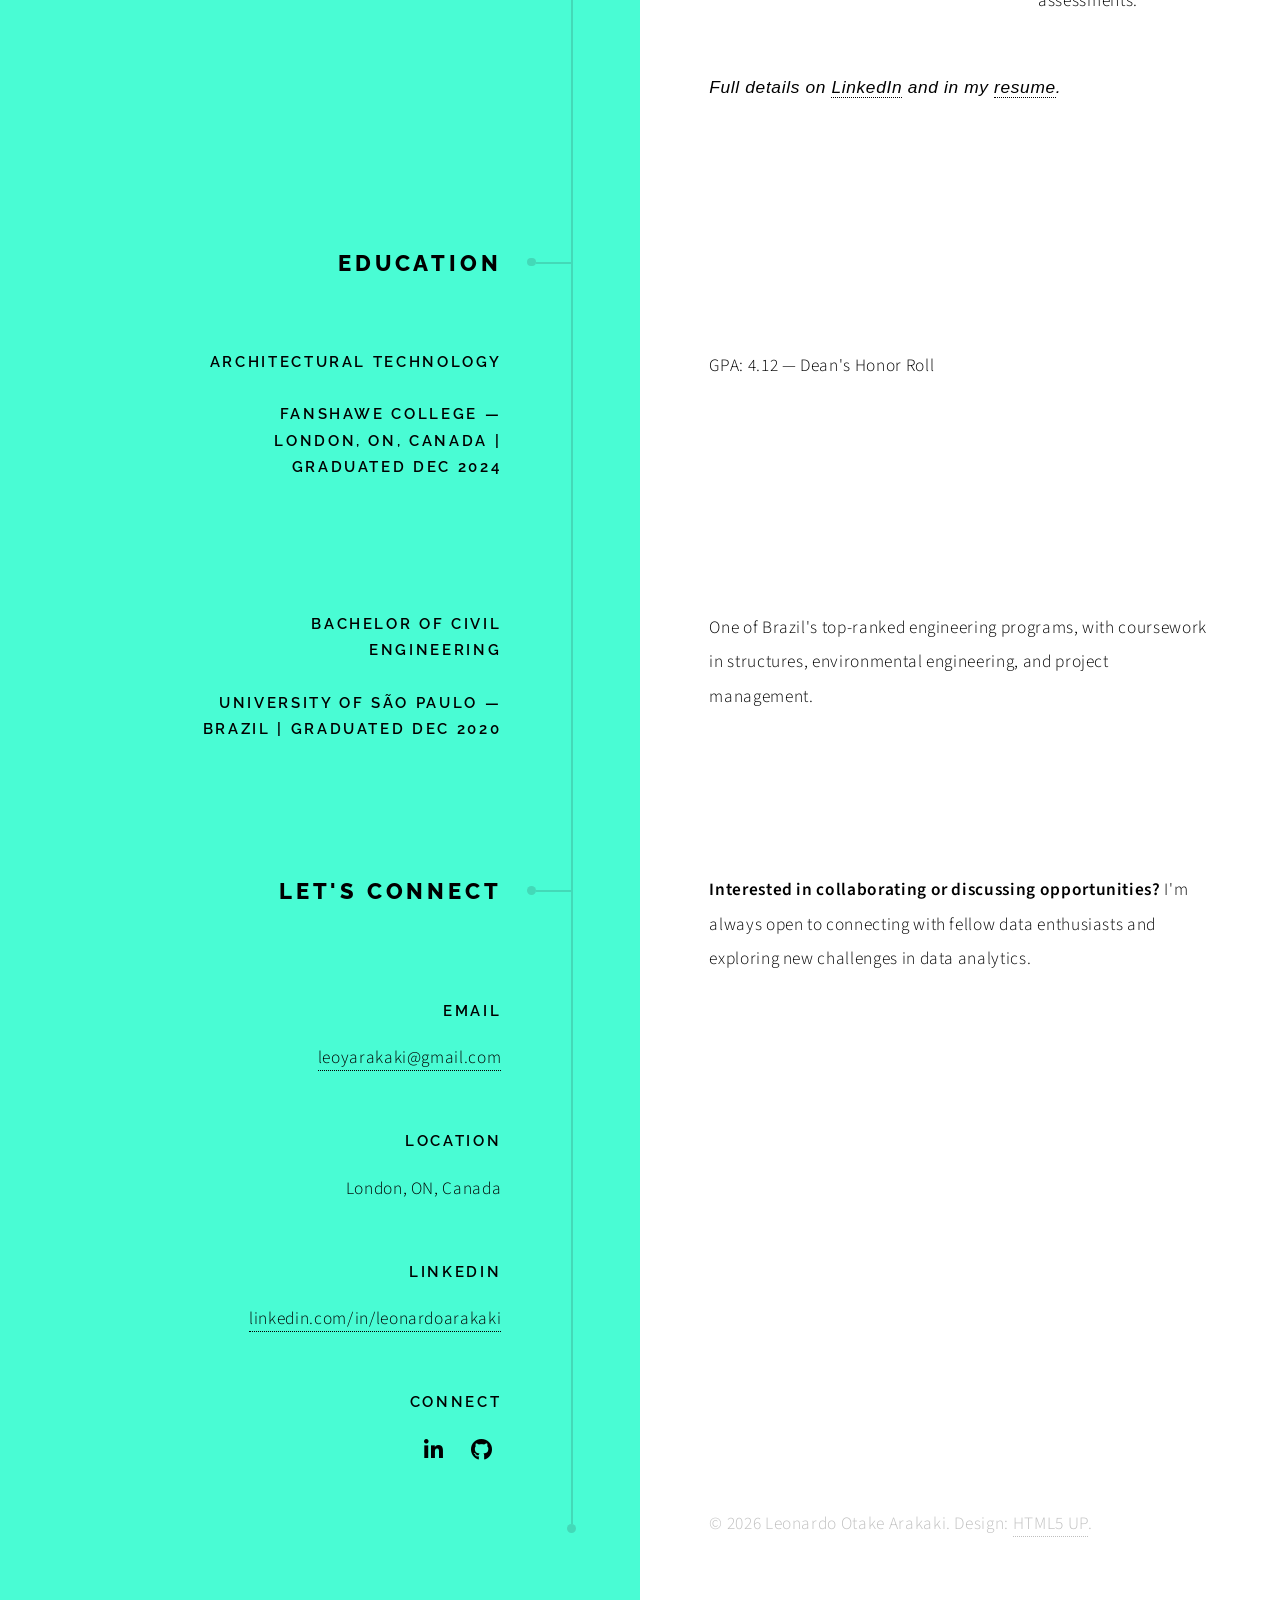
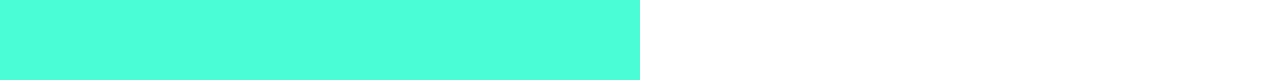
==== commit 10ff5edd: "Revert to Paradigm Shift template, update projects and experience - Restore Paradigm Shift layout (w" ====
--- a/index.html
+++ b/index.html
@@ -1,180 +1,230 @@
 <!DOCTYPE HTML>
 <!--
-	Read Only by HTML5 UP
+	Paradigm Shift by HTML5 UP
 	html5up.net | @ajlkn
 	Free for personal and commercial use under the CCA 3.0 license (html5up.net/license)
 -->
 <html>
 	<head>
-		<title>Data Analyst Portfolio - Leonardo Otake Arakaki</title>
+		<title>Portfolio - Leonardo Otake Arakaki</title>
 		<meta charset="utf-8" />
 		<meta name="viewport" content="width=device-width, initial-scale=1, user-scalable=no" />
-		<meta name="description" content="Data Analyst Portfolio - Leonardo Otake Arakaki" />
-		<meta name="keywords" content="data analysis, python, power bi, tableau, excel, portfolio" />
-		<link rel="stylesheet" href="html5up-read-only/assets/css/main.css" />
+		<meta name="description" content="Data Analysis Portfolio - Leonardo Otake Arakaki" />
+		<meta name="keywords" content="data analysis, python, automation, power bi, tableau, excel, portfolio" />
+		<link rel="stylesheet" href="assets/css/main.css" />
 	</head>
 	<body class="is-preload">
 
-		<!-- Header -->
-			<section id="header">
-				<header>
-					<span class="image avatar"><img src="images/pic02.jpg" alt="Leonardo Otake Arakaki" /></span>
-					<h1 id="logo"><a href="#">Leonardo Otake Arakaki</a></h1>
-					<p>Data Analyst</p>
-				</header>
-				<nav id="nav">
-					<ul>
-						<li><a href="#about" class="active">About</a></li>
-						<li><a href="#skills">Skills &amp; Tools</a></li>
-						<li><a href="#projects">Projects</a></li>
-						<li><a href="#experience">Experience</a></li>
-						<li><a href="#contact">Contact</a></li>
-					</ul>
-				</nav>
-				<footer>
-					<ul class="icons">
-						<li><a href="https://www.linkedin.com/in/leonardoarakaki" class="icon brands fa-linkedin-in" target="_blank"><span class="label">LinkedIn</span></a></li>
-						<li><a href="https://github.com/leoyarakaki-hash" class="icon brands fa-github" target="_blank"><span class="label">GitHub</span></a></li>
-						<li><a href="mailto:leoyarakaki@gmail.com" class="icon solid fa-envelope"><span class="label">Email</span></a></li>
-					</ul>
-				</footer>
-			</section>
-
 		<!-- Wrapper -->
 			<div id="wrapper">
 
-				<!-- Main -->
-					<div id="main">
-
-						<!-- About -->
-							<section id="about">
-								<div class="image main" data-position="center">
-									<img src="images/pic02.jpg" alt="" />
-								</div>
-								<div class="container">
-									<header class="major">
-										<h2>Project Portfolio</h2>
-										<p>by Leonardo Otake Arakaki</p>
+				<!-- Intro -->
+					<section class="intro">
+						<header>
+							<h1>Leonardo Otake Arakaki</h1>
+							<p>Data Analyst | From Blueprints to Dashboards</p>
+							<ul class="actions">
+								<li><a href="#first" class="arrow scrolly"><span class="label">Next</span></a></li>
+							</ul>
+						</header>
+						<div class="content">
+							<span class="image fill" data-position="center"><img src="images/pic01.jpg" alt="" /></span>
+						</div>
+					</section>
+
+				<!-- Section: About -->
+					<section id="first">
+						<header>
+							<h2>About Me</h2>
+						</header>
+						<div class="content">
+							<p><strong>Architectural Technology and Civil Engineering graduate turned Data Analyst</strong> — I made a deliberate move into data analytics, bringing with me a precision mindset built across engineering, research, and humanitarian work.</p>
+							<p>Along the way I built automated pipelines, designed dashboards in Power BI and Tableau, and wrote Python scripts that cut manual effort by up to 90%. My multi-disciplinary background gives me an unusually broad lens on how data drives decisions — across industries, teams, and problem types. I am actively growing my analytics portfolio and open to opportunities where I can keep doing that.</p>
+							<ul class="actions">
+								<li><a href="Leonardo_OtakeArakaki_Resume_DA.pdf" class="button primary" target="_blank">Download Resume</a></li>
+							</ul>
+							<span class="image main"><img src="images/pic02.jpg" alt="" /></span>
+						</div>
+					</section>
+
+				<!-- Section: Skills -->
+					<section>
+						<header>
+							<h2>Skills & Tools</h2>
+						</header>
+						<div class="content">
+							<p><strong>Technical Skills</strong></p>
+							<ul class="feature-icons">
+								<li class="icon solid fa-code">Python (OOP & Scripting)</li>
+								<li class="icon solid fa-project-diagram">Dynamo (BIM Automation)</li>
+								<li class="icon solid fa-file-excel">Microsoft Excel (Advanced)</li>
+								<li class="icon solid fa-table">Google Sheets</li>
+								<li class="icon solid fa-chart-bar">Power BI & Tableau</li>
+								<li class="icon solid fa-exchange-alt">ETL Pipelines</li>
+							</ul>
+							<p><strong>Professional Skills:</strong> Problem Solving, Critical Thinking, Cross-functional Collaboration, Attention to Detail, Data-Driven Decision Making, Process Automation</p>
+						</div>
+					</section>
+
+				<!-- Section: Projects -->
+					<section>
+						<header>
+							<h2>Data Analytics Projects</h2>
+						</header>
+						<div class="content">
+							<p><strong>Portfolio projects</strong> demonstrating skills in data analysis, automation, and visualization. More projects are actively being added &mdash; check my <a href="https://github.com/leoyarakaki-hash" target="_blank">GitHub</a> for the latest.</p>
+
+							<!-- Project: Elist -->
+								<section>
+									<header>
+										<h3>Elist E-Commerce Performance Analysis</h3>
+										<p><strong>Tools:</strong> SQL, Excel</p>
+										<p><strong>Dataset:</strong> 108K orders (2019&ndash;2022), $28.1M total revenue from a global electronics retailer.</p>
+										<p><strong>Business Problem:</strong> Post-pandemic revenue was declining &mdash; leadership needed to understand which product lines, regions, and customer segments were driving or dragging performance.</p>
+										<p><strong>Approach:</strong> Analysed sales trends, refund rates, loyalty program enrollment, and regional revenue splits. Segmented by product category and geography to surface actionable patterns.</p>
+										<p><strong>Key Insights:</strong></p>
+										<ul>
+											<li>Pandemic-era surge of +104% (2020) followed by a 46% revenue drop by 2022.</li>
+											<li>North America drives 51.8% of revenue.</li>
+											<li>82% of repeat customers are not enrolled in the loyalty program &mdash; a clear retention gap.</li>
+											<li>Apple products show disproportionately high refund rates.</li>
+										</ul>
+										<ul class="actions">
+											<li><a href="https://github.com/leoyarakaki-hash/Elist" class="button" target="_blank">View on GitHub</a></li>
+										</ul>
 									</header>
-									<p><strong>Architectural Technology and Civil Engineering graduate turned Data Analyst</strong> — I made a deliberate move into data analytics, bringing with me a precision mindset built across engineering, research, and humanitarian work.</p>
-									<p>Along the way I built automated pipelines, designed dashboards in Power BI and Tableau, and wrote Python scripts that cut manual effort by up to 90%. My multi-disciplinary background gives me an unusually broad lens on how data drives decisions — across industries, teams, and problem types. I am actively growing my analytics portfolio and open to opportunities where I can keep doing that.</p>
-									<ul class="actions">
-										<li><a href="Leonardo_OtakeArakaki_Resume_DA.pdf" class="button primary" target="_blank">Download Resume</a></li>
-									</ul>
+									<div class="content">
+										<div class="gallery">
+											<a href="images/gallery/fulls/07.jpg" class="landscape"><img src="images/gallery/thumbs/07.jpg" alt="" /></a>
+											<a href="images/gallery/fulls/08.jpg"><img src="images/gallery/thumbs/08.jpg" alt="" /></a>
+										</div>
+									</div>
+								</section>
+
+							<!-- Project: SuperStore -->
+								<section>
+									<header>
+										<h3>SuperStore Sales Performance Dashboard</h3>
+										<p><strong>Tools:</strong> Power BI, Excel, SQL</p>
+										<p><strong>Dataset:</strong> ~10K orders (2014&ndash;2017) from a multi-location US retail chain across 4 linked tables (orders, customers, products, locations).</p>
+										<p><strong>Business Problem:</strong> Which customer segments, product categories, and regions are most profitable &mdash; and where is the business bleeding margin?</p>
+										<p><strong>Approach:</strong> Built a Power BI dashboard combining cohort analysis and RFM segmentation to uncover retention patterns and customer value. Cross-tabbed category profitability by region.</p>
+										<p><strong>Key Insights:</strong></p>
+										<ul>
+											<li>Only 6% of customers return after their first month.</li>
+											<li>Loyal Customers are 27% of the base but generate 47% of revenue.</li>
+											<li>Technology = 36% of revenue and 50% of profit; Furniture = 32% of revenue but only 6% of profit.</li>
+											<li>California leads all states (~20% of revenue).</li>
+										</ul>
+										<ul class="actions">
+											<li><a href="https://github.com/leoyarakaki-hash/SuperStore" class="button" target="_blank">View on GitHub</a></li>
+											<li><a href="SuperStore.pdf" class="button" target="_blank">View Report</a></li>
+										</ul>
+									</header>
+									<div class="content">
+										<div class="gallery">
+											<a href="images/gallery/fulls/09.jpg" class="landscape"><img src="images/gallery/thumbs/09.jpg" alt="" /></a>
+											<a href="images/gallery/fulls/10.jpg"><img src="images/gallery/thumbs/10.jpg" alt="" /></a>
+										</div>
+									</div>
+								</section>
+
+						</div>
+					</section>
+
+				<!-- Section: Experience -->
+					<section>
+						<header>
+							<h2>Experience</h2>
+						</header>
+						<div class="content">
+							<ul class="feature-icons">
+								<li class="icon solid fa-briefcase"><strong>Drafter</strong> &mdash; Trojan Technologies (2025)<br />Technical documentation and data extraction for UV water treatment components.</li>
+								<li class="icon solid fa-briefcase"><strong>Junior Technician</strong> &mdash; Cornerstone Architecture (2025)<br />Python &amp; Dynamo automation, reducing manual work by up to 90%.</li>
+								<li class="icon solid fa-briefcase"><strong>Research Assistant</strong> &mdash; NRC Canada (2024)<br />Built Excel databases and automated data workflows for energy modeling projects.</li>
+								<li class="icon solid fa-briefcase"><strong>Design Assistant CO-OP</strong> &mdash; Chorley + Bisset (2023)<br />Technical drawings and quantity takeoffs across residential and commercial projects.</li>
+								<li class="icon solid fa-briefcase"><strong>Logistics Assistant</strong> &mdash; M&eacute;decins Sans Fronti&egrave;res (2020)<br />Built real-time Google Sheets dashboards for budget tracking and resource allocation.</li>
+								<li class="icon solid fa-briefcase"><strong>Civil Engineering Intern</strong> &mdash; A2J Consultoria Ambiental (2019&ndash;2020)<br />Data collection, analysis, and automated reporting for environmental assessments.</li>
+							</ul>
+							<p><em>Full details on <a href="https://www.linkedin.com/in/leonardoarakaki" target="_blank">LinkedIn</a> and in my <a href="Leonardo_OtakeArakaki_Resume_DA.pdf" target="_blank">resume</a>.</em></p>
+						</div>
+					</section>
+
+				<!-- Section: Education -->
+					<section>
+						<header>
+							<h2>Education</h2>
+						</header>
+						<div class="content">
+
+							<section>
+								<header>
+									<h3>Architectural Technology</h3>
+									<h4>Fanshawe College &mdash; London, ON, Canada | Graduated Dec 2024</h4>
+								</header>
+								<div class="content">
+									<p>GPA: 4.12 &mdash; Dean's Honor Roll</p>
 								</div>
 							</section>
 
-						<!-- Skills -->
-							<section id="skills">
-								<div class="container">
-									<h3>Skills &amp; Tools</h3>
-									<p><strong>Technical Skills</strong></p>
-									<ul class="feature-icons">
-										<li class="icon solid fa-code">Python (OOP &amp; Scripting)</li>
-										<li class="icon solid fa-chart-bar">Power BI &amp; Tableau</li>
-										<li class="icon solid fa-file-excel">Microsoft Excel (Advanced)</li>
-										<li class="icon solid fa-table">Google Sheets</li>
-										<li class="icon solid fa-exchange-alt">ETL Pipelines</li>
-										<li class="icon solid fa-project-diagram">Dynamo (BIM Automation)</li>
-									</ul>
-									<p><strong>Professional Skills:</strong> Problem Solving, Critical Thinking, Cross-functional Collaboration, Attention to Detail, Data-Driven Decision Making, Process Automation</p>
+							<section>
+								<header>
+									<h3>Bachelor of Civil Engineering</h3>
+									<h4>University of S&atilde;o Paulo &mdash; Brazil | Graduated Dec 2020</h4>
+								</header>
+								<div class="content">
+									<p>One of Brazil's top-ranked engineering programs, with coursework in structures, environmental engineering, and project management.</p>
 								</div>
 							</section>
 
-						<!-- Projects -->
-							<section id="projects">
-								<div class="container">
-									<h3>Data Analytics Projects</h3>
-									<p>Portfolio projects demonstrating skills in data analysis, automation, and visualization. More projects are actively being added — check my <a href="https://github.com/leoyarakaki-hash" target="_blank">GitHub</a> for the latest.</p>
-									<div class="features">
-
-										<!-- Elist E-Commerce -->
-										<article>
-											<a href="images/gallery/fulls/07.jpg" class="image"><img src="images/gallery/thumbs/07.jpg" alt="Elist E-Commerce Analysis" /></a>
-											<div class="inner">
-												<h4>Elist E-Commerce Performance Analysis</h4>
-												<p><strong>Tools:</strong> SQL, Excel</p>
-												<p><strong>Dataset:</strong> 108K orders (2019–2022), $28.1M total revenue across a global electronics retailer.</p>
-												<p><strong>Business Problem:</strong> Post-pandemic revenue was declining — leadership needed to understand which product lines, regions, and customer segments were driving or dragging performance.</p>
-												<p><strong>Approach:</strong> Analysed sales trends, refund rates, loyalty program enrollment, and regional revenue splits. Segmented by product category and geography to surface actionable patterns.</p>
-												<p><strong>Key Insights:</strong> Pandemic-era surge of +104% (2020) followed by a 46% revenue drop by 2022. North America drives 51.8% of revenue. 82% of repeat customers are not enrolled in the loyalty program — a clear retention gap. Apple products show disproportionately high refund rates.</p>
-												<ul class="actions">
-													<li><a href="https://github.com/leoyarakaki-hash/Elist" class="button small" target="_blank">View on GitHub</a></li>
-												</ul>
-											</div>
-										</article>
-
-										<!-- SuperStore Power BI -->
-										<article>
-											<a href="images/gallery/fulls/09.jpg" class="image"><img src="images/gallery/thumbs/09.jpg" alt="SuperStore Sales Dashboard" /></a>
-											<div class="inner">
-												<h4>SuperStore Sales Performance Dashboard</h4>
-												<p><strong>Tools:</strong> Power BI, Excel, SQL</p>
-												<p><strong>Dataset:</strong> ~10K orders (2014–2017) from a multi-location US retail chain across 4 linked tables (orders, customers, products, locations).</p>
-												<p><strong>Business Problem:</strong> Which customer segments, product categories, and regions are most profitable — and where is the business bleeding margin?</p>
-												<p><strong>Approach:</strong> Built a Power BI dashboard combining cohort analysis and RFM segmentation to uncover retention patterns and segment value. Cross-tabbed category profitability by region.</p>
-												<p><strong>Key Insights:</strong> Only 6% of customers return after their first month. Loyal Customers represent 27% of the base but generate 47% of revenue. Technology = 36% of revenue and 50% of profit; Furniture = 32% of revenue but only 6% of profit. California leads all states (~20% of revenue).</p>
-												<ul class="actions">
-													<li><a href="https://github.com/leoyarakaki-hash/SuperStore" class="button small" target="_blank">View on GitHub</a></li>
-													<li><a href="SuperStore.pdf" class="button small" target="_blank">View Report</a></li>
-												</ul>
-											</div>
-										</article>
-
-									</div>
-								</div>
-							</section>
-
-						<!-- Experience -->
-							<section id="experience">
-								<div class="container">
-									<h3>Experience</h3>
-									<ul class="feature-icons">
-										<li class="icon solid fa-briefcase"><strong>Data Analyst</strong> — Trojan Technologies (2024–Present)<br />Automation and analytics in an industrial water treatment environment.</li>
-										<li class="icon solid fa-briefcase"><strong>BIM Technician / Data Analyst</strong> — Cornerstone Architecture (2023–2024)<br />BIM automation with Dynamo; data-driven workflow improvements.</li>
-										<li class="icon solid fa-briefcase"><strong>Research Assistant</strong> — NRC Canada (2022–2023)<br />Data collection, processing, and reporting for national research projects.</li>
-										<li class="icon solid fa-briefcase"><strong>Architectural Technologist</strong> — Chorley + Bisset (2021–2022)<br />Technical design and documentation across residential and commercial projects.</li>
-										<li class="icon solid fa-briefcase"><strong>Field Coordinator</strong> — Médecins Sans Frontières / MSF (2018–2020)<br />Logistics and coordination in humanitarian operations across multiple countries.</li>
-										<li class="icon solid fa-briefcase"><strong>Civil Engineering Consultant</strong> — A2J Consultoria (2015–2018)<br />Structural analysis, project management, and client reporting.</li>
+						</div>
+					</section>
+
+				<!-- Section: Contact -->
+					<section>
+						<header>
+							<h2>Let's Connect</h2>
+						</header>
+						<div class="content">
+							<p><strong>Interested in collaborating or discussing opportunities?</strong> I'm always open to connecting with fellow data enthusiasts and exploring new challenges in data analytics.</p>
+						</div>
+						<footer>
+							<ul class="items">
+								<li>
+									<h3>Email</h3>
+									<a href="mailto:leoyarakaki@gmail.com">leoyarakaki@gmail.com</a>
+								</li>
+								<li>
+									<h3>Location</h3>
+									<span>London, ON, Canada</span>
+								</li>
+								<li>
+									<h3>LinkedIn</h3>
+									<a href="https://www.linkedin.com/in/leonardoarakaki" target="_blank">linkedin.com/in/leonardoarakaki</a>
+								</li>
+								<li>
+									<h3>Connect</h3>
+									<ul class="icons">
+										<li><a href="https://www.linkedin.com/in/leonardoarakaki" class="icon brands fa-linkedin-in" target="_blank"><span class="label">LinkedIn</span></a></li>
+										<li><a href="https://github.com/leoyarakaki-hash" class="icon brands fa-github" target="_blank"><span class="label">GitHub</span></a></li>
 									</ul>
-									<p><em>Full details available on <a href="https://www.linkedin.com/in/leonardoarakaki" target="_blank">LinkedIn</a> and in my <a href="Leonardo_OtakeArakaki_Resume_DA.pdf" target="_blank">resume</a>.</em></p>
-								</div>
-							</section>
-
-						<!-- Contact -->
-							<section id="contact">
-								<div class="container">
-									<h3>Get In Touch</h3>
-									<p>I am actively looking for data analyst opportunities. Feel free to reach out.</p>
-									<ul class="feature-icons">
-										<li class="icon solid fa-envelope"><a href="mailto:leoyarakaki@gmail.com">leoyarakaki@gmail.com</a></li>
-										<li class="icon brands fa-github"><a href="https://github.com/leoyarakaki-hash" target="_blank">github.com/leoyarakaki-hash</a></li>
-									</ul>
-								</div>
-							</section>
-
-					</div>
-
-				<!-- Footer -->
-					<section id="footer">
-						<div class="container">
-							<ul class="copyright">
-								<li>&copy; Leonardo Otake Arakaki. All rights reserved.</li>
-								<li>Design: <a href="http://html5up.net">HTML5 UP</a></li>
-							</ul>
-						</div>
-					</section>
+								</li>
+							</ul>
+						</footer>
+					</section>
+
+				<!-- Copyright -->
+					<div class="copyright">&copy; 2026 Leonardo Otake Arakaki. Design: <a href="https://html5up.net">HTML5 UP</a>.</div>
 
 			</div>
 
 		<!-- Scripts -->
-			<script src="html5up-read-only/assets/js/jquery.min.js"></script>
-			<script src="html5up-read-only/assets/js/jquery.scrollex.min.js"></script>
-			<script src="html5up-read-only/assets/js/jquery.scrolly.min.js"></script>
-			<script src="html5up-read-only/assets/js/browser.min.js"></script>
-			<script src="html5up-read-only/assets/js/breakpoints.min.js"></script>
-			<script src="html5up-read-only/assets/js/util.js"></script>
-			<script src="html5up-read-only/assets/js/main.js"></script>
+			<script src="assets/js/jquery.min.js"></script>
+			<script src="assets/js/jquery.scrolly.min.js"></script>
+			<script src="assets/js/browser.min.js"></script>
+			<script src="assets/js/breakpoints.min.js"></script>
+			<script src="assets/js/util.js"></script>
+			<script src="assets/js/main.js"></script>
 
 	</body>
 </html>
--- a/assets/css/main.css
+++ b/assets/css/main.css
@@ -0,0 +1,3886 @@
+@import url(fontawesome-all.min.css);
+@import url("https://fonts.googleapis.com/css?family=Source+Sans+Pro:300,600,700,300i,600i,700i|Raleway:600,800");
+
+/*
+	Paradigm Shift by HTML5 UP
+	html5up.net | @ajlkn
+	Free for personal and commercial use under the CCA 3.0 license (html5up.net/license)
+*/
+
+html, body, div, span, applet, object,
+iframe, h1, h2, h3, h4, h5, h6, p, blockquote,
+pre, a, abbr, acronym, address, big, cite,
+code, del, dfn, em, img, ins, kbd, q, s, samp,
+small, strike, strong, sub, sup, tt, var, b,
+u, i, center, dl, dt, dd, ol, ul, li, fieldset,
+form, label, legend, table, caption, tbody,
+tfoot, thead, tr, th, td, article, aside,
+canvas, details, embed, figure, figcaption,
+footer, header, hgroup, menu, nav, output, ruby,
+section, summary, time, mark, audio, video {
+	margin: 0;
+	padding: 0;
+	border: 0;
+	font-size: 100%;
+	font: inherit;
+	vertical-align: baseline;}
+
+article, aside, details, figcaption, figure,
+footer, header, hgroup, menu, nav, section {
+	display: block;}
+
+body {
+	line-height: 1;
+}
+
+ol, ul {
+	list-style: none;
+}
+
+blockquote, q {
+	quotes: none;
+}
+
+	blockquote:before, blockquote:after, q:before, q:after {
+		content: '';
+		content: none;
+	}
+
+table {
+	border-collapse: collapse;
+	border-spacing: 0;
+}
+
+body {
+	-webkit-text-size-adjust: none;
+}
+
+mark {
+	background-color: transparent;
+	color: inherit;
+}
+
+input::-moz-focus-inner {
+	border: 0;
+	padding: 0;
+}
+
+input, select, textarea {
+	-moz-appearance: none;
+	-webkit-appearance: none;
+	-ms-appearance: none;
+	appearance: none;
+}
+
+/* Basic */
+
+	@-ms-viewport {
+		width: device-width;
+	}
+
+	body {
+		-ms-overflow-style: scrollbar;
+	}
+
+	@media screen and (max-width: 480px) {
+
+		html, body {
+			min-width: 320px;
+		}
+
+	}
+
+	html {
+		box-sizing: border-box;
+	}
+
+	*, *:before, *:after {
+		box-sizing: inherit;
+	}
+
+	html {
+		overflow-x: hidden;
+	}
+
+	body {
+		background: #ffffff;
+		overflow-x: hidden;
+	}
+
+		body.is-preload *, body.is-preload *:before, body.is-preload *:after {
+			-moz-animation: none !important;
+			-webkit-animation: none !important;
+			-ms-animation: none !important;
+			animation: none !important;
+			-moz-transition: none !important;
+			-webkit-transition: none !important;
+			-ms-transition: none !important;
+			transition: none !important;
+		}
+
+/* Typography */
+
+	html {
+		font-size: 18pt;
+	}
+
+		@media screen and (max-width: 1920px) {
+
+			html {
+				font-size: 13pt;
+			}
+
+		}
+
+		@media screen and (max-width: 1152px) {
+
+			html {
+				font-size: 14pt;
+			}
+
+		}
+
+		@media screen and (max-width: 736px) {
+
+			html {
+				font-size: 12pt;
+			}
+
+		}
+
+		@media screen and (max-width: 480px) {
+
+			html {
+				font-size: 11pt;
+			}
+
+		}
+
+	body {
+		background-color: #ffffff;
+		color: #000000;
+	}
+
+	body, input, select, textarea {
+		color: #000000;
+		font-family: "Source Sans Pro", Helvetica, sans-serif;
+		font-size: 1rem;
+		font-weight: 300;
+		letter-spacing: 0.0375em;
+		line-height: 2;
+	}
+
+	a {
+		-moz-transition: border-bottom-color 0.25s ease-in-out;
+		-webkit-transition: border-bottom-color 0.25s ease-in-out;
+		-ms-transition: border-bottom-color 0.25s ease-in-out;
+		transition: border-bottom-color 0.25s ease-in-out;
+		text-decoration: none;
+		color: #000000;
+		border-bottom: dotted 1px;
+	}
+
+		a:hover {
+			text-decoration: none;
+			border-bottom-color: transparent;
+		}
+
+	strong, b {
+		font-weight: 600;
+		color: #000000;
+	}
+
+	em, i {
+		font-style: italic;
+	}
+
+	p {
+		margin: 0 0 2rem 0;
+	}
+
+	h1, h2, h3, h4, h5, h6 {
+		color: #000000;
+		font-family: "Raleway", Helvetica, sans-serif;
+		font-weight: 600;
+		letter-spacing: 0.175em;
+		line-height: 1.75;
+		margin: 0 0 1.5rem 0;
+		text-transform: uppercase;
+	}
+
+		h1 a, h2 a, h3 a, h4 a, h5 a, h6 a {
+			color: inherit;
+			text-decoration: none;
+		}
+
+	h1 {
+		font-family: "Source Sans Pro", Helvetica, sans-serif;
+		font-size: 5rem;
+		font-weight: 700;
+		letter-spacing: -0.05em;
+		line-height: 1.1;
+		margin: 0 0 1.5rem 0;
+		text-transform: none;
+	}
+
+	h2 {
+		font-size: 1.25rem;
+		font-weight: 800;
+		margin: 0 0 2rem 0;
+	}
+
+	h3 {
+		font-size: 0.875rem;
+	}
+
+	h4 {
+		font-size: 0.875rem;
+	}
+
+	h5 {
+		font-size: 0.75rem;
+	}
+
+	h6 {
+		font-size: 0.625rem;
+	}
+
+	@media screen and (max-width: 736px) {
+
+		h1 {
+			font-size: 4.5rem;
+			line-height: 1.1;
+		}
+
+		h2 {
+			font-size: 1.25rem;
+			line-height: 1.7;
+		}
+
+		h3 {
+			font-size: 0.9rem;
+		}
+
+		h4 {
+			font-size: 0.75rem;
+		}
+
+		h5 {
+			font-size: 0.675rem;
+		}
+
+	}
+
+	@media screen and (max-width: 360px) {
+
+		h1 {
+			font-size: 3.75rem;
+		}
+
+		h2 {
+			font-size: 1.125rem;
+		}
+
+		h3 {
+			font-size: 0.8rem;
+		}
+
+		h4 {
+			font-size: 0.675rem;
+		}
+
+		h5 {
+			font-size: 0.675rem;
+		}
+
+	}
+
+	sub {
+		font-size: 0.8rem;
+		position: relative;
+		top: 0.5rem;
+	}
+
+	sup {
+		font-size: 0.8rem;
+		position: relative;
+		top: -0.5rem;
+	}
+
+	blockquote {
+		border-left: solid 0.5rem rgba(144, 144, 144, 0.25);
+		font-style: italic;
+		margin: 0 0 2rem 0;
+		padding: 1rem 0 1rem 2rem;
+	}
+
+	code {
+		background: rgba(144, 144, 144, 0.1);
+		border-radius: 0.325rem;
+		font-family: "Courier New", monospace;
+		font-size: 0.9rem;
+		margin: 0 0.25rem;
+		padding: 0.25rem 0.65rem;
+	}
+
+	pre {
+		-webkit-overflow-scrolling: touch;
+		font-family: "Courier New", monospace;
+		font-size: 0.9rem;
+		margin: 0 0 2rem 0;
+		width: 100%;
+	}
+
+		pre code {
+			display: block;
+			line-height: 1.75;
+			padding: 1rem 1.5rem;
+			overflow-x: auto;
+		}
+
+	hr {
+		border: 0;
+		border-bottom: solid 2px rgba(144, 144, 144, 0.25);
+		margin: 3rem 0;
+	}
+
+		hr.major {
+			margin: 5rem 0;
+		}
+
+		@media screen and (max-width: 736px) {
+
+			hr.major {
+				margin: 3rem 0;
+			}
+
+		}
+
+/* Row */
+
+	.row {
+		display: flex;
+		flex-wrap: wrap;
+		box-sizing: border-box;
+		align-items: stretch;
+	}
+
+		.row > * {
+			box-sizing: border-box;
+		}
+
+		.row.gtr-uniform > * > :last-child {
+			margin-bottom: 0;
+		}
+
+		.row.aln-left {
+			justify-content: flex-start;
+		}
+
+		.row.aln-center {
+			justify-content: center;
+		}
+
+		.row.aln-right {
+			justify-content: flex-end;
+		}
+
+		.row.aln-top {
+			align-items: flex-start;
+		}
+
+		.row.aln-middle {
+			align-items: center;
+		}
+
+		.row.aln-bottom {
+			align-items: flex-end;
+		}
+
+		.row > .imp {
+			order: -1;
+		}
+
+		.row > .col-1 {
+			width: 8.33333%;
+		}
+
+		.row > .off-1 {
+			margin-left: 8.33333%;
+		}
+
+		.row > .col-2 {
+			width: 16.66667%;
+		}
+
+		.row > .off-2 {
+			margin-left: 16.66667%;
+		}
+
+		.row > .col-3 {
+			width: 25%;
+		}
+
+		.row > .off-3 {
+			margin-left: 25%;
+		}
+
+		.row > .col-4 {
+			width: 33.33333%;
+		}
+
+		.row > .off-4 {
+			margin-left: 33.33333%;
+		}
+
+		.row > .col-5 {
+			width: 41.66667%;
+		}
+
+		.row > .off-5 {
+			margin-left: 41.66667%;
+		}
+
+		.row > .col-6 {
+			width: 50%;
+		}
+
+		.row > .off-6 {
+			margin-left: 50%;
+		}
+
+		.row > .col-7 {
+			width: 58.33333%;
+		}
+
+		.row > .off-7 {
+			margin-left: 58.33333%;
+		}
+
+		.row > .col-8 {
+			width: 66.66667%;
+		}
+
+		.row > .off-8 {
+			margin-left: 66.66667%;
+		}
+
+		.row > .col-9 {
+			width: 75%;
+		}
+
+		.row > .off-9 {
+			margin-left: 75%;
+		}
+
+		.row > .col-10 {
+			width: 83.33333%;
+		}
+
+		.row > .off-10 {
+			margin-left: 83.33333%;
+		}
+
+		.row > .col-11 {
+			width: 91.66667%;
+		}
+
+		.row > .off-11 {
+			margin-left: 91.66667%;
+		}
+
+		.row > .col-12 {
+			width: 100%;
+		}
+
+		.row > .off-12 {
+			margin-left: 100%;
+		}
+
+		.row.gtr-0 {
+			margin-top: 0;
+			margin-left: 0rem;
+		}
+
+			.row.gtr-0 > * {
+				padding: 0 0 0 0rem;
+			}
+
+			.row.gtr-0.gtr-uniform {
+				margin-top: 0rem;
+			}
+
+				.row.gtr-0.gtr-uniform > * {
+					padding-top: 0rem;
+				}
+
+		.row.gtr-25 {
+			margin-top: 0;
+			margin-left: -0.5rem;
+		}
+
+			.row.gtr-25 > * {
+				padding: 0 0 0 0.5rem;
+			}
+
+			.row.gtr-25.gtr-uniform {
+				margin-top: -0.5rem;
+			}
+
+				.row.gtr-25.gtr-uniform > * {
+					padding-top: 0.5rem;
+				}
+
+		.row.gtr-50 {
+			margin-top: 0;
+			margin-left: -1rem;
+		}
+
+			.row.gtr-50 > * {
+				padding: 0 0 0 1rem;
+			}
+
+			.row.gtr-50.gtr-uniform {
+				margin-top: -1rem;
+			}
+
+				.row.gtr-50.gtr-uniform > * {
+					padding-top: 1rem;
+				}
+
+		.row {
+			margin-top: 0;
+			margin-left: -2rem;
+		}
+
+			.row > * {
+				padding: 0 0 0 2rem;
+			}
+
+			.row.gtr-uniform {
+				margin-top: -2rem;
+			}
+
+				.row.gtr-uniform > * {
+					padding-top: 2rem;
+				}
+
+		.row.gtr-150 {
+			margin-top: 0;
+			margin-left: -3rem;
+		}
+
+			.row.gtr-150 > * {
+				padding: 0 0 0 3rem;
+			}
+
+			.row.gtr-150.gtr-uniform {
+				margin-top: -3rem;
+			}
+
+				.row.gtr-150.gtr-uniform > * {
+					padding-top: 3rem;
+				}
+
+		.row.gtr-200 {
+			margin-top: 0;
+			margin-left: -4rem;
+		}
+
+			.row.gtr-200 > * {
+				padding: 0 0 0 4rem;
+			}
+
+			.row.gtr-200.gtr-uniform {
+				margin-top: -4rem;
+			}
+
+				.row.gtr-200.gtr-uniform > * {
+					padding-top: 4rem;
+				}
+
+		@media screen and (max-width: 1920px) {
+
+			.row {
+				display: flex;
+				flex-wrap: wrap;
+				box-sizing: border-box;
+				align-items: stretch;
+			}
+
+				.row > * {
+					box-sizing: border-box;
+				}
+
+				.row.gtr-uniform > * > :last-child {
+					margin-bottom: 0;
+				}
+
+				.row.aln-left {
+					justify-content: flex-start;
+				}
+
+				.row.aln-center {
+					justify-content: center;
+				}
+
+				.row.aln-right {
+					justify-content: flex-end;
+				}
+
+				.row.aln-top {
+					align-items: flex-start;
+				}
+
+				.row.aln-middle {
+					align-items: center;
+				}
+
+				.row.aln-bottom {
+					align-items: flex-end;
+				}
+
+				.row > .imp-xlarge {
+					order: -1;
+				}
+
+				.row > .col-1-xlarge {
+					width: 8.33333%;
+				}
+
+				.row > .off-1-xlarge {
+					margin-left: 8.33333%;
+				}
+
+				.row > .col-2-xlarge {
+					width: 16.66667%;
+				}
+
+				.row > .off-2-xlarge {
+					margin-left: 16.66667%;
+				}
+
+				.row > .col-3-xlarge {
+					width: 25%;
+				}
+
+				.row > .off-3-xlarge {
+					margin-left: 25%;
+				}
+
+				.row > .col-4-xlarge {
+					width: 33.33333%;
+				}
+
+				.row > .off-4-xlarge {
+					margin-left: 33.33333%;
+				}
+
+				.row > .col-5-xlarge {
+					width: 41.66667%;
+				}
+
+				.row > .off-5-xlarge {
+					margin-left: 41.66667%;
+				}
+
+				.row > .col-6-xlarge {
+					width: 50%;
+				}
+
+				.row > .off-6-xlarge {
+					margin-left: 50%;
+				}
+
+				.row > .col-7-xlarge {
+					width: 58.33333%;
+				}
+
+				.row > .off-7-xlarge {
+					margin-left: 58.33333%;
+				}
+
+				.row > .col-8-xlarge {
+					width: 66.66667%;
+				}
+
+				.row > .off-8-xlarge {
+					margin-left: 66.66667%;
+				}
+
+				.row > .col-9-xlarge {
+					width: 75%;
+				}
+
+				.row > .off-9-xlarge {
+					margin-left: 75%;
+				}
+
+				.row > .col-10-xlarge {
+					width: 83.33333%;
+				}
+
+				.row > .off-10-xlarge {
+					margin-left: 83.33333%;
+				}
+
+				.row > .col-11-xlarge {
+					width: 91.66667%;
+				}
+
+				.row > .off-11-xlarge {
+					margin-left: 91.66667%;
+				}
+
+				.row > .col-12-xlarge {
+					width: 100%;
+				}
+
+				.row > .off-12-xlarge {
+					margin-left: 100%;
+				}
+
+				.row.gtr-0 {
+					margin-top: 0;
+					margin-left: 0rem;
+				}
+
+					.row.gtr-0 > * {
+						padding: 0 0 0 0rem;
+					}
+
+					.row.gtr-0.gtr-uniform {
+						margin-top: 0rem;
+					}
+
+						.row.gtr-0.gtr-uniform > * {
+							padding-top: 0rem;
+						}
+
+				.row.gtr-25 {
+					margin-top: 0;
+					margin-left: -0.5rem;
+				}
+
+					.row.gtr-25 > * {
+						padding: 0 0 0 0.5rem;
+					}
+
+					.row.gtr-25.gtr-uniform {
+						margin-top: -0.5rem;
+					}
+
+						.row.gtr-25.gtr-uniform > * {
+							padding-top: 0.5rem;
+						}
+
+				.row.gtr-50 {
+					margin-top: 0;
+					margin-left: -1rem;
+				}
+
+					.row.gtr-50 > * {
+						padding: 0 0 0 1rem;
+					}
+
+					.row.gtr-50.gtr-uniform {
+						margin-top: -1rem;
+					}
+
+						.row.gtr-50.gtr-uniform > * {
+							padding-top: 1rem;
+						}
+
+				.row {
+					margin-top: 0;
+					margin-left: -2rem;
+				}
+
+					.row > * {
+						padding: 0 0 0 2rem;
+					}
+
+					.row.gtr-uniform {
+						margin-top: -2rem;
+					}
+
+						.row.gtr-uniform > * {
+							padding-top: 2rem;
+						}
+
+				.row.gtr-150 {
+					margin-top: 0;
+					margin-left: -3rem;
+				}
+
+					.row.gtr-150 > * {
+						padding: 0 0 0 3rem;
+					}
+
+					.row.gtr-150.gtr-uniform {
+						margin-top: -3rem;
+					}
+
+						.row.gtr-150.gtr-uniform > * {
+							padding-top: 3rem;
+						}
+
+				.row.gtr-200 {
+					margin-top: 0;
+					margin-left: -4rem;
+				}
+
+					.row.gtr-200 > * {
+						padding: 0 0 0 4rem;
+					}
+
+					.row.gtr-200.gtr-uniform {
+						margin-top: -4rem;
+					}
+
+						.row.gtr-200.gtr-uniform > * {
+							padding-top: 4rem;
+						}
+
+		}
+
+		@media screen and (max-width: 1280px) {
+
+			.row {
+				display: flex;
+				flex-wrap: wrap;
+				box-sizing: border-box;
+				align-items: stretch;
+			}
+
+				.row > * {
+					box-sizing: border-box;
+				}
+
+				.row.gtr-uniform > * > :last-child {
+					margin-bottom: 0;
+				}
+
+				.row.aln-left {
+					justify-content: flex-start;
+				}
+
+				.row.aln-center {
+					justify-content: center;
+				}
+
+				.row.aln-right {
+					justify-content: flex-end;
+				}
+
+				.row.aln-top {
+					align-items: flex-start;
+				}
+
+				.row.aln-middle {
+					align-items: center;
+				}
+
+				.row.aln-bottom {
+					align-items: flex-end;
+				}
+
+				.row > .imp-large {
+					order: -1;
+				}
+
+				.row > .col-1-large {
+					width: 8.33333%;
+				}
+
+				.row > .off-1-large {
+					margin-left: 8.33333%;
+				}
+
+				.row > .col-2-large {
+					width: 16.66667%;
+				}
+
+				.row > .off-2-large {
+					margin-left: 16.66667%;
+				}
+
+				.row > .col-3-large {
+					width: 25%;
+				}
+
+				.row > .off-3-large {
+					margin-left: 25%;
+				}
+
+				.row > .col-4-large {
+					width: 33.33333%;
+				}
+
+				.row > .off-4-large {
+					margin-left: 33.33333%;
+				}
+
+				.row > .col-5-large {
+					width: 41.66667%;
+				}
+
+				.row > .off-5-large {
+					margin-left: 41.66667%;
+				}
+
+				.row > .col-6-large {
+					width: 50%;
+				}
+
+				.row > .off-6-large {
+					margin-left: 50%;
+				}
+
+				.row > .col-7-large {
+					width: 58.33333%;
+				}
+
+				.row > .off-7-large {
+					margin-left: 58.33333%;
+				}
+
+				.row > .col-8-large {
+					width: 66.66667%;
+				}
+
+				.row > .off-8-large {
+					margin-left: 66.66667%;
+				}
+
+				.row > .col-9-large {
+					width: 75%;
+				}
+
+				.row > .off-9-large {
+					margin-left: 75%;
+				}
+
+				.row > .col-10-large {
+					width: 83.33333%;
+				}
+
+				.row > .off-10-large {
+					margin-left: 83.33333%;
+				}
+
+				.row > .col-11-large {
+					width: 91.66667%;
+				}
+
+				.row > .off-11-large {
+					margin-left: 91.66667%;
+				}
+
+				.row > .col-12-large {
+					width: 100%;
+				}
+
+				.row > .off-12-large {
+					margin-left: 100%;
+				}
+
+				.row.gtr-0 {
+					margin-top: 0;
+					margin-left: 0rem;
+				}
+
+					.row.gtr-0 > * {
+						padding: 0 0 0 0rem;
+					}
+
+					.row.gtr-0.gtr-uniform {
+						margin-top: 0rem;
+					}
+
+						.row.gtr-0.gtr-uniform > * {
+							padding-top: 0rem;
+						}
+
+				.row.gtr-25 {
+					margin-top: 0;
+					margin-left: -0.375rem;
+				}
+
+					.row.gtr-25 > * {
+						padding: 0 0 0 0.375rem;
+					}
+
+					.row.gtr-25.gtr-uniform {
+						margin-top: -0.375rem;
+					}
+
+						.row.gtr-25.gtr-uniform > * {
+							padding-top: 0.375rem;
+						}
+
+				.row.gtr-50 {
+					margin-top: 0;
+					margin-left: -0.75rem;
+				}
+
+					.row.gtr-50 > * {
+						padding: 0 0 0 0.75rem;
+					}
+
+					.row.gtr-50.gtr-uniform {
+						margin-top: -0.75rem;
+					}
+
+						.row.gtr-50.gtr-uniform > * {
+							padding-top: 0.75rem;
+						}
+
+				.row {
+					margin-top: 0;
+					margin-left: -1.5rem;
+				}
+
+					.row > * {
+						padding: 0 0 0 1.5rem;
+					}
+
+					.row.gtr-uniform {
+						margin-top: -1.5rem;
+					}
+
+						.row.gtr-uniform > * {
+							padding-top: 1.5rem;
+						}
+
+				.row.gtr-150 {
+					margin-top: 0;
+					margin-left: -2.25rem;
+				}
+
+					.row.gtr-150 > * {
+						padding: 0 0 0 2.25rem;
+					}
+
+					.row.gtr-150.gtr-uniform {
+						margin-top: -2.25rem;
+					}
+
+						.row.gtr-150.gtr-uniform > * {
+							padding-top: 2.25rem;
+						}
+
+				.row.gtr-200 {
+					margin-top: 0;
+					margin-left: -3rem;
+				}
+
+					.row.gtr-200 > * {
+						padding: 0 0 0 3rem;
+					}
+
+					.row.gtr-200.gtr-uniform {
+						margin-top: -3rem;
+					}
+
+						.row.gtr-200.gtr-uniform > * {
+							padding-top: 3rem;
+						}
+
+		}
+
+		@media screen and (max-width: 1152px) {
+
+			.row {
+				display: flex;
+				flex-wrap: wrap;
+				box-sizing: border-box;
+				align-items: stretch;
+			}
+
+				.row > * {
+					box-sizing: border-box;
+				}
+
+				.row.gtr-uniform > * > :last-child {
+					margin-bottom: 0;
+				}
+
+				.row.aln-left {
+					justify-content: flex-start;
+				}
+
+				.row.aln-center {
+					justify-content: center;
+				}
+
+				.row.aln-right {
+					justify-content: flex-end;
+				}
+
+				.row.aln-top {
+					align-items: flex-start;
+				}
+
+				.row.aln-middle {
+					align-items: center;
+				}
+
+				.row.aln-bottom {
+					align-items: flex-end;
+				}
+
+				.row > .imp-medium {
+					order: -1;
+				}
+
+				.row > .col-1-medium {
+					width: 8.33333%;
+				}
+
+				.row > .off-1-medium {
+					margin-left: 8.33333%;
+				}
+
+				.row > .col-2-medium {
+					width: 16.66667%;
+				}
+
+				.row > .off-2-medium {
+					margin-left: 16.66667%;
+				}
+
+				.row > .col-3-medium {
+					width: 25%;
+				}
+
+				.row > .off-3-medium {
+					margin-left: 25%;
+				}
+
+				.row > .col-4-medium {
+					width: 33.33333%;
+				}
+
+				.row > .off-4-medium {
+					margin-left: 33.33333%;
+				}
+
+				.row > .col-5-medium {
+					width: 41.66667%;
+				}
+
+				.row > .off-5-medium {
+					margin-left: 41.66667%;
+				}
+
+				.row > .col-6-medium {
+					width: 50%;
+				}
+
+				.row > .off-6-medium {
+					margin-left: 50%;
+				}
+
+				.row > .col-7-medium {
+					width: 58.33333%;
+				}
+
+				.row > .off-7-medium {
+					margin-left: 58.33333%;
+				}
+
+				.row > .col-8-medium {
+					width: 66.66667%;
+				}
+
+				.row > .off-8-medium {
+					margin-left: 66.66667%;
+				}
+
+				.row > .col-9-medium {
+					width: 75%;
+				}
+
+				.row > .off-9-medium {
+					margin-left: 75%;
+				}
+
+				.row > .col-10-medium {
+					width: 83.33333%;
+				}
+
+				.row > .off-10-medium {
+					margin-left: 83.33333%;
+				}
+
+				.row > .col-11-medium {
+					width: 91.66667%;
+				}
+
+				.row > .off-11-medium {
+					margin-left: 91.66667%;
+				}
+
+				.row > .col-12-medium {
+					width: 100%;
+				}
+
+				.row > .off-12-medium {
+					margin-left: 100%;
+				}
+
+				.row.gtr-0 {
+					margin-top: 0;
+					margin-left: 0rem;
+				}
+
+					.row.gtr-0 > * {
+						padding: 0 0 0 0rem;
+					}
+
+					.row.gtr-0.gtr-uniform {
+						margin-top: 0rem;
+					}
+
+						.row.gtr-0.gtr-uniform > * {
+							padding-top: 0rem;
+						}
+
+				.row.gtr-25 {
+					margin-top: 0;
+					margin-left: -0.375rem;
+				}
+
+					.row.gtr-25 > * {
+						padding: 0 0 0 0.375rem;
+					}
+
+					.row.gtr-25.gtr-uniform {
+						margin-top: -0.375rem;
+					}
+
+						.row.gtr-25.gtr-uniform > * {
+							padding-top: 0.375rem;
+						}
+
+				.row.gtr-50 {
+					margin-top: 0;
+					margin-left: -0.75rem;
+				}
+
+					.row.gtr-50 > * {
+						padding: 0 0 0 0.75rem;
+					}
+
+					.row.gtr-50.gtr-uniform {
+						margin-top: -0.75rem;
+					}
+
+						.row.gtr-50.gtr-uniform > * {
+							padding-top: 0.75rem;
+						}
+
+				.row {
+					margin-top: 0;
+					margin-left: -1.5rem;
+				}
+
+					.row > * {
+						padding: 0 0 0 1.5rem;
+					}
+
+					.row.gtr-uniform {
+						margin-top: -1.5rem;
+					}
+
+						.row.gtr-uniform > * {
+							padding-top: 1.5rem;
+						}
+
+				.row.gtr-150 {
+					margin-top: 0;
+					margin-left: -2.25rem;
+				}
+
+					.row.gtr-150 > * {
+						padding: 0 0 0 2.25rem;
+					}
+
+					.row.gtr-150.gtr-uniform {
+						margin-top: -2.25rem;
+					}
+
+						.row.gtr-150.gtr-uniform > * {
+							padding-top: 2.25rem;
+						}
+
+				.row.gtr-200 {
+					margin-top: 0;
+					margin-left: -3rem;
+				}
+
+					.row.gtr-200 > * {
+						padding: 0 0 0 3rem;
+					}
+
+					.row.gtr-200.gtr-uniform {
+						margin-top: -3rem;
+					}
+
+						.row.gtr-200.gtr-uniform > * {
+							padding-top: 3rem;
+						}
+
+		}
+
+		@media screen and (max-width: 736px) {
+
+			.row {
+				display: flex;
+				flex-wrap: wrap;
+				box-sizing: border-box;
+				align-items: stretch;
+			}
+
+				.row > * {
+					box-sizing: border-box;
+				}
+
+				.row.gtr-uniform > * > :last-child {
+					margin-bottom: 0;
+				}
+
+				.row.aln-left {
+					justify-content: flex-start;
+				}
+
+				.row.aln-center {
+					justify-content: center;
+				}
+
+				.row.aln-right {
+					justify-content: flex-end;
+				}
+
+				.row.aln-top {
+					align-items: flex-start;
+				}
+
+				.row.aln-middle {
+					align-items: center;
+				}
+
+				.row.aln-bottom {
+					align-items: flex-end;
+				}
+
+				.row > .imp-small {
+					order: -1;
+				}
+
+				.row > .col-1-small {
+					width: 8.33333%;
+				}
+
+				.row > .off-1-small {
+					margin-left: 8.33333%;
+				}
+
+				.row > .col-2-small {
+					width: 16.66667%;
+				}
+
+				.row > .off-2-small {
+					margin-left: 16.66667%;
+				}
+
+				.row > .col-3-small {
+					width: 25%;
+				}
+
+				.row > .off-3-small {
+					margin-left: 25%;
+				}
+
+				.row > .col-4-small {
+					width: 33.33333%;
+				}
+
+				.row > .off-4-small {
+					margin-left: 33.33333%;
+				}
+
+				.row > .col-5-small {
+					width: 41.66667%;
+				}
+
+				.row > .off-5-small {
+					margin-left: 41.66667%;
+				}
+
+				.row > .col-6-small {
+					width: 50%;
+				}
+
+				.row > .off-6-small {
+					margin-left: 50%;
+				}
+
+				.row > .col-7-small {
+					width: 58.33333%;
+				}
+
+				.row > .off-7-small {
+					margin-left: 58.33333%;
+				}
+
+				.row > .col-8-small {
+					width: 66.66667%;
+				}
+
+				.row > .off-8-small {
+					margin-left: 66.66667%;
+				}
+
+				.row > .col-9-small {
+					width: 75%;
+				}
+
+				.row > .off-9-small {
+					margin-left: 75%;
+				}
+
+				.row > .col-10-small {
+					width: 83.33333%;
+				}
+
+				.row > .off-10-small {
+					margin-left: 83.33333%;
+				}
+
+				.row > .col-11-small {
+					width: 91.66667%;
+				}
+
+				.row > .off-11-small {
+					margin-left: 91.66667%;
+				}
+
+				.row > .col-12-small {
+					width: 100%;
+				}
+
+				.row > .off-12-small {
+					margin-left: 100%;
+				}
+
+				.row.gtr-0 {
+					margin-top: 0;
+					margin-left: 0rem;
+				}
+
+					.row.gtr-0 > * {
+						padding: 0 0 0 0rem;
+					}
+
+					.row.gtr-0.gtr-uniform {
+						margin-top: 0rem;
+					}
+
+						.row.gtr-0.gtr-uniform > * {
+							padding-top: 0rem;
+						}
+
+				.row.gtr-25 {
+					margin-top: 0;
+					margin-left: -0.3125rem;
+				}
+
+					.row.gtr-25 > * {
+						padding: 0 0 0 0.3125rem;
+					}
+
+					.row.gtr-25.gtr-uniform {
+						margin-top: -0.3125rem;
+					}
+
+						.row.gtr-25.gtr-uniform > * {
+							padding-top: 0.3125rem;
+						}
+
+				.row.gtr-50 {
+					margin-top: 0;
+					margin-left: -0.625rem;
+				}
+
+					.row.gtr-50 > * {
+						padding: 0 0 0 0.625rem;
+					}
+
+					.row.gtr-50.gtr-uniform {
+						margin-top: -0.625rem;
+					}
+
+						.row.gtr-50.gtr-uniform > * {
+							padding-top: 0.625rem;
+						}
+
+				.row {
+					margin-top: 0;
+					margin-left: -1.25rem;
+				}
+
+					.row > * {
+						padding: 0 0 0 1.25rem;
+					}
+
+					.row.gtr-uniform {
+						margin-top: -1.25rem;
+					}
+
+						.row.gtr-uniform > * {
+							padding-top: 1.25rem;
+						}
+
+				.row.gtr-150 {
+					margin-top: 0;
+					margin-left: -1.875rem;
+				}
+
+					.row.gtr-150 > * {
+						padding: 0 0 0 1.875rem;
+					}
+
+					.row.gtr-150.gtr-uniform {
+						margin-top: -1.875rem;
+					}
+
+						.row.gtr-150.gtr-uniform > * {
+							padding-top: 1.875rem;
+						}
+
+				.row.gtr-200 {
+					margin-top: 0;
+					margin-left: -2.5rem;
+				}
+
+					.row.gtr-200 > * {
+						padding: 0 0 0 2.5rem;
+					}
+
+					.row.gtr-200.gtr-uniform {
+						margin-top: -2.5rem;
+					}
+
+						.row.gtr-200.gtr-uniform > * {
+							padding-top: 2.5rem;
+						}
+
+		}
+
+		@media screen and (max-width: 480px) {
+
+			.row {
+				display: flex;
+				flex-wrap: wrap;
+				box-sizing: border-box;
+				align-items: stretch;
+			}
+
+				.row > * {
+					box-sizing: border-box;
+				}
+
+				.row.gtr-uniform > * > :last-child {
+					margin-bottom: 0;
+				}
+
+				.row.aln-left {
+					justify-content: flex-start;
+				}
+
+				.row.aln-center {
+					justify-content: center;
+				}
+
+				.row.aln-right {
+					justify-content: flex-end;
+				}
+
+				.row.aln-top {
+					align-items: flex-start;
+				}
+
+				.row.aln-middle {
+					align-items: center;
+				}
+
+				.row.aln-bottom {
+					align-items: flex-end;
+				}
+
+				.row > .imp-xsmall {
+					order: -1;
+				}
+
+				.row > .col-1-xsmall {
+					width: 8.33333%;
+				}
+
+				.row > .off-1-xsmall {
+					margin-left: 8.33333%;
+				}
+
+				.row > .col-2-xsmall {
+					width: 16.66667%;
+				}
+
+				.row > .off-2-xsmall {
+					margin-left: 16.66667%;
+				}
+
+				.row > .col-3-xsmall {
+					width: 25%;
+				}
+
+				.row > .off-3-xsmall {
+					margin-left: 25%;
+				}
+
+				.row > .col-4-xsmall {
+					width: 33.33333%;
+				}
+
+				.row > .off-4-xsmall {
+					margin-left: 33.33333%;
+				}
+
+				.row > .col-5-xsmall {
+					width: 41.66667%;
+				}
+
+				.row > .off-5-xsmall {
+					margin-left: 41.66667%;
+				}
+
+				.row > .col-6-xsmall {
+					width: 50%;
+				}
+
+				.row > .off-6-xsmall {
+					margin-left: 50%;
+				}
+
+				.row > .col-7-xsmall {
+					width: 58.33333%;
+				}
+
+				.row > .off-7-xsmall {
+					margin-left: 58.33333%;
+				}
+
+				.row > .col-8-xsmall {
+					width: 66.66667%;
+				}
+
+				.row > .off-8-xsmall {
+					margin-left: 66.66667%;
+				}
+
+				.row > .col-9-xsmall {
+					width: 75%;
+				}
+
+				.row > .off-9-xsmall {
+					margin-left: 75%;
+				}
+
+				.row > .col-10-xsmall {
+					width: 83.33333%;
+				}
+
+				.row > .off-10-xsmall {
+					margin-left: 83.33333%;
+				}
+
+				.row > .col-11-xsmall {
+					width: 91.66667%;
+				}
+
+				.row > .off-11-xsmall {
+					margin-left: 91.66667%;
+				}
+
+				.row > .col-12-xsmall {
+					width: 100%;
+				}
+
+				.row > .off-12-xsmall {
+					margin-left: 100%;
+				}
+
+				.row.gtr-0 {
+					margin-top: 0;
+					margin-left: 0rem;
+				}
+
+					.row.gtr-0 > * {
+						padding: 0 0 0 0rem;
+					}
+
+					.row.gtr-0.gtr-uniform {
+						margin-top: 0rem;
+					}
+
+						.row.gtr-0.gtr-uniform > * {
+							padding-top: 0rem;
+						}
+
+				.row.gtr-25 {
+					margin-top: 0;
+					margin-left: -0.3125rem;
+				}
+
+					.row.gtr-25 > * {
+						padding: 0 0 0 0.3125rem;
+					}
+
+					.row.gtr-25.gtr-uniform {
+						margin-top: -0.3125rem;
+					}
+
+						.row.gtr-25.gtr-uniform > * {
+							padding-top: 0.3125rem;
+						}
+
+				.row.gtr-50 {
+					margin-top: 0;
+					margin-left: -0.625rem;
+				}
+
+					.row.gtr-50 > * {
+						padding: 0 0 0 0.625rem;
+					}
+
+					.row.gtr-50.gtr-uniform {
+						margin-top: -0.625rem;
+					}
+
+						.row.gtr-50.gtr-uniform > * {
+							padding-top: 0.625rem;
+						}
+
+				.row {
+					margin-top: 0;
+					margin-left: -1.25rem;
+				}
+
+					.row > * {
+						padding: 0 0 0 1.25rem;
+					}
+
+					.row.gtr-uniform {
+						margin-top: -1.25rem;
+					}
+
+						.row.gtr-uniform > * {
+							padding-top: 1.25rem;
+						}
+
+				.row.gtr-150 {
+					margin-top: 0;
+					margin-left: -1.875rem;
+				}
+
+					.row.gtr-150 > * {
+						padding: 0 0 0 1.875rem;
+					}
+
+					.row.gtr-150.gtr-uniform {
+						margin-top: -1.875rem;
+					}
+
+						.row.gtr-150.gtr-uniform > * {
+							padding-top: 1.875rem;
+						}
+
+				.row.gtr-200 {
+					margin-top: 0;
+					margin-left: -2.5rem;
+				}
+
+					.row.gtr-200 > * {
+						padding: 0 0 0 2.5rem;
+					}
+
+					.row.gtr-200.gtr-uniform {
+						margin-top: -2.5rem;
+					}
+
+						.row.gtr-200.gtr-uniform > * {
+							padding-top: 2.5rem;
+						}
+
+		}
+
+/* Box */
+
+	.box {
+		border: solid 2px rgba(144, 144, 144, 0.25);
+		border-radius: 0.325rem;
+		margin-bottom: 2rem;
+		padding: 1.5rem;
+	}
+
+		.box > :last-child {
+			margin-bottom: 0;
+		}
+
+		.box.alt {
+			border: 0;
+			border-radius: 0;
+			padding: 0;
+		}
+
+/* Button */
+
+	input[type="submit"],
+	input[type="reset"],
+	input[type="button"],
+	button,
+	.button {
+		-moz-appearance: none;
+		-webkit-appearance: none;
+		-ms-appearance: none;
+		appearance: none;
+		-moz-transition: background-color 0.25s ease-in-out, box-shadow 0.25s ease-in-out, color 0.25s ease-in-out;
+		-webkit-transition: background-color 0.25s ease-in-out, box-shadow 0.25s ease-in-out, color 0.25s ease-in-out;
+		-ms-transition: background-color 0.25s ease-in-out, box-shadow 0.25s ease-in-out, color 0.25s ease-in-out;
+		transition: background-color 0.25s ease-in-out, box-shadow 0.25s ease-in-out, color 0.25s ease-in-out;
+		background-color: transparent;
+		border-radius: 0.325rem;
+		border: 0;
+		box-shadow: inset 0 0 0 2px rgba(144, 144, 144, 0.25);
+		color: #000000 !important;
+		cursor: pointer;
+		display: inline-block;
+		font-family: "Raleway", Helvetica, sans-serif;
+		font-size: 0.6rem;
+		font-weight: 600;
+		height: 3rem;
+		letter-spacing: 0.175em;
+		line-height: 3rem;
+		padding: 0 2rem;
+		text-align: center;
+		text-decoration: none;
+		text-transform: uppercase;
+		white-space: nowrap;
+	}
+
+		input[type="submit"]:hover,
+		input[type="reset"]:hover,
+		input[type="button"]:hover,
+		button:hover,
+		.button:hover {
+			box-shadow: inset 0 0 0 2px #2ee4bb;
+			color: #2ee4bb !important;
+		}
+
+		input[type="submit"]:active,
+		input[type="reset"]:active,
+		input[type="button"]:active,
+		button:active,
+		.button:active {
+			background-color: rgba(73, 252, 212, 0.25);
+			box-shadow: inset 0 0 0 2px #2ee4bb;
+			color: #2ee4bb !important;
+		}
+
+		input[type="submit"].small,
+		input[type="reset"].small,
+		input[type="button"].small,
+		button.small,
+		.button.small {
+			font-size: 0.5rem;
+			height: 2.25rem;
+			line-height: 2.25rem;
+			padding: 0 1.25rem;
+		}
+
+		input[type="submit"].large,
+		input[type="reset"].large,
+		input[type="button"].large,
+		button.large,
+		.button.large {
+			font-size: 0.7rem;
+			height: 3.2625rem;
+			line-height: 3.2625rem;
+			padding: 0 3.25rem;
+		}
+
+		input[type="submit"].wide,
+		input[type="reset"].wide,
+		input[type="button"].wide,
+		button.wide,
+		.button.wide {
+			min-width: 13rem;
+		}
+
+		input[type="submit"].icon:before,
+		input[type="reset"].icon:before,
+		input[type="button"].icon:before,
+		button.icon:before,
+		.button.icon:before {
+			margin-right: 0.5rem;
+		}
+
+		input[type="submit"].fit,
+		input[type="reset"].fit,
+		input[type="button"].fit,
+		button.fit,
+		.button.fit {
+			width: 100%;
+		}
+
+		input[type="submit"].disabled, input[type="submit"]:disabled,
+		input[type="reset"].disabled,
+		input[type="reset"]:disabled,
+		input[type="button"].disabled,
+		input[type="button"]:disabled,
+		button.disabled,
+		button:disabled,
+		.button.disabled,
+		.button:disabled {
+			pointer-events: none;
+			opacity: 0.25;
+		}
+
+		input[type="submit"].primary,
+		input[type="reset"].primary,
+		input[type="button"].primary,
+		button.primary,
+		.button.primary {
+			background-color: #49fcd4;
+			box-shadow: none;
+			color: #000000 !important;
+		}
+
+			input[type="submit"].primary:hover,
+			input[type="reset"].primary:hover,
+			input[type="button"].primary:hover,
+			button.primary:hover,
+			.button.primary:hover {
+				background-color: #93ffe7;
+			}
+
+			input[type="submit"].primary:active,
+			input[type="reset"].primary:active,
+			input[type="button"].primary:active,
+			button.primary:active,
+			.button.primary:active {
+				background-color: #44f2cb;
+			}
+
+		@media screen and (max-width: 736px) {
+
+			input[type="submit"],
+			input[type="reset"],
+			input[type="button"],
+			button,
+			.button {
+				font-size: 0.7rem;
+				height: 3.3rem;
+				line-height: 3.3rem;
+			}
+
+				input[type="submit"].large,
+				input[type="reset"].large,
+				input[type="button"].large,
+				button.large,
+				.button.large {
+					font-size: 0.8rem;
+					height: 3.75rem;
+					line-height: 3.75rem;
+				}
+
+				input[type="submit"].small,
+				input[type="reset"].small,
+				input[type="button"].small,
+				button.small,
+				.button.small {
+					font-size: 0.6rem;
+					height: 3rem;
+					line-height: 3rem;
+				}
+
+		}
+
+/* Form */
+
+	form {
+		margin: 0 0 2rem 0;
+	}
+
+		form > :last-child {
+			margin-bottom: 0;
+		}
+
+		form > .fields {
+			display: -moz-flex;
+			display: -webkit-flex;
+			display: -ms-flex;
+			display: flex;
+			-moz-flex-wrap: wrap;
+			-webkit-flex-wrap: wrap;
+			-ms-flex-wrap: wrap;
+			flex-wrap: wrap;
+			margin: -2rem 0 2rem -2rem;
+			width: calc(100% + 4rem);
+		}
+
+			form > .fields > .field {
+				-moz-flex-grow: 0;
+				-webkit-flex-grow: 0;
+				-ms-flex-grow: 0;
+				flex-grow: 0;
+				-moz-flex-shrink: 0;
+				-webkit-flex-shrink: 0;
+				-ms-flex-shrink: 0;
+				flex-shrink: 0;
+				padding: 2rem 0 0 2rem;
+				width: calc(100% - 2rem);
+			}
+
+				form > .fields > .field > :last-child {
+					margin-bottom: 0;
+				}
+
+				form > .fields > .field.half {
+					width: calc(50% - 1rem);
+				}
+
+				form > .fields > .field.third {
+					width: calc(100%/3 - 0.66667rem);
+				}
+
+				form > .fields > .field.quarter {
+					width: calc(25% - 0.5rem);
+				}
+
+		@media screen and (max-width: 480px) {
+
+			form > .fields {
+				margin: -1.5rem 0 2rem -1.5rem;
+				width: calc(100% + 3rem);
+			}
+
+				form > .fields > .field {
+					padding: 1.5rem 0 0 1.5rem;
+					width: calc(100% - 1.5rem);
+				}
+
+					form > .fields > .field.half {
+						width: calc(100% - 1.5rem);
+					}
+
+					form > .fields > .field.third {
+						width: calc(100% - 1.5rem);
+					}
+
+					form > .fields > .field.quarter {
+						width: calc(100% - 1.5rem);
+					}
+
+		}
+
+	input[type="text"],
+	input[type="password"],
+	input[type="email"],
+	input[type="tel"],
+	input[type="search"],
+	input[type="url"],
+	select,
+	textarea {
+		-moz-appearance: none;
+		-webkit-appearance: none;
+		-ms-appearance: none;
+		appearance: none;
+		border-radius: 0.325rem;
+		border: solid 2px rgba(144, 144, 144, 0.25);
+		color: inherit;
+		display: block;
+		outline: 0;
+		padding: 0 1rem;
+		text-decoration: none;
+		width: 100%;
+	}
+
+		input[type="text"]:invalid,
+		input[type="password"]:invalid,
+		input[type="email"]:invalid,
+		input[type="tel"]:invalid,
+		input[type="search"]:invalid,
+		input[type="url"]:invalid,
+		select:invalid,
+		textarea:invalid {
+			box-shadow: none;
+		}
+
+		input[type="text"]:focus,
+		input[type="password"]:focus,
+		input[type="email"]:focus,
+		input[type="tel"]:focus,
+		input[type="search"]:focus,
+		input[type="url"]:focus,
+		select:focus,
+		textarea:focus {
+			border-color: #2ee4bb;
+		}
+
+	label {
+		color: #000000;
+		display: block;
+		font-family: "Raleway", Helvetica, sans-serif;
+		font-size: 0.75rem;
+		font-weight: 600;
+		letter-spacing: 0.175em;
+		line-height: 1.75;
+		margin: 0 0 1rem 0;
+		text-transform: uppercase;
+	}
+
+	input[type="text"],
+	input[type="password"],
+	input[type="email"],
+	input[type="tel"],
+	input[type="search"],
+	input[type="url"] {
+		height: 3rem;
+	}
+
+	select {
+		background-image: url("data:image/svg+xml;charset=utf8,%3Csvg xmlns='http://www.w3.org/2000/svg' width='40' height='40' preserveAspectRatio='none' viewBox='0 0 40 40'%3E%3Cpath d='M9.4,12.3l10.4,10.4l10.4-10.4c0.2-0.2,0.5-0.4,0.9-0.4c0.3,0,0.6,0.1,0.9,0.4l3.3,3.3c0.2,0.2,0.4,0.5,0.4,0.9 c0,0.4-0.1,0.6-0.4,0.9L20.7,31.9c-0.2,0.2-0.5,0.4-0.9,0.4c-0.3,0-0.6-0.1-0.9-0.4L4.3,17.3c-0.2-0.2-0.4-0.5-0.4-0.9 c0-0.4,0.1-0.6,0.4-0.9l3.3-3.3c0.2-0.2,0.5-0.4,0.9-0.4S9.1,12.1,9.4,12.3z' fill='rgba(144, 144, 144, 0.25)' /%3E%3C/svg%3E");
+		background-position: calc(100% - 1rem) center;
+		background-repeat: no-repeat;
+		background-size: 1.25rem;
+		height: 3rem;
+		padding-right: 3rem;
+		text-overflow: ellipsis;
+	}
+
+		select option {
+			background-color: #ffffff;
+			color: #000000;
+		}
+
+		select:focus::-ms-value {
+			background-color: transparent;
+		}
+
+		select::-ms-expand {
+			display: none;
+		}
+
+	textarea {
+		padding: 0.75rem 1rem;
+	}
+
+	input[type="checkbox"],
+	input[type="radio"] {
+		-moz-appearance: none;
+		-webkit-appearance: none;
+		-ms-appearance: none;
+		appearance: none;
+		display: block;
+		float: left;
+		margin-right: -2rem;
+		opacity: 0;
+		width: 1rem;
+		z-index: -1;
+	}
+
+		input[type="checkbox"] + label,
+		input[type="radio"] + label {
+			text-decoration: none;
+			color: #000000;
+			cursor: pointer;
+			display: inline-block;
+			font-family: "Source Sans Pro", Helvetica, sans-serif;
+			font-size: 1rem;
+			font-weight: 300;
+			letter-spacing: 0.0375em;
+			padding-left: 2.675rem;
+			padding-right: 0.875rem;
+			position: relative;
+			text-transform: none;
+		}
+
+			input[type="checkbox"] + label:before,
+			input[type="radio"] + label:before {
+				-moz-osx-font-smoothing: grayscale;
+				-webkit-font-smoothing: antialiased;
+				display: inline-block;
+				font-style: normal;
+				font-variant: normal;
+				text-rendering: auto;
+				line-height: 1;
+				text-transform: none !important;
+				font-family: 'Font Awesome 5 Free';
+				font-weight: 900;
+			}
+
+			input[type="checkbox"] + label:before,
+			input[type="radio"] + label:before {
+				border-radius: 0.325rem;
+				border: solid 2px rgba(144, 144, 144, 0.25);
+				content: '';
+				display: inline-block;
+				font-size: 0.8rem;
+				height: 2.25rem;
+				left: 0;
+				line-height: 2.25rem;
+				position: absolute;
+				text-align: center;
+				top: -0.15rem;
+				width: 2.25rem;
+			}
+
+		input[type="checkbox"]:checked + label:before,
+		input[type="radio"]:checked + label:before {
+			content: '\f00c';
+			background-color: #49fcd4;
+			border-color: #49fcd4;
+			color: #ffffff;
+		}
+
+		input[type="checkbox"]:focus + label:before,
+		input[type="radio"]:focus + label:before {
+			border-color: #49fcd4;
+			box-shadow: 0 0 0 1px #49fcd4;
+		}
+
+	input[type="checkbox"] + label:before {
+		border-radius: 0.325rem;
+	}
+
+	input[type="radio"] + label:before {
+		border-radius: 100%;
+	}
+
+	::-webkit-input-placeholder {
+		opacity: 1.0;
+		color: rgba(0, 0, 0, 0.25) !important;
+	}
+
+	:-moz-placeholder {
+		opacity: 1.0;
+		color: rgba(0, 0, 0, 0.25) !important;
+	}
+
+	::-moz-placeholder {
+		opacity: 1.0;
+		color: rgba(0, 0, 0, 0.25) !important;
+	}
+
+	:-ms-input-placeholder {
+		opacity: 1.0;
+		color: rgba(0, 0, 0, 0.25) !important;
+	}
+
+	@media screen and (max-width: 736px) {
+
+		label {
+			font-size: 0.675rem;
+		}
+
+		input[type="checkbox"] + label,
+		input[type="radio"] + label {
+			font-size: 1rem;
+		}
+
+	}
+
+	@media screen and (max-width: 360px) {
+
+		label {
+			font-size: 0.675rem;
+		}
+
+		input[type="checkbox"] + label,
+		input[type="radio"] + label {
+			font-size: 1rem;
+		}
+
+	}
+
+/* Icon */
+
+	.icon {
+		text-decoration: none;
+		border-bottom: none;
+		position: relative;
+	}
+
+		.icon:before {
+			-moz-osx-font-smoothing: grayscale;
+			-webkit-font-smoothing: antialiased;
+			display: inline-block;
+			font-style: normal;
+			font-variant: normal;
+			text-rendering: auto;
+			line-height: 1;
+			text-transform: none !important;
+			font-family: 'Font Awesome 5 Free';
+			font-weight: 400;
+		}
+
+		.icon > .label {
+			display: none;
+		}
+
+		.icon.solid:before {
+			font-weight: 900;
+		}
+
+		.icon.brands:before {
+			font-family: 'Font Awesome 5 Brands';
+		}
+
+/* Image */
+
+	.image {
+		border: 0;
+		display: inline-block;
+		position: relative;
+	}
+
+		.image img {
+			display: block;
+		}
+
+		.image[data-position] img {
+			-moz-object-fit: cover;
+			-webkit-object-fit: cover;
+			-ms-object-fit: cover;
+			object-fit: cover;
+			display: block;
+			position: absolute;
+			top: 0;
+			left: 0;
+			width: 100%;
+			height: 100%;
+		}
+
+		.image[data-position="top left"] img {
+			-moz-object-position: top left;
+			-webkit-object-position: top left;
+			-ms-object-position: top left;
+			object-position: top left;
+		}
+
+		.image[data-position="top"] img {
+			-moz-object-position: top;
+			-webkit-object-position: top;
+			-ms-object-position: top;
+			object-position: top;
+		}
+
+		.image[data-position="top right"] img {
+			-moz-object-position: top right;
+			-webkit-object-position: top right;
+			-ms-object-position: top right;
+			object-position: top right;
+		}
+
+		.image[data-position="right"] img {
+			-moz-object-position: right;
+			-webkit-object-position: right;
+			-ms-object-position: right;
+			object-position: right;
+		}
+
+		.image[data-position="bottom right"] img {
+			-moz-object-position: bottom right;
+			-webkit-object-position: bottom right;
+			-ms-object-position: bottom right;
+			object-position: bottom right;
+		}
+
+		.image[data-position="bottom"] img {
+			-moz-object-position: bottom;
+			-webkit-object-position: bottom;
+			-ms-object-position: bottom;
+			object-position: bottom;
+		}
+
+		.image[data-position="bottom left"] img {
+			-moz-object-position: bottom left;
+			-webkit-object-position: bottom left;
+			-ms-object-position: bottom left;
+			object-position: bottom left;
+		}
+
+		.image[data-position="left"] img {
+			-moz-object-position: left;
+			-webkit-object-position: left;
+			-ms-object-position: left;
+			object-position: left;
+		}
+
+		.image[data-position="center"] img {
+			-moz-object-position: center;
+			-webkit-object-position: center;
+			-ms-object-position: center;
+			object-position: center;
+		}
+
+		.image[data-position="25% 25%"] img {
+			-moz-object-position: 25% 25%;
+			-webkit-object-position: 25% 25%;
+			-ms-object-position: 25% 25%;
+			object-position: 25% 25%;
+		}
+
+		.image[data-position="75% 25%"] img {
+			-moz-object-position: 75% 25%;
+			-webkit-object-position: 75% 25%;
+			-ms-object-position: 75% 25%;
+			object-position: 75% 25%;
+		}
+
+		.image[data-position="75% 75%"] img {
+			-moz-object-position: 75% 75%;
+			-webkit-object-position: 75% 75%;
+			-ms-object-position: 75% 75%;
+			object-position: 75% 75%;
+		}
+
+		.image[data-position="25% 75%"] img {
+			-moz-object-position: 25% 75%;
+			-webkit-object-position: 25% 75%;
+			-ms-object-position: 25% 75%;
+			object-position: 25% 75%;
+		}
+
+		.image.left, .image.right {
+			max-width: 40%;
+		}
+
+			.image.left img, .image.right img {
+				width: 100%;
+			}
+
+		.image.left {
+			float: left;
+			margin: 0 2rem 2rem 0;
+			top: 0.25rem;
+		}
+
+		.image.right {
+			float: right;
+			margin: 0 0 2rem 2rem;
+			top: 0.25rem;
+		}
+
+		.image.fit {
+			display: block;
+			margin: 0 0 2rem 0;
+			width: 100%;
+		}
+
+			.image.fit img {
+				width: 100%;
+			}
+
+		.image.main {
+			display: block;
+			margin: 3rem 0;
+			width: 100%;
+		}
+
+			.image.main img {
+				width: 100%;
+			}
+
+			.image.main:first-child {
+				margin-top: 0;
+			}
+
+		.image.fill {
+			height: 100%;
+			left: 0;
+			position: absolute;
+			top: 0;
+			width: 100%;
+		}
+
+			.image.fill img {
+				height: 100%;
+				left: 0;
+				position: absolute;
+				top: 0;
+				width: 100%;
+			}
+
+/* List */
+
+	ol {
+		list-style: decimal;
+		margin: 0 0 2rem 0;
+		padding-left: 1.25rem;
+	}
+
+		ol li {
+			padding-left: 0.25rem;
+		}
+
+	ul {
+		list-style: disc;
+		margin: 0 0 2rem 0;
+		padding-left: 1rem;
+	}
+
+		ul li {
+			padding-left: 0.325rem;
+		}
+
+		ul.alt {
+			list-style: none;
+			padding-left: 0;
+		}
+
+			ul.alt > li {
+				border-top: solid 1px rgba(144, 144, 144, 0.25);
+				padding: 0.75rem 0;
+			}
+
+				ul.alt > li:first-child {
+					border-top: 0;
+					padding-top: 0;
+				}
+
+				ul.alt > li:last-child {
+					padding-bottom: 0;
+				}
+
+		ul.items {
+			list-style: none;
+			padding-left: 0;
+		}
+
+			ul.items > li {
+				padding-left: 0;
+				margin: 0 0 3rem 0;
+			}
+
+				ul.items > li > h3 {
+					margin: 0 0 1rem 0;
+				}
+
+				ul.items > li > :last-child {
+					margin-bottom: 0;
+				}
+
+				ul.items > li:last-child {
+					margin-bottom: 0;
+				}
+
+		@media screen and (max-width: 736px) {
+
+			ul.items > li {
+				margin: 0 0 2rem 0;
+			}
+
+		}
+
+	dl {
+		margin: 0 0 2rem 0;
+	}
+
+		dl dt {
+			display: block;
+			font-weight: 600;
+			margin: 0 0 1rem 0;
+		}
+
+		dl dd {
+			margin-left: 1.5rem;
+		}
+
+/* Actions */
+
+	ul.actions {
+		display: -moz-flex;
+		display: -webkit-flex;
+		display: -ms-flex;
+		display: flex;
+		cursor: default;
+		list-style: none;
+		margin-left: -1rem;
+		padding-left: 0;
+	}
+
+		ul.actions li {
+			padding: 0 0 0 1rem;
+			vertical-align: middle;
+		}
+
+		ul.actions.special {
+			-moz-justify-content: center;
+			-webkit-justify-content: center;
+			-ms-justify-content: center;
+			justify-content: center;
+			width: 100%;
+			margin-left: 0;
+		}
+
+			ul.actions.special li:first-child {
+				padding-left: 0;
+			}
+
+		ul.actions.stacked {
+			-moz-flex-direction: column;
+			-webkit-flex-direction: column;
+			-ms-flex-direction: column;
+			flex-direction: column;
+			margin-left: 0;
+		}
+
+			ul.actions.stacked li {
+				padding: 1.3rem 0 0 0;
+			}
+
+				ul.actions.stacked li:first-child {
+					padding-top: 0;
+				}
+
+		ul.actions.fit {
+			width: calc(100% + 1rem);
+		}
+
+			ul.actions.fit li {
+				-moz-flex-grow: 1;
+				-webkit-flex-grow: 1;
+				-ms-flex-grow: 1;
+				flex-grow: 1;
+				-moz-flex-shrink: 1;
+				-webkit-flex-shrink: 1;
+				-ms-flex-shrink: 1;
+				flex-shrink: 1;
+				width: 100%;
+			}
+
+				ul.actions.fit li > * {
+					width: 100%;
+				}
+
+			ul.actions.fit.stacked {
+				width: 100%;
+			}
+
+		@media screen and (max-width: 480px) {
+
+			ul.actions:not(.fixed) {
+				-moz-flex-direction: column;
+				-webkit-flex-direction: column;
+				-ms-flex-direction: column;
+				flex-direction: column;
+				margin-left: 0;
+				width: 100% !important;
+			}
+
+				ul.actions:not(.fixed) li {
+					-moz-flex-grow: 1;
+					-webkit-flex-grow: 1;
+					-ms-flex-grow: 1;
+					flex-grow: 1;
+					-moz-flex-shrink: 1;
+					-webkit-flex-shrink: 1;
+					-ms-flex-shrink: 1;
+					flex-shrink: 1;
+					padding: 1rem 0 0 0;
+					text-align: center;
+					width: 100%;
+				}
+
+					ul.actions:not(.fixed) li > * {
+						width: 100%;
+					}
+
+					ul.actions:not(.fixed) li:first-child {
+						padding-top: 0;
+					}
+
+					ul.actions:not(.fixed) li input[type="submit"],
+					ul.actions:not(.fixed) li input[type="reset"],
+					ul.actions:not(.fixed) li input[type="button"],
+					ul.actions:not(.fixed) li button,
+					ul.actions:not(.fixed) li .button {
+						width: 100%;
+					}
+
+						ul.actions:not(.fixed) li input[type="submit"].icon:before,
+						ul.actions:not(.fixed) li input[type="reset"].icon:before,
+						ul.actions:not(.fixed) li input[type="button"].icon:before,
+						ul.actions:not(.fixed) li button.icon:before,
+						ul.actions:not(.fixed) li .button.icon:before {
+							margin-left: -0.5rem;
+						}
+
+		}
+
+/* Icons */
+
+	ul.icons {
+		cursor: default;
+		list-style: none;
+		padding-left: 0;
+	}
+
+		ul.icons li {
+			display: inline-block;
+		}
+
+			ul.icons li:last-child {
+				padding-right: 0;
+			}
+
+			ul.icons li .icon {
+				-moz-transition: background-color 0.25s ease-in-out;
+				-webkit-transition: background-color 0.25s ease-in-out;
+				-ms-transition: background-color 0.25s ease-in-out;
+				transition: background-color 0.25s ease-in-out;
+				width: 2.25rem;
+				height: 2.25rem;
+				text-align: center;
+				line-height: 2.25rem;
+				border-radius: 2.25rem;
+				display: inline-block;
+			}
+
+				ul.icons li .icon:before {
+					font-size: 1.25rem;
+				}
+
+				ul.icons li .icon:hover {
+					background-color: rgba(144, 144, 144, 0.1);
+				}
+
+/* Table */
+
+	.table-wrapper {
+		-webkit-overflow-scrolling: touch;
+		overflow-x: auto;
+	}
+
+	table {
+		margin: 0 0 2rem 0;
+		width: 100%;
+	}
+
+		table tbody tr {
+			border: solid 1px rgba(144, 144, 144, 0.25);
+			border-left: 0;
+			border-right: 0;
+		}
+
+			table tbody tr:nth-child(2n + 1) {
+				background-color: rgba(144, 144, 144, 0.1);
+			}
+
+		table td {
+			padding: 0.75rem 0.75rem;
+		}
+
+		table th {
+			color: #000000;
+			font-size: 0.9rem;
+			font-weight: 600;
+			padding: 0 0.75rem 0.75rem 0.75rem;
+			text-align: left;
+		}
+
+		table thead {
+			border-bottom: solid 2px rgba(144, 144, 144, 0.25);
+		}
+
+		table tfoot {
+			border-top: solid 2px rgba(144, 144, 144, 0.25);
+		}
+
+		table.alt {
+			border-collapse: separate;
+		}
+
+			table.alt tbody tr td {
+				border: solid 1px rgba(144, 144, 144, 0.25);
+				border-left-width: 0;
+				border-top-width: 0;
+			}
+
+				table.alt tbody tr td:first-child {
+					border-left-width: 1px;
+				}
+
+			table.alt tbody tr:first-child td {
+				border-top-width: 1px;
+			}
+
+			table.alt thead {
+				border-bottom: 0;
+			}
+
+			table.alt tfoot {
+				border-top: 0;
+			}
+
+/* Arrow */
+
+	a.arrow {
+		border-bottom: 0;
+		display: inline-block;
+		height: 4rem;
+		position: relative;
+		width: 6rem;
+	}
+
+		a.arrow .label {
+			display: none;
+		}
+
+		a.arrow:before {
+			background-image: url("data:image/svg+xml;charset=utf8,%3Csvg xmlns='http://www.w3.org/2000/svg' x='0px' y='0px' viewBox='0 0 512 512'%3E%3Cpath d='M442.53,346.28L293.65,495.16c-0.33,0.33-0.7,0.62-1.05,0.94c-9.16,9.77-22.15,15.9-36.6,15.9 c-14.44,0-27.43-6.13-36.59-15.88c-0.35-0.33-0.72-0.62-1.06-0.96L69.47,346.28c-19.62-19.62-19.62-51.44,0-71.05 c19.62-19.62,51.43-19.62,71.06,0l65.23,65.23V50.24C205.76,22.5,228.25,0,256,0s50.24,22.5,50.24,50.24v290.21l65.23-65.23 c19.62-19.62,51.43-19.62,71.05,0C462.15,294.84,462.15,326.66,442.53,346.28z' fill='%23000000' /%3E%3C/svg%3E");
+			background-position: center;
+			background-repeat: no-repeat;
+			background-size: contain;
+			content: '';
+			display: inline-block;
+			height: 100%;
+			position: relative;
+			width: 3rem;
+		}
+
+/* Gallery */
+
+	@-moz-keyframes gallery-modal-spinner {
+		0% {
+			-moz-transform: rotate(0deg);
+			-webkit-transform: rotate(0deg);
+			-ms-transform: rotate(0deg);
+			transform: rotate(0deg);
+		}
+
+		100% {
+			-moz-transform: rotate(360deg);
+			-webkit-transform: rotate(360deg);
+			-ms-transform: rotate(360deg);
+			transform: rotate(360deg);
+		}
+	}
+
+	@-webkit-keyframes gallery-modal-spinner {
+		0% {
+			-moz-transform: rotate(0deg);
+			-webkit-transform: rotate(0deg);
+			-ms-transform: rotate(0deg);
+			transform: rotate(0deg);
+		}
+
+		100% {
+			-moz-transform: rotate(360deg);
+			-webkit-transform: rotate(360deg);
+			-ms-transform: rotate(360deg);
+			transform: rotate(360deg);
+		}
+	}
+
+	@-ms-keyframes gallery-modal-spinner {
+		0% {
+			-moz-transform: rotate(0deg);
+			-webkit-transform: rotate(0deg);
+			-ms-transform: rotate(0deg);
+			transform: rotate(0deg);
+		}
+
+		100% {
+			-moz-transform: rotate(360deg);
+			-webkit-transform: rotate(360deg);
+			-ms-transform: rotate(360deg);
+			transform: rotate(360deg);
+		}
+	}
+
+	@keyframes gallery-modal-spinner {
+		0% {
+			-moz-transform: rotate(0deg);
+			-webkit-transform: rotate(0deg);
+			-ms-transform: rotate(0deg);
+			transform: rotate(0deg);
+		}
+
+		100% {
+			-moz-transform: rotate(360deg);
+			-webkit-transform: rotate(360deg);
+			-ms-transform: rotate(360deg);
+			transform: rotate(360deg);
+		}
+	}
+
+	.gallery {
+		display: flex;
+		flex-wrap: wrap;
+		margin: -1.25rem 0 0 -1.25rem;
+		width: calc(100% + 1.25rem);
+	}
+
+		.gallery a {
+			border-bottom: 0;
+			display: block;
+			margin: 1.25rem 0 0 1.25rem;
+			outline: 0;
+			position: relative;
+			width: calc(50% - 1.25rem);
+		}
+
+			.gallery a img {
+				display: block;
+				height: 25vw;
+				min-height: 18rem;
+				object-fit: cover;
+				object-position: center;
+				width: 100%;
+			}
+
+			.gallery a.landscape {
+				width: 100%;
+			}
+
+				.gallery a.landscape img {
+					height: 30vw;
+				}
+
+			.gallery a.portrait img {
+				height: 30vw;
+			}
+
+		.gallery .modal {
+			display: -moz-flex;
+			display: -webkit-flex;
+			display: -ms-flex;
+			display: flex;
+			-moz-align-items: center;
+			-webkit-align-items: center;
+			-ms-align-items: center;
+			align-items: center;
+			-moz-justify-content: center;
+			-webkit-justify-content: center;
+			-ms-justify-content: center;
+			justify-content: center;
+			pointer-events: none;
+			-moz-user-select: none;
+			-webkit-user-select: none;
+			-ms-user-select: none;
+			user-select: none;
+			-moz-transition: opacity 0.5s ease, visibility 0.5s, z-index 0.5s;
+			-webkit-transition: opacity 0.5s ease, visibility 0.5s, z-index 0.5s;
+			-ms-transition: opacity 0.5s ease, visibility 0.5s, z-index 0.5s;
+			transition: opacity 0.5s ease, visibility 0.5s, z-index 0.5s;
+			-webkit-tap-highlight-color: rgba(0, 0, 0, 0);
+			background-color: rgba(255, 255, 255, 0.875);
+			height: 100%;
+			left: 0;
+			opacity: 0;
+			outline: 0;
+			position: fixed;
+			top: 0;
+			visibility: none;
+			width: 100%;
+			z-index: 0;
+		}
+
+			.gallery .modal:before {
+				-moz-animation: gallery-modal-spinner 1s infinite linear;
+				-webkit-animation: gallery-modal-spinner 1s infinite linear;
+				-ms-animation: gallery-modal-spinner 1s infinite linear;
+				animation: gallery-modal-spinner 1s infinite linear;
+				-moz-transition: opacity 0.25s ease;
+				-webkit-transition: opacity 0.25s ease;
+				-ms-transition: opacity 0.25s ease;
+				transition: opacity 0.25s ease;
+				-moz-transition-delay: 0.5s;
+				-webkit-transition-delay: 0.5s;
+				-ms-transition-delay: 0.5s;
+				transition-delay: 0.5s;
+				background-image: url("data:image/svg+xml;charset=utf8,%3Csvg xmlns='http://www.w3.org/2000/svg' xmlns:xlink='http://www.w3.org/1999/xlink' width='96px' height='96px' viewBox='0 0 96 96' zoomAndPan='disable'%3E%3Cstyle%3Ecircle %7Bfill: transparent%3B stroke: %23000000%3B stroke-width: 2px%3B %7D%3C/style%3E%3Cdefs%3E%3CclipPath id='corner'%3E%3Cpolygon points='0,0 48,0 48,48 96,48 96,96 0,96' /%3E%3C/clipPath%3E%3C/defs%3E%3Cg clip-path='url(%23corner)'%3E%3Ccircle cx='48' cy='48' r='32'/%3E%3C/g%3E%3C/svg%3E");
+				background-position: center;
+				background-repeat: no-repeat;
+				background-size: 4rem;
+				content: '';
+				display: block;
+				height: 4rem;
+				left: 50%;
+				margin: -2rem 0 0 -2rem;
+				opacity: 0;
+				position: absolute;
+				top: 50%;
+				width: 4rem;
+			}
+
+			.gallery .modal:after {
+				background-image: url("data:image/svg+xml;charset=utf8,%3Csvg xmlns='http://www.w3.org/2000/svg' xmlns:xlink='http://www.w3.org/1999/xlink' width='64px' height='64px' viewBox='0 0 64 64' zoomAndPan='disable'%3E%3Cstyle%3Eline %7Bstroke: %23000000%3Bstroke-width: 2px%3B%7D%3C/style%3E%3Cline x1='20' y1='20' x2='44' y2='44' /%3E%3Cline x1='20' y1='44' x2='44' y2='20' /%3E%3C/svg%3E");
+				background-position: center;
+				background-repeat: no-repeat;
+				background-size: 3rem;
+				content: '';
+				cursor: pointer;
+				display: block;
+				height: 4rem;
+				position: absolute;
+				right: 0.5rem;
+				top: 0.5rem;
+				width: 4rem;
+			}
+
+			.gallery .modal .inner {
+				-moz-transform: translateY(0.75rem);
+				-webkit-transform: translateY(0.75rem);
+				-ms-transform: translateY(0.75rem);
+				transform: translateY(0.75rem);
+				-moz-transition: opacity 0.25s ease, -moz-transform 0.25s ease;
+				-webkit-transition: opacity 0.25s ease, -webkit-transform 0.25s ease;
+				-ms-transition: opacity 0.25s ease, -ms-transform 0.25s ease;
+				transition: opacity 0.25s ease, transform 0.25s ease;
+				opacity: 0;
+			}
+
+				.gallery .modal .inner img {
+					box-shadow: 0 1rem 3rem 0 rgba(0, 0, 0, 0.35);
+					display: block;
+					max-height: 90vh;
+					max-width: 90vw;
+				}
+
+			.gallery .modal.visible {
+				pointer-events: auto;
+				opacity: 1;
+				visibility: visible;
+				z-index: 11000;
+			}
+
+				.gallery .modal.visible:before {
+					opacity: 1;
+				}
+
+			.gallery .modal.loaded .inner {
+				-moz-transform: translateY(0);
+				-webkit-transform: translateY(0);
+				-ms-transform: translateY(0);
+				transform: translateY(0);
+				-moz-transition: opacity 0.5s ease, -moz-transform 0.5s ease;
+				-webkit-transition: opacity 0.5s ease, -webkit-transform 0.5s ease;
+				-ms-transition: opacity 0.5s ease, -ms-transform 0.5s ease;
+				transition: opacity 0.5s ease, transform 0.5s ease;
+				opacity: 1;
+			}
+
+			.gallery .modal.loaded:before {
+				-moz-transition-delay: 0s;
+				-webkit-transition-delay: 0s;
+				-ms-transition-delay: 0s;
+				transition-delay: 0s;
+				opacity: 0;
+			}
+
+		@media screen and (max-width: 1152px) {
+
+			.gallery a img {
+				height: 20rem;
+			}
+
+			.gallery a.landscape img {
+				height: 25rem;
+			}
+
+			.gallery a.portrait img {
+				height: 25rem;
+			}
+
+			.gallery .modal .inner img {
+				max-width: 100vw;
+			}
+
+		}
+
+		@media screen and (max-width: 736px) {
+
+			.gallery {
+				margin: -0.625rem 0 0 -0.625rem;
+				width: calc(100% + 0.625rem);
+			}
+
+				.gallery a {
+					margin: 0.625rem 0 0 0.625rem;
+					width: calc(50% - 0.625rem);
+				}
+
+					.gallery a img {
+						height: 20rem;
+					}
+
+					.gallery a.landscape img {
+						height: 20rem;
+					}
+
+					.gallery a.portrait img {
+						height: 30rem;
+					}
+
+		}
+
+		@media screen and (max-width: 480px) {
+
+			.gallery a img {
+				height: 12rem;
+				min-height: 0;
+			}
+
+			.gallery a.landscape img {
+				height: 12rem;
+			}
+
+			.gallery a.portrait img {
+				height: 14rem;
+			}
+
+		}
+
+/* Feature Icons */
+
+	ul.feature-icons {
+		display: flex;
+		flex-wrap: wrap;
+		list-style: none;
+		margin: 3rem 0;
+		padding-left: 0;
+	}
+
+		ul.feature-icons:first-child {
+			margin-top: 0;
+		}
+
+		ul.feature-icons li {
+			margin: 2.5rem 0 0 0;
+			padding: 0.5rem 0 0 4.5rem;
+			position: relative;
+			width: 50%;
+		}
+
+			ul.feature-icons li:before {
+				background-image: url("data:image/svg+xml;charset=utf8,%3Csvg xmlns='http://www.w3.org/2000/svg' x='0px' y='0px' viewBox='0 0 512 512'%3E%3Cpath d='M256,0l221.7,128v256L256,512L34.3,384V128L256,0z' fill='rgba(144, 144, 144, 0.1)' /%3E%3C/svg%3E");
+				background-position: center;
+				background-repeat: no-repeat;
+				background-size: contain;
+				color: #000000;
+				display: block;
+				font-size: 1.25rem;
+				height: 3.25rem;
+				left: 0;
+				line-height: 3.25rem;
+				position: absolute;
+				text-align: center;
+				top: 0;
+				width: 3.25rem;
+			}
+
+			ul.feature-icons li:nth-child(1), ul.feature-icons li:nth-child(2) {
+				margin-top: 0;
+			}
+
+		@media screen and (max-width: 736px) {
+
+			ul.feature-icons {
+				margin: 0 0 3rem 0;
+			}
+
+				ul.feature-icons li {
+					width: 100%;
+				}
+
+					ul.feature-icons li:nth-child(2) {
+						margin-top: 2rem;
+					}
+
+		}
+
+/* Wrapper */
+
+	#wrapper {
+		position: relative;
+		width: 100vw;
+		padding: 0 0 10rem 0;
+	}
+
+		#wrapper:before {
+			background-attachment: fixed;
+			background-color: #49fcd4;
+			background-image: url("data:image/svg+xml;charset=utf8,%3Csvg xmlns='http://www.w3.org/2000/svg' viewBox='0 0 920 1750' x='0px' y='0px'%3E %3Cpath style='fill: rgba(67, 217, 184, 0.25)' d='M889.72,1137.55l-2.91-0.75l-364.39,282.94l-0.7-0.9l-0.51,0.11l-94.77-451.5l-32.51-15.75l-16.73-8.11l0,0.68 l-1.46,0l0-1.39l-1.89-0.92l-112.41-54.47l-0.29,1.03l-1.41-0.37l0.37-1.31l-34.14-16.54l-98.56-47.76l-0.59,0.81l-1.16-0.88 l0.42-0.57L11.43,766.33l-0.25,0.2l-0.9-1.15l102.87-79.98l0.08-0.1l0.02,0.02l116.68-90.72l-0.18-0.34l1.3-0.66l0.05,0.09 l100.5-78.14l-0.07-0.32l0.65-0.14l42.3-32.89l-0.15-54.54l-0.59,0.29l-0.64-1.31l1.23-0.6l-0.01-4.54l-0.33-122.47l-0.99,0.18 l-0.28-1.43l1.27-0.23l-0.4-147.49l-0.87-0.16l0.28-1.43l0.58,0.1l-0.35-127.48l-0.13-0.06l0.64-1.31L489.97,76.8l0.73,0.19 l-0.04,0.14l132.63,65.11l0.33-0.45l1.16,0.88l-0.16,0.22l114.21,56.07l0.45-0.35l0.72,0.93l47.89,23.51l2.76-1.36l0.56,4.61 l-3.32-1.63L571.52,330.88L375.95,482.93l0.66,239.95l51.12,243.57l222.53,107.83l236.23,60.93l2.27-1.77 M375.8,425.34l17.25-8.47 l36.13-127.75l-53.73,9.66L375.8,425.34z M551,241.05l38.19-52.2l-123.83-22.27l-34.13,120.68l98.99-17.81L551,241.05z M532.3,269.09l151.34-27.22l37.63-29.25l-130.48-23.47L532.3,269.09z M303.38,733.9l-2.36-4.48l-44.18-83.78L182.5,747.25 l40.78,36.46l52.69,47.11L303.38,733.9z M277.18,831.91l56.95,50.93L375.69,920l-0.13-49.23l-71.19-135L277.18,831.91z M303.96,731.86l41.93-148.25l-9.74-46.39L257.8,644.33L303.96,731.86z M304.94,733.73l9.55,18.12l61.05,115.78l-0.39-144.6 l-16.9-80.53l-11.71-55.81L304.94,733.73z M375.21,211.79l0.23,85.51l54.17-9.74l34.29-121.23l-88.87-15.98L375.21,211.79z M430.78,288.83l-17.88,63.21L394.81,416l44.01-21.6l90.15-123.23L430.78,288.83z M287.76,898.62l87.99,42.64l-0.05-19.29 l-91.37-81.71l-7.59-6.78l-14.88,52.59L287.76,898.62z M174.26,843.62l86.26,41.8l15-53.03l-93.89-83.95l-53.34,72.91L174.26,843.62 z M113.18,687.22L12.71,765.33l55.69,26.99l58.56,28.38l53.58-73.24l-34.83-31.14L113.18,687.22z M230.62,595.92l-116.27,90.4 l63.02,56.36l4.03,3.61l74.67-102.08l-7.47-14.17L230.62,595.92z M331.94,517.15l-100.15,77.86l25.25,47.88l78.71-107.59l-1.71-8.14 L331.94,517.15z M333.22,516.15l2.02,9.64l1.66,7.92l34.65-47.37L333.22,516.15z M337.31,535.63l9.43,44.95l26.67-94.3 L337.31,535.63z M347.39,583.66l27.74,132.16l-0.62-228.04L347.39,583.66z M374.7,21.83l0.35,127.02l89.27,16.06l24.61-87 L374.7,21.83z M490.25,78.56l-22.26,78.7l-2.24,7.91l124.39,22.37l10.23-13.99l22.04-30.12L490.25,78.56z M623.74,144.09 l-12.29,16.8l-19.71,26.95l131.07,23.58l14.73-11.45L623.74,144.09z M739,200.67l-13.3,10.34l-0.96,0.74l58.14,10.46L739,200.67z M723.19,212.96l-25.33,19.69l-11.14,8.66l97.03-17.45L723.19,212.96z M782.89,225.5l-98.64,17.74l-107.06,83.23L782.89,225.5z M631.68,282.26l49.48-38.47l-150.1,27l-89.41,122.22l129.1-63.37L631.68,282.26z M565.06,334.05l-125.28,61.5l-45.94,62.8 l-14.96,20.44L565.06,334.05z M425.31,412.87l11.65-15.93l-42.69,20.96l-13.66,48.3l-3.58,12.67L425.31,412.87z M392.51,418.76 l-16.71,8.2l0.01,4.72l0.12,45.68L392.51,418.76z M377.21,941.96l21.37,10.36l24.14,11.7l-45.56-40.74L377.21,941.96z M377.15,921.31l34.83,31.15l12.57,11.24l-47.53-90.14L377.15,921.31z M376.63,730.07l0.38,140.33l48.29,91.59L376.63,730.07z M806.29,1197.48l75.8-58.86l-28.56,11.47l-25.6,10.28l14.96,7.25l-0.64,1.31l-16.16-7.83l-124.76,50.1l40.56,36.27L806.29,1197.48z M522.43,1146.18l58.88,111.66l52.71-21.17l64.61-25.95l-75.11-67.17L522.43,1146.18z M621.92,1142.14l-115.78-103.53l-46.8-12.07 l62.33,118.2l7.06-0.18L621.92,1142.14z M700.14,1210.12l124.19-49.87l-42.89-20.78l-155.8,4.04L700.14,1210.12z M679.7,1295.77 l61.03-47.39l-40.9-36.57l-117.85,47.32l42.09,79.82L679.7,1295.77z M522.48,1417.85l1.83-1.42l98.6-76.56l-42.28-80.19 l-84.25,33.83L522.48,1417.85z M496.08,1292.06l83.87-33.68l-59.14-112.16l-55.04,1.43L496.08,1292.06z M465.46,1146.2l54.58-1.42 l-62.61-118.74l-18.03-4.65l0.36-1.41l16.74,4.32l-27.63-52.4L465.46,1146.2z M458.42,1024.79l45.35,11.7l-74.14-66.29 L458.42,1024.79z M431.46,969.87l75.38,67.41l136.26,35.15L431.46,969.87z M649.76,1075.65l-140.54-36.25l114.83,102.68l154.53-4.01 L649.76,1075.65z M656.92,1077.5l124.84,60.5l51.97-1.35l47.7-1.24L656.92,1077.5z M784.62,1139.38l41.54,20.13l56.45-22.67 L784.62,1139.38z'/%3E %3C/svg%3E");
+			background-position: -50% 10%;
+			background-repeat: repeat-y;
+			background-size: 75% auto;
+			content: '';
+			display: block;
+			height: 100%;
+			left: 0;
+			position: absolute;
+			top: 0;
+			width: 50vw;
+			z-index: -1;
+		}
+
+		#wrapper section {
+			display: grid;
+			grid-template-areas: "header content" "footer content";
+			grid-template-columns: 50vw 50vw;
+			grid-template-rows: 1fr;
+		}
+
+			#wrapper section:first-child {
+				margin-top: 0;
+			}
+
+			#wrapper section > header {
+				grid-area: header;
+				justify-self: end;
+				text-align: right;
+			}
+
+				#wrapper section > header h2 {
+					margin: 0 0 5rem 0;
+				}
+
+				#wrapper section > header h1 + p {
+					font-family: "Raleway", Helvetica, sans-serif;
+					font-size: 0.8rem;
+					letter-spacing: 0.175em;
+					line-height: 2.5;
+					text-transform: uppercase;
+				}
+
+				#wrapper section > header ul.actions {
+					justify-content: flex-end;
+				}
+
+			#wrapper section > .content {
+				grid-area: content;
+				max-width: 60rem;
+				position: relative;
+			}
+
+			#wrapper section > footer {
+				grid-area: footer;
+				text-align: right;
+			}
+
+				#wrapper section > footer ul.actions {
+					justify-content: flex-end;
+				}
+
+		#wrapper > section {
+			position: relative;
+		}
+
+			#wrapper > section > header:before {
+				background: #43d9b8;
+				content: '';
+				display: block;
+				margin-top: 1rem;
+				position: absolute;
+				width: 2px;
+			}
+
+			#wrapper > section > header h1, #wrapper > section > header h2 {
+				position: relative;
+			}
+
+				#wrapper > section > header h1:before, #wrapper > section > header h2:before {
+					background: #43d9b8;
+					content: '';
+					display: block;
+					height: 2px;
+					position: absolute;
+					top: 1rem;
+				}
+
+				#wrapper > section > header h1:after, #wrapper > section > header h2:after {
+					background: #43d9b8;
+					border-radius: 0.5rem;
+					content: '';
+					display: block;
+					height: 0.5rem;
+					position: absolute;
+					top: 0.75rem;
+					width: 0.5rem;
+				}
+
+			#wrapper > section > header h1 {
+				margin-top: -2rem;
+			}
+
+				#wrapper > section > header h1:before {
+					top: 3rem;
+				}
+
+				#wrapper > section > header h1:after {
+					top: 2.75rem;
+				}
+
+			#wrapper > section > .content > section {
+				position: relative;
+			}
+
+				#wrapper > section > .content > section:first-child {
+					margin-top: 6rem;
+				}
+
+			#wrapper > section.intro {
+				align-items: center;
+			}
+
+				#wrapper > section.intro > header {
+					padding-top: 4rem;
+					width: 100%;
+				}
+
+					#wrapper > section.intro > header > * {
+						margin-left: auto;
+					}
+
+					#wrapper > section.intro > header:before {
+						left: auto;
+					}
+
+				#wrapper > section.intro > .content {
+					height: 100vh;
+					max-width: none;
+				}
+				
+				#wrapper > section.intro > .content .image img {
+					object-fit: contain;
+				}
+
+			#wrapper > section:last-of-type > header:before {
+				height: 100%;
+			}
+
+			#wrapper > section:last-of-type > header:after {
+				background: #43d9b8;
+				border-radius: 0.5rem;
+				bottom: -1.5rem;
+				content: '';
+				display: block;
+				height: 0.5rem;
+				position: absolute;
+				width: 0.5rem;
+				z-index: 1;
+			}
+
+		#wrapper .copyright {
+			color: rgba(0, 0, 0, 0.25);
+			font-size: 1rem;
+			left: 50vw;
+			position: relative;
+			width: 50vw;
+		}
+
+			#wrapper .copyright a {
+				color: inherit;
+			}
+
+		#wrapper section {
+			margin: 7.5rem 0 0 0;
+		}
+
+			#wrapper section > header {
+				padding: 0 10rem 0 5rem;
+				width: 35rem;
+			}
+
+			#wrapper section > .content {
+				padding: 0 5rem;
+			}
+
+			#wrapper section > footer {
+				padding: 0 10rem;
+			}
+
+		#wrapper > section > header:before {
+			height: calc(100% + 10rem);
+			left: calc(50vw - 5rem);
+		}
+
+		#wrapper > section > header h1:before, #wrapper > section > header h2:before {
+			right: -5rem;
+			width: 2.5rem;
+		}
+
+		#wrapper > section > header h1:after, #wrapper > section > header h2:after {
+			right: -2.5rem;
+		}
+
+		#wrapper > section > .content > section {
+			left: calc(-50vw - 5rem);
+		}
+
+			#wrapper > section > .content > section > header {
+				width: 32rem;
+			}
+
+		#wrapper > section.intro > header > * {
+			width: 20rem;
+		}
+
+		#wrapper > section.intro > header:before {
+			margin-left: calc(50vw - 10rem);
+		}
+
+		@media screen and (max-width: 1152px) {
+
+			#wrapper > section.intro > header > * {
+				width: 100%;
+			}
+
+			#wrapper > section.intro > header:before {
+				margin-left: 0;
+			}
+
+		}
+
+		#wrapper > section:last-of-type > header:after {
+			left: calc(50vw - 5rem - 0.25rem + 1px);
+		}
+
+		#wrapper .copyright {
+			padding: 0 5rem;
+		}
+
+		@media screen and (max-width: 1280px) {
+
+			#wrapper {
+				padding: 0 0 8rem 0;
+			}
+
+				#wrapper section {
+					margin: 6rem 0 0 0;
+				}
+
+					#wrapper section > header {
+						padding: 0 8rem 0 4rem;
+						width: 33rem;
+					}
+
+					#wrapper section > .content {
+						padding: 0 4rem;
+					}
+
+					#wrapper section > footer {
+						padding: 0 8rem;
+					}
+
+				#wrapper > section > header:before {
+					height: calc(100% + 8rem);
+					left: calc(50vw - 4rem);
+				}
+
+				#wrapper > section > header h1:before, #wrapper > section > header h2:before {
+					right: -4rem;
+					width: 2rem;
+				}
+
+				#wrapper > section > header h1:after, #wrapper > section > header h2:after {
+					right: -2rem;
+				}
+
+				#wrapper > section > .content > section {
+					left: calc(-50vw - 4rem);
+				}
+
+					#wrapper > section > .content > section > header {
+						width: 30rem;
+					}
+
+				#wrapper > section.intro > header > * {
+					width: 21rem;
+				}
+
+				#wrapper > section.intro > header:before {
+					margin-left: calc(50vw - 8rem);
+				}
+
+		}
+
+		@media screen and (max-width: 1280px) and (max-width: 1152px) {
+
+			#wrapper > section.intro > header > * {
+				width: 100%;
+			}
+
+			#wrapper > section.intro > header:before {
+				margin-left: 0;
+			}
+
+		}
+
+		@media screen and (max-width: 1280px) {
+
+				#wrapper > section:last-of-type > header:after {
+					left: calc(50vw - 4rem - 0.25rem + 1px);
+				}
+
+				#wrapper .copyright {
+					padding: 0 4rem;
+				}
+
+		}
+
+		@media screen and (max-width: 1152px) {
+
+			#wrapper {
+				padding: 0;
+			}
+
+				#wrapper:before {
+					display: none;
+				}
+
+				#wrapper section {
+					grid-template-areas: "header" "content" "footer";
+					grid-template-columns: 1fr;
+					grid-template-rows: 3fr;
+				}
+
+					#wrapper section > header {
+						justify-self: start;
+						padding: 0;
+						text-align: left;
+						width: 100%;
+					}
+
+						#wrapper section > header ul.actions {
+							justify-content: flex-start;
+						}
+
+					#wrapper section > .content {
+						padding: 0;
+						width: 100%;
+						overflow-x: hidden;
+					}
+
+					#wrapper section > footer {
+						padding: 0;
+						text-align: left;
+					}
+
+						#wrapper section > footer ul.actions {
+							justify-content: flex-start;
+						}
+
+				#wrapper > section {
+					margin: 0;
+				}
+
+					#wrapper > section > header {
+						background-attachment: fixed;
+						background-color: #49fcd4;
+						background-image: url("data:image/svg+xml;charset=utf8,%3Csvg xmlns='http://www.w3.org/2000/svg' viewBox='0 0 920 1750' x='0px' y='0px'%3E %3Cpath style='fill: rgba(67, 217, 184, 0.5)' d='M889.72,1137.55l-2.91-0.75l-364.39,282.94l-0.7-0.9l-0.51,0.11l-94.77-451.5l-32.51-15.75l-16.73-8.11l0,0.68 l-1.46,0l0-1.39l-1.89-0.92l-112.41-54.47l-0.29,1.03l-1.41-0.37l0.37-1.31l-34.14-16.54l-98.56-47.76l-0.59,0.81l-1.16-0.88 l0.42-0.57L11.43,766.33l-0.25,0.2l-0.9-1.15l102.87-79.98l0.08-0.1l0.02,0.02l116.68-90.72l-0.18-0.34l1.3-0.66l0.05,0.09 l100.5-78.14l-0.07-0.32l0.65-0.14l42.3-32.89l-0.15-54.54l-0.59,0.29l-0.64-1.31l1.23-0.6l-0.01-4.54l-0.33-122.47l-0.99,0.18 l-0.28-1.43l1.27-0.23l-0.4-147.49l-0.87-0.16l0.28-1.43l0.58,0.1l-0.35-127.48l-0.13-0.06l0.64-1.31L489.97,76.8l0.73,0.19 l-0.04,0.14l132.63,65.11l0.33-0.45l1.16,0.88l-0.16,0.22l114.21,56.07l0.45-0.35l0.72,0.93l47.89,23.51l2.76-1.36l0.56,4.61 l-3.32-1.63L571.52,330.88L375.95,482.93l0.66,239.95l51.12,243.57l222.53,107.83l236.23,60.93l2.27-1.77 M375.8,425.34l17.25-8.47 l36.13-127.75l-53.73,9.66L375.8,425.34z M551,241.05l38.19-52.2l-123.83-22.27l-34.13,120.68l98.99-17.81L551,241.05z M532.3,269.09l151.34-27.22l37.63-29.25l-130.48-23.47L532.3,269.09z M303.38,733.9l-2.36-4.48l-44.18-83.78L182.5,747.25 l40.78,36.46l52.69,47.11L303.38,733.9z M277.18,831.91l56.95,50.93L375.69,920l-0.13-49.23l-71.19-135L277.18,831.91z M303.96,731.86l41.93-148.25l-9.74-46.39L257.8,644.33L303.96,731.86z M304.94,733.73l9.55,18.12l61.05,115.78l-0.39-144.6 l-16.9-80.53l-11.71-55.81L304.94,733.73z M375.21,211.79l0.23,85.51l54.17-9.74l34.29-121.23l-88.87-15.98L375.21,211.79z M430.78,288.83l-17.88,63.21L394.81,416l44.01-21.6l90.15-123.23L430.78,288.83z M287.76,898.62l87.99,42.64l-0.05-19.29 l-91.37-81.71l-7.59-6.78l-14.88,52.59L287.76,898.62z M174.26,843.62l86.26,41.8l15-53.03l-93.89-83.95l-53.34,72.91L174.26,843.62 z M113.18,687.22L12.71,765.33l55.69,26.99l58.56,28.38l53.58-73.24l-34.83-31.14L113.18,687.22z M230.62,595.92l-116.27,90.4 l63.02,56.36l4.03,3.61l74.67-102.08l-7.47-14.17L230.62,595.92z M331.94,517.15l-100.15,77.86l25.25,47.88l78.71-107.59l-1.71-8.14 L331.94,517.15z M333.22,516.15l2.02,9.64l1.66,7.92l34.65-47.37L333.22,516.15z M337.31,535.63l9.43,44.95l26.67-94.3 L337.31,535.63z M347.39,583.66l27.74,132.16l-0.62-228.04L347.39,583.66z M374.7,21.83l0.35,127.02l89.27,16.06l24.61-87 L374.7,21.83z M490.25,78.56l-22.26,78.7l-2.24,7.91l124.39,22.37l10.23-13.99l22.04-30.12L490.25,78.56z M623.74,144.09 l-12.29,16.8l-19.71,26.95l131.07,23.58l14.73-11.45L623.74,144.09z M739,200.67l-13.3,10.34l-0.96,0.74l58.14,10.46L739,200.67z M723.19,212.96l-25.33,19.69l-11.14,8.66l97.03-17.45L723.19,212.96z M782.89,225.5l-98.64,17.74l-107.06,83.23L782.89,225.5z M631.68,282.26l49.48-38.47l-150.1,27l-89.41,122.22l129.1-63.37L631.68,282.26z M565.06,334.05l-125.28,61.5l-45.94,62.8 l-14.96,20.44L565.06,334.05z M425.31,412.87l11.65-15.93l-42.69,20.96l-13.66,48.3l-3.58,12.67L425.31,412.87z M392.51,418.76 l-16.71,8.2l0.01,4.72l0.12,45.68L392.51,418.76z M377.21,941.96l21.37,10.36l24.14,11.7l-45.56-40.74L377.21,941.96z M377.15,921.31l34.83,31.15l12.57,11.24l-47.53-90.14L377.15,921.31z M376.63,730.07l0.38,140.33l48.29,91.59L376.63,730.07z M806.29,1197.48l75.8-58.86l-28.56,11.47l-25.6,10.28l14.96,7.25l-0.64,1.31l-16.16-7.83l-124.76,50.1l40.56,36.27L806.29,1197.48z M522.43,1146.18l58.88,111.66l52.71-21.17l64.61-25.95l-75.11-67.17L522.43,1146.18z M621.92,1142.14l-115.78-103.53l-46.8-12.07 l62.33,118.2l7.06-0.18L621.92,1142.14z M700.14,1210.12l124.19-49.87l-42.89-20.78l-155.8,4.04L700.14,1210.12z M679.7,1295.77 l61.03-47.39l-40.9-36.57l-117.85,47.32l42.09,79.82L679.7,1295.77z M522.48,1417.85l1.83-1.42l98.6-76.56l-42.28-80.19 l-84.25,33.83L522.48,1417.85z M496.08,1292.06l83.87-33.68l-59.14-112.16l-55.04,1.43L496.08,1292.06z M465.46,1146.2l54.58-1.42 l-62.61-118.74l-18.03-4.65l0.36-1.41l16.74,4.32l-27.63-52.4L465.46,1146.2z M458.42,1024.79l45.35,11.7l-74.14-66.29 L458.42,1024.79z M431.46,969.87l75.38,67.41l136.26,35.15L431.46,969.87z M649.76,1075.65l-140.54-36.25l114.83,102.68l154.53-4.01 L649.76,1075.65z M656.92,1077.5l124.84,60.5l51.97-1.35l47.7-1.24L656.92,1077.5z M784.62,1139.38l41.54,20.13l56.45-22.67 L784.62,1139.38z'/%3E %3C/svg%3E");
+						background-position: 25% 50%;
+						background-repeat: repeat-y;
+						background-size: 40rem auto;
+					}
+
+						#wrapper > section > header > * {
+							max-width: 25rem;
+						}
+
+						#wrapper > section > header > :last-child {
+							margin-bottom: 0;
+						}
+
+						#wrapper > section > header:before {
+							display: none;
+						}
+
+						#wrapper > section > header h1:before, #wrapper > section > header h2:before {
+							display: none;
+						}
+
+						#wrapper > section > header h1:after, #wrapper > section > header h2:after {
+							display: none;
+						}
+
+					#wrapper > section > .content > :last-child {
+						margin-bottom: 0;
+					}
+
+					#wrapper > section > .content > section {
+						left: 0;
+					}
+
+						#wrapper > section > .content > section:first-child {
+							margin-top: 0;
+						}
+
+						#wrapper > section > .content > section > header {
+							width: 100%;
+						}
+
+						#wrapper > section > .content > section:last-child {
+							margin-bottom: 0;
+						}
+
+					#wrapper > section > footer > :last-child {
+						margin-bottom: 0;
+					}
+
+					#wrapper > section.intro {
+						margin-bottom: 0;
+					}
+
+						#wrapper > section.intro > header {
+							margin-bottom: 0;
+						}
+
+							#wrapper > section.intro > header ul.actions {
+								display: none;
+							}
+
+							#wrapper > section.intro > header > * {
+								margin-left: 0;
+								margin-right: 0;
+								width: 100%;
+							}
+
+							#wrapper > section.intro > header > ul.actions {
+								margin-left: -1rem;
+							}
+
+							#wrapper > section.intro > header:before {
+								margin-left: 0;
+							}
+
+					#wrapper > section:last-of-type > header:after {
+						display: none;
+					}
+
+				#wrapper .copyright {
+					left: 0;
+					width: 100%;
+				}
+
+				#wrapper section {
+					margin: 6rem 0 0 0;
+				}
+
+				#wrapper > section {
+					margin: 0;
+				}
+
+					#wrapper > section > header {
+						padding: 4rem 4rem;
+					}
+
+					#wrapper > section > .content {
+						padding: 4rem 4rem;
+					}
+
+						#wrapper > section > .content > section {
+							margin: 4rem 0;
+						}
+
+					#wrapper > section > footer {
+						padding: 0 4rem 4rem 4rem;
+					}
+
+					#wrapper > section.intro > header {
+						padding: 8rem 4rem 5rem 4rem;
+					}
+
+				#wrapper .copyright {
+					padding: 0 4rem 4rem 4rem;
+				}
+
+		}
+
+		@media screen and (max-width: 736px) {
+
+			#wrapper section {
+				margin: 3rem 0 0 0;
+			}
+
+			#wrapper > section {
+				margin: 0;
+			}
+
+				#wrapper > section > header {
+					padding: 3rem 2rem;
+				}
+
+				#wrapper > section > .content {
+					padding: 3rem 2rem;
+				}
+
+					#wrapper > section > .content > section {
+						margin: 3rem 0;
+					}
+
+				#wrapper > section > footer {
+					padding: 0 2rem 3rem 2rem;
+				}
+
+				#wrapper > section.intro > header {
+					padding: 5.5rem 2rem 2.5rem 2rem;
+				}
+
+			#wrapper .copyright {
+				padding: 0 2rem 2rem 2rem;
+			}
+
+		}
+
+		@media screen and (max-width: 360px) {
+
+			#wrapper section {
+				margin: 2.25rem 0 0 0;
+			}
+
+			#wrapper > section {
+				margin: 0;
+			}
+
+				#wrapper > section > header {
+					padding: 2.25rem 1.5rem;
+				}
+
+				#wrapper > section > .content {
+					padding: 2.25rem 1.5rem;
+				}
+
+					#wrapper > section > .content > section {
+						margin: 2.25rem 0;
+					}
+
+				#wrapper > section > footer {
+					padding: 0 1.5rem 2.25rem 1.5rem;
+				}
+
+				#wrapper > section.intro > header {
+					padding: 4.875rem 1.5rem 1.875rem 1.5rem;
+				}
+
+			#wrapper .copyright {
+				padding: 0 1.5rem 1.5rem 1.5rem;
+			}
+
+		}
+
+	body.is-mobile #wrapper:before {
+		background-attachment: scroll;
+		background-position: 50% -3%;
+		background-repeat: repeat-y;
+		background-size: 150% auto;
+	}
+
+	body.is-mobile #wrapper > section > header {
+		background-attachment: scroll;
+		background-position: 25% 50%;
+	}
+
+	body.is-mobile #wrapper > section.intro > header {
+		background-position: 25% 23%;
+	}
+
+	#wrapper:before {
+		transition: opacity 1s ease;
+	}
+
+		body.is-preload #wrapper:before {
+			opacity: 0;
+		}
+
+	#wrapper > section.intro {
+		transition: opacity 1s ease;
+		opacity: 1;
+	}
+
+		#wrapper > section.intro > header {
+			transition: transform 1s ease;
+		}
+
+		#wrapper > section.intro > .content {
+			transition: transform 1s ease;
+		}
+
+		body.is-preload #wrapper > section.intro {
+			opacity: 0;
+		}
+
+			body.is-preload #wrapper > section.intro > header {
+				transform: translateY(1rem);
+			}
+
+			body.is-preload #wrapper > section.intro > .content {
+				transform: translateY(-1rem);
+			}
+
+		@media screen and (max-width: 1280px) {
+
+			#wrapper > section.intro > header > * {
+				transition: transform 1s ease, opacity 1s ease;
+			}
+
+			body.is-preload #wrapper > section.intro > header {
+				transform: none;
+			}
+
+				body.is-preload #wrapper > section.intro > header > * {
+					transform: translate(-0.5rem);
+					opacity: 0;
+				}
+
+			body.is-preload #wrapper > section.intro > .content {
+				transform: none;
+			}
+
+		}
+
+	body.is-ie #wrapper section {
+		display: flex;
+		flex-wrap: wrap;
+	}
+
+		body.is-ie #wrapper section > header {
+			width: 50%;
+		}
+
+		body.is-ie #wrapper section > .content {
+			width: 50%;
+		}
+
+		body.is-ie #wrapper section > footer {
+			width: 50%;
+			text-align: left;
+			margin-left: 50%;
+			padding: 5rem;
+		}
+
+	body.is-ie #wrapper > section > .content > section {
+		width: 100vw;
+	}
+
+	@media screen and (max-width: 1280px) {
+
+		body.is-ie #wrapper section > footer {
+			padding: 4rem;
+		}
+
+	}
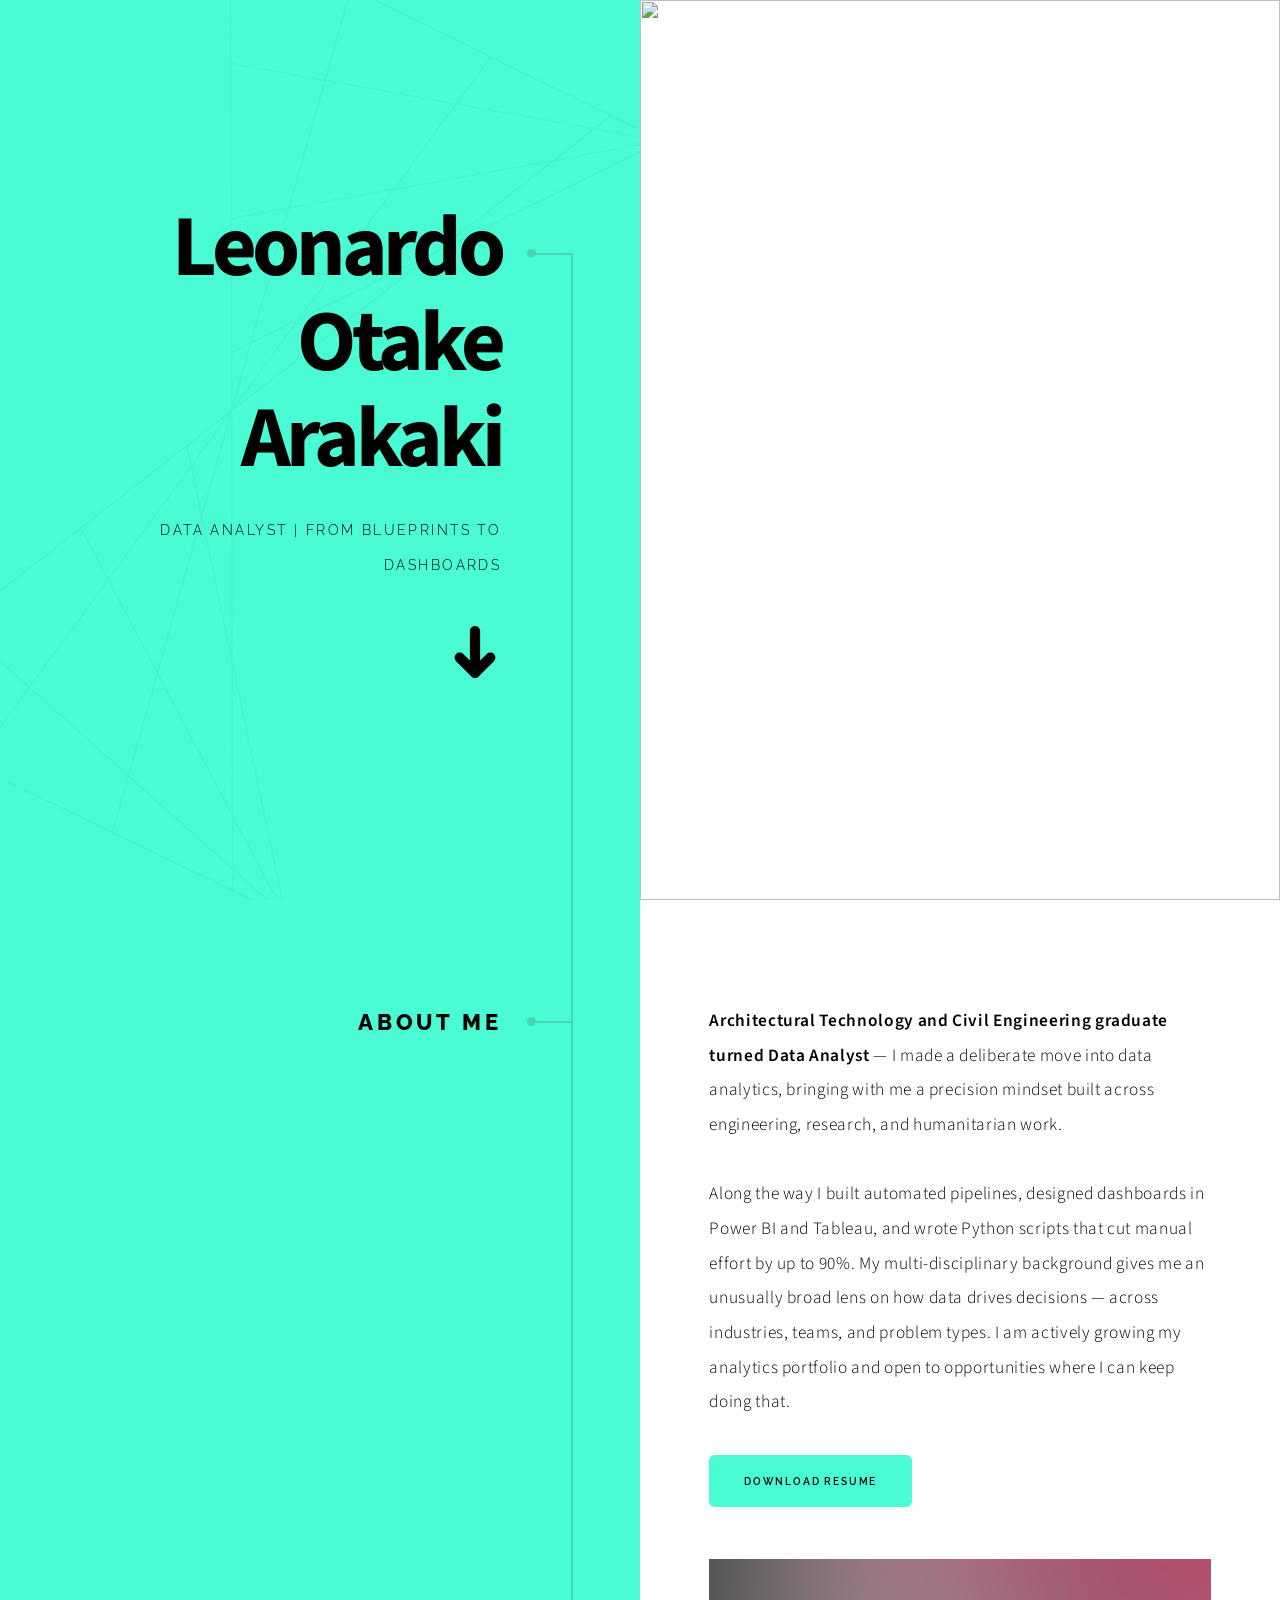
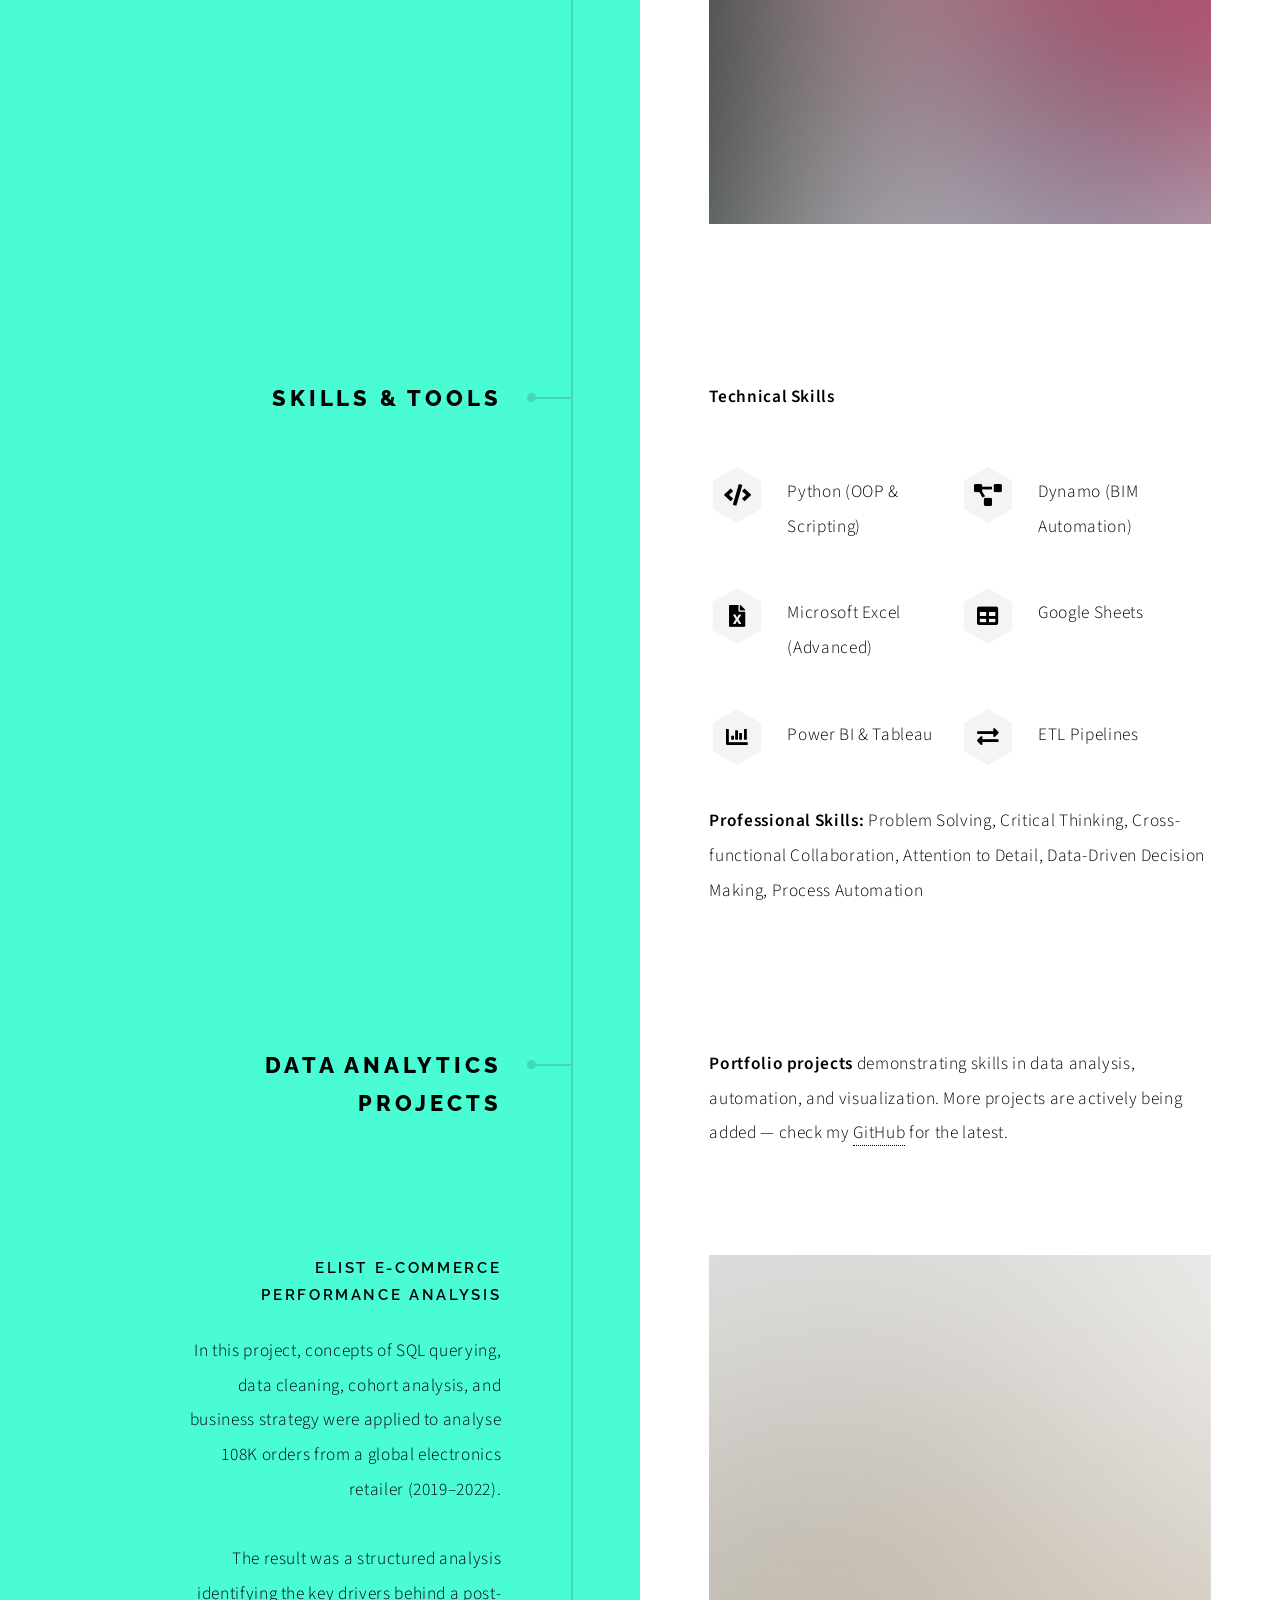
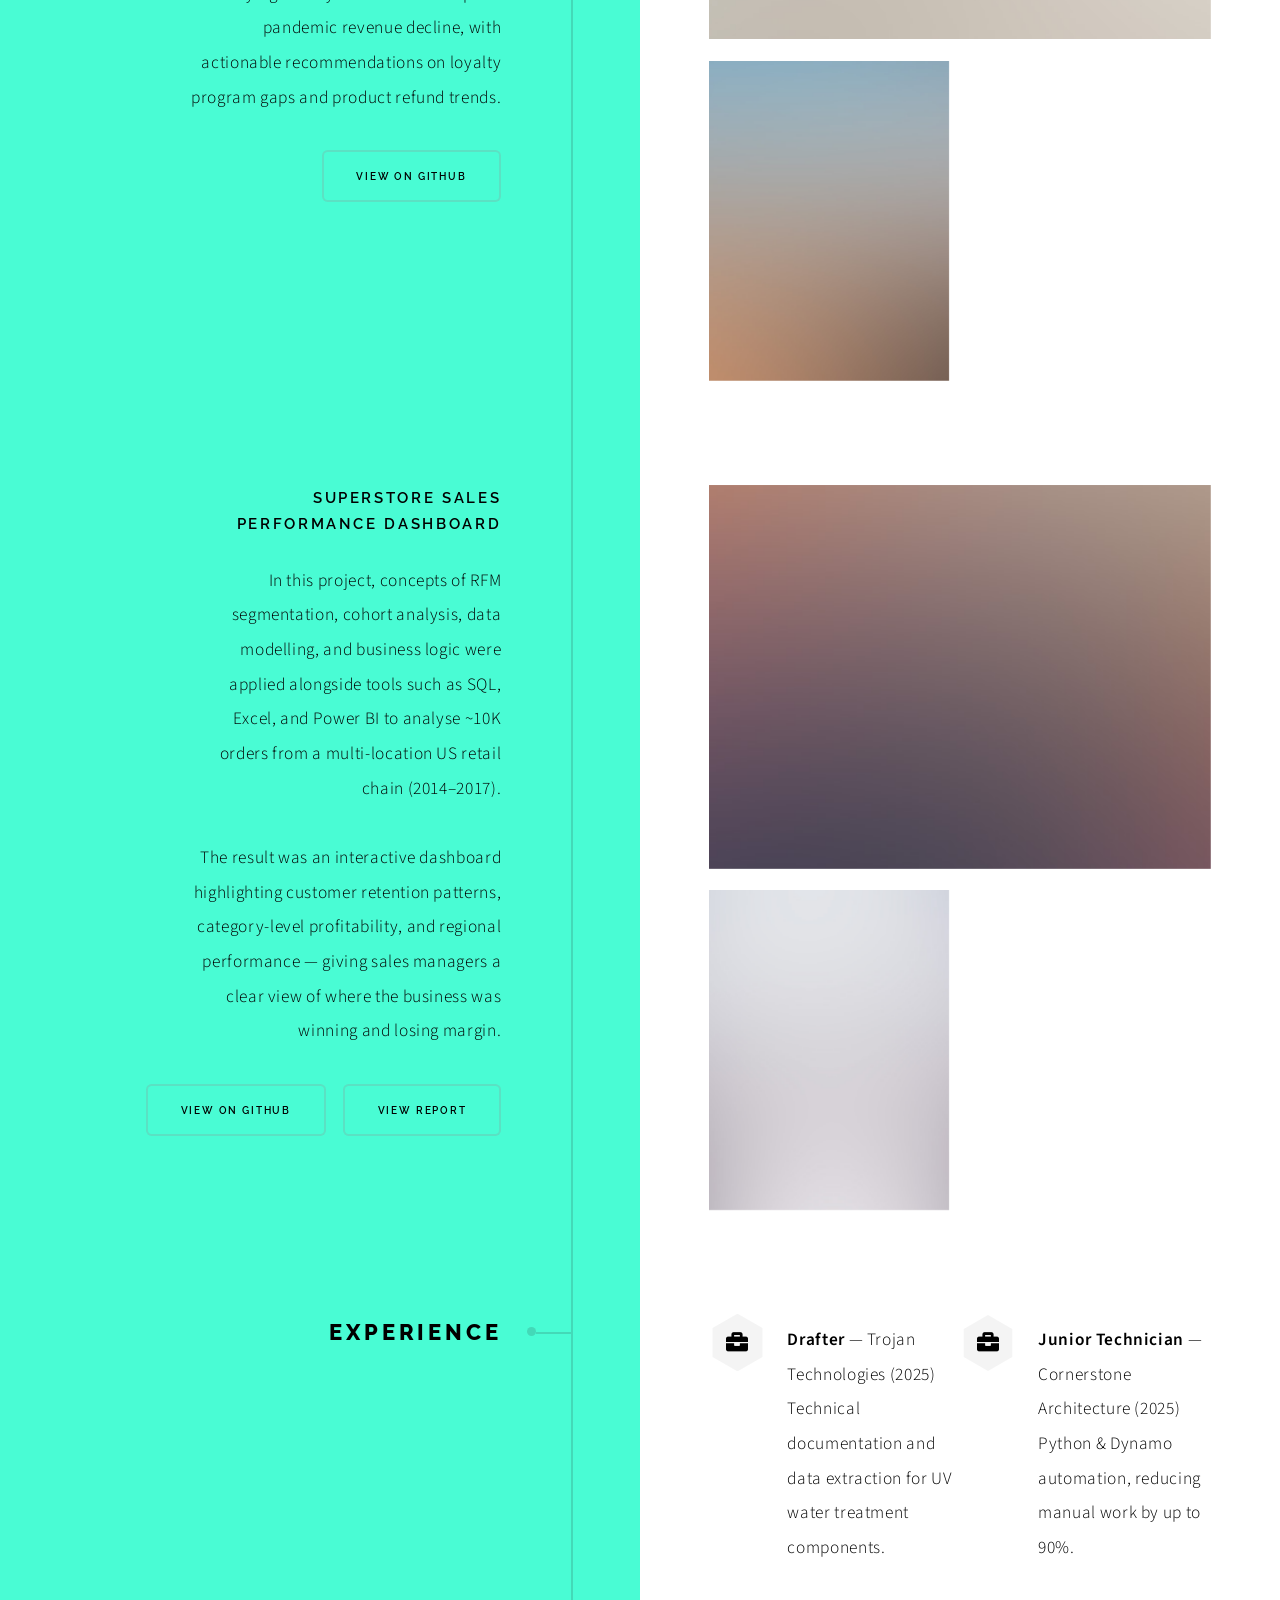
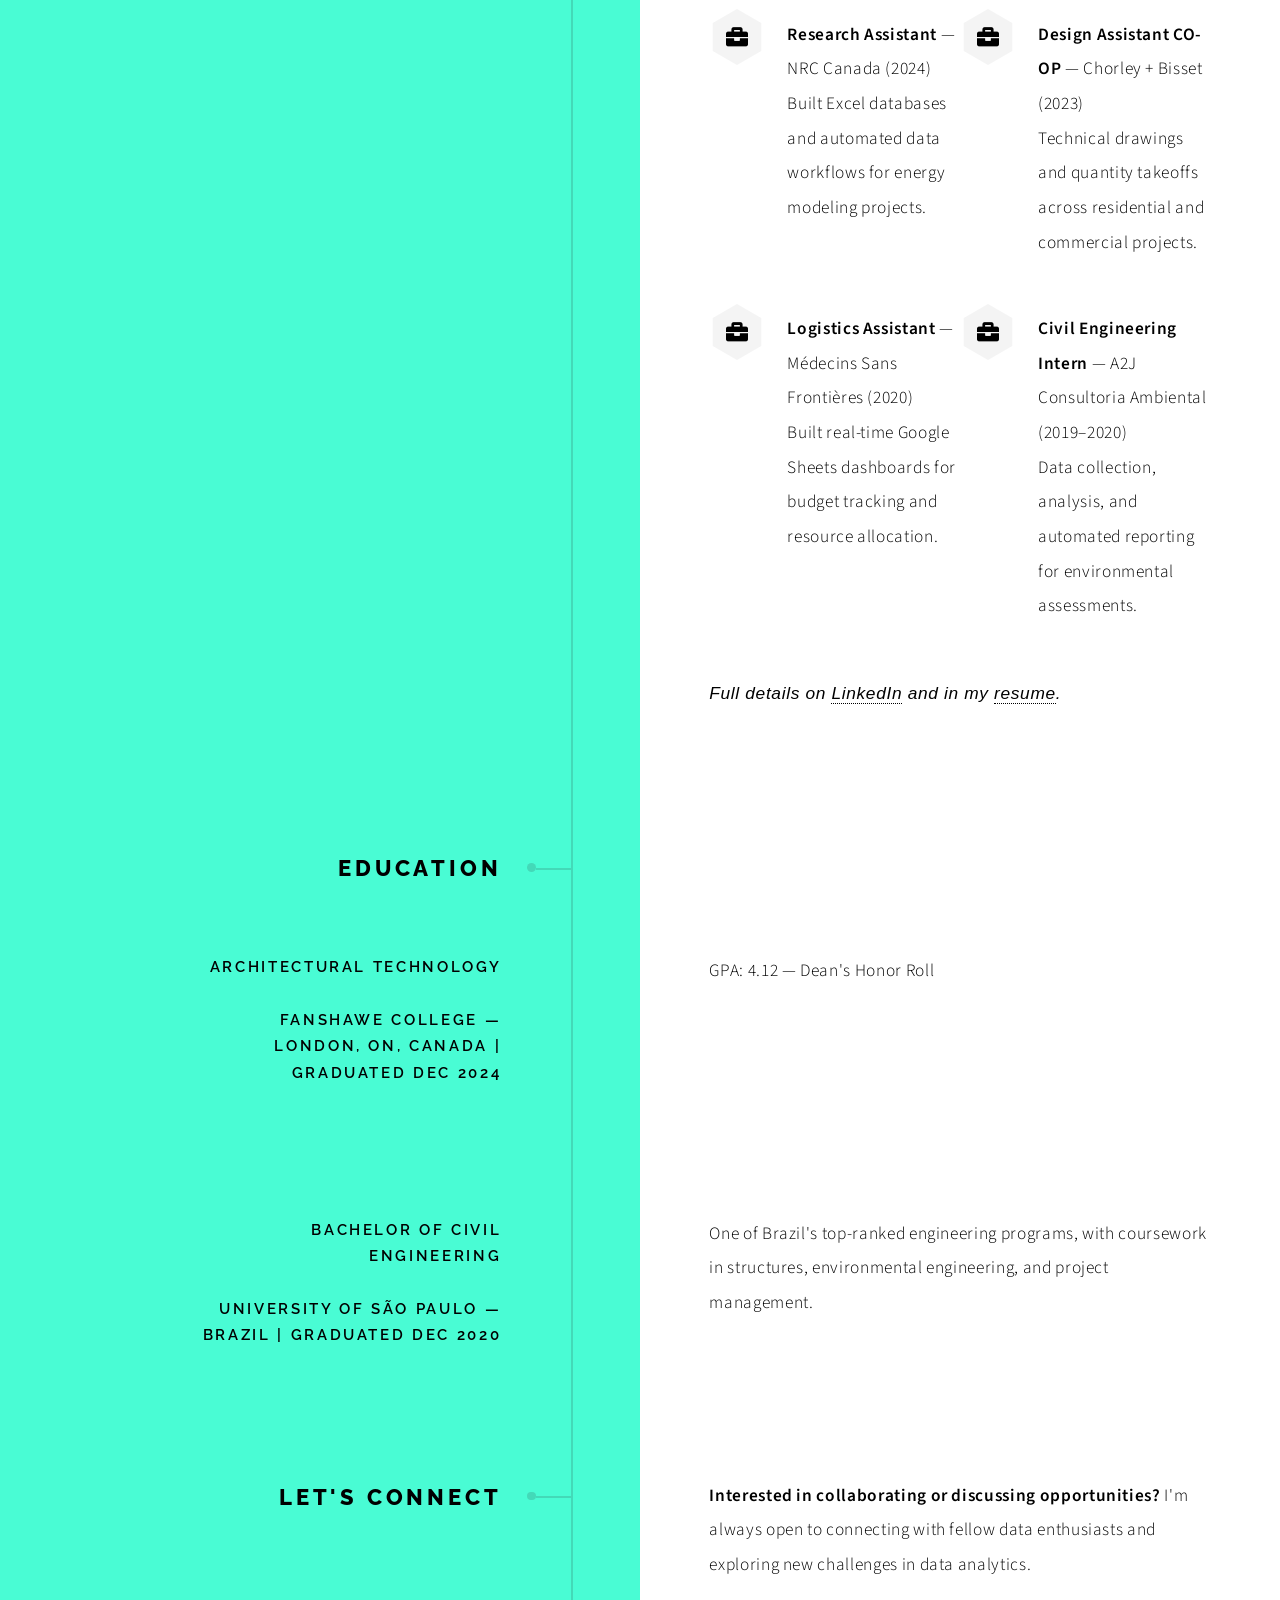
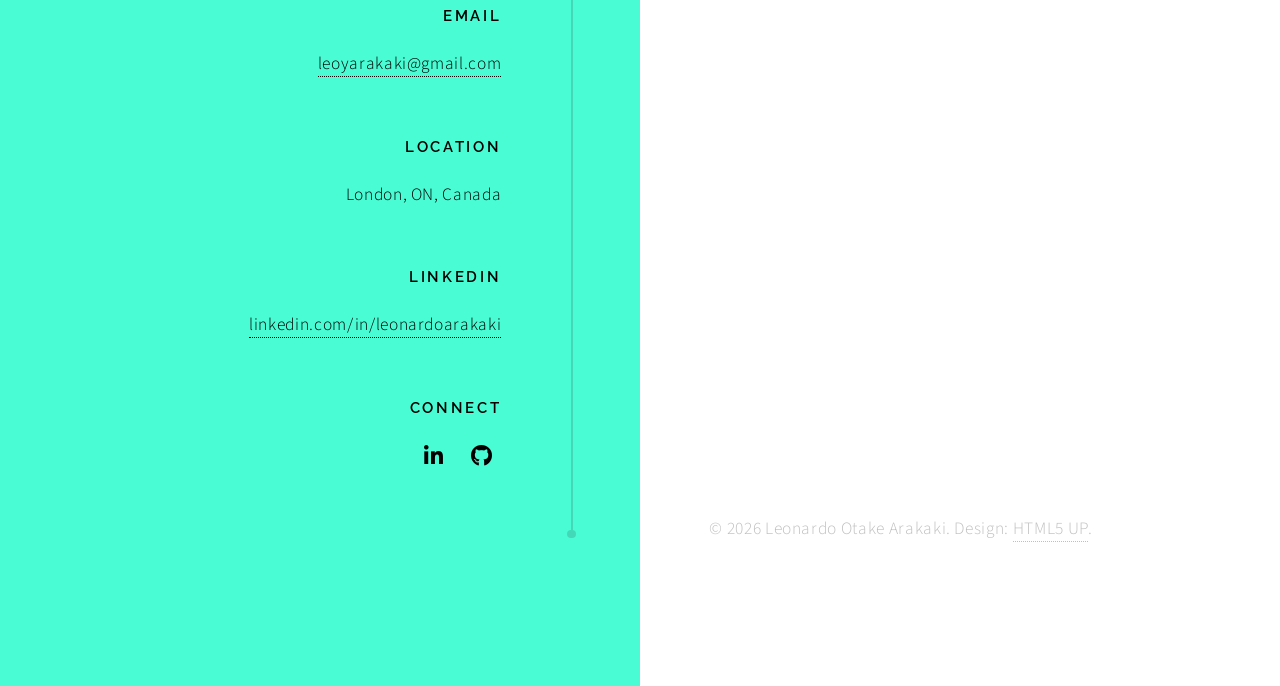
==== commit 5aa2fd8e: "Rewrite project descriptions to narrative structure https://claude.ai/code/session_017BvykJcYJazkRtZ" ====
--- a/index.html
+++ b/index.html
@@ -78,17 +78,8 @@
 								<section>
 									<header>
 										<h3>Elist E-Commerce Performance Analysis</h3>
-										<p><strong>Tools:</strong> SQL, Excel</p>
-										<p><strong>Dataset:</strong> 108K orders (2019&ndash;2022), $28.1M total revenue from a global electronics retailer.</p>
-										<p><strong>Business Problem:</strong> Post-pandemic revenue was declining &mdash; leadership needed to understand which product lines, regions, and customer segments were driving or dragging performance.</p>
-										<p><strong>Approach:</strong> Analysed sales trends, refund rates, loyalty program enrollment, and regional revenue splits. Segmented by product category and geography to surface actionable patterns.</p>
-										<p><strong>Key Insights:</strong></p>
-										<ul>
-											<li>Pandemic-era surge of +104% (2020) followed by a 46% revenue drop by 2022.</li>
-											<li>North America drives 51.8% of revenue.</li>
-											<li>82% of repeat customers are not enrolled in the loyalty program &mdash; a clear retention gap.</li>
-											<li>Apple products show disproportionately high refund rates.</li>
-										</ul>
+										<p>In this project, concepts of SQL querying, data cleaning, cohort analysis, and business strategy were applied to analyse 108K orders from a global electronics retailer (2019&ndash;2022).</p>
+										<p>The result was a structured analysis identifying the key drivers behind a post-pandemic revenue decline, with actionable recommendations on loyalty program gaps and product refund trends.</p>
 										<ul class="actions">
 											<li><a href="https://github.com/leoyarakaki-hash/Elist" class="button" target="_blank">View on GitHub</a></li>
 										</ul>
@@ -105,17 +96,8 @@
 								<section>
 									<header>
 										<h3>SuperStore Sales Performance Dashboard</h3>
-										<p><strong>Tools:</strong> Power BI, Excel, SQL</p>
-										<p><strong>Dataset:</strong> ~10K orders (2014&ndash;2017) from a multi-location US retail chain across 4 linked tables (orders, customers, products, locations).</p>
-										<p><strong>Business Problem:</strong> Which customer segments, product categories, and regions are most profitable &mdash; and where is the business bleeding margin?</p>
-										<p><strong>Approach:</strong> Built a Power BI dashboard combining cohort analysis and RFM segmentation to uncover retention patterns and customer value. Cross-tabbed category profitability by region.</p>
-										<p><strong>Key Insights:</strong></p>
-										<ul>
-											<li>Only 6% of customers return after their first month.</li>
-											<li>Loyal Customers are 27% of the base but generate 47% of revenue.</li>
-											<li>Technology = 36% of revenue and 50% of profit; Furniture = 32% of revenue but only 6% of profit.</li>
-											<li>California leads all states (~20% of revenue).</li>
-										</ul>
+										<p>In this project, concepts of RFM segmentation, cohort analysis, data modelling, and business logic were applied alongside tools such as SQL, Excel, and Power BI to analyse ~10K orders from a multi-location US retail chain (2014&ndash;2017).</p>
+										<p>The result was an interactive dashboard highlighting customer retention patterns, category-level profitability, and regional performance &mdash; giving sales managers a clear view of where the business was winning and losing margin.</p>
 										<ul class="actions">
 											<li><a href="https://github.com/leoyarakaki-hash/SuperStore" class="button" target="_blank">View on GitHub</a></li>
 											<li><a href="SuperStore.pdf" class="button" target="_blank">View Report</a></li>
